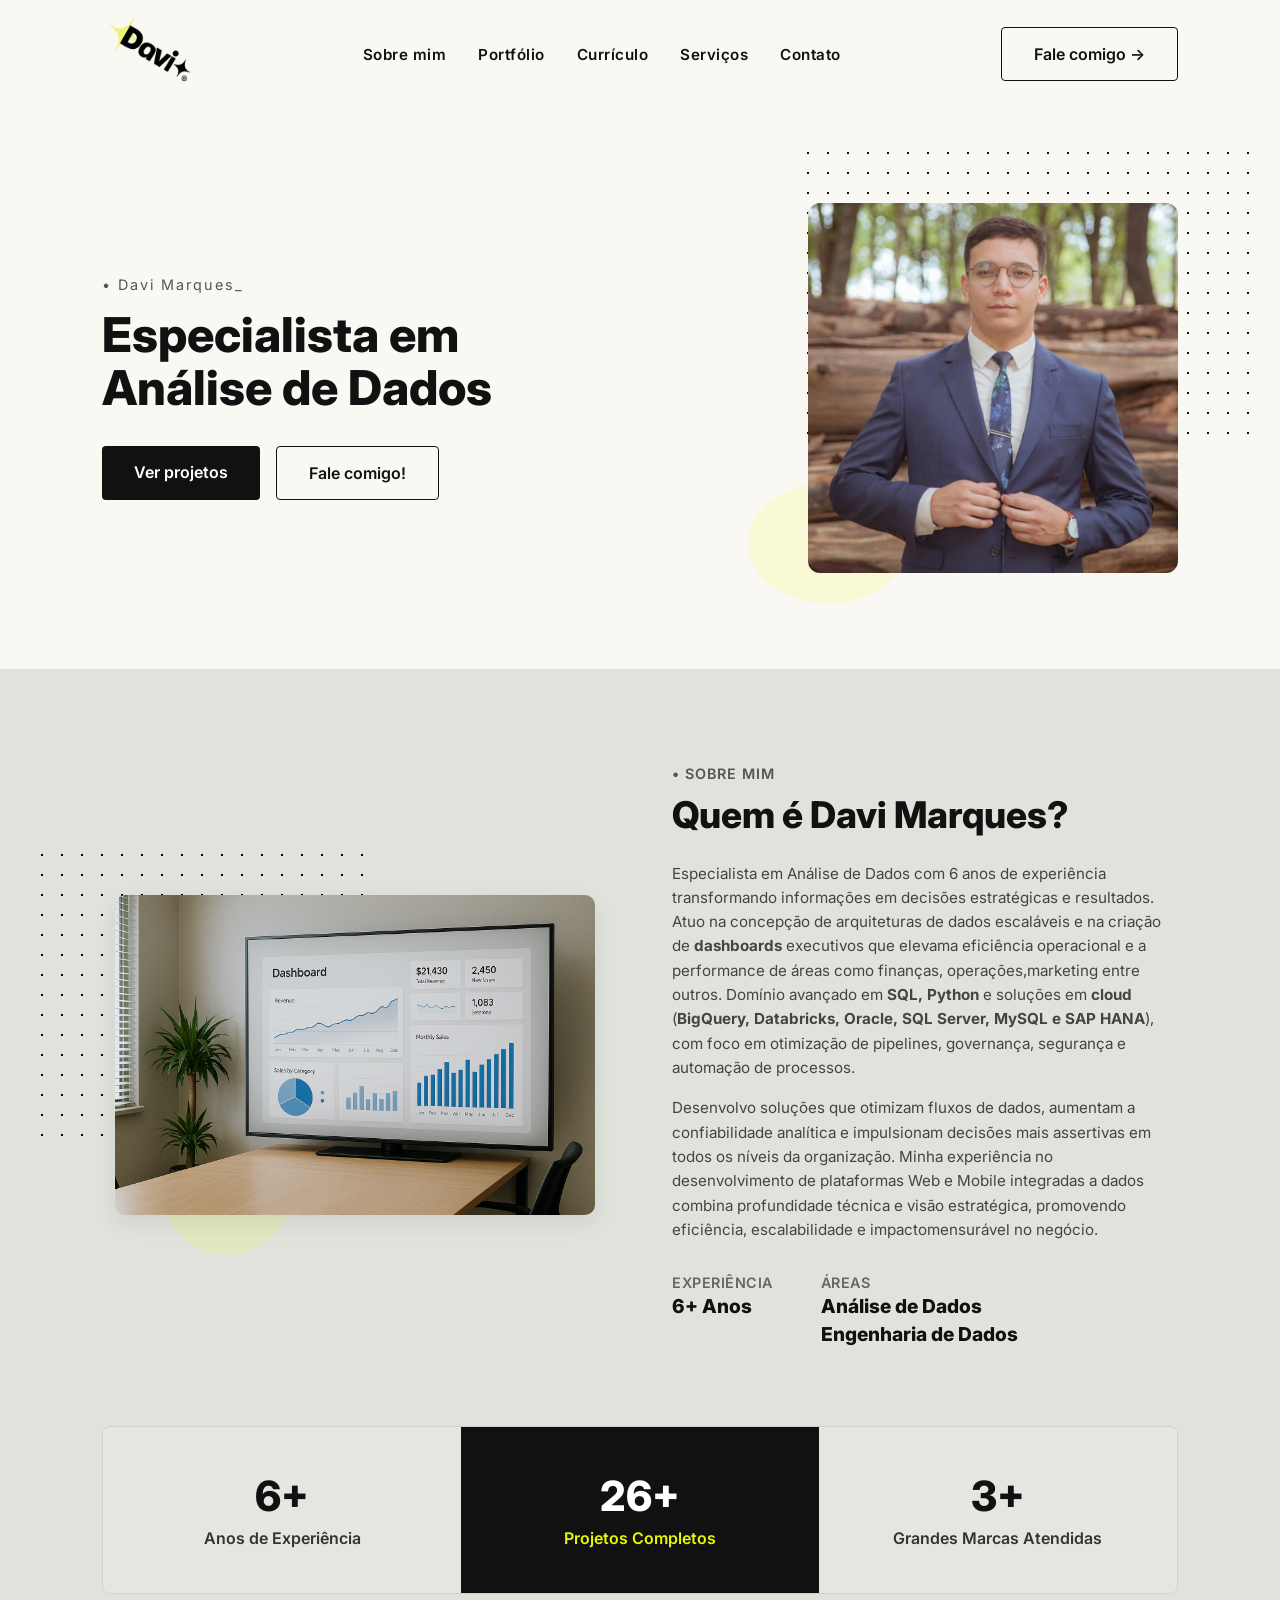
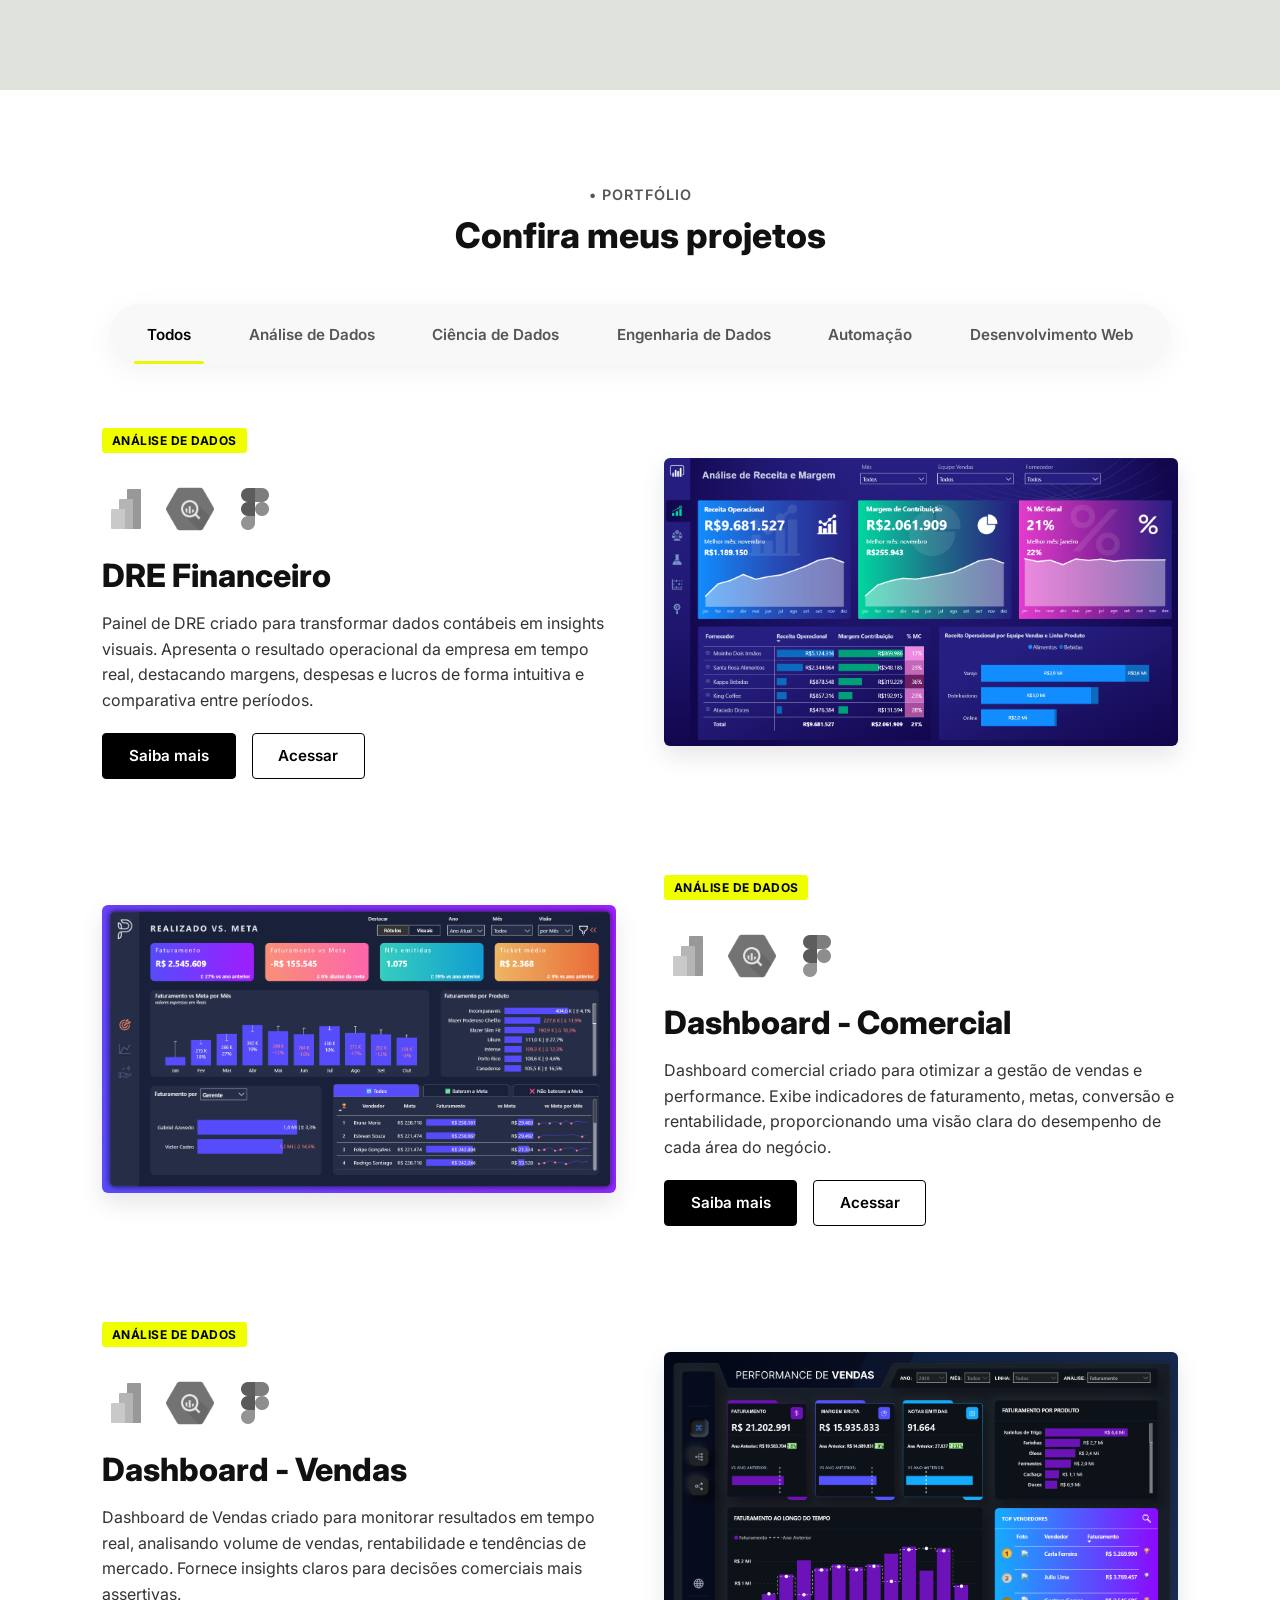
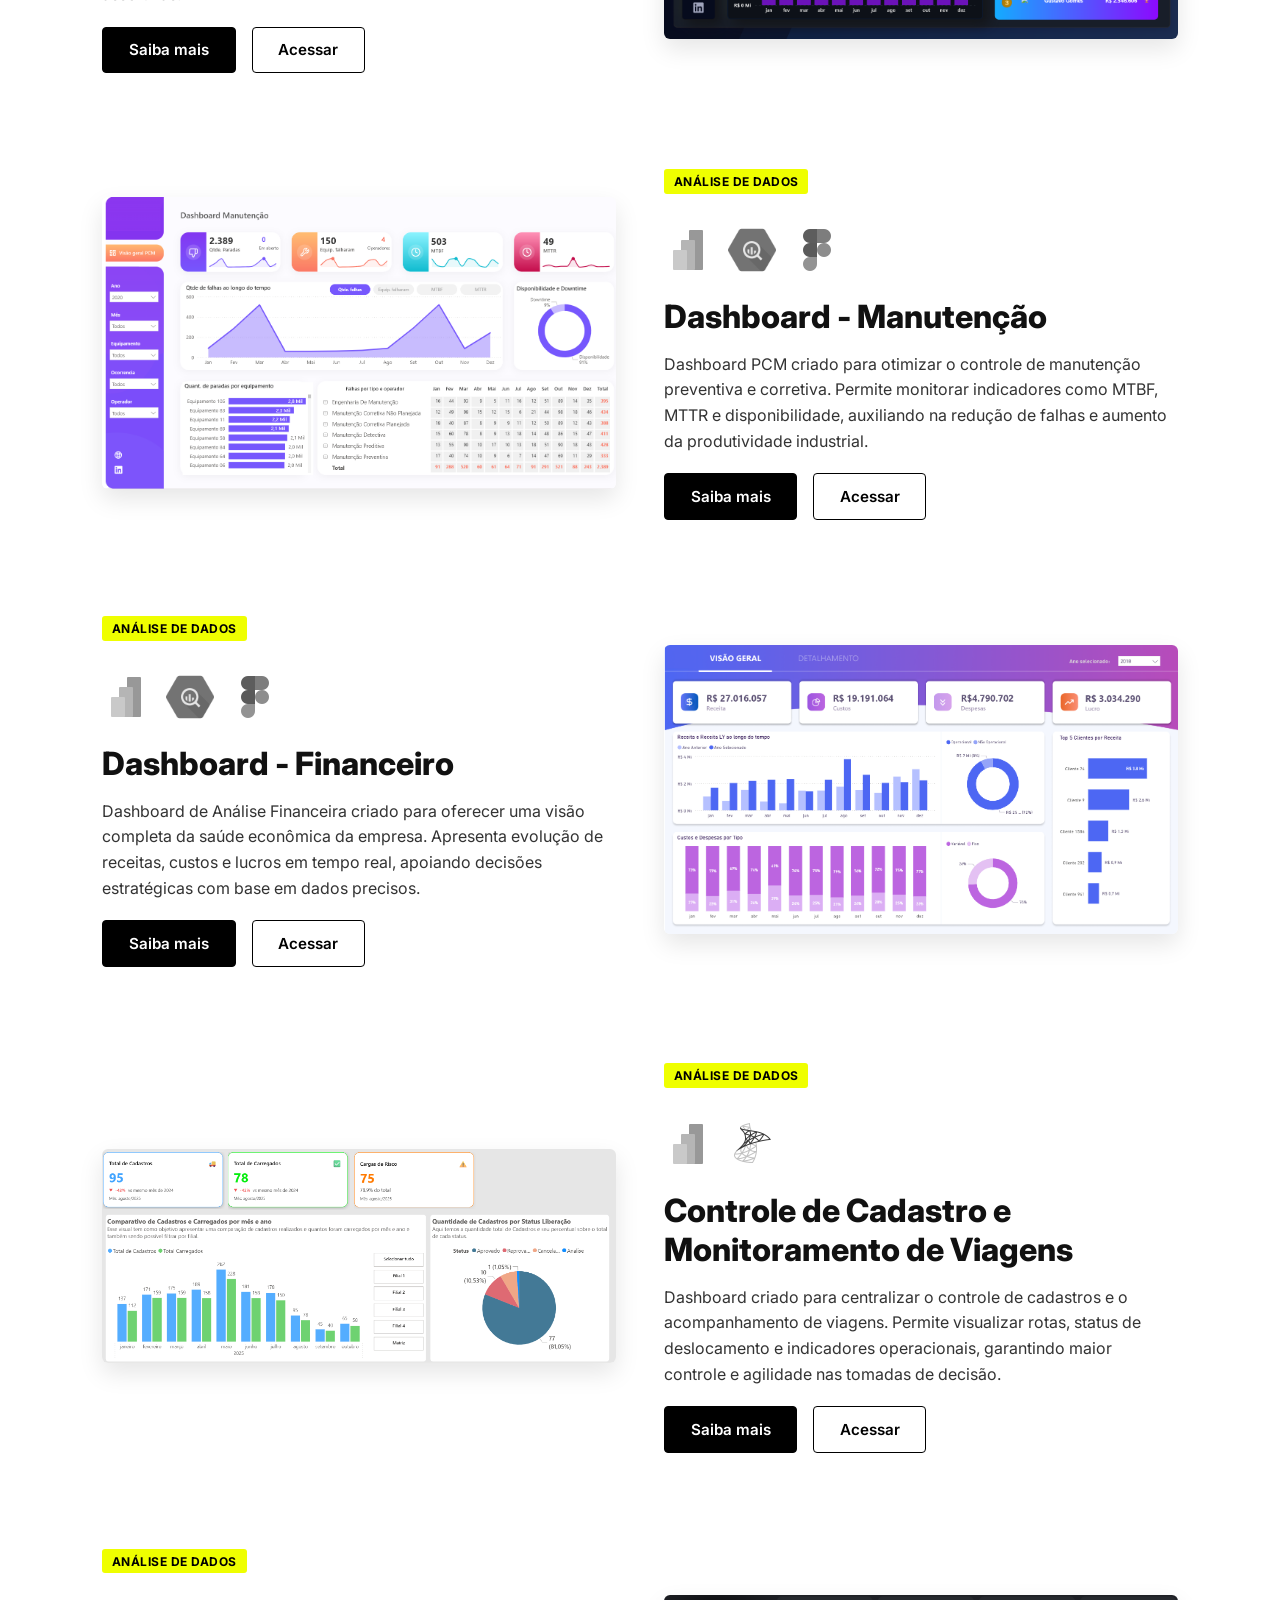
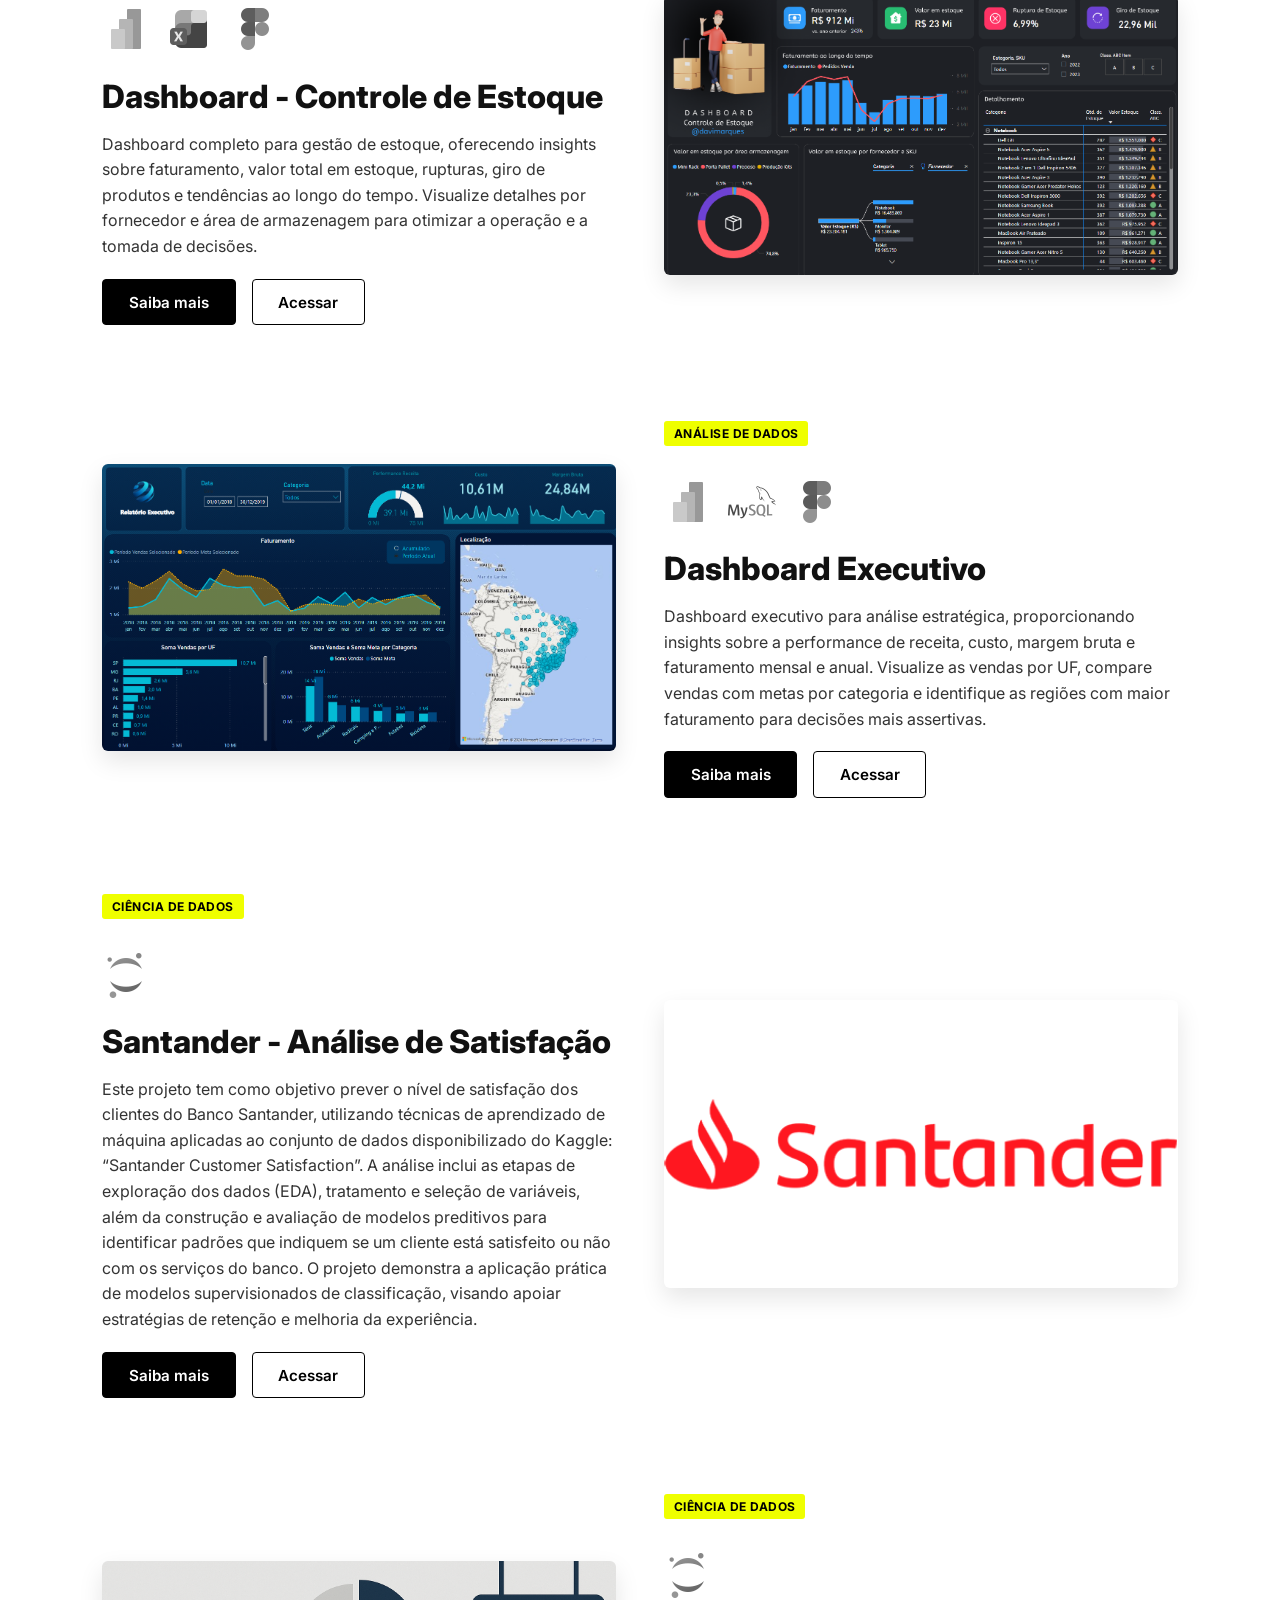
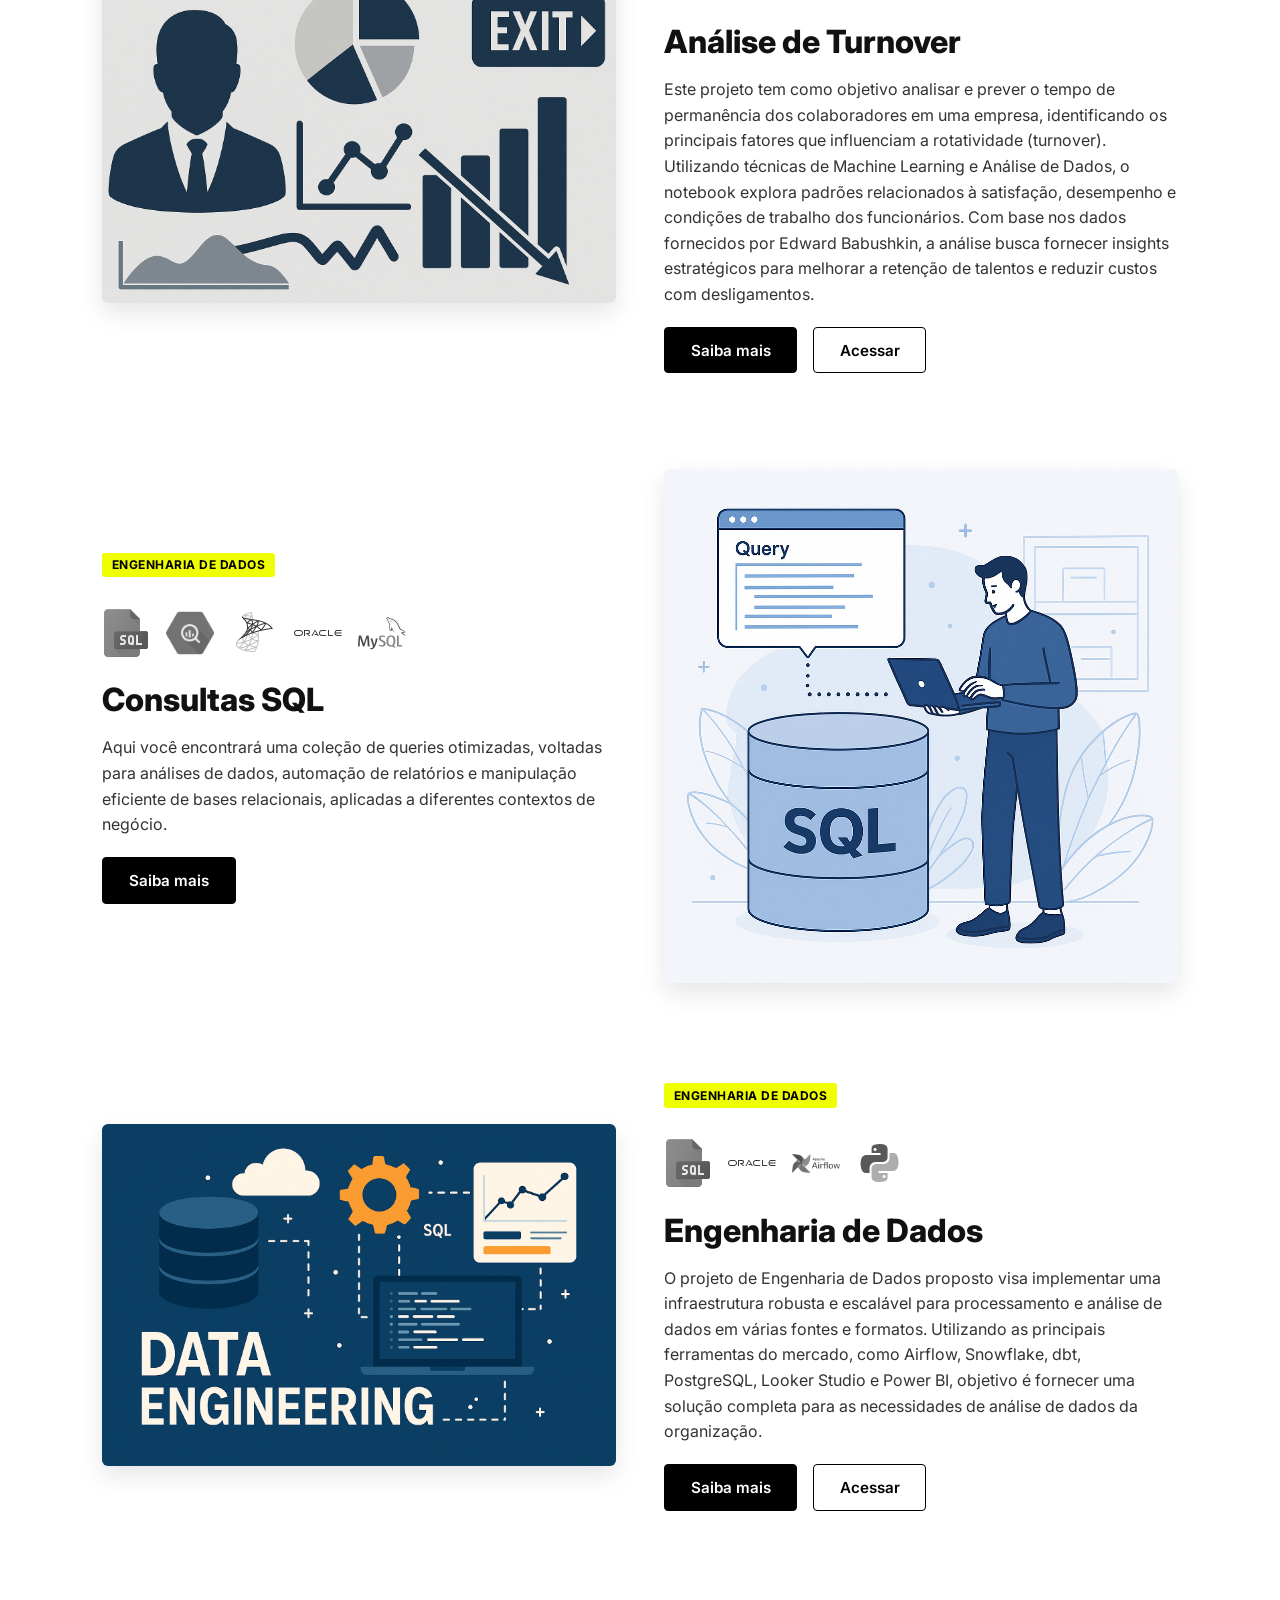
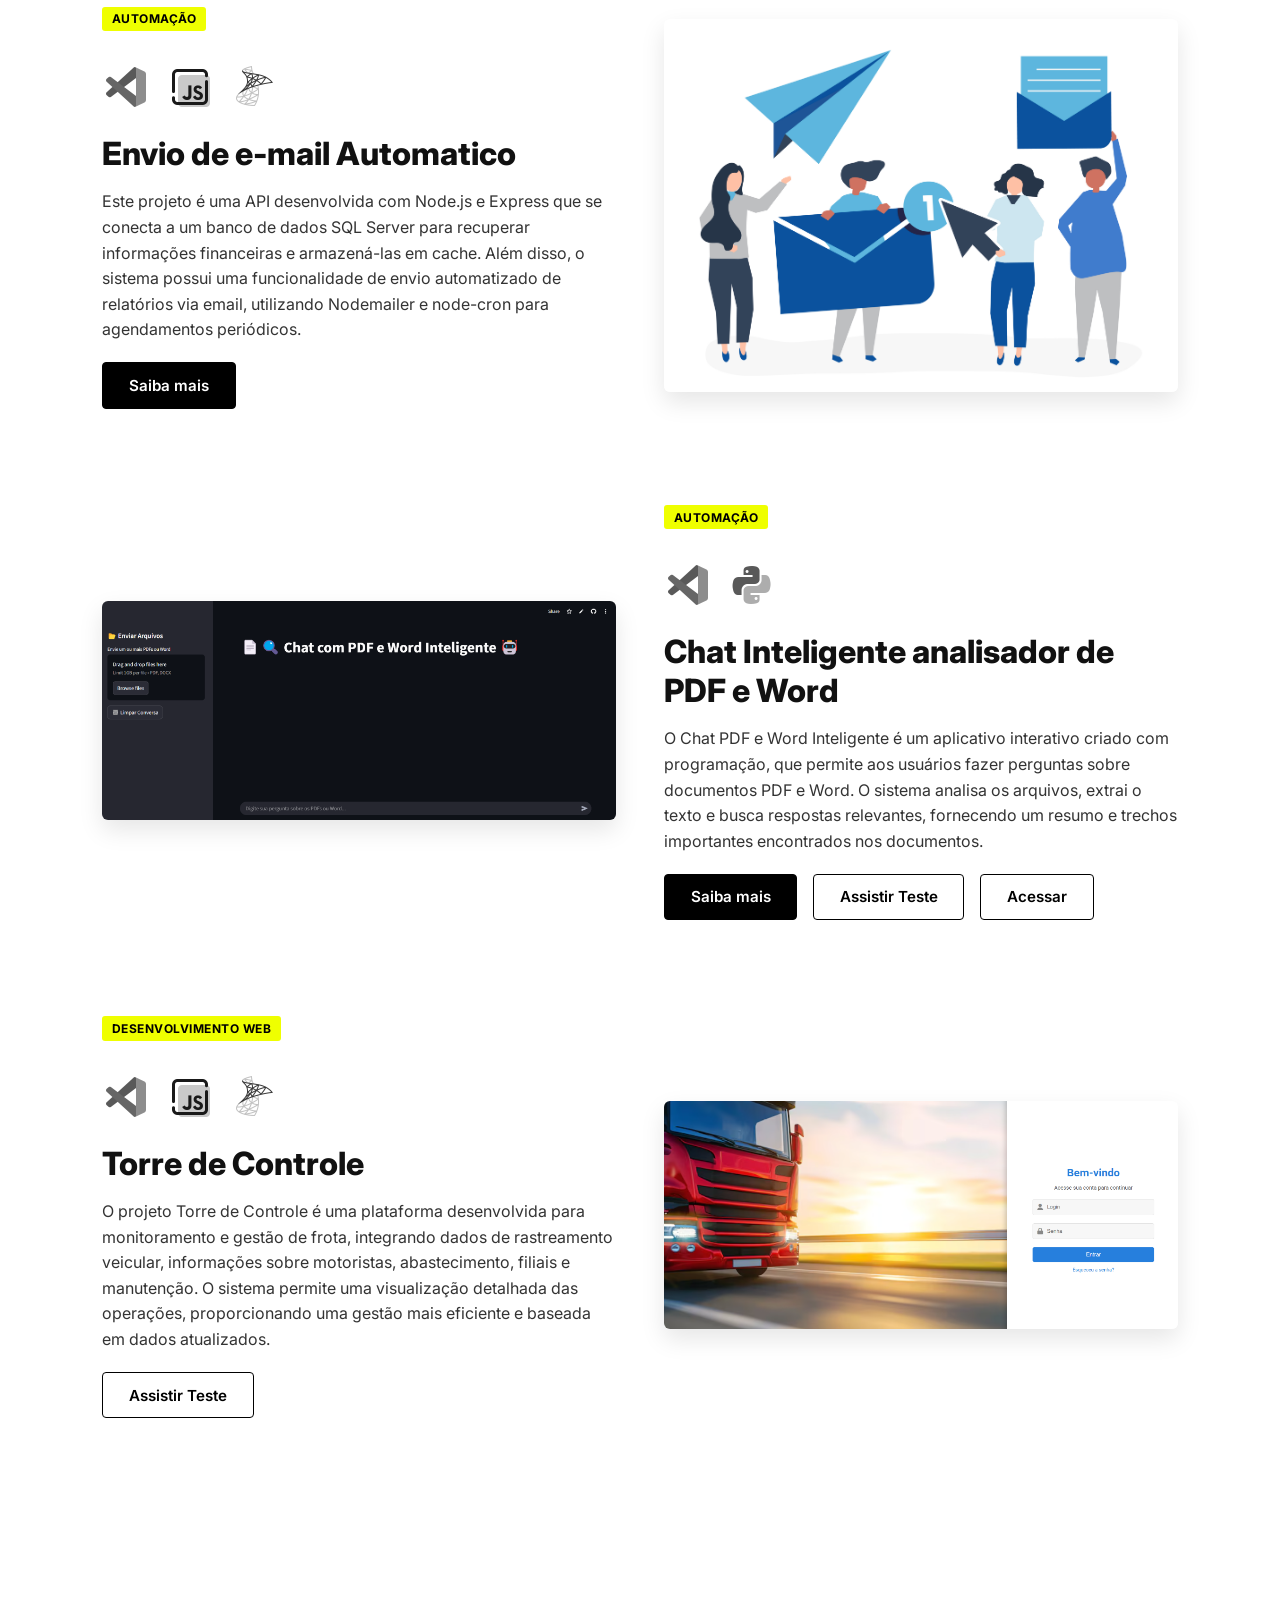
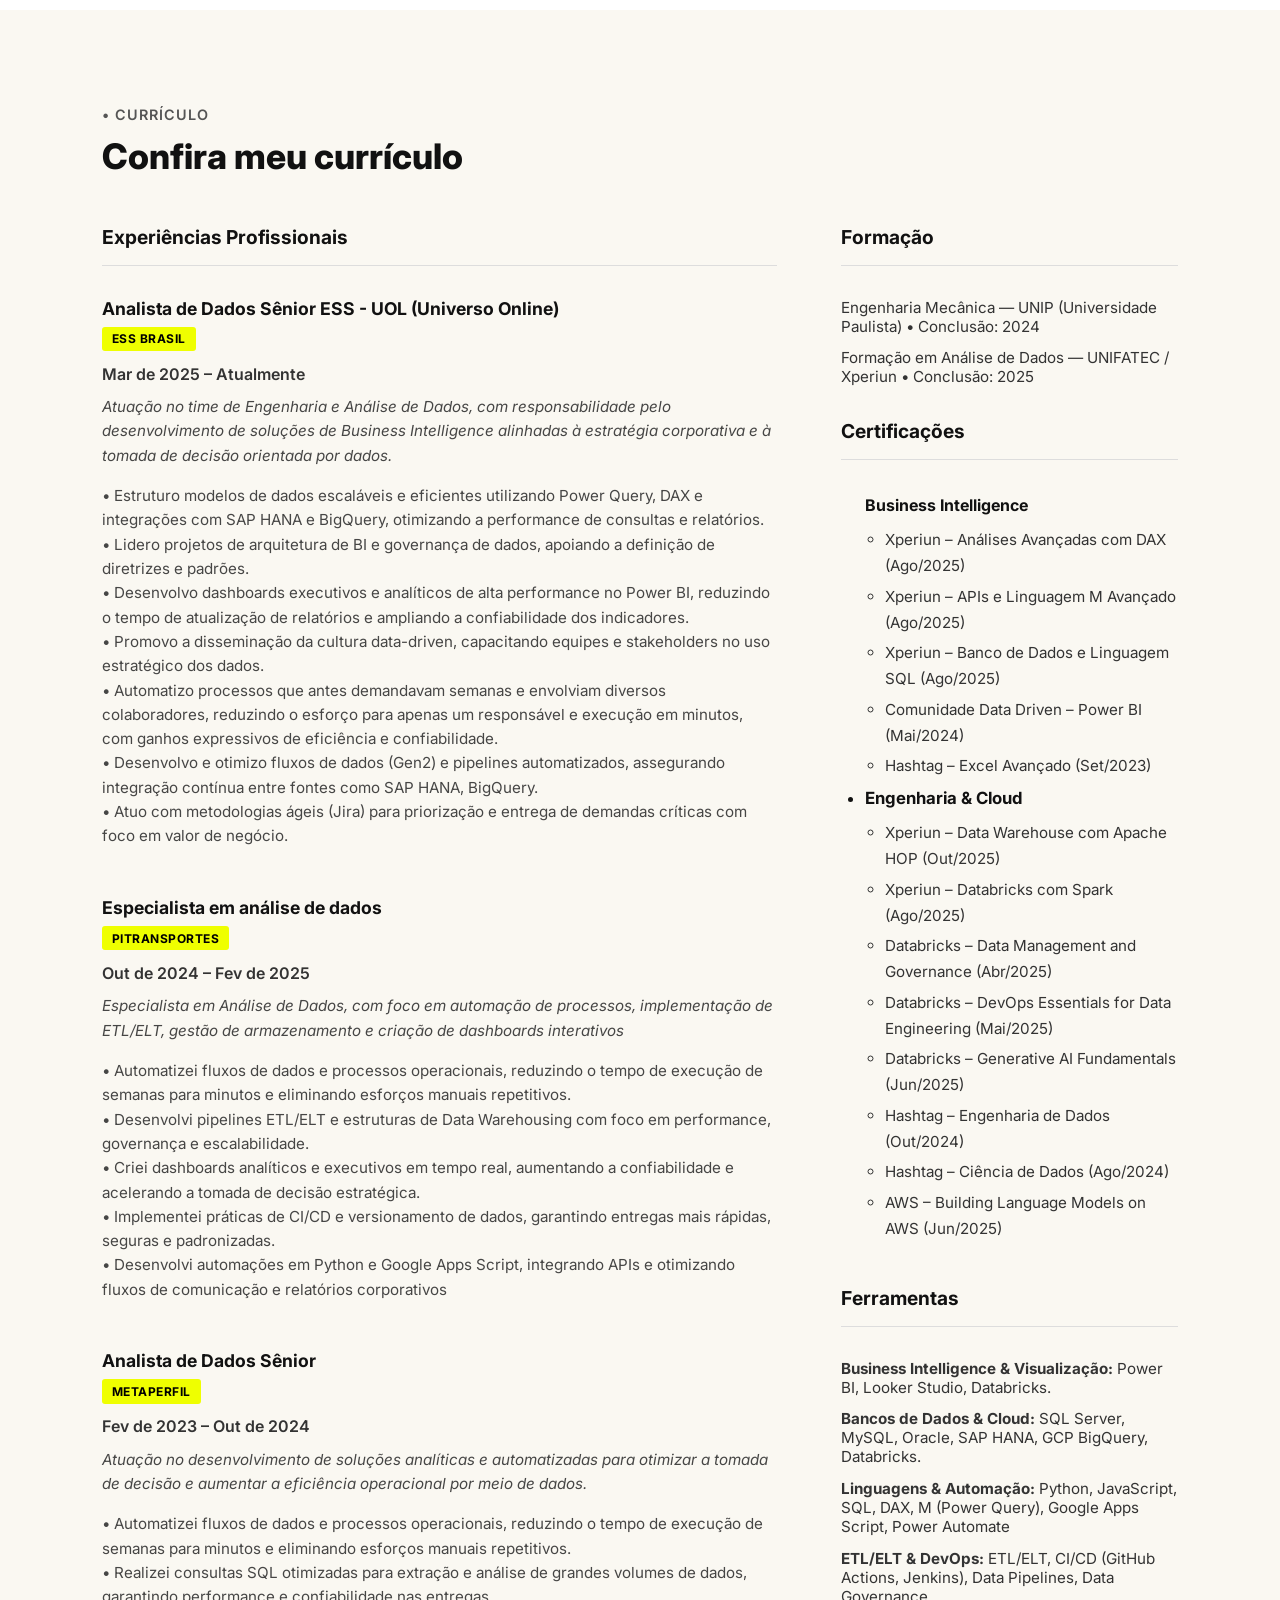
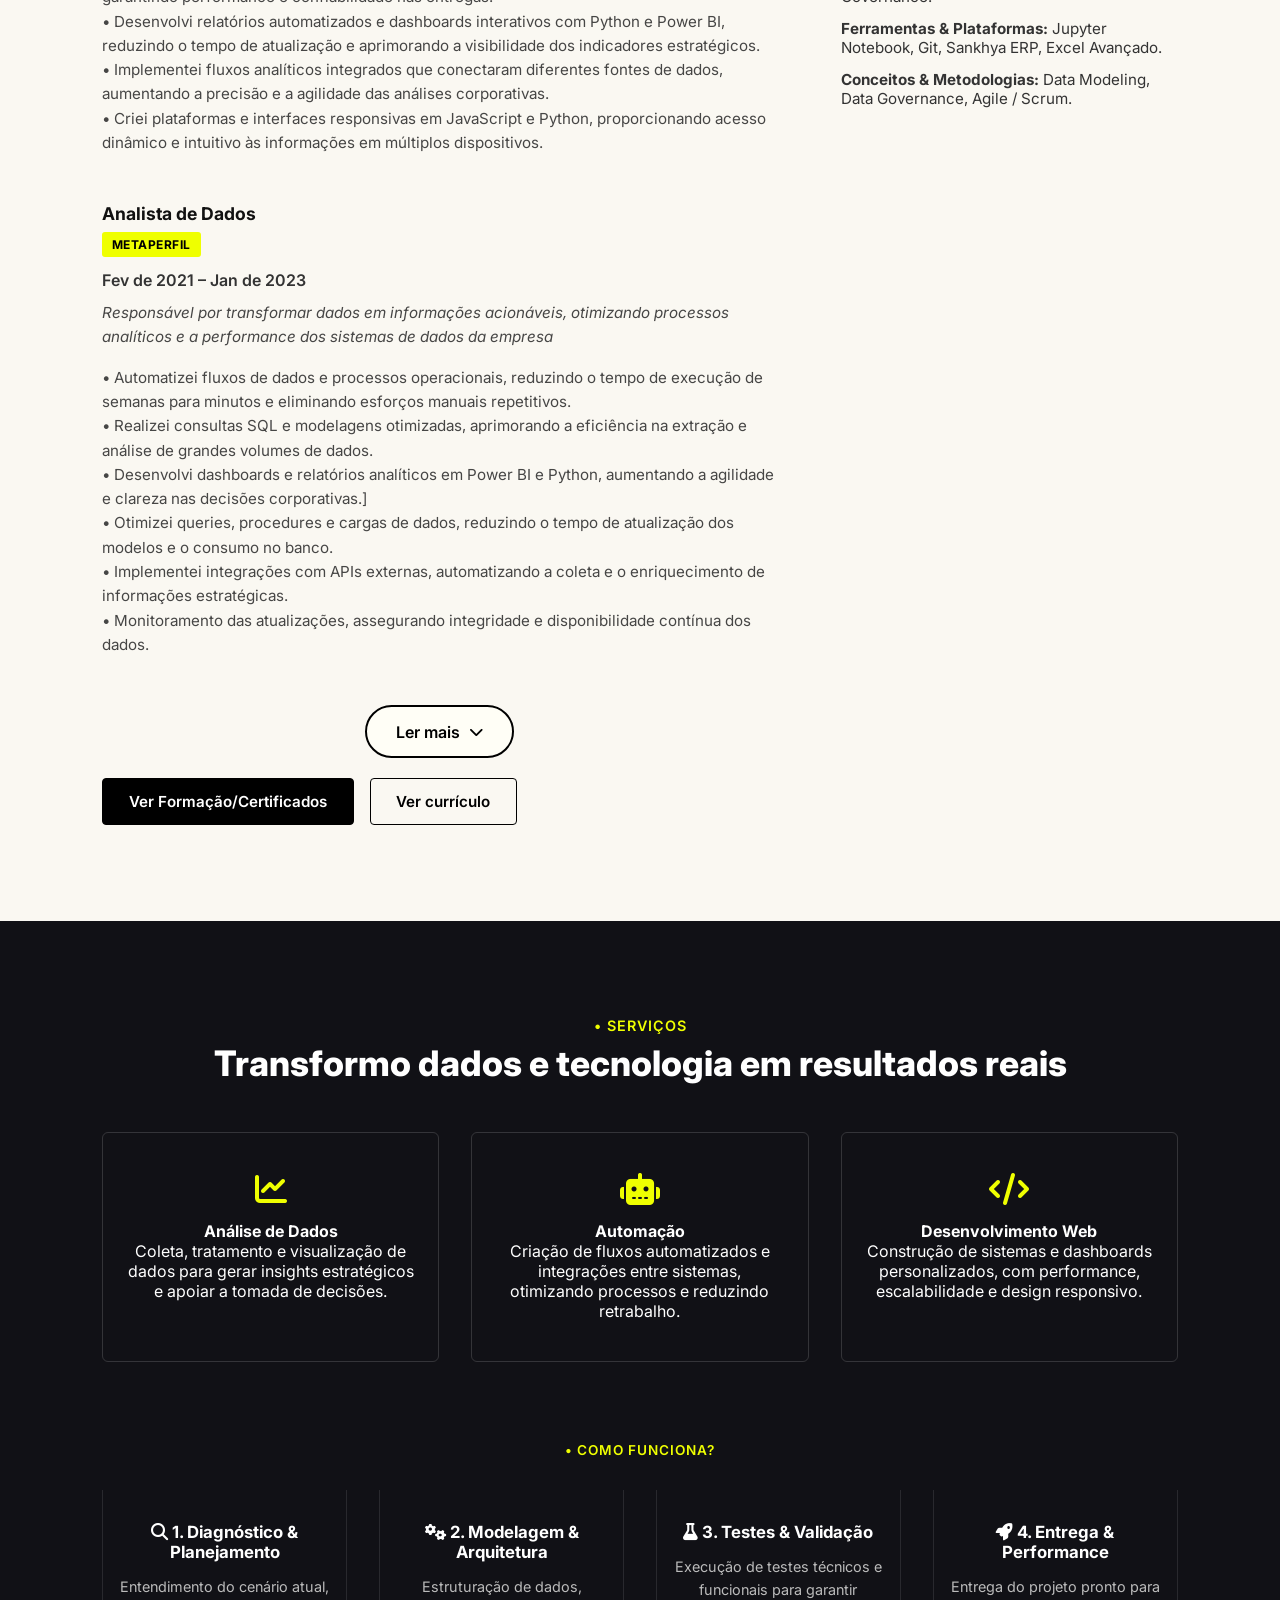
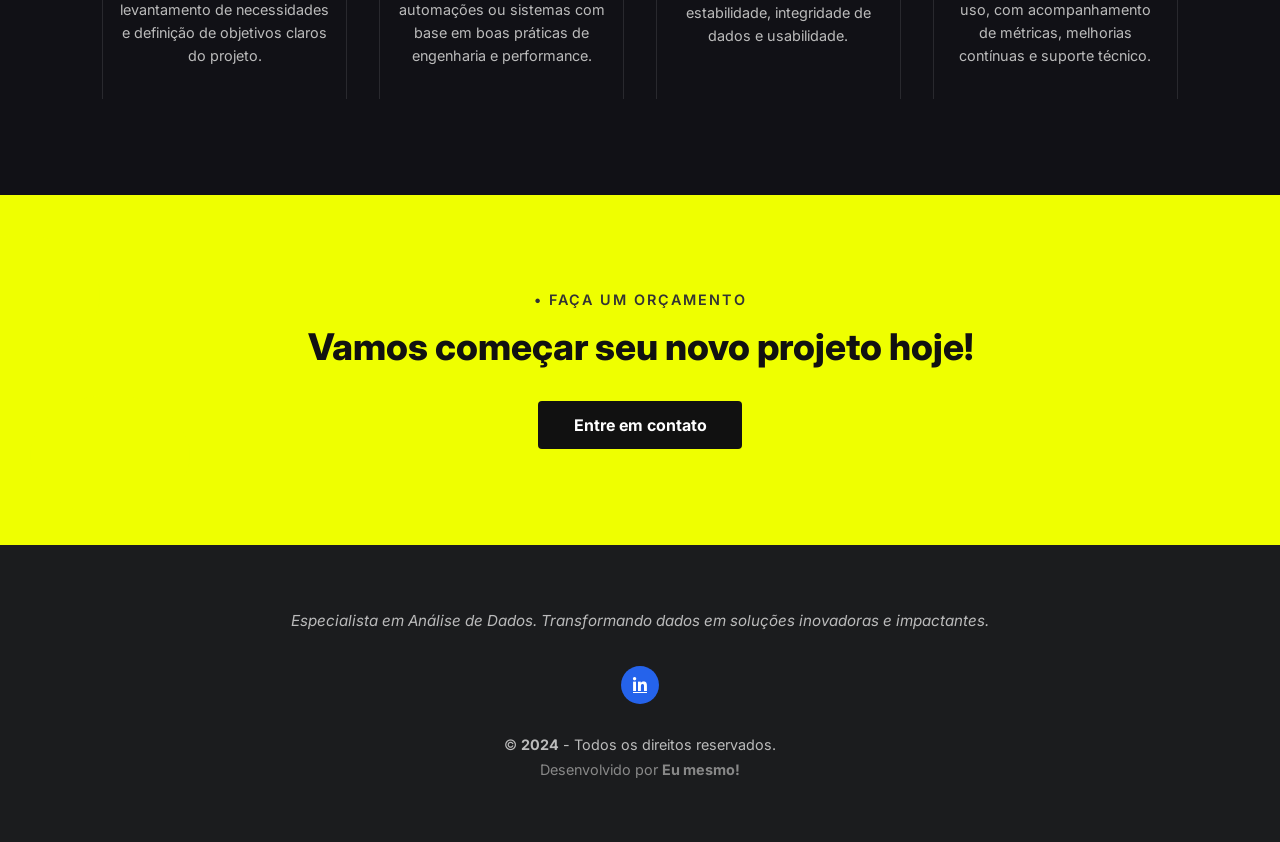
==== index.html @ 2ae851b8 "Ajustando o HTML" ====
<!DOCTYPE html>
<html lang="pt-BR">
<head>
  <meta charset="UTF-8">
  <meta name="viewport" content="width=device-width, initial-scale=1.0">
  <title>Davi Marques | Especialista em Análise de Dados</title>
  <link rel="stylesheet" href="style.css">

  <link href="/imgs/logo_davi.png" rel="icon">

    <link rel="stylesheet" href="https://cdnjs.cloudflare.com/ajax/libs/font-awesome/6.5.0/css/all.min.css"/>
    <link rel="stylesheet" href="https://cdn.jsdelivr.net/npm/bootstrap-icons@1.10.5/font/bootstrap-icons.css"/>

<meta name="description" content="Davi Marques é especialista em Análise de Dados e Desenvolvimento Web, criando soluções inovadoras com Python, Power BI e frameworks modernos.">

<!-- Palavras-chave do site -->
<meta name="keywords" content="Análise de Dados, Desenvolvimento Web, Power BI, Python, Dashboards Interativos, ETL, Data Science, Consultoria em Dados, Soluções Web, Tecnologia, Desenvolvimento de Aplicativos">

<!-- Autor do site -->
<meta name="author" content="Davi Marques">

<!-- Open Graph para Facebook -->
<meta property="og:title" content="Davi Marques - Especialista em Análise de Dados e Desenvolvimento Web">
<meta property="og:description" content="Transforme seus dados em soluções inovadoras com os serviços de análise de dados e desenvolvimento web de Davi Marques.">
<meta property="og:image" content="">
<meta property="og:url" content="">
</head>
<body>

<header class="navbar">
  <div class="logo">
    <img src="/imgs/logo_davi.png" alt="Logo">
  </div>

  <!-- Botão de menu mobile -->
  <div class="menu-toggle" id="menu-toggle">
    <span></span>
    <span></span>
    <span></span>
  </div>

  <!-- Navegação -->
  <nav id="nav-menu" class="nav-menu">
    <ul>
      <li><a href="#sobre">Sobre mim</a></li>
      <li><a href="#portfolio">Portfólio</a></li>
      <li><a href="#curriculo">Currículo</a></li>
      <li><a href="#servicos">Serviços</a></li>
      <li><a href="#contato">Contato</a></li>
    </ul>
    <a href="https://wa.me/5517996666062?text=Ol%C3%A1%2C%20eu%20vim%20pelo%20seu%20portf%C3%B3lio%2C%20pode%20me%20falar%20mais%20sobre%20seus%20servi%C3%A7os%3F" target="_blank" class="btn-contato-mobile">Fale comigo →</a>
  </nav>

  <!-- Botão desktop -->
  <a href="https://wa.me/5517996666062?text=Ol%C3%A1%2C%20eu%20vim%20pelo%20seu%20portf%C3%B3lio%2C%20pode%20me%20falar%20mais%20sobre%20seus%20servi%C3%A7os%3F" target="_blank" class="btn-branco desktop-only">Fale comigo →</a>
</header>

  <section class="hero">
    <div class="hero-text">
      <p class="nome">• Davi Marques_</p>
      <h1>Especialista em <span>Análise de Dados</span></h1>

      <div class="botoes">
        <a href="#portfolio" class="btn-preto">Ver projetos</a>
        <a href="https://wa.me/5517996666062?text=Ol%C3%A1%2C%20eu%20vim%20pelo%20seu%20portf%C3%B3lio%2C%20pode%20me%20falar%20mais%20sobre%20seus%20servi%C3%A7os%3F" target="_blank" class="btn-branco">Fale comigo!</a>
      </div>
    </div>

    <div class="hero-image">
      <div class="decor"></div>
      <div class="pattern"></div>
      <img src="/imgs/Minha_foto.jpg" alt="Foto de perfil">
    </div>
  </section>

  <!-- Seção 2  -->

  <section class="sobre" id="sobre">
  <div class="sobre-container">
    <div class="sobre-img">
      <div class="pattern"></div>
      <div class="decor"></div>
      <img src="/imgs/apresentacao.png" alt="Foto apresentando">
    </div>

    <div class="sobre-texto">
      <p class="titulo-secao">• SOBRE MIM</p>
      <h2>Quem é <span>Davi Marques</span>?</h2>

      <p class="descricao">
        Especialista em Análise de Dados com 6 anos de experiência transformando informações em decisões estratégicas
        e resultados. Atuo na concepção de arquiteturas de dados escaláveis e na criação de <b>dashboards</b> executivos que
        elevama eficiência operacional e a performance de áreas como finanças, operações,marketing entre outros.
        Domínio avançado em <b>SQL, Python</b> e soluções em <b>cloud</b> (<b>BigQuery, Databricks, Oracle, SQL Server, MySQL e
        SAP HANA</b>), com foco em otimização de pipelines, governança, segurança e automação de processos.
      </p>

      <p class="descricao">
        Desenvolvo soluções que otimizam fluxos de dados, aumentam a confiabilidade analítica e impulsionam decisões
        mais assertivas em todos os níveis da organização. Minha experiência no desenvolvimento de plataformas Web e
        Mobile integradas a dados combina profundidade técnica e visão estratégica, promovendo eficiência,
        escalabilidade e impactomensurável no negócio.
      </p>

      <div class="sobre-info">
        <div>
          <p class="label">EXPERIÊNCIA</p>
          <p class="valor">6+ Anos</p>
        </div>
        <div>
          <p class="label">ÁREAS</p>
          <p class="valor">Análise de Dados</p>
          <p class="valor">Engenharia de Dados</p>
        </div>
        <!-- <div>
          <p class="label">PREMIAÇÕES</p>
          <p class="valor">2</p>
        </div> -->
      </div>
    </div>
  </div>

  <div class="sobre-cards">
    <div class="card">
      <h3>6+</h3>
      <p>Anos de Experiência</p>
    </div>
    <div class="card destaque">
      <h3>26+</h3>
      <p>Projetos Completos</p>
    </div>
    <div class="card">
      <h3>3+</h3>
      <p>Grandes Marcas Atendidas</p>
    </div>
  </div>
</section>


<!-- Section 3 -->

<section class="portfolio" id="portfolio">
  <div class="container">
    <p class="titulo-secao">• PORTFÓLIO</p>
    <h2>Confira meus projetos</h2>

    <div class="barra-filtros">
        <ul class="filtro-menu">
            <li class="ativo" data-filtro="todos">Todos</li>
            <li data-filtro="analise">Análise de Dados</li>
            <li data-filtro="ciencia">Ciência de Dados</li>
            <li data-filtro="engenharia">Engenharia de Dados</li>
            <li data-filtro="automacao">Automação</li>
            <li data-filtro="web">Desenvolvimento Web</li>
            <div class="filtro-indicador"></div>
        </ul>
    </div>



    <!-- PROJETO 1 -->
    <div class="projeto">
      <div class="projeto-texto">
        <span class="tag tag-amarela">Análise de Dados</span>

        <div class="projeto-ferramentas">
            <span class="ferramenta" title="Power BI">
                <img src="/imgs/power_bi.png" alt="Power BI">
            </span>
            <span class="ferramenta" title="BigQuery">
                <img src="/imgs/BQ.png" alt="BigQuery">
            </span>
            <span class="ferramenta" title="Figma">
                <img src="/imgs/figma.png" alt="Figma">
            </span>
        </div>

        <h3>DRE Financeiro</h3>
        <p>
          Painel de DRE criado para transformar dados contábeis em insights visuais. Apresenta o resultado operacional da empresa em tempo real, destacando margens, despesas e lucros de forma intuitiva e comparativa entre períodos.
        </p>

        <div class="botoes-projeto">
            <a href="#" class="btn-saibamais">Saiba mais</a>
            <a href="https://app.powerbi.com/view?r=eyJrIjoiOTQ5Y2JkNzAtYjNjOC00ODMyLTk2NzYtYTg3NzVhMTQyMmFiIiwidCI6ImI5NGI1ZDk3LTQzNDgtNGE5MS05NmU0LThkMzc4NTMwYjYxOCJ9" target="_blank" class="btn-acessar">Acessar</a>
        </div>

      </div>

      <div class="projeto-img">
        <img src="/imgs/DRE_FINANCEIRO.png" alt="DRE Financeiro">
      </div>
    </div>

    <!-- PROJETO 2 -->
    <div class="projeto reverse">
      <div class="projeto-texto">
        <span class="tag tag-amarela">Análise de Dados</span>

        <div class="projeto-ferramentas">
            <span class="ferramenta" title="Power BI">
                <img src="/imgs/power_bi.png" alt="Power BI">
            </span>
            <span class="ferramenta" title="BigQuery">
                <img src="/imgs/BQ.png" alt="BigQuery">
            </span>
            <span class="ferramenta" title="Figma">
                <img src="/imgs/figma.png" alt="Figma">
            </span>
        </div>

        <h3>Dashboard - Comercial</h3>
        <p>
          Dashboard comercial criado para otimizar a gestão de vendas e performance. Exibe indicadores de faturamento, metas, conversão e rentabilidade, proporcionando uma visão clara do desempenho de cada área do negócio.
        </p>

        <div class="botoes-projeto">
            <a href="#" class="btn-saibamais">Saiba mais</a>
            <a href="https://app.powerbi.com/view?r=eyJrIjoiOTExY2I1YjMtYTlmNC00NWE4LTg3MjctNGVhYmI1NWIwNTkyIiwidCI6ImI5NGI1ZDk3LTQzNDgtNGE5MS05NmU0LThkMzc4NTMwYjYxOCJ9" target="_blank" class="btn-acessar">Acessar</a>
        </div>
      </div>

      <div class="projeto-img">
        <img src="/imgs/Dashboard_comercial.png" alt="Comercial">
      </div>
    </div>

    <!-- PROJETO 3 -->
    <div class="projeto">
      <div class="projeto-texto">
        <span class="tag tag-amarela">Análise de Dados</span>

        <div class="projeto-ferramentas">
            <span class="ferramenta" title="Power BI">
                <img src="/imgs/power_bi.png" alt="Power BI">
            </span>
            <span class="ferramenta" title="BigQuery">
                <img src="/imgs/BQ.png" alt="BigQuery">
            </span>
            <span class="ferramenta" title="Figma">
                <img src="/imgs/figma.png" alt="Figma">
            </span>
        </div>

        <h3>Dashboard - Vendas</h3>
        <p>
          Dashboard de Vendas criado para monitorar resultados em tempo real, analisando volume de vendas, rentabilidade e tendências de mercado. Fornece insights claros para decisões comerciais mais assertivas.
        </p>

        <div class="botoes-projeto">
            <a href="#" class="btn-saibamais">Saiba mais</a>
            <a href="https://app.powerbi.com/view?r=eyJrIjoiZDRhNWMwOTctMWYzNS00NTU5LWEzMDUtOWQ4NzNmMDA3Y2QxIiwidCI6ImI5NGI1ZDk3LTQzNDgtNGE5MS05NmU0LThkMzc4NTMwYjYxOCJ9" target="_blank" class="btn-acessar">Acessar</a>
        </div>
      </div>

      <div class="projeto-img">
        <img src="/imgs/Dashboard_vendas.png" alt="Dashboard de Vendas">
      </div>
    </div>

    <!-- PROJETO 4 -->
    <div class="projeto reverse">
      <div class="projeto-texto">
        <span class="tag tag-amarela">Análise de Dados</span>

        <div class="projeto-ferramentas">
            <span class="ferramenta" title="Power BI">
                <img src="/imgs/power_bi.png" alt="Power BI">
            </span>
            <span class="ferramenta" title="BigQuery">
                <img src="/imgs/BQ.png" alt="BigQuery">
            </span>
            <span class="ferramenta" title="Figma">
                <img src="/imgs/figma.png" alt="Figma">
            </span>
        </div>

        <h3>Dashboard - Manutenção</h3>
        <p>
          Dashboard PCM criado para otimizar o controle de manutenção preventiva e corretiva. Permite monitorar indicadores como MTBF, MTTR e disponibilidade, auxiliando na redução de falhas e aumento da produtividade industrial.
        </p>

        <div class="botoes-projeto">
            <a href="#" class="btn-saibamais">Saiba mais</a>
            <a href="https://app.powerbi.com/view?r=eyJrIjoiMDI5ZWMwMmUtYzE3My00NTU1LThjOGQtN2FjYTY5NWE5ODViIiwidCI6ImI5NGI1ZDk3LTQzNDgtNGE5MS05NmU0LThkMzc4NTMwYjYxOCJ9" target="_blank" class="btn-acessar">Acessar</a>
        </div>
      </div>

      <div class="projeto-img">
        <img src="/imgs/Dashboard_manutencao.png" alt="Manutenção">
      </div>
    </div>

    <!-- PROJETO 5 -->
    <div class="projeto">
      <div class="projeto-texto">
        <span class="tag tag-amarela">Análise de Dados</span>

        <div class="projeto-ferramentas">
            <span class="ferramenta" title="Power BI">
                <img src="/imgs/power_bi.png" alt="Power BI">
            </span>
            <span class="ferramenta" title="BigQuery">
                <img src="/imgs/BQ.png" alt="BigQuery">
            </span>
            <span class="ferramenta" title="Figma">
                <img src="/imgs/figma.png" alt="Figma">
            </span>
        </div>

        <h3>Dashboard - Financeiro</h3>
        <p>
          Dashboard de Análise Financeira criado para oferecer uma visão completa da saúde econômica da empresa. Apresenta evolução de receitas, custos e lucros em tempo real, apoiando decisões estratégicas com base em dados precisos.
        </p>

        <div class="botoes-projeto">
            <a href="#" class="btn-saibamais">Saiba mais</a>
            <a href="https://app.powerbi.com/view?r=eyJrIjoiZGQ0MzgwODUtNmUyNC00Mjg3LWFmYjAtMDQ2ZGNjOWU4NzNkIiwidCI6ImI5NGI1ZDk3LTQzNDgtNGE5MS05NmU0LThkMzc4NTMwYjYxOCJ9" target="_blank" class="btn-acessar">Acessar</a>
        </div>
      </div>

      <div class="projeto-img">
        <img src="/imgs/Dashboard_financeiro.png" alt="Dashboard Financeiro">
      </div>
    </div>

    <!-- PROJETO 6 -->
    <div class="projeto reverse">
      <div class="projeto-texto">
        <span class="tag tag-amarela">Análise de Dados</span>

        <div class="projeto-ferramentas">
            <span class="ferramenta" title="Power BI">
                <img src="/imgs/power_bi.png" alt="Power BI">
            </span>
            <span class="ferramenta" title="SQL Server">
                <img src="/imgs/SQL_SERVER.png" alt="SQL Server">
            </span>
        </div>

        <h3>Controle de Cadastro e Monitoramento de Viagens</h3>
        <p>
          Dashboard criado para centralizar o controle de cadastros e o acompanhamento de viagens. Permite visualizar rotas, status de deslocamento e indicadores operacionais, garantindo maior controle e agilidade nas tomadas de decisão.
        </p>

        <div class="botoes-projeto">
            <a href="#" class="btn-saibamais">Saiba mais</a>
            <a href="https://app.powerbi.com/view?r=eyJrIjoiZWQ2ZDMzNDgtY2YyMC00MTZmLWJmY2ItNWUyZjVjOGRjOWIzIiwidCI6ImI5NGI1ZDk3LTQzNDgtNGE5MS05NmU0LThkMzc4NTMwYjYxOCJ9" target="_blank" class="btn-acessar">Acessar</a>
        </div>
      </div>

      <div class="projeto-img">
        <img src="/imgs/Dashboard_cadastro.png" alt="Controle de Cadastro e Monitoramento de Viagens">
      </div>
    </div>

    <!-- PROJETO 7 -->
    <div class="projeto">
      <div class="projeto-texto">
        <span class="tag tag-amarela">Análise de Dados</span>

        <div class="projeto-ferramentas">
            <span class="ferramenta" title="Power BI">
                <img src="/imgs/power_bi.png" alt="Power BI">
            </span>
            <span class="ferramenta" title="Excel">
                <img src="/icones/excel.png" alt="Excel">
            </span>
            <span class="ferramenta" title="Figma">
                <img src="/imgs/figma.png" alt="Figma">
            </span>
        </div>

        <h3>Dashboard - Controle de Estoque</h3>
        <p>
            Dashboard completo para gestão de estoque, oferecendo insights sobre faturamento, valor total em estoque, rupturas, giro de produtos e tendências ao longo do tempo. Visualize detalhes por fornecedor e área de armazenagem para otimizar a operação e a tomada de decisões.        
        </p>
        <div class="botoes-projeto">
            <a href="#" class="btn-saibamais">Saiba mais</a>
            <a href="https://app.powerbi.com/view?r=eyJrIjoiMjI3MTk5MGYtMmJiNi00NjFlLWIxNjEtNDBkMGZlOTZiODNlIiwidCI6ImI5NGI1ZDk3LTQzNDgtNGE5MS05NmU0LThkMzc4NTMwYjYxOCJ9" target="_blank" class="btn-acessar">Acessar</a>
        </div>
      </div>

      <div class="projeto-img">
        <img src="/imgs/dash_estoque.png" alt="Dashboard - Controle de Estoque">
      </div>
    </div>

    <!-- PROJETO 8 -->
    <div class="projeto reverse">
      <div class="projeto-texto">
        <span class="tag tag-amarela">Análise de Dados</span>

        <div class="projeto-ferramentas">
            <span class="ferramenta" title="Power BI">
                <img src="/imgs/power_bi.png" alt="Power BI">
            </span>
            <span class="ferramenta" title="MySQL">
                <img src="/imgs/MY_SQL.png" alt="MySQL">
            </span>
            <span class="ferramenta" title="Figma">
                <img src="/imgs/figma.png" alt="Figma">
            </span>
        </div>

        <h3>Dashboard Executivo</h3>
        <p>
            Dashboard executivo para análise estratégica, proporcionando insights sobre a performance de receita, custo, margem bruta e faturamento mensal e anual. Visualize as vendas por UF, compare vendas com metas por categoria e identifique as regiões com maior faturamento para decisões mais assertivas.
        </p>

        <div class="botoes-projeto">
            <a href="#" class="btn-saibamais">Saiba mais</a>
            <a href="https://app.powerbi.com/view?r=eyJrIjoiODFjMjc2NWEtZjM5Zi00MmJlLWFkMzYtOWRjOTZlOWY4YWQ4IiwidCI6IjlhMGM3NmM4LTUyNDYtNDM1Yi05OGRmLTUxMGU0Y2RhYWEzZCJ9" target="_blank" class="btn-acessar">Acessar</a>
        </div>
      </div>

      <div class="projeto-img">
        <img src="/imgs/dash_executivo.png" alt="Dashboard Executivo">
      </div>
    </div>

    <!-- PROJETO 9 -->
    <div class="projeto">
      <div class="projeto-texto">
        <span class="tag tag-amarela">Ciência de Dados</span>

        <div class="projeto-ferramentas">
            <span class="ferramenta" title="Jupyter Notebook">
                <img src="/icones/jupiter-notebook.png" alt="Jupyter Notebook">
            </span>
        </div>

        <h3>Santander - Análise de Satisfação</h3>
        <p>
          Este projeto tem como objetivo prever o nível de satisfação dos clientes do Banco Santander, utilizando técnicas de aprendizado de máquina aplicadas ao conjunto de dados disponibilizado do Kaggle: “Santander Customer Satisfaction”.

          A análise inclui as etapas de exploração dos dados (EDA), tratamento e seleção de variáveis, além da construção e avaliação de modelos preditivos para identificar padrões que indiquem se um cliente está satisfeito ou não com os serviços do banco.

          O projeto demonstra a aplicação prática de modelos supervisionados de classificação, visando apoiar estratégias de retenção e melhoria da experiência.        </p>
        <div class="botoes-projeto">
            <a href="https://github.com/DaviMark/santander-satisfaction" target="_blank" class="btn-saibamais">Saiba mais</a>
            <a href="https://nbviewer.org/url/raw.githubusercontent.com/DaviMark/santander-satisfaction/main/SantanderCustomerSatisfaction.ipynb" target="_blank" class="btn-acessar">Acessar</a>
        </div>
      </div>

      <div class="projeto-img">
        <img src="/icones/santander.png" alt="Santander - Análise de Satisfação">
      </div>
    </div>

    <!-- PROJETO 10 -->
    <div class="projeto reverse">
      <div class="projeto-texto">
        <span class="tag tag-amarela">Ciência de Dados</span>

        <div class="projeto-ferramentas">
            <span class="ferramenta" title="Jupyter Notebook">
                <img src="/icones/jupiter-notebook.png" alt="Jupyter Notebook">
            </span>
        </div>

        <h3>Análise de Turnover</h3>
        <p>
          Este projeto tem como objetivo analisar e prever o tempo de permanência dos colaboradores em uma empresa, identificando os principais fatores que influenciam a rotatividade (turnover).
          Utilizando técnicas de Machine Learning e Análise de Dados, o notebook explora padrões relacionados à satisfação, desempenho e condições de trabalho dos funcionários.
          Com base nos dados fornecidos por Edward Babushkin, a análise busca fornecer insights estratégicos para melhorar a retenção de talentos e reduzir custos com desligamentos.        </p>
        <div class="botoes-projeto">
            <a href="https://github.com/DaviMark/turnover" target="_blank" class="btn-saibamais">Saiba mais</a>
            <a href="https://nbviewer.org/url/raw.githubusercontent.com/DaviMark/turnover/main/EmployeeTurnover-KaplanMeier-CoxPHFitter.ipynb" target="_blank" class="btn-acessar">Acessar</a>
        </div>
      </div>

      <div class="projeto-img">
        <img src="/imgs/turnover.png" alt="Análise de Turnover">
      </div>
    </div>

    <!-- PROJETO 11 -->
    <div class="projeto">
      <div class="projeto-texto">
        <span class="tag tag-amarela">Engenharia de Dados</span>

        <div class="projeto-ferramentas">
            <span class="ferramenta" title="SQL">
                <img src="/icones/sql.png" alt="SQL">
            </span>
            <span class="ferramenta" title="BigQuery">
                <img src="/imgs/BQ.png" alt="BigQuery">
            </span>
            <span class="ferramenta" title="SQL Server">
                <img src="/imgs/SQL_SERVER.png" alt="SQL Server">
            </span>
            <span class="ferramenta" title="Oracle Database">
                <img src="/icones/oracle.png" alt="Oracle Database">
            </span>
            <span class="ferramenta" title="MySQL">
                <img src="/imgs/MY_SQL.png" alt="MySQL">
            </span>
        </div>

        <h3>Consultas SQL</h3>
        <p>
          Aqui você encontrará uma coleção de queries otimizadas, voltadas para análises de dados, automação de relatórios e manipulação eficiente de bases relacionais, aplicadas a diferentes contextos de negócio.        </p>
        <div class="botoes-projeto">
            <a href="https://github.com/DaviMark/Consultas_SQL" target="_blank" class="btn-saibamais">Saiba mais</a>
        </div>
      </div>

      <div class="projeto-img">
        <img src="/imgs/query-sql.png" alt="Consultas SQL">
      </div>
    </div>

    <!-- PROJETO 12 -->
    <div class="projeto reverse">
      <div class="projeto-texto">
        <span class="tag tag-amarela">Engenharia de Dados</span>

        <div class="projeto-ferramentas">
            <span class="ferramenta" title="SQL">
                <img src="/icones/sql.png" alt="SQL">
            </span>
            <span class="ferramenta" title="Oracle Database">
                <img src="/icones/oracle.png" alt="Oracle Database">
            </span>
            <span class="ferramenta" title="Airflow">
                <img src="/icones/airflow.png" alt="Airflow">
            </span>
            <span class="ferramenta" title="Python">
                <img src="/icones/python.png" alt="Python">
            </span>
        </div>

        <h3>Engenharia de Dados</h3>
        <p>
          O projeto de Engenharia de Dados proposto visa implementar uma infraestrutura robusta e escalável para processamento e análise de dados em várias fontes e formatos. Utilizando as principais ferramentas do mercado, como Airflow, Snowflake, dbt, PostgreSQL, Looker Studio e Power BI, objetivo é fornecer uma solução completa para as necessidades de análise de dados da organização.        </p>
        <div class="botoes-projeto">
            <a href="https://github.com/DaviMark/Engenharia-de-Dados" target="_blank" class="btn-saibamais">Saiba mais</a>
            <a href="https://github.com/DaviMark/Engenharia-de-Dados/blob/main/drive_motors/README.md" target="_blank" class="btn-acessar">Acessar</a>
        </div>
      </div>

      <div class="projeto-img">
        <img src="/imgs/engenharia-dados.png" alt="Engenharia de Dados">
      </div>
    </div>

    

    <!-- PROJETO 9 -->
    <div class="projeto">
      <div class="projeto-texto">
        <span class="tag tag-amarela">Automação</span>

        <div class="projeto-ferramentas">
            <span class="ferramenta" title="VSCode">
                <img src="/imgs/vscode.png" alt="VSCode">
            </span>
            <span class="ferramenta" title="JavaScript">
                <img src="/icones/javascript.png" alt="JavaScript">
            </span>
            <span class="ferramenta" title="SQL Server">
                <img src="/imgs/SQL_SERVER.png" alt="SQL Server">
            </span>
        </div>

        <h3>Envio de e-mail Automatico</h3>
        <p>
          Este projeto é uma API desenvolvida com Node.js e Express que se conecta a um banco de dados SQL Server para recuperar informações financeiras e armazená-las em cache. Além disso, o sistema possui uma funcionalidade de envio automatizado de relatórios via email, utilizando Nodemailer e node-cron para agendamentos periódicos.
        </p>

        <div class="botoes-projeto">
            <a href="https://github.com/DaviMark/EnviarEmail" class="btn-saibamais">Saiba mais</a>
        </div>
      </div>

      <div class="projeto-img">
        <img src="/imgs/envio-email.jpg" alt="Envio de e-mail automatico">
      </div>
    </div>

    <!-- PROJETO 10 -->
    <div class="projeto reverse">
      <div class="projeto-texto">
        <span class="tag tag-amarela">Automação</span>

        <div class="projeto-ferramentas">
            <span class="ferramenta" title="VSCode">
                <img src="/imgs/vscode.png" alt="VSCode">
            </span>
            <span class="ferramenta" title="Python">
                <img src="/icones/python.png" alt="Python">
            </span>
        </div>

        <h3>Chat Inteligente analisador de PDF e Word</h3>
        <p>
          O Chat PDF e Word Inteligente é um aplicativo interativo criado com programação, que permite aos usuários fazer perguntas sobre documentos PDF e Word. O sistema analisa os arquivos, extrai o texto e busca respostas relevantes, fornecendo um resumo e trechos importantes encontrados nos documentos.
        </p>

        <div class="botoes-projeto">
            <a href="#" class="btn-saibamais">Saiba mais</a>
            <a href="/imgs/chat_pdf.mp4" target="_blank" class="btn-acessar">Assistir Teste</a>
            <a href="https://chat-pdf-engenharia.streamlit.app/" target="_blank" class="btn-acessar">Acessar</a>
        </div>
      </div>

      <div class="projeto-img">
        <img src="/imgs/chat_pdf.png" alt="Chat Inteligente analisador de PDF e Word">
      </div>
    </div>

    <!-- PROJETO 11 -->
    <div class="projeto">
      <div class="projeto-texto">
        <span class="tag tag-amarela">Desenvolvimento Web</span>

        <div class="projeto-ferramentas">
            <span class="ferramenta" title="VSCode">
                <img src="/imgs/vscode.png" alt="VSCode">
            </span>
            <span class="ferramenta" title="JavaScript">
                <img src="/icones/javascript.png" alt="JavaScript">
            </span>
            <span class="ferramenta" title="SQL Server">
                <img src="/imgs/SQL_SERVER.png" alt="SQL Server">
            </span>
        </div>

        <h3>Torre de Controle</h3>
        <p>
            O projeto Torre de Controle é uma plataforma desenvolvida para monitoramento e gestão de frota, integrando dados de rastreamento veicular, informações sobre motoristas, abastecimento, filiais e manutenção. O sistema permite uma visualização detalhada das operações, proporcionando uma gestão mais eficiente e baseada em dados atualizados.       
        </p>
        <div class="botoes-projeto">
            <!-- <a href="#" class="btn-saibamais">Saiba mais</a> -->
            <a href="/imgs/Torre de Controle.mp4" target="_blank" class="btn-acessar">Assistir Teste</a>
        </div>
      </div>

      <div class="projeto-img">
        <img src="/imgs/login-torre.png" alt="Envio de e-mail automatico">
      </div>
    </div>

    

  </div>
</section>

<!-- Section 4 -->

<section class="curriculo" id="curriculo">
  <div class="container">
    <p class="titulo-secao">• CURRÍCULO</p>
    <h2>Confira meu currículo</h2>

    <div class="curriculo-grid">

      <!-- COLUNA ESQUERDA -->
      <div class="coluna-esquerda">
        <h3>Experiências Profissionais</h3>
        <hr>

        <div class="experiencia">
          <h4>Analista de Dados Sênior ESS - UOL (Universo Online)</h4>
          <span class="tag tag-amarela">ESS Brasil</span>
          <p class="periodo">Mar de 2025 – Atualmente</p>

          <p class="descricao">
            <em>
              Atuação no time de Engenharia e Análise de Dados, com responsabilidade pelo desenvolvimento de soluções de
                Business Intelligence alinhadas à estratégia corporativa e à tomada de decisão orientada por dados.
            </em>
          </p>

          <p class="descricao">
            • Estruturo modelos de dados escaláveis e eficientes utilizando Power Query, DAX e integrações com SAP
            HANA e BigQuery, otimizando a performance de consultas e relatórios.
            <br>
            • Lidero projetos de arquitetura de BI e governança de dados, apoiando a definição de diretrizes e padrões.
            <br>
            • Desenvolvo dashboards executivos e analíticos de alta performance no Power BI, reduzindo o tempo de
            atualização de relatórios e ampliando a confiabilidade dos indicadores.
            <br>
            • Promovo a disseminação da cultura data-driven, capacitando equipes e stakeholders no uso estratégico dos
            dados.
            <br>
            • Automatizo processos que antes demandavam semanas e envolviam diversos colaboradores, reduzindo o
            esforço para apenas um responsável e execução em minutos, com ganhos expressivos de eficiência e
            confiabilidade.
            <br>
            • Desenvolvo e otimizo fluxos de dados (Gen2) e pipelines automatizados, assegurando integração contínua
            entre fontes como SAP HANA, BigQuery.
            <br>
            • Atuo com metodologias ágeis (Jira) para priorização e entrega de demandas críticas com foco em valor de
            negócio.
          </p>
        </div>

        <!-- Experiencia 2 -->

        <div class="experiencia">
          <h4>Especialista em análise de dados</h4>
          <span class="tag tag-amarela">PITransportes</span>
          <p class="periodo">Out de 2024 – Fev de 2025</p>

          <p class="descricao">
            <em>
              Especialista em Análise de Dados, com foco em automação de processos, implementação de ETL/ELT, gestão de
                armazenamento e criação de dashboards interativos
            </em>
          </p>

          <p class="descricao">
            • Automatizei fluxos de dados e processos operacionais, reduzindo o tempo de execução de semanas para
            minutos e eliminando esforços manuais repetitivos.
            <br>
            • Desenvolvi pipelines ETL/ELT e estruturas de Data Warehousing com foco em performance, governança e
            escalabilidade.
            <br>
            • Criei dashboards analíticos e executivos em tempo real, aumentando a confiabilidade e acelerando a tomada
            de decisão estratégica.
            <br>
            • Implementei práticas de CI/CD e versionamento de dados, garantindo entregas mais rápidas, seguras e
            padronizadas.
            <br>
            • Desenvolvi automações em Python e Google Apps Script, integrando APIs e otimizando fluxos de
            comunicação e relatórios corporativos
          </p>
        </div>

        <!-- Experiencia 3 -->

        <div class="experiencia">
          <h4>Analista de Dados Sênior</h4>
          <span class="tag tag-amarela">Metaperfil</span>
          <p class="periodo">Fev de 2023 – Out de 2024</p>

          <p class="descricao">
            <em>
              Atuação no desenvolvimento de soluções analíticas e automatizadas para otimizar a tomada de decisão e
                aumentar a eficiência operacional por meio de dados.
            </em>
          </p>

          <p class="descricao">
            • Automatizei fluxos de dados e processos operacionais, reduzindo o tempo de execução de semanas para
            minutos e eliminando esforços manuais repetitivos.
            <br>
            • Realizei consultas SQL otimizadas para extração e análise de grandes volumes de dados, garantindo
            performance e confiabilidade nas entregas.
            <br>
            • Desenvolvi relatórios automatizados e dashboards interativos com Python e Power BI, reduzindo o tempo de
            atualização e aprimorando a visibilidade dos indicadores estratégicos.
            <br>
            • Implementei fluxos analíticos integrados que conectaram diferentes fontes de dados, aumentando a precisão
            e a agilidade das análises corporativas.
            <br>
            • Criei plataformas e interfaces responsivas em JavaScript e Python, proporcionando acesso dinâmico e intuitivo
            às informações em múltiplos dispositivos.
          </p>
        </div>

        <!-- Experiencia 4 -->

        <div class="experiencia">
          <h4>Analista de Dados</h4>
          <span class="tag tag-amarela">Metaperfil</span>
          <p class="periodo">Fev de 2021 – Jan de 2023</p>

          <p class="descricao">
            <em>
              Responsável por transformar dados em informações acionáveis, otimizando processos analíticos e a performance
dos sistemas de dados da empresa
            </em>
          </p>

          <p class="descricao">
            • Automatizei fluxos de dados e processos operacionais, reduzindo o tempo de execução de semanas para
            minutos e eliminando esforços manuais repetitivos.
            <br>
            • Realizei consultas SQL e modelagens otimizadas, aprimorando a eficiência na extração e análise de grandes
            volumes de dados.
            <br>
            • Desenvolvi dashboards e relatórios analíticos em Power BI e Python, aumentando a agilidade e clareza nas
            decisões corporativas.]
            <br>
            • Otimizei queries, procedures e cargas de dados, reduzindo o tempo de atualização dos modelos e o consumo
            no banco.
            <br>
            • Implementei integrações com APIs externas, automatizando a coleta e o enriquecimento de informações
            estratégicas.
            <br>
            • Monitoramento das atualizações, assegurando integridade e disponibilidade contínua dos dados.
          </p>
        </div>

        <!-- Experiências ocultas -->
        <div id="experiencias-ocultas" class="ocultas">

          <div class="experiencia">
            <h4>Analista de Planejamento e Controle de Manutenção (PCM)</h4>
            <span class="tag tag-amarela">BPBunge Bioenergia</span>
            <p class="periodo">Jan de 2020 – Dez de 2020</p>

            <p class="descricao">
              • Automatizei fluxos de dados e processos operacionais, reduzindo o tempo de execução de semanas para
              minutos e eliminando esforços manuais repetitivos.
              <br>
              • Criar e manter bancos de dados relacionados a ordens de serviço, tempo de parada, custos de manutenção e
              desempenho de equipamentos.
              <br>
              • Garantir a integridade, organização e segurança dos dados de manutenção.
              <br>
              • Acompanhar indicadores como MTBF (Tempo Médio Entre Falhas), MTTR (Tempo Médio para Reparo) e
              disponibilidade dos ativos.
              <br>
              • Identificar tendências e gargalos por meio de análises periódicas, propondo ações corretivas.
              <br>
              • Consolidar dados de manutenção para análises preditivas e geração de insights estratégicos.
              <br>
              • Criar fluxogramas para otimizar processos de manutenção, reduzindo desperdícios e aumentando a eficiência
              operacional.
            </p>
          </div>

          <div class="experiencia">
            <h4>Estagiário de Engenharia</h4>
            <span class="tag tag-amarela">BPBunge Bioenergia</span>
            <p class="periodo">Jan de 2019 – Dez de 2019</p>

            <p class="descricao">
              • Automatizei fluxos de dados e processos operacionais, reduzindo o tempo de execução de semanas para
              minutos e eliminando esforços manuais repetitivos.
              <br>
              • Criação e manutenção de bases de dados, assegurando a integridade e eficiência no armazenamento de
              informações.
              <br>
              • Elaboração de apresentações claras e impactantes, destacando resultados e propondo planos de ação
              estratégicos.
              <br>
              • Implementação e gerenciamento de dashboards interativos para acompanhamento de métricas e
              desempenho.
              <br>
              • Extração e análise de dados de bancos de dados, com criação de fluxogramas para otimização de processos.
              <br>
              • Desenvolvimento de aplicativos para coleta de informações, proporcionando soluções personalizadas e
              eficientes.
            </p>
          </div>
        </div>
        
        <!-- Botão Ler Mais -->
        <div class="ler-mais-container">
          <button id="btn-toggle" class="btn-toggle">
            <span>Ler mais</span>
            <i class="fa-solid fa-chevron-down"></i>
          </button>
        </div>

        <!-- Fim da coluna da esquerda -->
      </div>

      <!-- COLUNA DIREITA -->
      <div class="coluna-direita">
        <h3>Formação</h3>
        <hr>

        <ul class="ferramentas">
          <li>Engenharia Mecânica — UNIP (Universidade Paulista) • Conclusão: 2024</li>
          <li>Formação em Análise de Dados — UNIFATEC / Xperiun • Conclusão: 2025</li>
        </ul>

        <br>

        <h3>Certificações</h3>
        <hr>
        <ul class="lista-certificacoes">
      <strong>Business Intelligence</strong>
      <ul>
        <li>Xperiun – Análises Avançadas com DAX (Ago/2025)</li>
        <li>Xperiun – APIs e Linguagem M Avançado (Ago/2025)</li>
        <li>Xperiun – Banco de Dados e Linguagem SQL (Ago/2025)</li>
        <li>Comunidade Data Driven – Power BI (Mai/2024)</li>
        <li>Hashtag – Excel Avançado (Set/2023)</li>
      </ul>
    </li>

    <li>
      <strong>Engenharia & Cloud</strong>
      <ul>
        <li>Xperiun – Data Warehouse com Apache HOP (Out/2025)</li>
        <li>Xperiun – Databricks com Spark (Ago/2025)</li>
        <li>Databricks – Data Management and Governance (Abr/2025)</li>
        <li>Databricks – DevOps Essentials for Data Engineering (Mai/2025)</li>
        <li>Databricks – Generative AI Fundamentals (Jun/2025)</li>
        <li>Hashtag – Engenharia de Dados (Out/2024)</li>
        <li>Hashtag – Ciência de Dados (Ago/2024)</li>
        <li>AWS – Building Language Models on AWS (Jun/2025)</li>
      </ul>
    </li>
  </ul>

  <br>

        <h3>Ferramentas</h3>
        <hr>
        <ul class="ferramentas">
          <li><b>Business Intelligence & Visualização:</b> Power BI, Looker Studio, Databricks.</li>
          <li><b>Bancos de Dados & Cloud:</b> SQL Server, MySQL, Oracle, SAP HANA, GCP BigQuery, Databricks.</li>
          <li><b>Linguagens & Automação:</b> Python, JavaScript, SQL, DAX, M (Power Query), Google Apps Script, Power Automate</li>
          <li><b>ETL/ELT & DevOps:</b> ETL/ELT, CI/CD (GitHub Actions, Jenkins), Data Pipelines, Data Governance.</li>
          <li><b>Ferramentas & Plataformas:</b> Jupyter Notebook, Git, Sankhya ERP, Excel Avançado.</li>
          <li><b>Conceitos & Metodologias:</b> Data Modeling, Data Governance, Agile / Scrum.</li>
        </ul>
      </div>
      
    </div>

    <br>
    
    <div class="botoes-projeto">
            <a href="" target="_blank" class="btn-saibamais">Ver Formação/Certificados</a>
            <a href="/imgs/David Deliberto Marques.pdf" target="_blank" class="btn-acessar">Ver currículo</a>
        </div>

  </div>

</section>


<!-- Section 5 -->
<section class="servicos" id="servicos">
  <div class="container">
    <p class="titulo-secao">• SERVIÇOS</p>
    <h2>Transformo dados e tecnologia em resultados reais</h2>

    <!-- GRID DE SERVIÇOS -->
    <div class="grid-servicos">
      <div class="card-servico">
        <i class="fa-solid fa-chart-line icon"></i>
        <h3>Análise de Dados</h3>
        <p>Coleta, tratamento e visualização de dados para gerar insights estratégicos e apoiar a tomada de decisões.</p>
      </div>

      <div class="card-servico">
        <i class="fa-solid fa-robot icon"></i>
        <h3>Automação</h3>
        <p>Criação de fluxos automatizados e integrações entre sistemas, otimizando processos e reduzindo retrabalho.</p>
      </div>

      <div class="card-servico">
        <i class="fa-solid fa-code icon"></i>
        <h3>Desenvolvimento Web</h3>
        <p>Construção de sistemas e dashboards personalizados, com performance, escalabilidade e design responsivo.</p>
      </div>
    </div>

    <!-- COMO FUNCIONA -->
    <div class="como-funciona">
      <p class="subtitulo">• COMO FUNCIONA?</p>
      <div class="etapas">
        <div class="etapa">
          <h4><i class="fa-solid fa-magnifying-glass"></i>  1. Diagnóstico & Planejamento</h4>
          <p>
            Entendimento do cenário atual, levantamento de necessidades e definição de objetivos claros do projeto.
          </p>
        </div>

        <div class="etapa">
          <h4><i class="fa-solid fa-gears"></i> 2. Modelagem & Arquitetura</h4>
          <p>
            Estruturação de dados, automações ou sistemas com base em boas práticas de engenharia e performance.
          </p>
        </div>

        <div class="etapa">
          <h4><i class="fa-solid fa-flask"></i> 3. Testes & Validação</h4>
          <p>
            Execução de testes técnicos e funcionais para garantir estabilidade, integridade de dados e usabilidade.
          </p>
        </div>

        <div class="etapa destaque">
          <h4><i class="fa-solid fa-rocket"></i> 4. Entrega & Performance</h4>
          <p>
            Entrega do projeto pronto para uso, com acompanhamento de métricas, melhorias contínuas e suporte técnico.
          </p>
        </div>
      </div>
    </div>
  </div>
</section>

<!-- Section 6 -->

<section class="cta" id="contato">
  <div class="decor decor-left"></div>
  <div class="decor decor-right"></div>

  <div class="container">
    <p class="titulo-secao">• FAÇA UM ORÇAMENTO</p>
    <h2>Vamos começar seu novo projeto hoje!</h2>
    <a href="https://wa.me/5517996666062?text=Ol%C3%A1%2C%20eu%20vim%20pelo%20seu%20portf%C3%B3lio%2C%20pode%20me%20falar%20mais%20sobre%20seus%20servi%C3%A7os%3F" target="_blank" class="btn-cta">Entre em contato</a>
  </div>
</section>

<footer class="footer">
  <div class="container">
    <!-- <h2>DAVI MARQUES</h2> -->
    <p class="descricao">
      <em>Especialista em Análise de Dados. Transformando dados em soluções inovadoras e impactantes.</em>
    </p>

    <div class="social-links">
      <!-- <a href="#" target="_blank" aria-label="Instagram" class="social-btn">
        <i class="fa-brands fa-instagram"></i>
      </a> -->
      <a href="#" target="_blank" aria-label="LinkedIn" class="social-btn">
        <i class="fa-brands fa-linkedin-in"></i>
      </a>
    </div>

    <p class="direitos">
      © <strong>2024</strong> - Todos os direitos reservados.
    </p>
    <p class="assinatura">Desenvolvido por <strong>Eu mesmo!</strong></p>
  </div>
</footer>


<!-- Scroll Top -->
  <a href="#" id="scroll-top" class="scroll-top d-flex align-items-center justify-content-center"><i class="bi bi-arrow-up-short"></i></a>

  
  <script src="main.js"></script>
  
  <script async src="https://analytics.vercel.app/analytics.js"></script>
<script>
  window.VercelAnalytics = window.VercelAnalytics || function() {
    (window.VercelAnalytics.q = window.VercelAnalytics.q || []).push(arguments);
  };
  
  // Inicializa o Analytics com o ID do seu projeto
  VercelAnalytics('init', {
    projectId: 'prj_j3I17ohWXSHVObrlqf6gxewppLAy',
  });
  
  // Envia o evento de tracking de página
  VercelAnalytics('trackPage');
</script>


</body>
</html>
---- style.css ----
@import url('https://fonts.googleapis.com/css2?family=Inter:wght@400;600;800&display=swap');

:root {
  --cor-bg: #faf8f3;
  --cor-preta: #111;
  --cor-destaque: #e9f800;
}

* {
  margin: 0;
  padding: 0;
  box-sizing: border-box;
  font-family: 'Inter', sans-serif;
}

body {
  background-color: var(--cor-bg);
  color: var(--cor-preta);
  overflow-x: hidden;
}
/* NAVBAR DESKTOP */
.navbar {
  display: flex;
  align-items: center;
  justify-content: space-between;
  padding: 0.1rem 8%;
  position: relative;
  z-index: 10;
}

/* Logo */
.navbar .logo img {
  max-height: 100px;
  height: auto;
  width: auto;
  object-fit: contain;
}

/* Menu padrão desktop */
.navbar nav {
  display: flex;
  align-items: center;
}

.navbar nav ul {
  display: flex;
  list-style: none;
  gap: 2rem;
  align-items: center;
  margin: 0;
  padding: 0;
}

.navbar nav a {
  text-decoration: none;
  color: var(--cor-preta);
  font-weight: 600;
  font-size: 0.95rem;
  transition: 0.3s;
}

.navbar nav a:hover {
  opacity: 0.7;
}

/* Botão desktop */
.btn-contato {
  border: 1px solid var(--cor-preta);
  padding: 0.7rem 1.3rem;
  border-radius: 6px;
  font-weight: 600;
  transition: all 0.3s;
  align-self: center;
}

.btn-contato:hover {
  background-color: var(--cor-preta);
  color: white;
}

/* MENU MOBILE (hamburger) */
.menu-toggle {
  display: none;
  flex-direction: column;
  justify-content: space-between;
  width: 26px;
  height: 18px;
  cursor: pointer;
  z-index: 100;
}

.menu-toggle span {
  height: 3px;
  width: 100%;
  background-color: var(--cor-preta);
  border-radius: 10px;
  transition: all 0.4s ease;
}

/* === SIDEBAR MOBILE AJUSTADO === */
.nav-menu {
  position: fixed;
  top: 0;
  right: -100%;
  width: 100%;
  height: 100vh;
  background: rgba(20, 20, 20, 0.6); /* fundo escuro translúcido */
  backdrop-filter: blur(16px);
  -webkit-backdrop-filter: blur(16px);
  display: flex;
  flex-direction: column;
  justify-content: center;
  align-items: center;
  transition: right 0.4s ease;
  z-index: 9999;
}

.nav-menu.active {
  right: 0;
}

/* Itens do menu */
.nav-menu ul {
  list-style: none;
  display: flex;
  flex-direction: column;
  gap: 2rem;
  text-align: center;
  margin: 0;
  padding: 0;
  z-index: 10000; /* garante que o texto fica por cima */
}

.nav-menu a {
  text-decoration: none;
  color: #fff; /* branco puro para contraste */
  font-size: 1.4rem;
  font-weight: 700;
  transition: color 0.3s;
  letter-spacing: 0.5px;
}

.nav-menu a:hover {
  color: var(--cor-destaque); /* seu amarelo neon */
}

/* Botão dentro do menu */
.btn-contato-mobile {
  margin-top: 3rem;
  background-color: var(--cor-destaque);
  color: #000;
  padding: 1rem 2rem;
  border-radius: 8px;
  font-weight: 700;
  text-decoration: none;
  transition: 0.3s;
}

.btn-contato-mobile:hover {
  transform: scale(1.05);
  background-color: #fff;
  color: #000;
}

/* === BOTÃO HAMBÚRGUER === */
.menu-toggle {
  display: none;
  flex-direction: column;
  justify-content: space-between;
  width: 26px;
  height: 18px;
  cursor: pointer;
  z-index: 10000; /* acima de tudo */
  position: relative;
}

.menu-toggle span {
  height: 3px;
  width: 100%;
  background-color: var(--cor-preta);
  border-radius: 10px;
  transition: all 0.4s ease;
}

/* Animação do botão (X) */
.menu-toggle.active span:nth-child(1) {
  transform: rotate(45deg) translateY(7px);
}
.menu-toggle.active span:nth-child(2) {
  opacity: 0;
}
.menu-toggle.active span:nth-child(3) {
  transform: rotate(-45deg) translateY(-7px);
}

/* === RESPONSIVIDADE === */
@media (max-width: 900px) {
    

  .desktop-only {
    display: none;
  }

  .menu-toggle {
    display: flex;
  }

  .btn-contato-mobile {
    display: block;
  }
}

@media (min-width: 901px) {
  #nav-menu {
    position: static;
    display: flex !important;
    height: auto;
    width: auto;
    background: none;
    box-shadow: none;
    backdrop-filter: none;
    flex-direction: row;
    justify-content: flex-end;
    align-items: center;
    z-index: 10;
  }

  #nav-menu ul {
    flex-direction: row;
    gap: 2rem;
  }

  .menu-toggle {
    display: none;
  }

  .btn-contato-mobile {
    display: none;
  }

  .desktop-only {
    display: inline-block;
  }
}


/* HERO */
.hero {
  display: flex;
  justify-content: space-between;
  align-items: center;
  padding: 6rem 8%;
  position: relative;
  flex-wrap: wrap;
}

.hero-text {
  max-width: 500px;
  z-index: 2;
  animation: slideUp 1.2s ease;
}

.hero-text .nome {
  letter-spacing: 2px;
  font-size: 0.9rem;
  color: #555;
  margin-bottom: 1rem;
}

.hero-text h1 {
  font-size: 3rem;
  font-weight: 800;
  line-height: 1.1;
  margin-bottom: 2rem;
}

.hero-text span {
  color: var(--cor-preta);
}

.botoes {
  display: flex;
  gap: 1rem;
}

.btn-preto {
  background-color: var(--cor-preta);
  color: white;
  padding: 1rem 2rem;
  border-radius: 4px;
  text-decoration: none;
  font-weight: 600;
  transition: 0.3s;
}

.btn-preto:hover {
  transform: scale(1.05);
}

.btn-branco {
  border: 1px solid var(--cor-preta);
  color: var(--cor-preta);
  padding: 1rem 2rem;
  border-radius: 4px;
  text-decoration: none;
  font-weight: 600;
  transition: 0.3s;
}

.btn-branco:hover {
  background: var(--cor-preta);
  color: #fff;
}

/* IMAGEM E DECORAÇÕES */
.hero-image {
  position: relative;
  display: flex;
  justify-content: center;
  align-items: center;
  animation: fadeInRight 1.3s ease;
}

.hero-image img {
  width: 370px;
  border-radius: 12px;
  position: relative;
  z-index: 2;
}

.decor {
  position: absolute;
  bottom: -30px;
  left: -60px;
  width: 220px;
  height: 220px;
  background-color: var(--cor-destaque);
  border-radius: 50%;
  z-index: 1;
  animation: pulse 3s infinite ease-in-out;
}

.pattern {
  position: absolute;
  top: -60px;
  right: -80px;
  width: 460px;
  height: 300px;
  background-image: radial-gradient(var(--cor-preta) 1px, transparent 1px);
  background-size: 20px 20px;
  /* opacity: 0.2; */
  animation: movePattern 12s linear infinite;
  z-index: 0;
}

/* ANIMAÇÕES */
@keyframes slideUp {
  from { transform: translateY(50px); opacity: 0; }
  to { transform: translateY(0); opacity: 1; }
}

@keyframes fadeInRight {
  from { transform: translateX(60px); opacity: 0; }
  to { transform: translateX(0); opacity: 1; }
}

@keyframes pulse {
  0%, 100% { transform: scale(1); opacity: 0.9; }
  50% { transform: scale(1.1); opacity: 1; }
}

@keyframes movePattern {
  0% { background-position: 0 0; }
  100% { background-position: 40px 40px; }
}

/* RESPONSIVO */
@media (max-width: 980px) {
  .hero {
    flex-direction: column-reverse;
    text-align: center;
    padding: 5rem 6%;
  }

  .hero-text h1 {
    font-size: 3rem;
  }

  .hero-image img {
    width: 260px;
  }

  .pattern {
    display: none;
  }

  .navbar ul {
    display: none;
  }
}

/* SECTION SOBRE */
.sobre {
  background-color: #dfe3dc;
  padding: 6rem 8%;
  position: relative;
  overflow: hidden;
}

/* CONTAINER PRINCIPAL */
.sobre-container {
  display: flex;
  justify-content: space-between;
  align-items: center;
  gap: 4rem;
  flex-wrap: wrap;
  animation: fadeIn 1.3s ease-in-out;
}

/* IMAGEM E DECORAÇÕES */
.sobre-img {
  position: relative;
  flex: 1;
  min-width: 320px;
  display: flex;
  justify-content: center;
}

.sobre-img img {
  width: 100%;
  max-width: 480px;
  border-radius: 10px;
  position: relative;
  z-index: 3;
  box-shadow: 0 8px 24px rgba(0, 0, 0, 0.08);
}

.sobre-img .pattern {
  position: absolute;
  top: -50px;
  left: -70px;
  width: 340px;
  height: 300px;
  background-image: radial-gradient(#000 1px, transparent 1px);
  background-size: 20px 20px;
  animation: movePattern 12s linear infinite;
  z-index: 1;
}

.sobre-img .decor {
  position: absolute;
  bottom: -40px;
  left: 60px;
  width: 130px;
  height: 130px;
  background-color: var(--cor-destaque);
  border-radius: 50%;
  z-index: 2;
  animation: pulse 3s infinite ease-in-out;
}

/* TEXTO */
.sobre-texto {
  flex: 1;
  min-width: 320px;
}

.titulo-secao {
  font-weight: 600;
  color: #555;
  font-size: 0.9rem;
  margin-bottom: 0.7rem;
  letter-spacing: 1px;
}

.sobre-texto h2 {
  font-size: 2.3rem;
  font-weight: 800;
  margin-bottom: 1.5rem;
  line-height: 1.2;
}

.sobre-texto h2 span {
  color: var(--cor-preta);
}

.descricao {
  color: #333;
  line-height: 1.7;
  margin-bottom: 1rem;
  font-size: 1.05rem;
  opacity: 0.9;
}

/* INFO (EXPERIÊNCIA / ÁREAS / PREMIAÇÕES) */
.sobre-info {
  display: flex;
  justify-content: flex-start;
  gap: 3rem;
  margin-top: 2rem;
  flex-wrap: wrap;
}

.sobre-info .label {
  font-size: 0.9rem;
  font-weight: 600;
  color: #666;
  letter-spacing: 0.5px;
}

.sobre-info .valor {
  font-weight: 800;
  font-size: 1.2rem;
  color: var(--cor-preta);
  margin-top: 0.2rem;
}

/* CARDS INFERIORES */
.sobre-cards {
  display: grid;
  grid-template-columns: repeat(auto-fit, minmax(260px, 1fr));
  margin-top: 5rem;
  border: 1px solid #d0d0d0;
  border-radius: 8px;
  overflow: hidden;
}

.sobre-cards .card {
  text-align: center;
  padding: 2.8rem 1rem;
  background-color: #e4e7e1;
  transition: all 0.3s ease;
}

.sobre-cards .card:hover {
  transform: scale(1.02);
}

.sobre-cards .card h3 {
  font-size: 2.6rem;
  font-weight: 800;
  margin-bottom: 0.4rem;
}

.sobre-cards .card p {
  font-weight: 600;
  color: #333;
  font-size: 1rem;
}

.sobre-cards .card.destaque {
  background-color: var(--cor-preta);
  color: white;
}

.sobre-cards .card.destaque p {
  color: var(--cor-destaque);
}

/* ANIMAÇÕES */
@keyframes fadeIn {
  from { opacity: 0; transform: translateY(40px); }
  to { opacity: 1; transform: translateY(0); }
}

@keyframes pulse {
  0%, 100% { transform: scale(1); opacity: 0.9; }
  50% { transform: scale(1.1); opacity: 1; }
}

@keyframes movePattern {
  0% { background-position: 0 0; }
  100% { background-position: 40px 40px; }
}

/* RESPONSIVIDADE */
@media (max-width: 980px) {
  .sobre-container {
    flex-direction: column;
    text-align: center;
  }

  .sobre-img {
    order: -1;
    margin-bottom: 2rem;
  }

  .sobre-texto h2 {
    font-size: 2rem;
  }

  .sobre-info {
    justify-content: center;
  }

  .sobre-cards {
    margin-top: 3.5rem;
  }
}

@media (max-width: 600px) {
  .descricao {
    font-size: 0.95rem;
  }

  .sobre-cards .card h3 {
    font-size: 2.2rem;
  }

  .sobre-cards .card p {
    font-size: 0.9rem;
  }
}

.sobre {
  opacity: 0;
  transform: translateY(60px);
  transition: all 1s ease;
}

.sobre.show {
  opacity: 1;
  transform: translateY(0);
}

/* Section 3 */

/* === SECTION PORTFÓLIO === */
.portfolio {
  background-color: #fff;
  padding: 6rem 8%;
  position: relative;
  overflow: hidden;
}

.portfolio .container {
  max-width: 1200px;
  margin: 0 auto;
}

.portfolio .titulo-secao {
  font-weight: 600;
  text-align: center;
  color: #555;
  font-size: 0.9rem;
  margin-bottom: 0.7rem;
}

.portfolio h2 {
  font-size: 2.2rem;
  font-weight: 800;
  margin-bottom: 3rem;
  text-align: center;
  color: #111;
}

/* PROJETOS */
.projeto {
  display: flex;
  align-items: center;
  justify-content: space-between;
  gap: 3rem;
  margin-bottom: 6rem;
  flex-wrap: wrap;
  animation: fadeIn 1.2s ease-in-out;
}

.projeto.reverse {
  flex-direction: row-reverse;
}

.projeto-texto {
  flex: 1;
  min-width: 320px;
}

.projeto-texto h3 {
  font-size: 2rem;
  font-weight: 800;
  margin-bottom: 1rem;
}

.projeto-texto p {
  color: #333;
  line-height: 1.6;
  margin-bottom: 1.2rem;
  font-size: 1rem;
}

/* IMAGENS */
.projeto-img {
  flex: 1;
  min-width: 300px;
}

.projeto-img img {
  width: 100%;
  border-radius: 6px;
  object-fit: cover;
  box-shadow: 0 10px 25px rgba(0, 0, 0, 0.1);
  transition: transform 0.4s ease;
}

.projeto-img img:hover {
  transform: scale(1.03);
}

/* TAGS */
.tag {
  display: inline-block;
  font-size: 0.8rem;
  font-weight: 700;
  padding: 0.4rem 0.8rem;
  border-radius: 3px;
  margin-bottom: 1rem;
  text-transform: uppercase;
  letter-spacing: 0.5px;
}

.tag-amarela {
  background-color: #efff00;
  color: #000;
}

.tag-rosa {
  background-color: #ff7cfb;
  color: #000;
}

/* NOVOS BOTÕES */
.botoes-projeto {
  display: flex;
  gap: 1rem;
  flex-wrap: wrap;
}

.btn-saibamais,
.btn-acessar {
  display: inline-block;
  padding: 0.8rem 1.6rem;
  border-radius: 4px;
  font-weight: 600;
  font-size: 0.95rem;
  text-decoration: none;
  transition: all 0.3s ease;
}

/* BOTÃO 1 — SAIBA MAIS (preto sólido) */
.btn-saibamais {
  background-color: #000;
  color: #fff;
  border: 1px solid #000;
}

.btn-saibamais:hover {
  background-color: var(--cor-destaque);
  color: #000;
  border: 1px solid var(--cor-destaque);
  transform: translateY(-3px);
}

/* BOTÃO 2 — ACESSAR (borda apenas) */
.btn-acessar {
  background-color: transparent;
  color: #000;
  border: 1px solid #000;
}

.btn-acessar:hover {
  background-color: var(--cor-destaque);
  color: #000;
  border: 1px solid var(--cor-destaque);
  transform: translateY(-3px);
}

/* RESPONSIVO */
@media (max-width: 600px) {
  .botoes-projeto {
    justify-content: center;
  }

  .btn-saibamais,
  .btn-acessar {
    width: 100%;
    text-align: center;
  }
}


/* ANIMAÇÃO */
@keyframes fadeIn {
  from {
    opacity: 0;
    transform: translateY(40px);
  }
  to {
    opacity: 1;
    transform: translateY(0);
  }
}

/* RESPONSIVIDADE */
@media (max-width: 960px) {
  .projeto {
    flex-direction: column;
    text-align: center;
  }

  .projeto.reverse {
    flex-direction: column;
  }

  .projeto-img img {
    max-width: 90%;
    margin: 0 auto;
  }

  .portfolio h2 {
    font-size: 1.9rem;
  }
}

/* Section 3 - Icone de ferramentas */

/* === FERRAMENTAS DO PROJETO === */
.projeto-ferramentas {
  display: flex;
  align-items: center;
  gap: 1rem;
  margin: 1.2rem 0;
}

.projeto-ferramentas .ferramenta img {
  width: 48px;
  height: 48px;
  object-fit: contain;
  transition: transform 0.3s ease, filter 0.3s ease;
  filter: grayscale(100%) brightness(0.9);
}

.projeto-ferramentas .ferramenta img:hover {
  transform: scale(1.1);
  filter: grayscale(0%) brightness(1);
}

/* Section 3 - Barra de filtro */

/* === BARRA DE FILTROS === */
.barra-filtros {
  width: 100%;
  display: flex;
  justify-content: center;
  margin: 3rem 0 4rem 0;
  position: relative;
}

.filtro-menu {
  display: flex;
  list-style: none;
  gap: 2rem;
  background: #f8f8f8;
  padding: 0.8rem 1.5rem;
  border-radius: 50px;
  position: relative;
  box-shadow: 0 8px 30px rgba(0, 0, 0, 0.05);
}

.filtro-menu li {
  position: relative;
  font-weight: 600;
  color: #555;
  cursor: pointer;
  transition: color 0.3s ease;
  font-size: 0.95rem;
  padding: 0.5rem 0.8rem;
}

.filtro-menu li:hover {
  color: #000;
}

/* Indicador animado (linha que desliza) */
.filtro-indicador {
  position: absolute;
  bottom: 0;
  height: 3px;
  background-color: var(--cor-destaque);
  border-radius: 10px;
  transition: all 0.35s ease;
}

/* Estado ativo */
.filtro-menu li.ativo {
  color: #000;
}

/* === ANIMAÇÃO DOS PROJETOS === */
.projeto {
  opacity: 1;
  transform: translateY(0);
  transition: all 0.5s ease;
}

/* Ocultação suave e simultânea */
.projetos-ocultos .projeto {
  opacity: 0;
  transform: translateY(30px);
  transition: all 0.4s ease;
}

.projeto.oculto {
  display: none !important;
}

.projeto {
  opacity: 1;
  transform: translateY(0);
  transition: all 0.4s ease;
}


/* === RESPONSIVO (MOBILE CLEAN, 2 COLUNAS) === */
@media (max-width: 768px) {
  .barra-filtros {
    margin: 2.5rem 0 3rem 0;
  }

  .filtro-menu {
    display: grid;
    grid-template-columns: repeat(2, 1fr);
    gap: 0.5rem 1.5rem;
    background: none;
    box-shadow: none;
    padding: 0;
    text-align: center;
    justify-items: center;
  }

  .filtro-menu li {
    font-size: 0.95rem;
    color: #555;
    font-weight: 600;
    transition: color 0.3s ease;
    padding: 0.3rem 0;
  }

  .filtro-menu li:hover {
    color: #000;
  }

  .filtro-menu li.ativo {
    color: #000;
    position: relative;
  }

  .filtro-menu li.ativo::after {
    content: "";
    display: block;
    width: 45px;
    height: 2px;
    background: var(--cor-destaque);
    border-radius: 10px;
    margin: 0.3rem auto 0 auto;
  }

  /* Remove a linha animada no mobile (mantém apenas o sublinhado do ativo) */
  .filtro-indicador {
    display: none;
  }
}


/* Section 4 */

/* === SECTION CURRÍCULO === */
.curriculo {
  background-color: #faf8f2;
  padding: 6rem 8%;
  position: relative;
  overflow: hidden;
}

.curriculo .container {
  max-width: 1200px;
  margin: 0 auto;
}

.curriculo .titulo-secao {
  font-weight: 600;
  color: #555;
  font-size: 0.9rem;
  margin-bottom: 0.7rem;
  text-align: left;
}

.curriculo h2 {
  font-size: 2.2rem;
  font-weight: 800;
  margin-bottom: 3rem;
  text-align: left;
  color: #111;
}

/* GRID PRINCIPAL */
.curriculo-grid {
  display: grid;
  grid-template-columns: 2fr 1fr;
  gap: 4rem;
}

.coluna-esquerda h3,
.coluna-direita h3 {
  font-size: 1.2rem;
  font-weight: 700;
  margin-bottom: 1rem;
}

.curriculo hr {
  border: none;
  border-top: 1px solid #ddd;
  margin-bottom: 2rem;
}

/* EXPERIÊNCIA */
.experiencia {
  margin-bottom: 3rem;
}

.experiencia h4 {
  font-size: 1.1rem;
  font-weight: 700;
  margin-bottom: 0.5rem;
}

.tag {
  display: inline-block;
  font-size: 0.75rem;
  font-weight: 700;
  padding: 0.3rem 0.6rem;
  border-radius: 3px;
  background-color: #efff00;
  color: #000;
  margin-bottom: 0.8rem;
}

.periodo {
  font-weight: 600;
  color: #333;
  margin-bottom: 0.7rem;
}

.descricao {
  color: #333;
  line-height: 1.6;
  margin-bottom: 1rem;
  font-size: 0.95rem;
}

/* FERRAMENTAS */
.ferramentas {
  list-style: none;
  padding: 0;
  margin: 0;
}

.ferramentas li {
  font-size: 0.95rem;
  color: #333;
  margin-bottom: 0.8rem;
  transition: all 0.3s;
  position: relative;
}

.ferramentas li:hover {
  color: var(--cor-destaque);
  transform: translateX(4px);
}

/* RESPONSIVO */
@media (max-width: 960px) {
  .curriculo-grid {
    grid-template-columns: 1fr;
    gap: 3rem;
  }

  .curriculo h2 {
    text-align: center;
  }

  .curriculo .titulo-secao {
    text-align: center;
  }

  .coluna-esquerda h3,
  .coluna-direita h3 {
    text-align: center;
  }
}

/* Teste */

/* === SEÇÃO CERTIFICAÇÕES === */
.certificacoes {
  margin-top: 4rem;
  padding: 2rem 8%;
  background-color: #fff;
  color: #111;
}

.certificacoes h3 {
  display: inline-block;
  background-color: #e6e6e6;
  padding: 0.4rem 0.8rem;
  border-radius: 4px;
  font-size: 1.1rem;
  font-weight: 800;
  letter-spacing: 2px;
  margin-bottom: 1.5rem;
}

/* LISTA PRINCIPAL */
.lista-certificacoes {
  list-style: disc;
  padding-left: 1.5rem;
  line-height: 1.7;
}

.lista-certificacoes > li {
  margin-bottom: 1.5rem;
}

.lista-certificacoes > li strong {
  font-size: 1.05rem;
  color: #111;
}

/* SUBLISTAS */
.lista-certificacoes ul {
  list-style: circle;
  margin-top: 0.5rem;
  margin-left: 1.3rem;
  color: #333;
}

.lista-certificacoes ul li {
  font-size: 0.95rem;
  margin-bottom: 0.3rem;
}

/* RESPONSIVO */
@media (max-width: 768px) {
  .certificacoes {
    padding: 1.5rem 6%;
  }

  .lista-certificacoes {
    font-size: 0.95rem;
  }

  .certificacoes h3 {
    font-size: 1rem;
  }
}

/* Style de Ler mais e Ler menos */

.ler-mais-container {
  display: flex;
  justify-content: center;
  align-items: center;
  margin-top: 2.5rem;
}

/* Botão estilo minimalista e consistente com o site */
.btn-toggle {
  display: flex;
  align-items: center;
  justify-content: center;
  gap: 0.6rem;
  padding: 0.9rem 1.8rem;
  background: #fffef6;
  border: 2px solid #000;
  border-radius: 40px;
  color: #000;
  font-weight: 600;
  font-size: 1rem;
  cursor: pointer;
  transition: all 0.3s ease;
}

.btn-toggle:hover {
  background: #f0f733;
  border-color: #f0f733;
  transform: translateY(-2px);
}

.btn-toggle i {
  transition: transform 0.3s ease;
  font-size: 0.9rem;
}

.btn-toggle.active i {
  transform: rotate(180deg);
}

/* Transição suave das experiências ocultas */
.ocultas {
  display: none;
  opacity: 0;
  transform: translateY(-10px);
  transition: opacity 0.4s ease, transform 0.4s ease;
}

.ocultas.mostrar {
  display: block;
  opacity: 1;
  transform: translateY(0);
}



/* Section 5 */

/* === SECTION SERVIÇOS === */
.servicos {
  background-color: #111116;
  color: #fff;
  padding: 6rem 8%;
  position: relative;
}

.servicos .container {
  max-width: 1200px;
  margin: 0 auto;
  text-align: center;
}

.servicos .titulo-secao {
  color: #efff00;
  font-weight: 600;
  font-size: 0.9rem;
  letter-spacing: 1px;
  margin-bottom: 0.5rem;
}

.servicos h2 {
  font-size: 2.2rem;
  font-weight: 800;
  margin-bottom: 3rem;
}

/* === GRID DE SERVIÇOS === */
.grid-servicos {
  display: grid;
  grid-template-columns: repeat(auto-fit, minmax(220px, 1fr));
  gap: 2rem;
  margin-bottom: 5rem;
}

.card-servico {
  border: 1px solid rgba(255, 255, 255, 0.15);
  padding: 2.5rem 1.5rem;
  border-radius: 6px;
  transition: all 0.3s ease;
}

.card-servico:hover {
  border-color: #efff00;
  transform: translateY(-6px);
  box-shadow: 0 0 25px rgba(239, 255, 0, 0.15);
}

.card-servico .icon {
  display: block;
  font-size: 2rem;
  color: #efff00;
  margin-bottom: 1rem;
}

.card-servico h3 {
  font-size: 1rem;
  font-weight: 700;
}

/* === COMO FUNCIONA === */
.como-funciona {
  margin-top: 5rem;
}

.como-funciona .subtitulo {
  color: #efff00;
  font-weight: 600;
  font-size: 0.85rem;
  letter-spacing: 1px;
  margin-bottom: 2rem;
  text-align: center;
}

.etapas {
  display: grid;
  grid-template-columns: repeat(auto-fit, minmax(230px, 1fr));
  gap: 2rem;
  position: relative;
}

.etapa {
  text-align: center;
  padding: 2rem 1rem;
  border-left: 1px solid rgba(255, 255, 255, 0.1);
  border-right: 1px solid rgba(255, 255, 255, 0.1);
}

.etapa h4 {
  font-size: 1.05rem;
  font-weight: 700;
  color: #fff;
  margin-bottom: 0.8rem;
}

.etapa p {
  font-size: 0.9rem;
  color: #bbb;
  line-height: 1.6;
}

/* RESPONSIVO */
@media (max-width: 900px) {
  .grid-servicos {
    gap: 1.5rem;
  }

  .etapas {
    grid-template-columns: 1fr;
  }

  .circulo,
  .circulo.menor {
    display: none;
  }
}


/* Section 6 */

/* === SECTION CTA === */
.cta {
  position: relative;
  background-color: #efff00;
  color: #000;
  text-align: center;
  padding: 6rem 8%;
  overflow: hidden;
}

.cta .container {
  max-width: 900px;
  margin: 0 auto;
  position: relative;
  z-index: 2;
}

/* Título pequeno */
.cta .titulo-secao {
  font-weight: 600;
  color: #333;
  font-size: 0.9rem;
  letter-spacing: 2px;
  margin-bottom: 1rem;
  text-transform: uppercase;
}

/* Texto principal */
.cta h2 {
  font-size: 2.3rem;
  font-weight: 800;
  margin-bottom: 2rem;
  color: #111;
}

/* Botão principal */
.btn-cta {
  display: inline-block;
  background-color: #111;
  color: #fff;
  padding: 0.9rem 2.2rem;
  border-radius: 4px;
  font-weight: 700;
  text-decoration: none;
  transition: all 0.3s ease;
}

.btn-cta:hover {
  background-color: #fff;
  color: #000;
  transform: translateY(-3px);
}

/* === DECORAÇÕES DE PONTOS === */
.decor {
  position: absolute;
  width: 160px;
  height: 120px;
  background-size: 14px 14px;
  opacity: 0.12;
  z-index: 1;
}

.decor-left {
  bottom: 30px;
  left: 30px;
}

.decor-right {
  top: 40px;
  right: 40px;
}

/* RESPONSIVO */
@media (max-width: 900px) {
  .cta h2 {
    font-size: 1.8rem;
  }

  .decor {
    display: none;
  }
}


/* === FOOTER === */
.footer {
  background-color: #1b1c1e;
  color: #fff;
  text-align: center;
  padding: 4rem 8%;
  position: relative;
  z-index: 10;
}

.footer .container {
  max-width: 900px;
  margin: 0 auto;
}

.footer h2 {
  font-size: 1.8rem;
  font-weight: 800;
  color: #bfc3c6;
  margin-bottom: 1rem;
  letter-spacing: 1px;
}

.footer .descricao {
  color: #ccc;
  font-size: 0.95rem;
  margin-bottom: 2rem;
  line-height: 1.6;
}

/* === SOCIAL LINKS === */
.social-links {
  display: flex;
  justify-content: center;
  gap: 1.2rem;
  margin-bottom: 2rem;
}

.social-btn {
  width: 38px;
  height: 38px;
  background-color: #2563eb;
  color: #fff;
  display: flex;
  justify-content: center;
  align-items: center;
  border-radius: 50%;
  font-size: 1rem;
  transition: all 0.3s ease;
}

.social-btn:hover {
  background-color: #efff00;
  color: #111116;
  transform: scale(1.1);
}

/* === DIREITOS === */
.footer .direitos {
  font-size: 0.9rem;
  color: #bbb;
  margin-bottom: 0.5rem;
}

.footer .assinatura {
  font-size: 0.9rem;
  color: #888;
}

/* RESPONSIVO */
@media (max-width: 768px) {
  .footer h2 {
    font-size: 1.5rem;
  }

  .footer .descricao {
    font-size: 0.9rem;
  }
}

/* Botão para subir */
/* === SCROLL TO TOP === */
.scroll-top {
  position: fixed;
  bottom: 25px;
  right: 25px;
  width: 45px;
  height: 45px;
  background-color: #000;
  color: #fff;
  border-radius: 50%;
  display: flex;
  align-items: center;
  justify-content: center;
  font-size: 1.5rem;
  cursor: pointer;
  opacity: 0;
  visibility: hidden;
  transition: all 0.3s ease;
  z-index: 9999;
}

/* Ícone */
.scroll-top i {
  font-size: 1.6rem;
}

/* Quando o botão está ativo */
.scroll-top.active {
  opacity: 1;
  visibility: visible;
  transform: translateY(0);
}

/* Efeito hover */
.scroll-top:hover {
  background-color: #efff00;
  color: #000;
  transform: translateY(-3px);
}

/* Smooth scroll (global) */
:root {
  scroll-behavior: smooth;
}
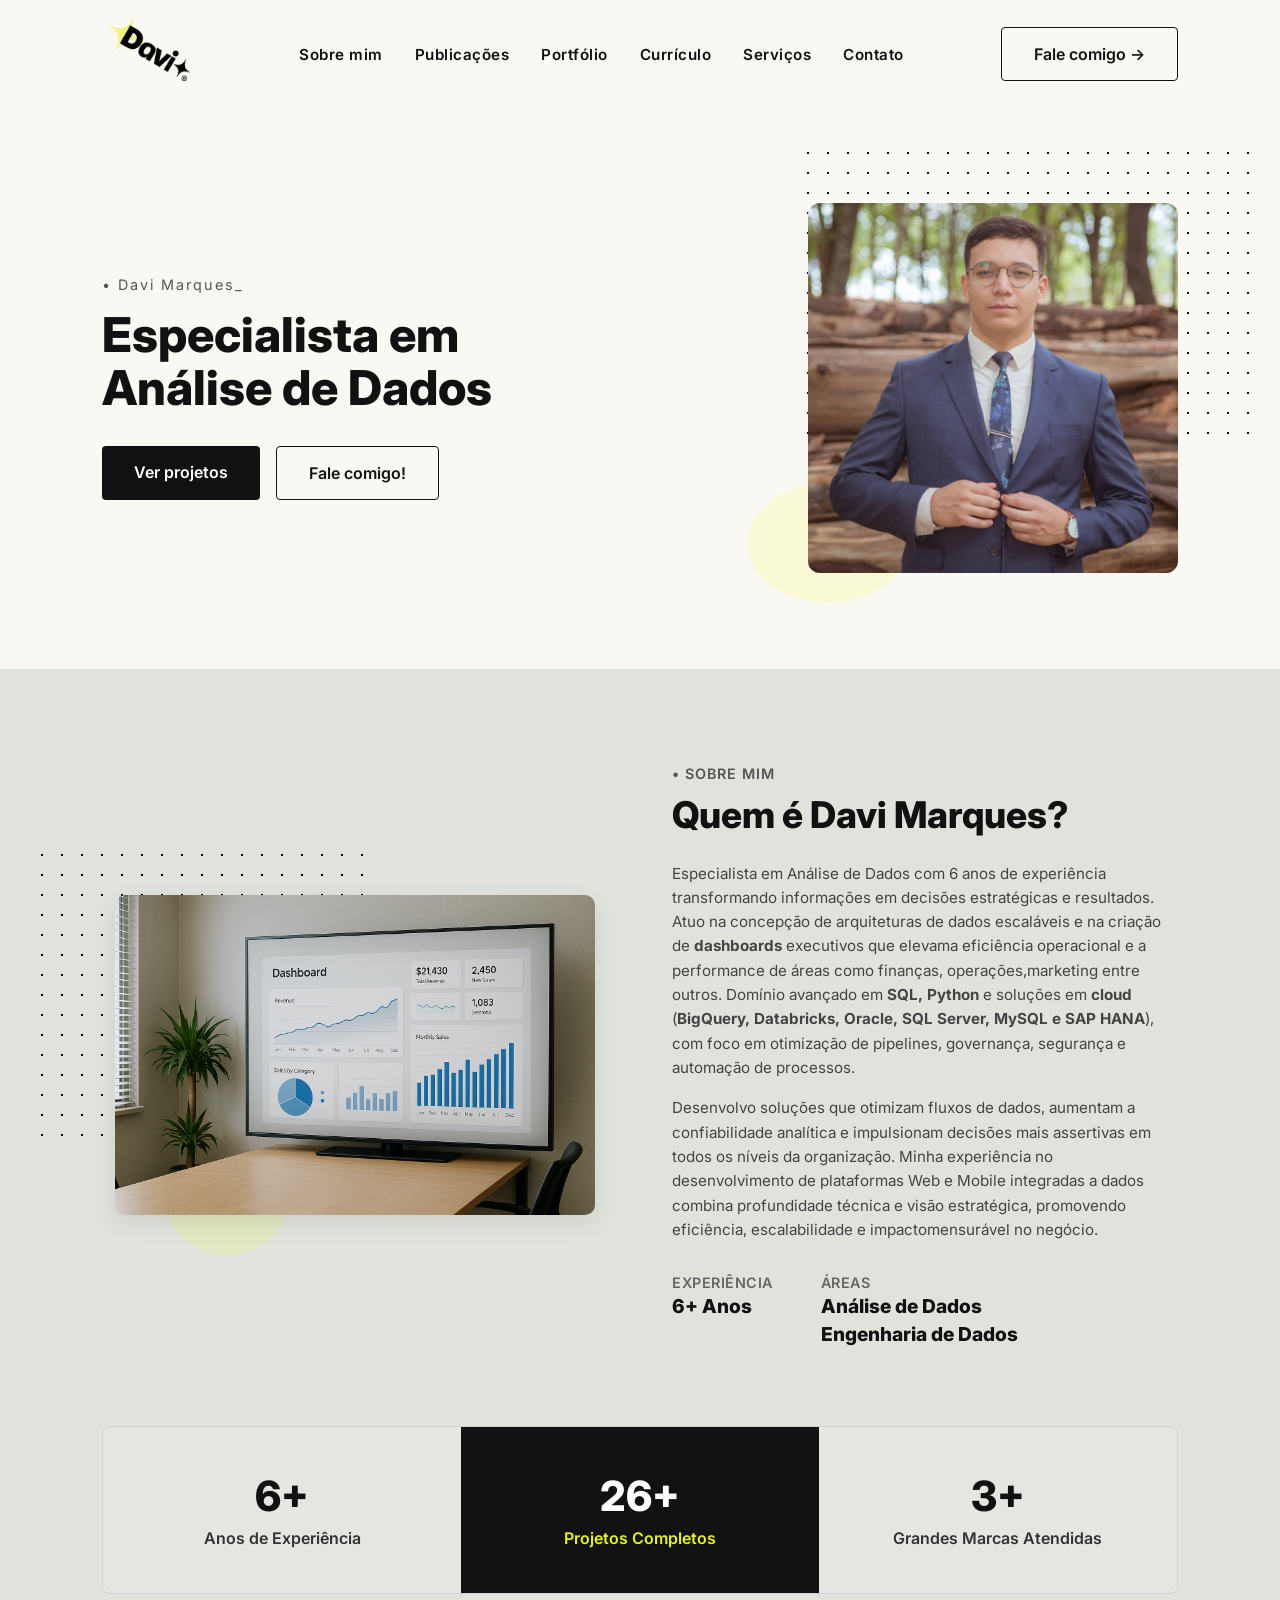
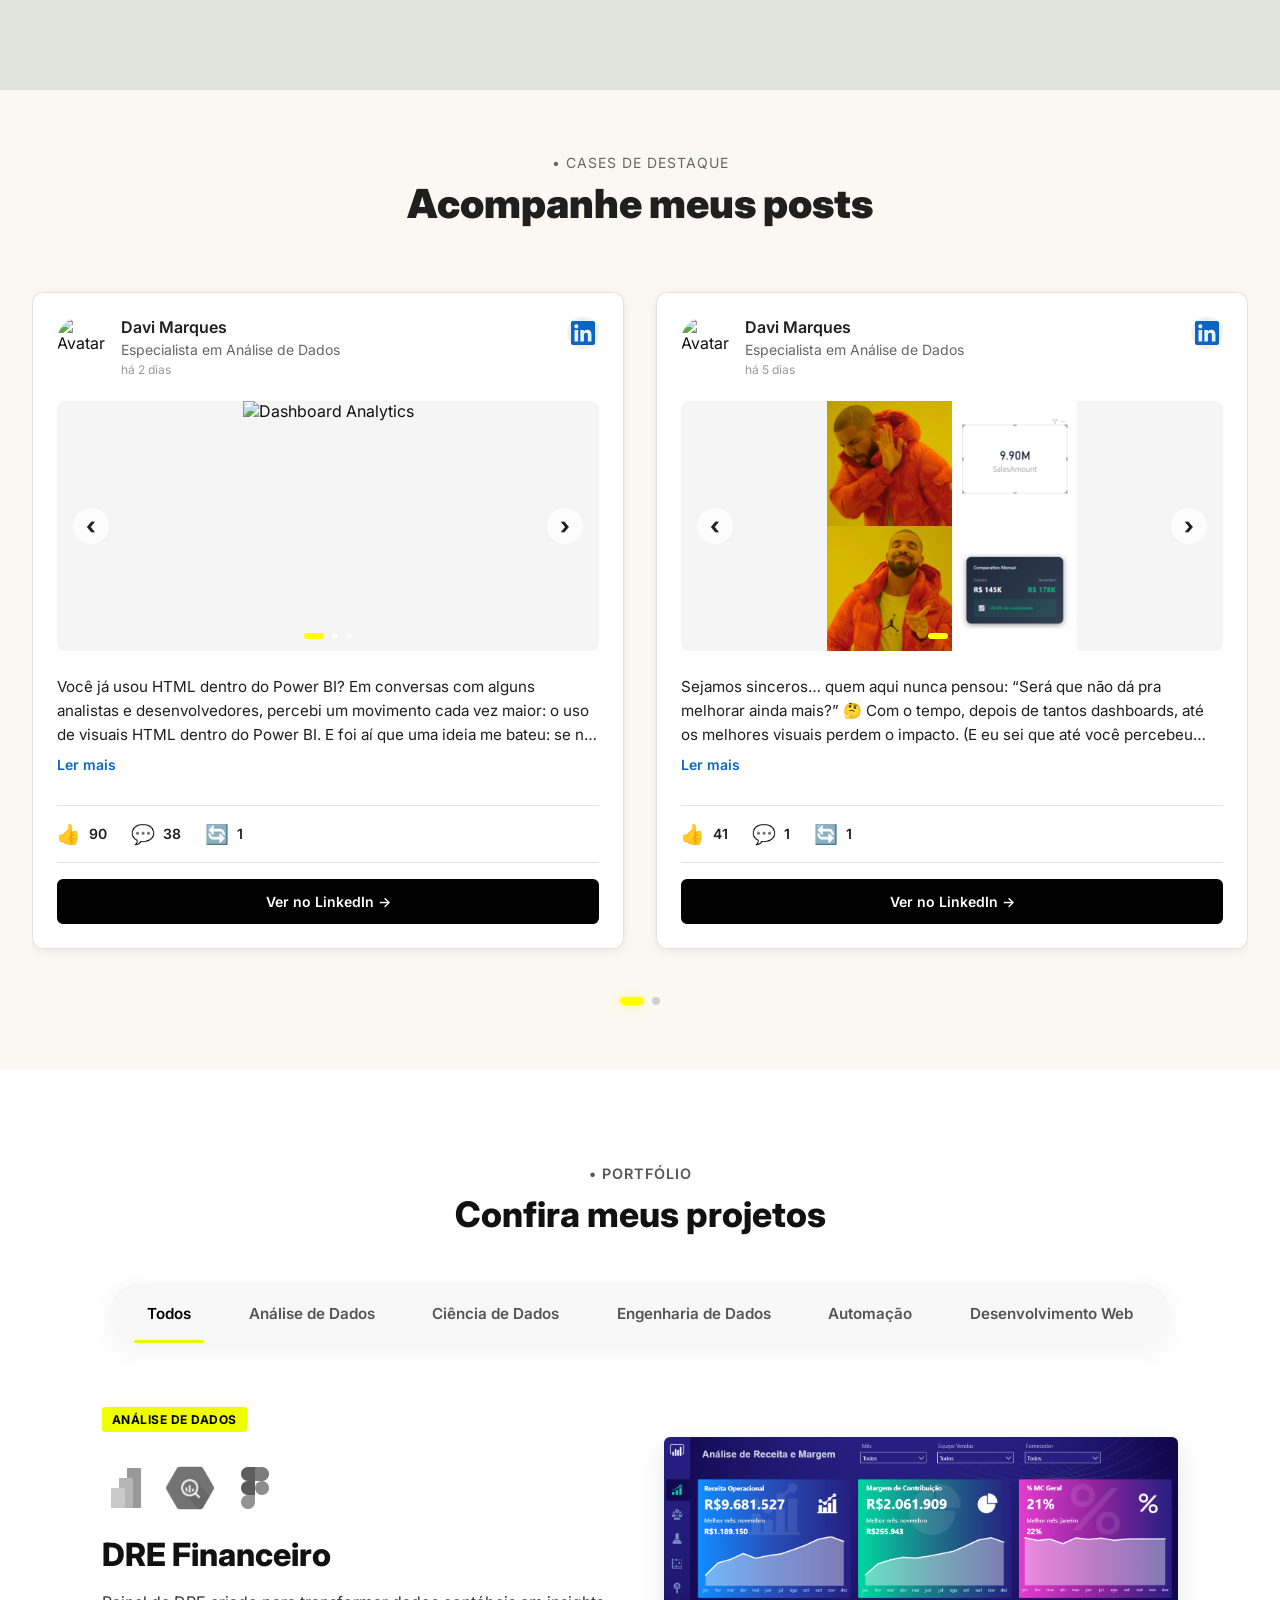
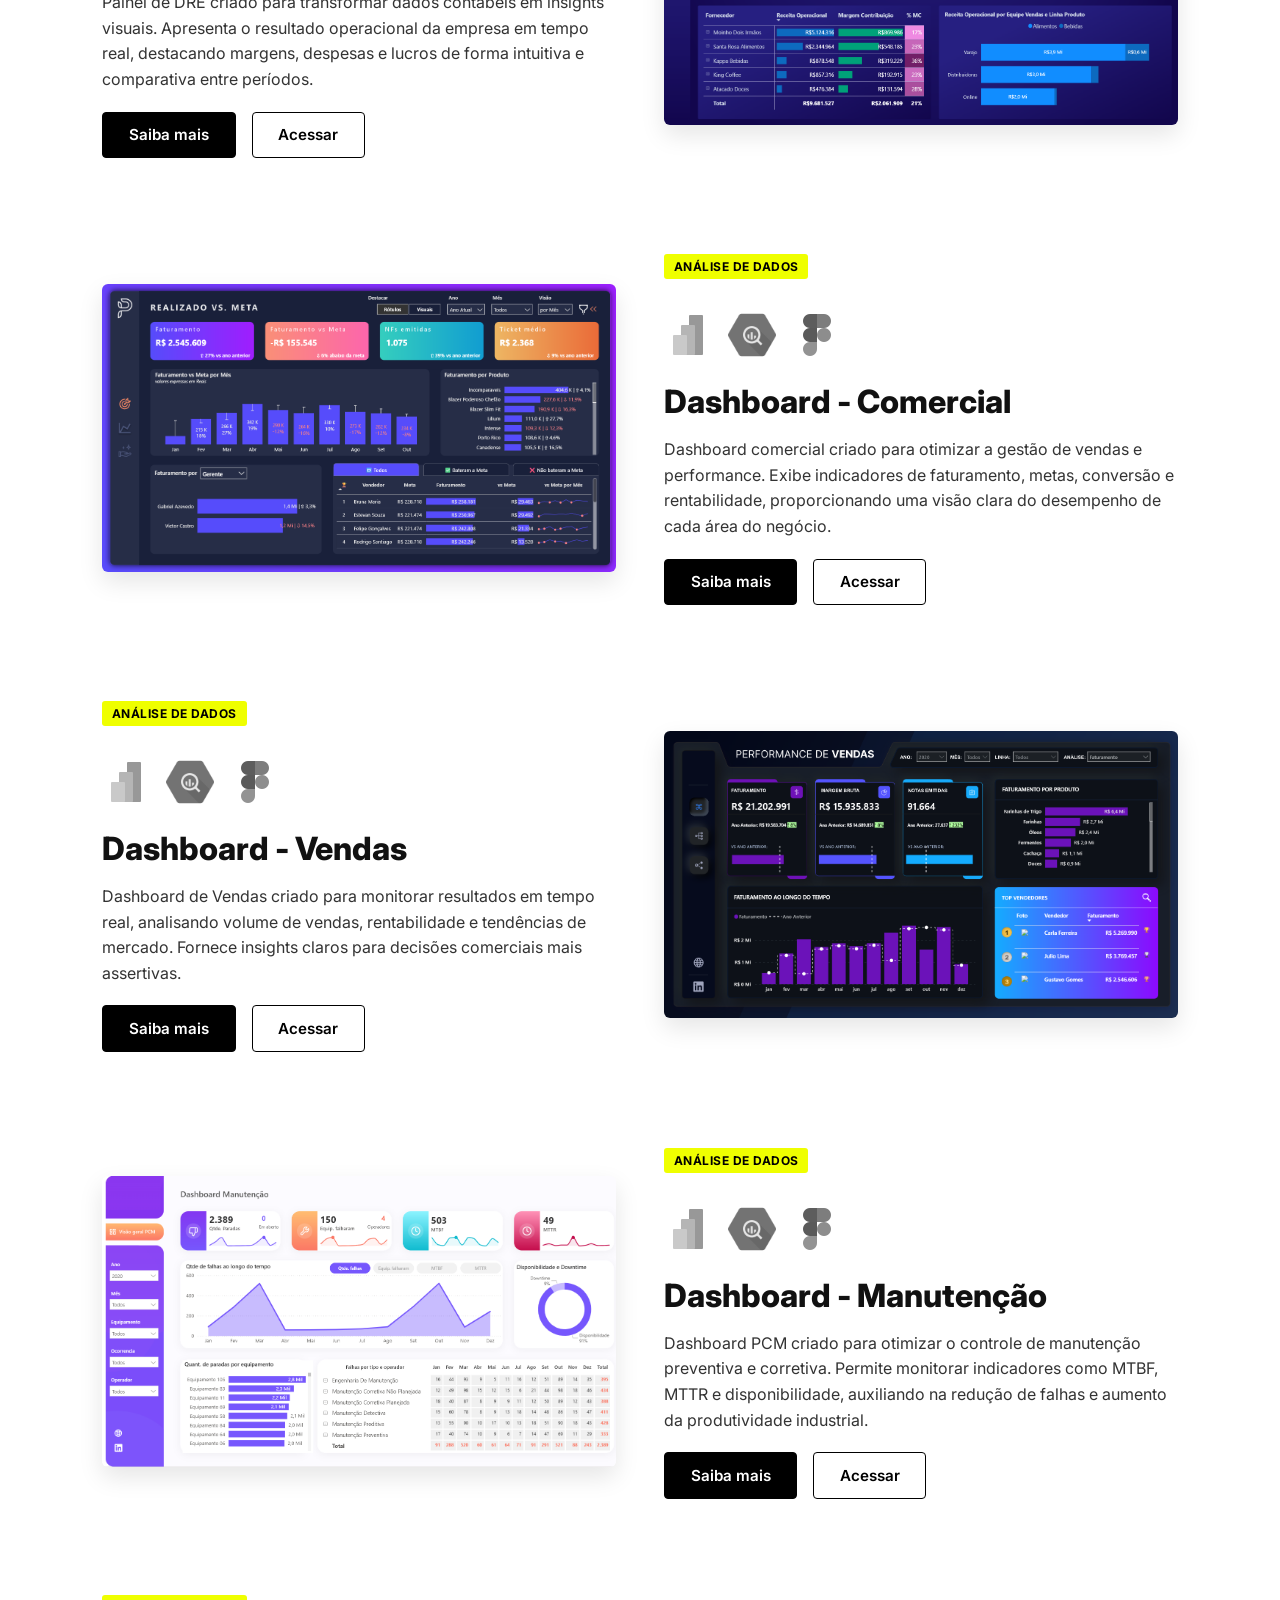
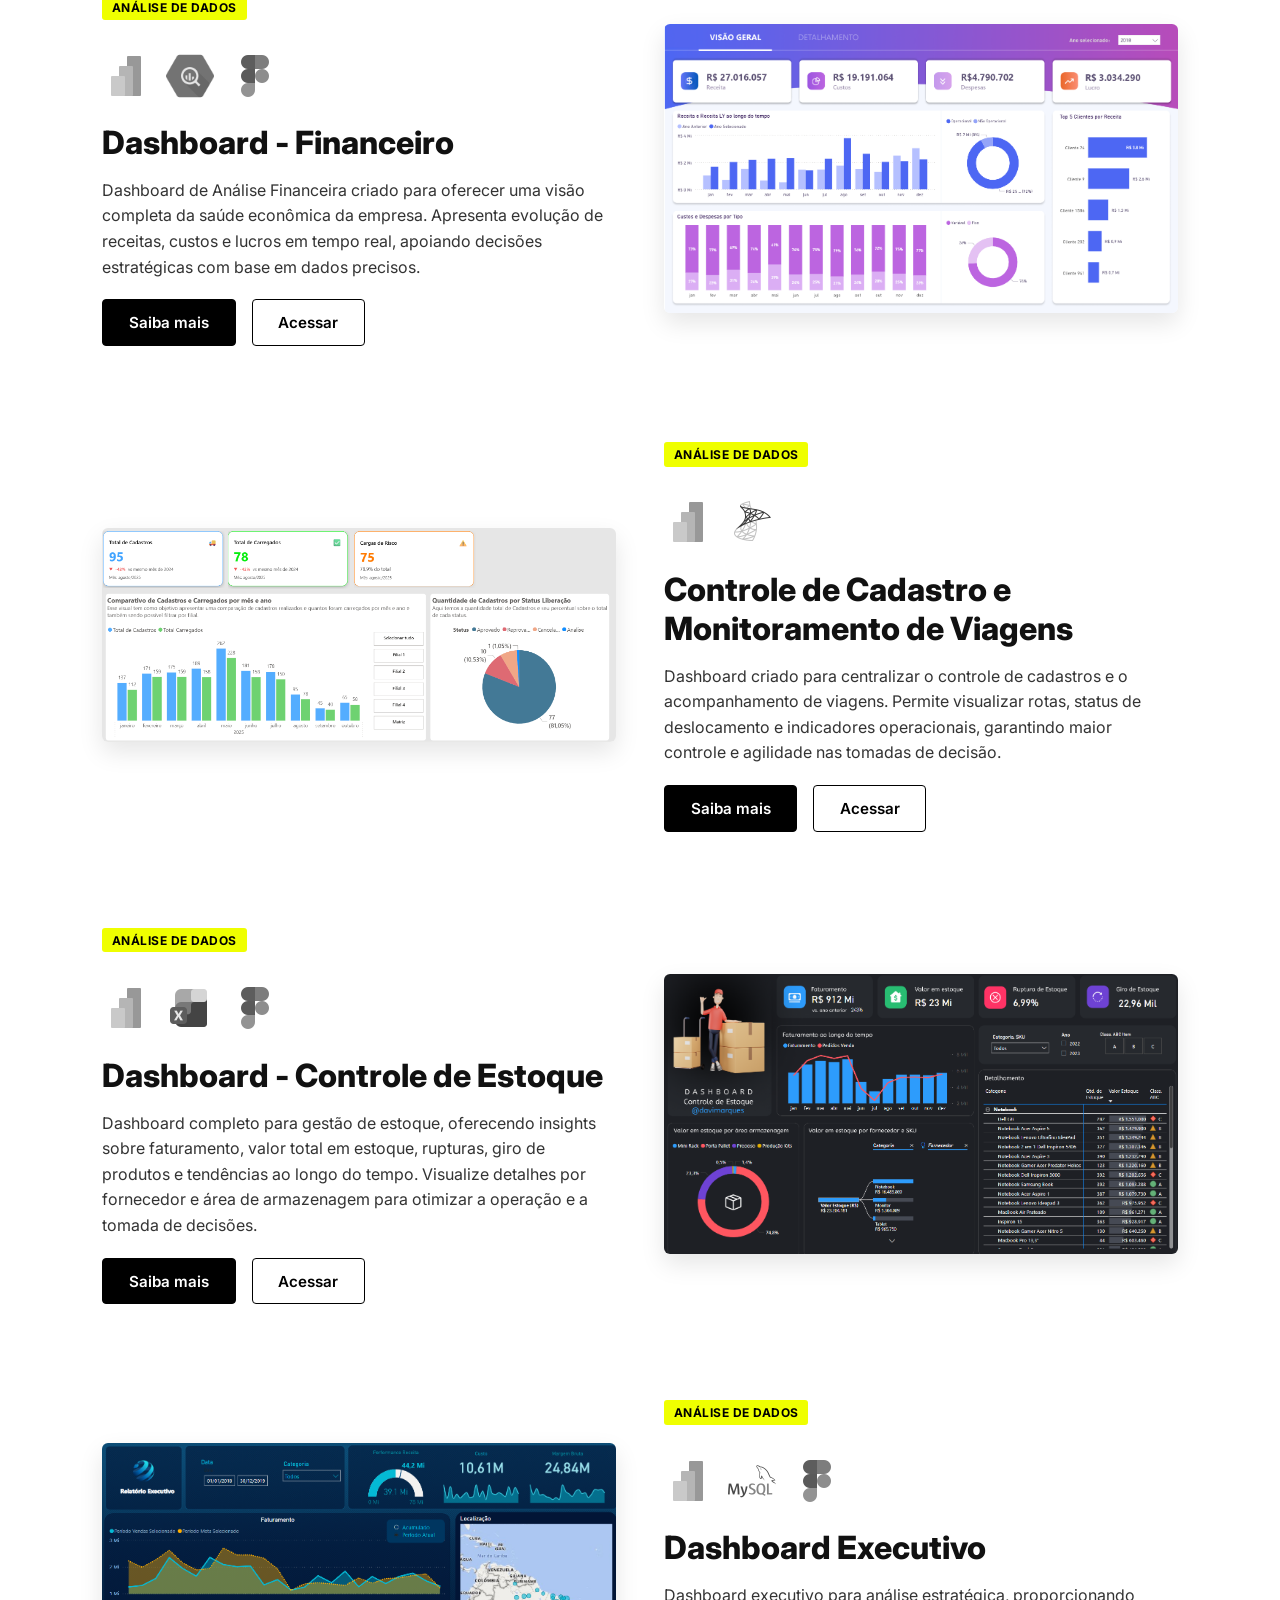
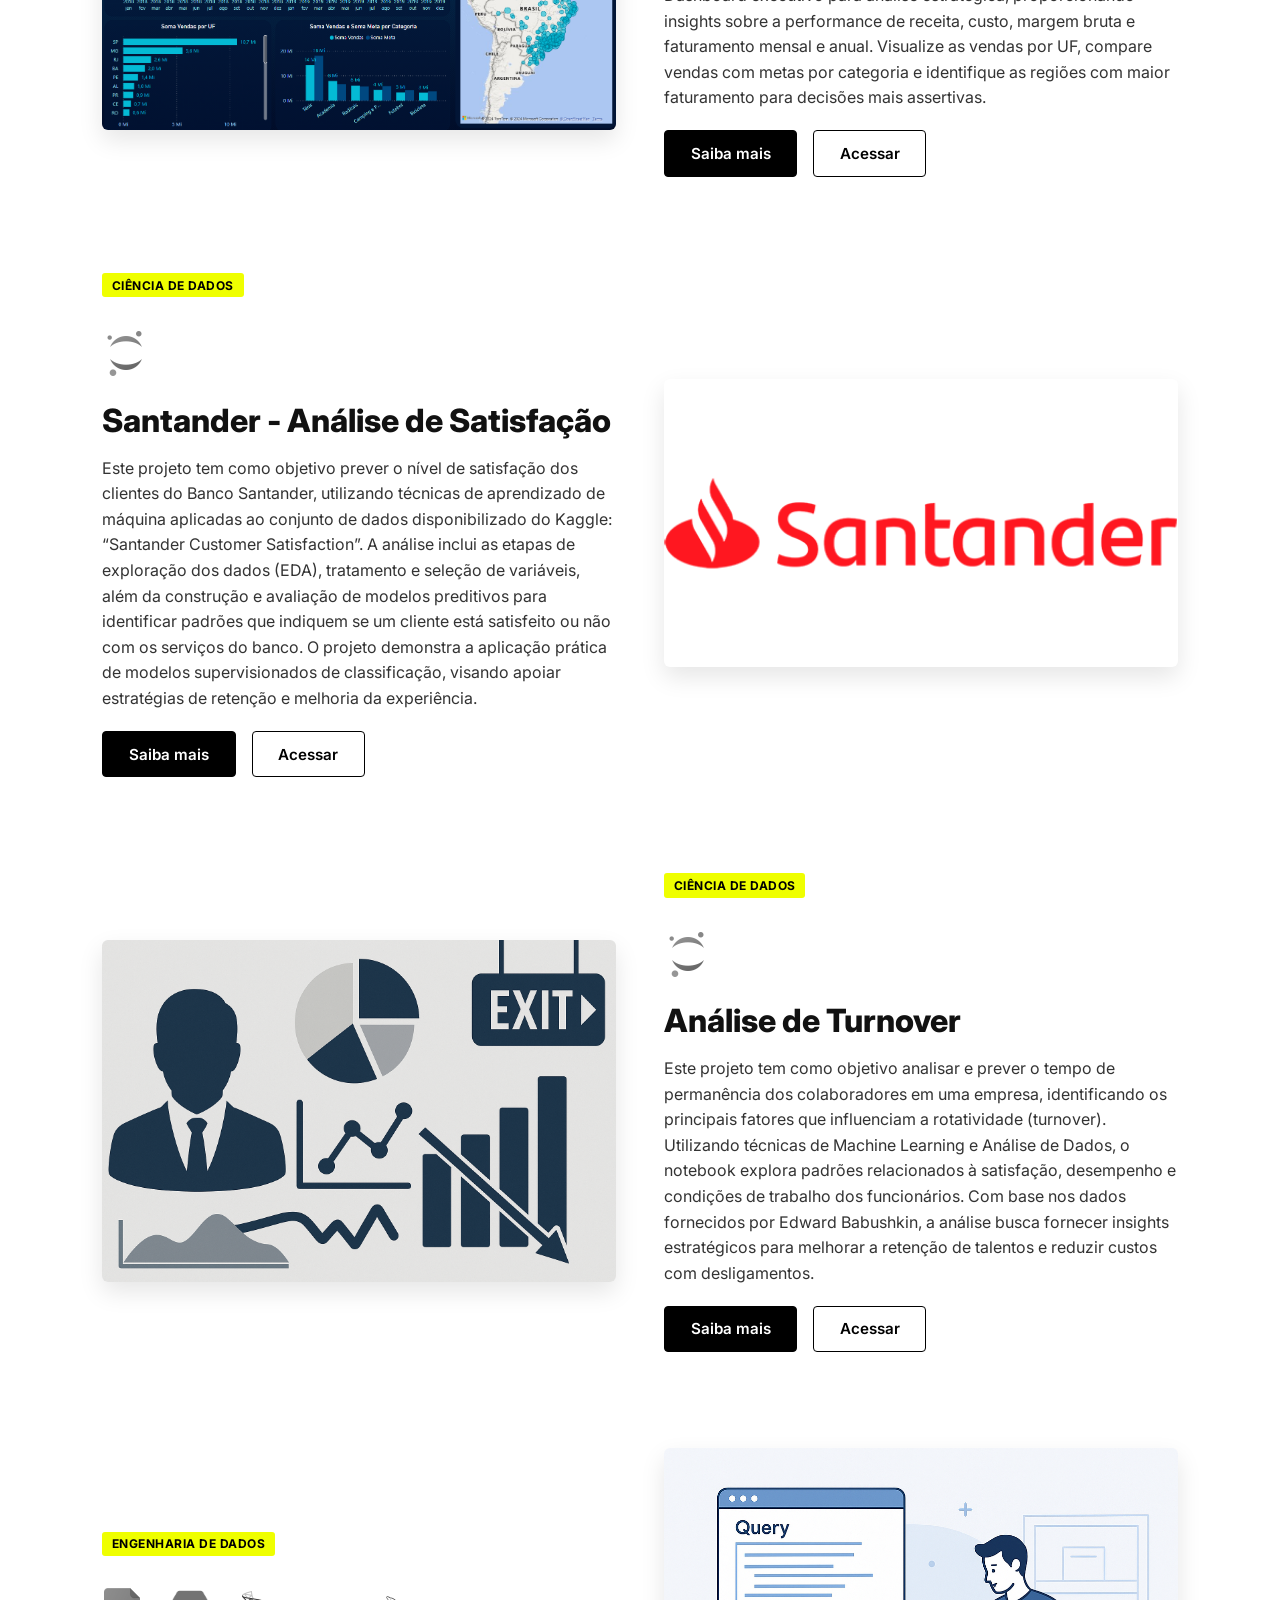
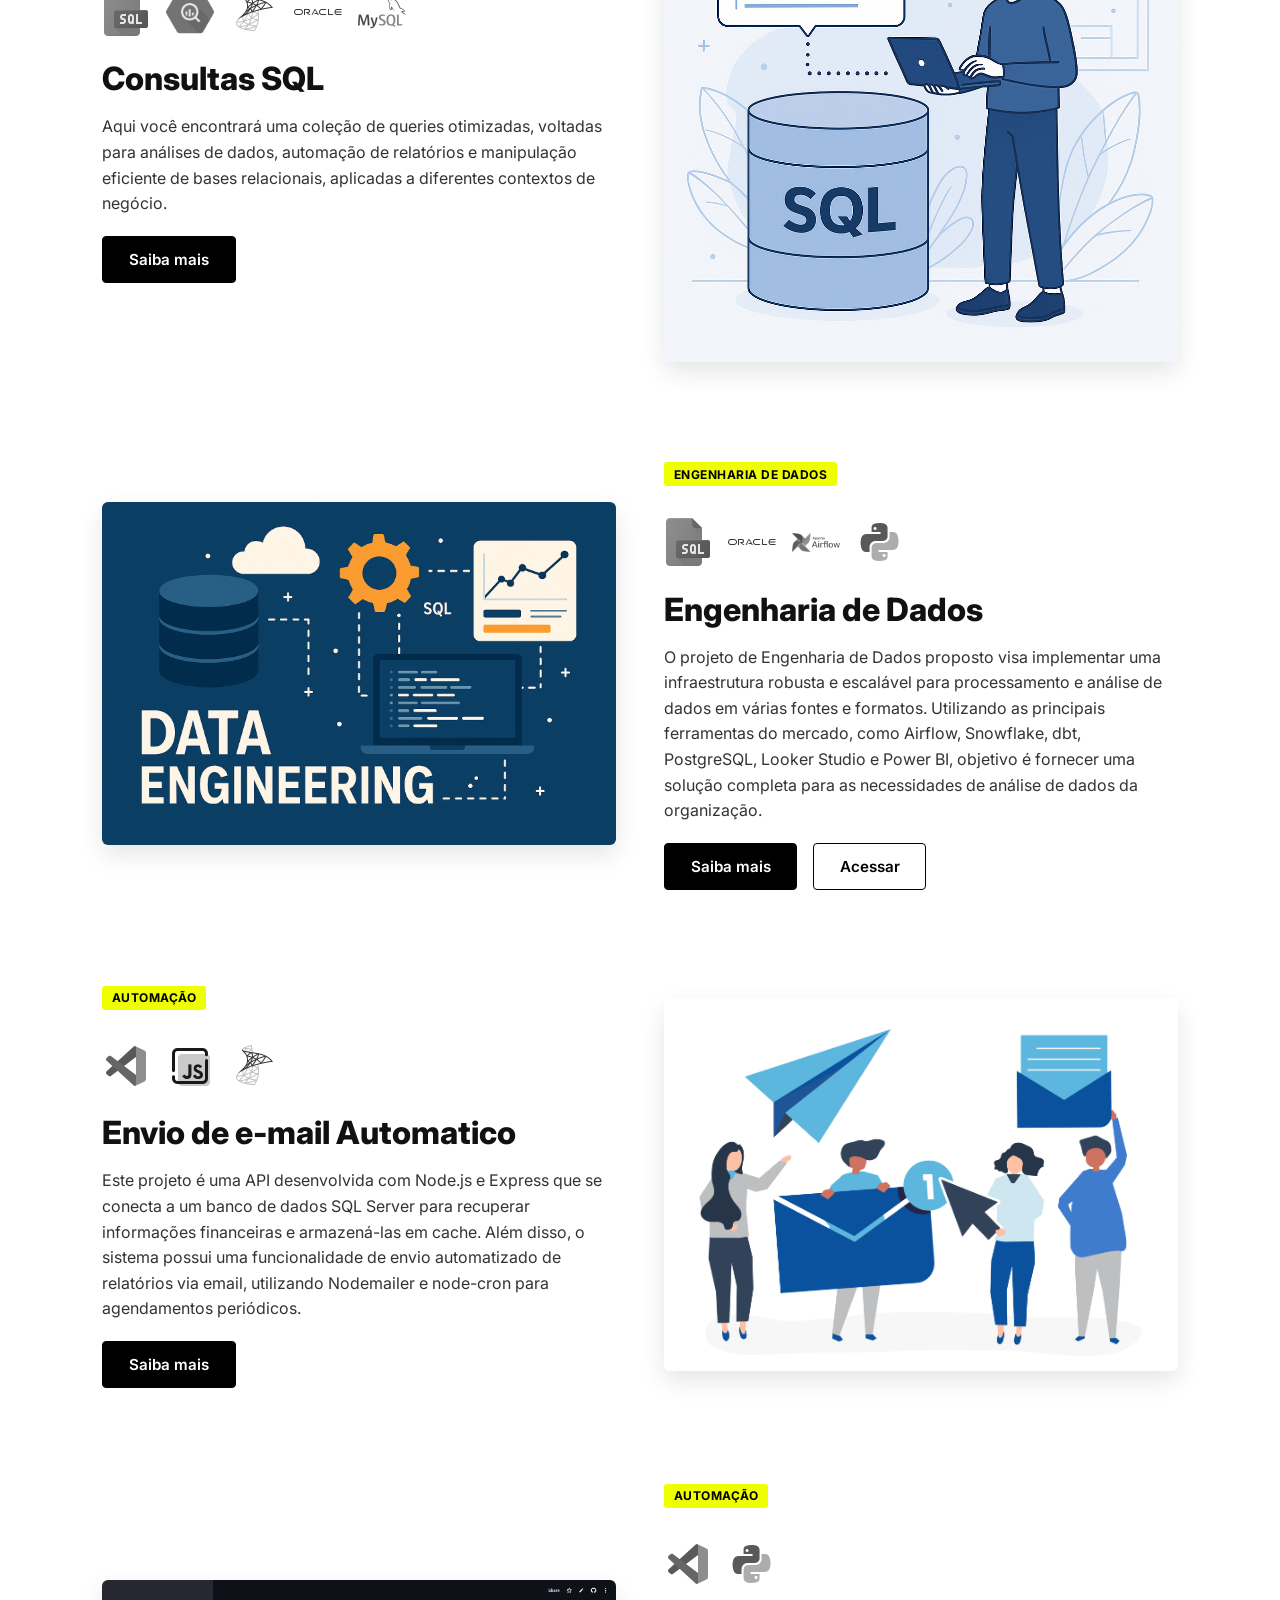
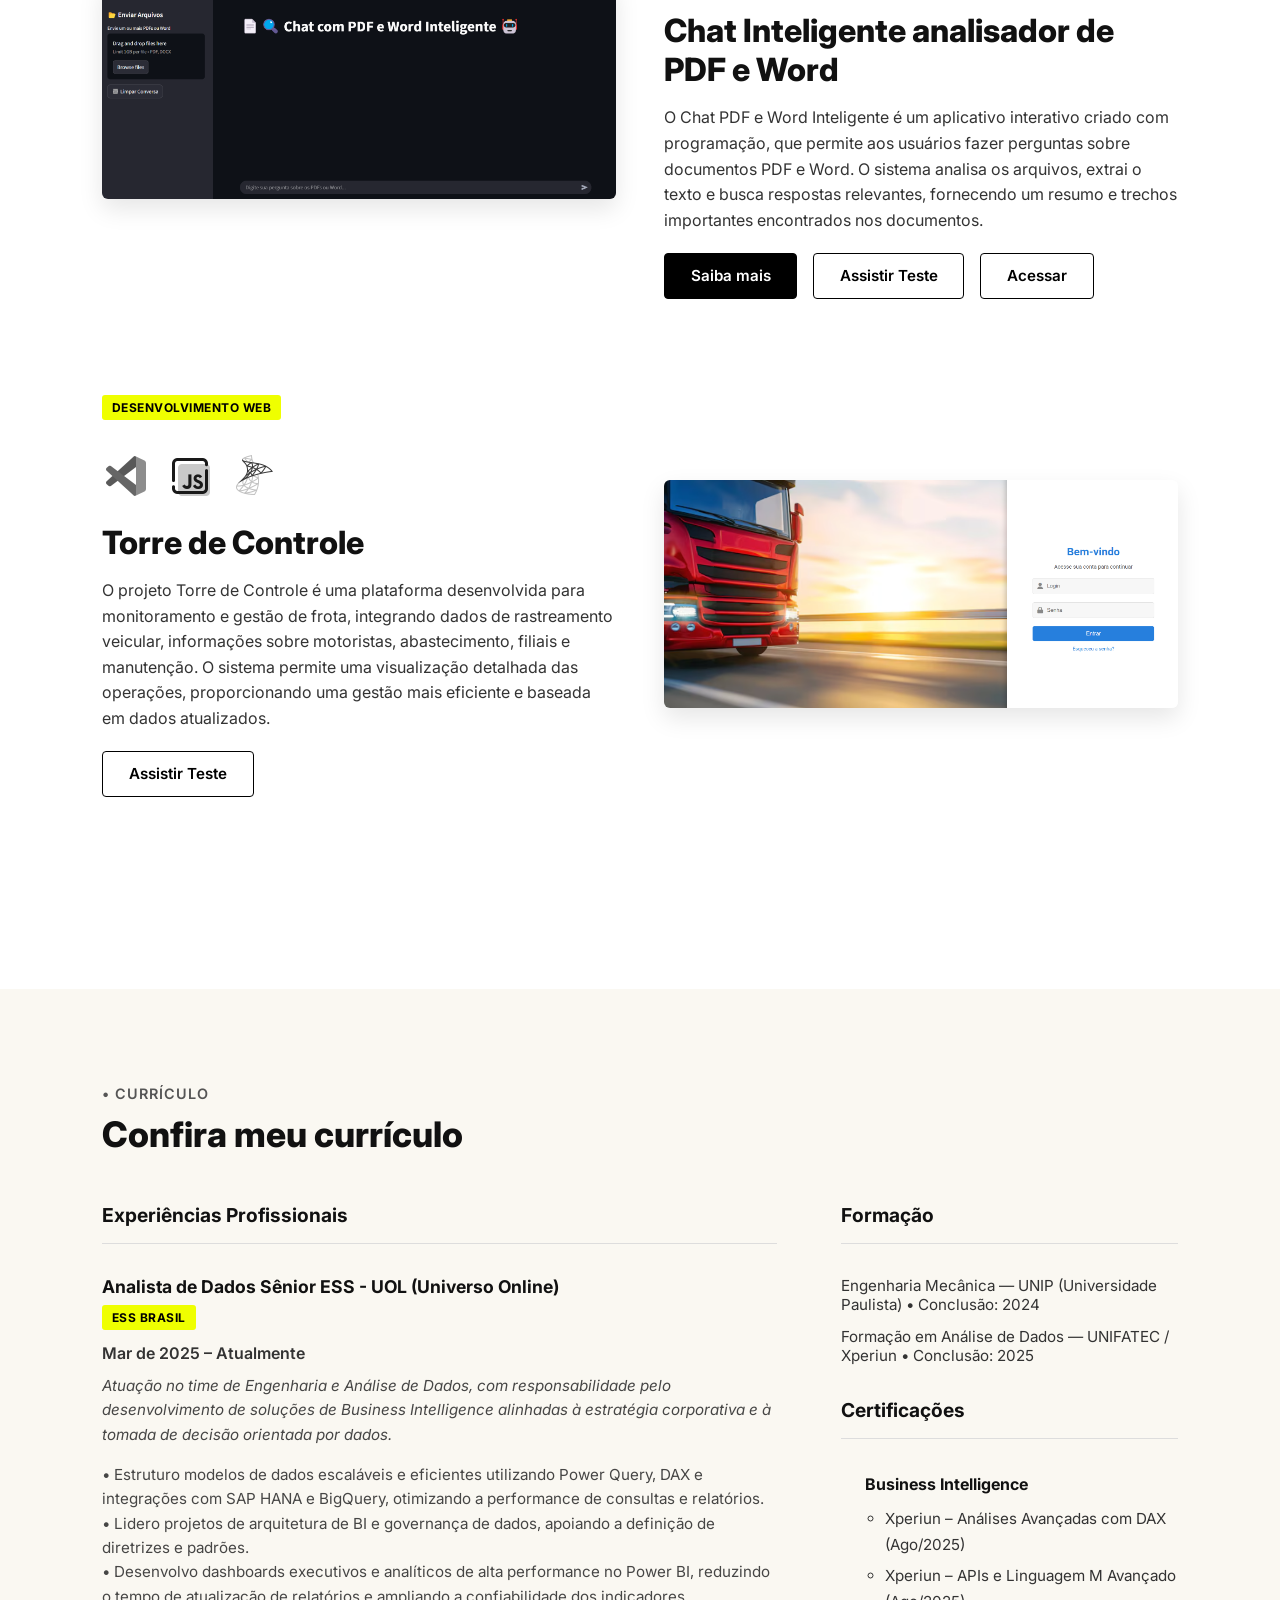
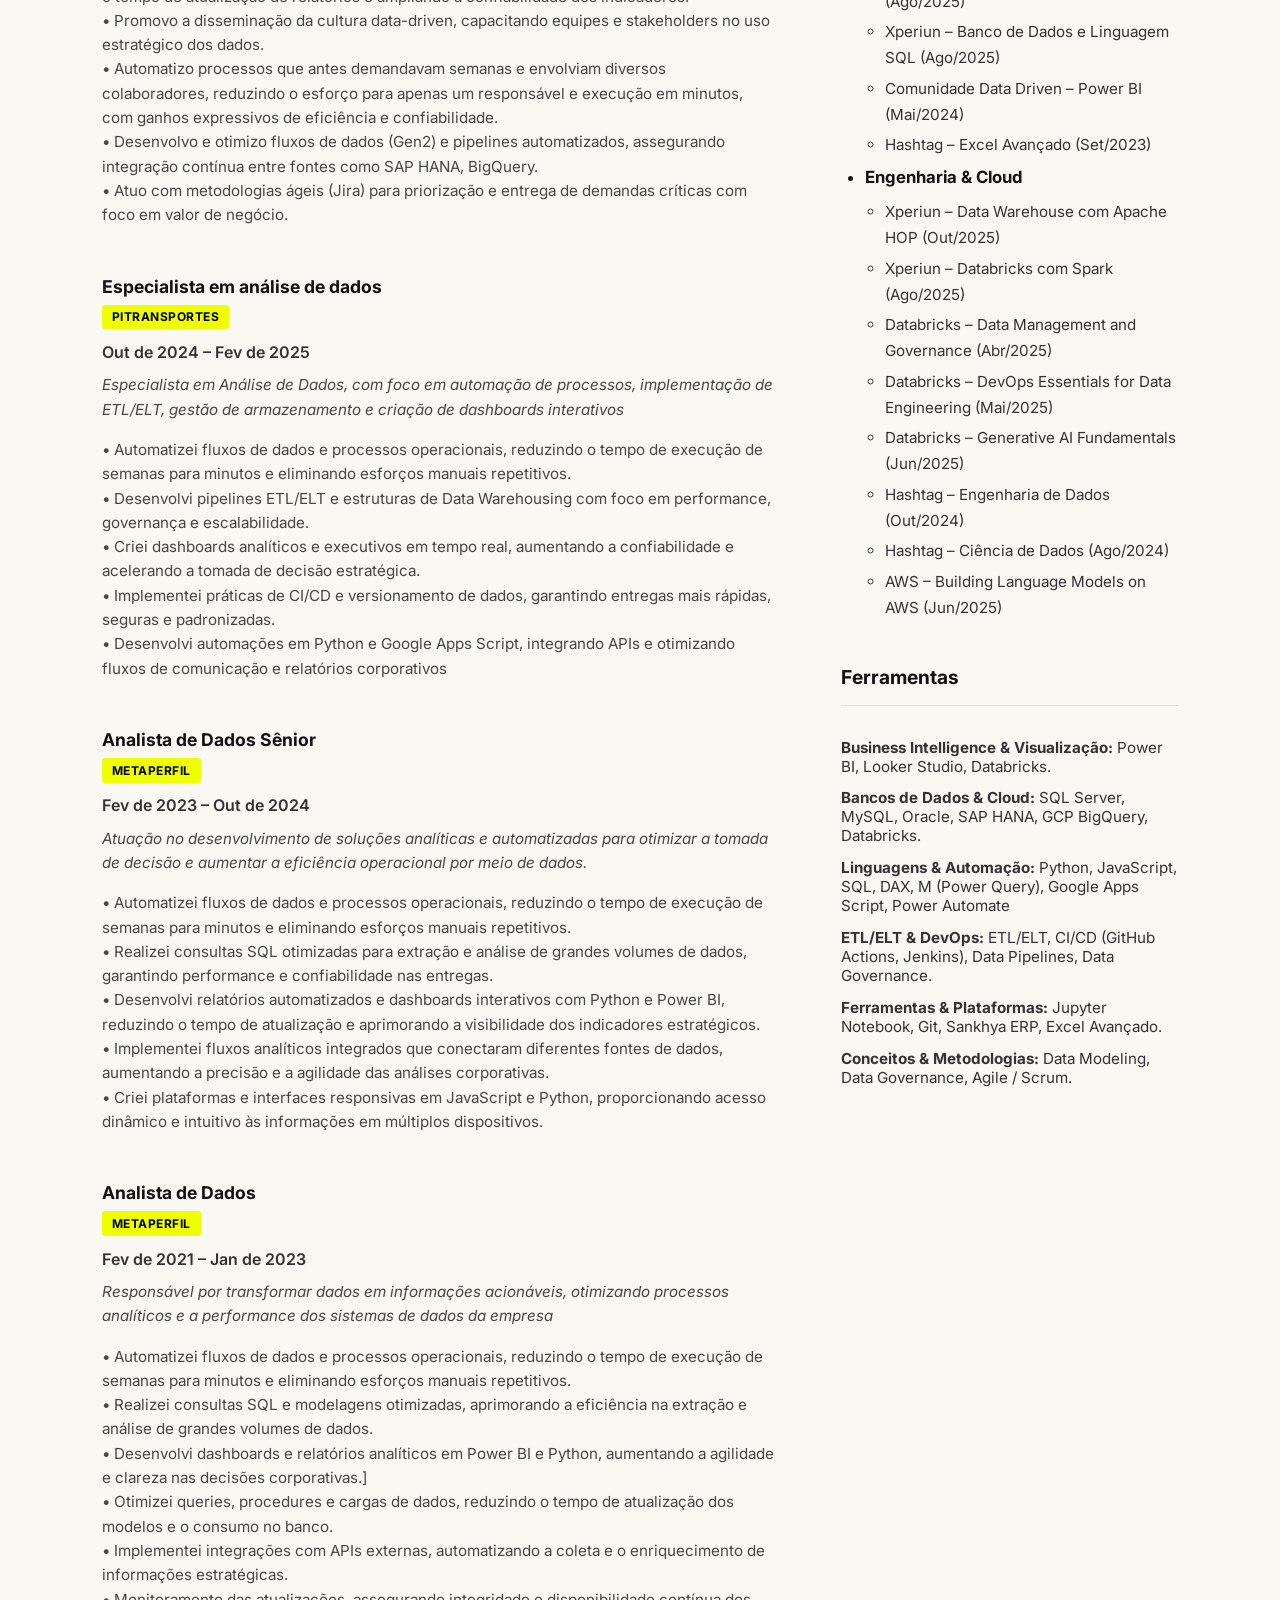
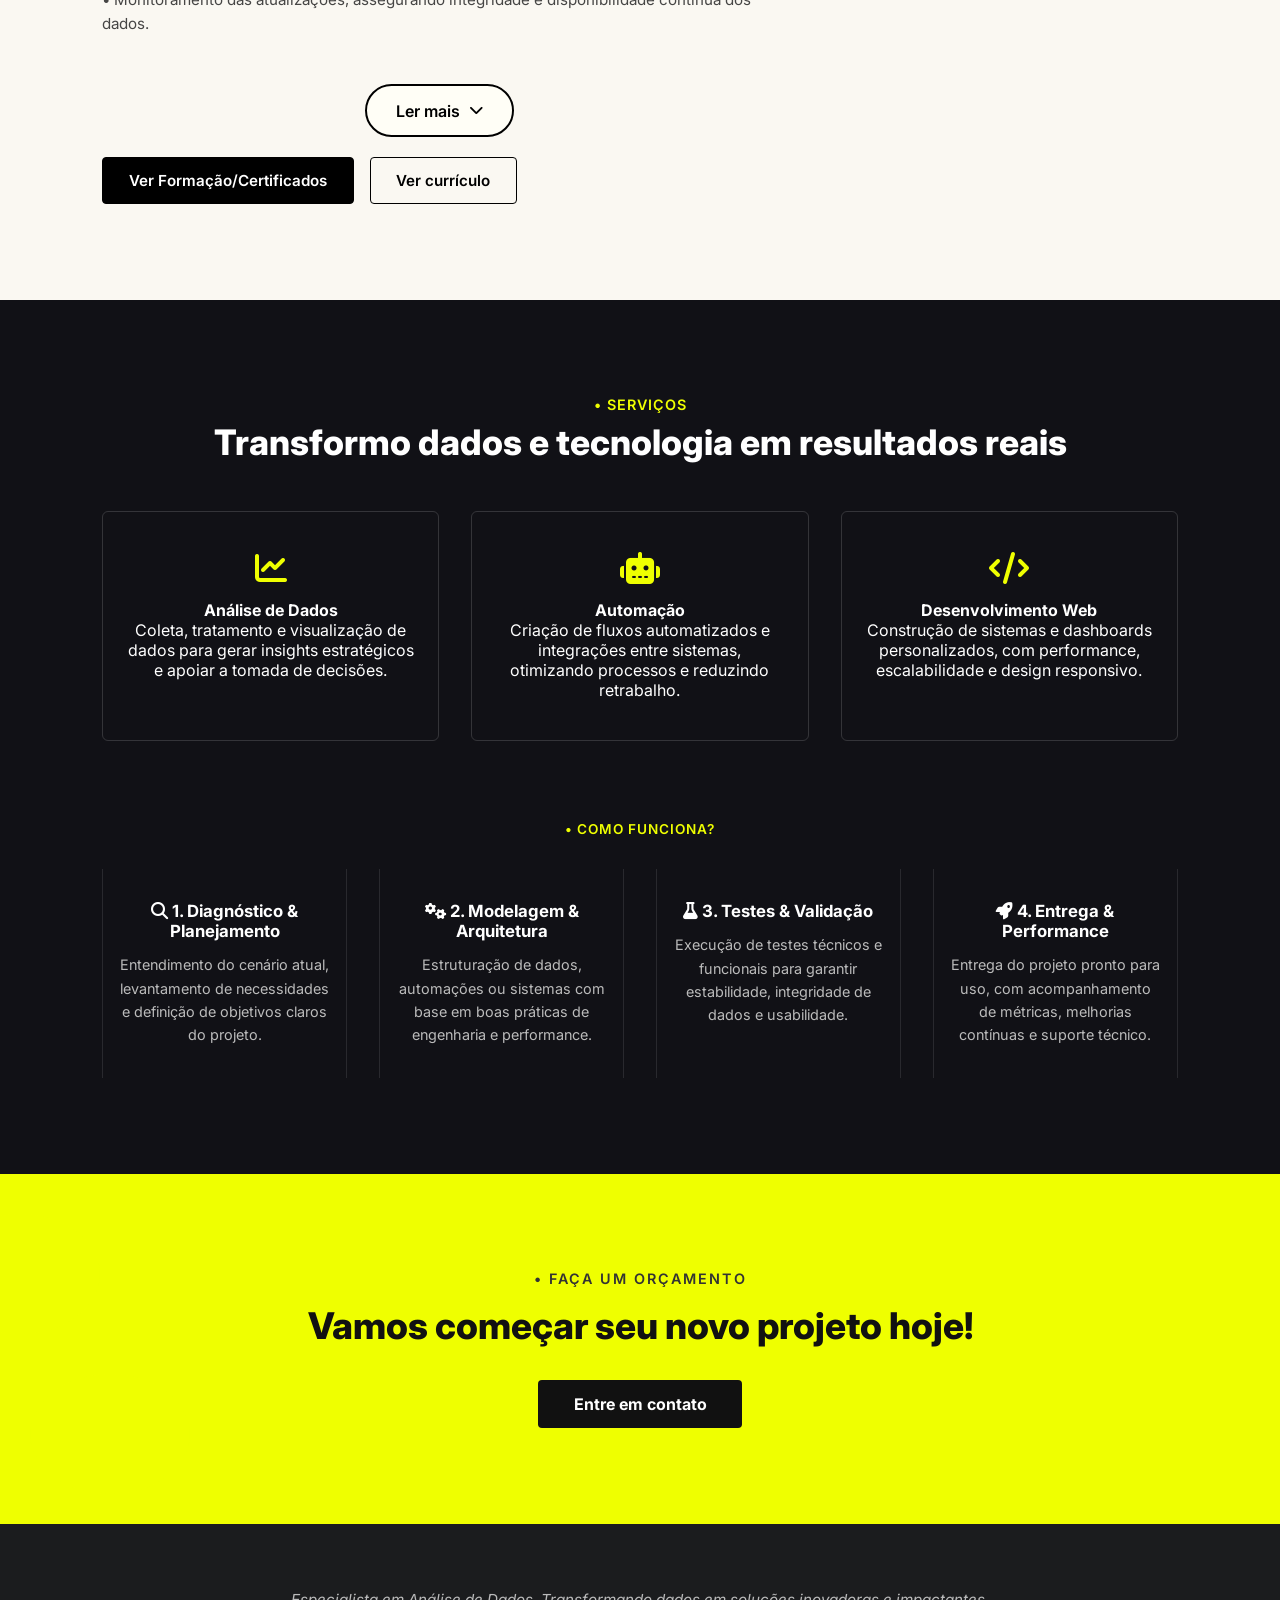
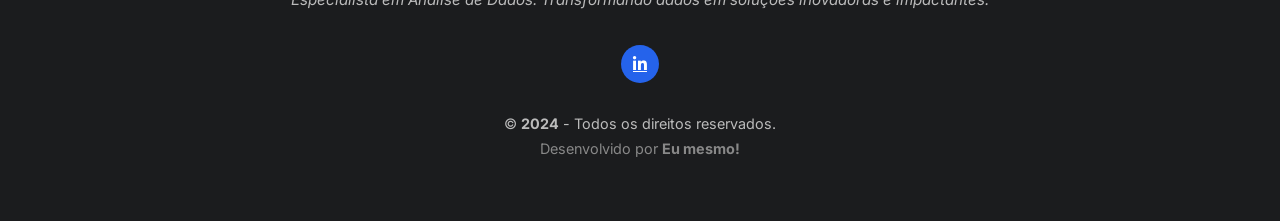
==== commit d923576c: "Inserindo section novo" ====
--- a/index.html
+++ b/index.html
@@ -11,6 +11,9 @@
     <link rel="stylesheet" href="https://cdnjs.cloudflare.com/ajax/libs/font-awesome/6.5.0/css/all.min.css"/>
     <link rel="stylesheet" href="https://cdn.jsdelivr.net/npm/bootstrap-icons@1.10.5/font/bootstrap-icons.css"/>
 
+    <!-- Script do LinkedIn -->
+<script src="https://platform.linkedin.com/in.js" async defer></script>
+
 <meta name="description" content="Davi Marques é especialista em Análise de Dados e Desenvolvimento Web, criando soluções inovadoras com Python, Power BI e frameworks modernos.">
 
 <!-- Palavras-chave do site -->
@@ -43,6 +46,7 @@
   <nav id="nav-menu" class="nav-menu">
     <ul>
       <li><a href="#sobre">Sobre mim</a></li>
+      <li><a href="#posts">Publicações</a></li>
       <li><a href="#portfolio">Portfólio</a></li>
       <li><a href="#curriculo">Currículo</a></li>
       <li><a href="#servicos">Serviços</a></li>
@@ -136,6 +140,177 @@
   </div>
 </section>
 
+<!-- CASES DE DESTAQUE SECTION -->
+<section id="posts" class="cases-destaque-section">
+    <div class="cases-destaque-container">
+        <div class="cases-destaque-header">
+            <p class="cases-destaque-label">• CASES DE DESTAQUE</p>
+            <h2 class="cases-destaque-title">Acompanhe meus posts</h2>
+        </div>
+        
+        <div class="cases-destaque-carousel-wrapper">
+            <div class="cases-destaque-carousel" id="casesCarousel">
+                <!-- Post 1 -->
+                <div class="cases-destaque-item">
+                    <div class="cases-destaque-card">
+                        <div class="cases-destaque-card-header">
+                            <div class="cases-destaque-avatar">
+                                <img src="https://media.licdn.com/dms/image/v2/D4D03AQG9UuGbVsCftw/profile-displayphoto-shrink_100_100/profile-displayphoto-shrink_100_100/0/1723642600413?e=1764806400&v=beta&t=nS14xMt1l6q5lkUSAB153H75pM4O5mO-IBy9oE0g98U" alt="Avatar">
+                            </div>
+                            <div class="cases-destaque-author">
+                                <h3>Davi Marques</h3>
+                                <p>Especialista em Análise de Dados</p>
+                                <span class="cases-destaque-date">há 2 dias</span>
+                            </div>
+                            <a href="https://www.linkedin.com/feed/update/urn:li:activity:7391602304862404608/" target="_blank" class="cases-destaque-linkedin-link">
+                                <svg width="24" height="24" viewBox="0 0 24 24" fill="#0A66C2">
+                                    <path d="M20.447 20.452h-3.554v-5.569c0-1.328-.027-3.037-1.852-3.037-1.853 0-2.136 1.445-2.136 2.939v5.667H9.351V9h3.414v1.561h.046c.477-.9 1.637-1.85 3.37-1.85 3.601 0 4.267 2.37 4.267 5.455v6.286zM5.337 7.433c-1.144 0-2.063-.926-2.063-2.065 0-1.138.92-2.063 2.063-2.063 1.14 0 2.064.925 2.064 2.063 0 1.139-.925 2.065-2.064 2.065zm1.782 13.019H3.555V9h3.564v11.452zM22.225 0H1.771C.792 0 0 .774 0 1.729v20.542C0 23.227.792 24 1.771 24h20.451C23.2 24 24 23.227 24 22.271V1.729C24 .774 23.2 0 22.225 0z"/>
+                                </svg>
+                            </a>
+                        </div>
+
+                        <!-- Carrossel de imagens -->
+                        <div class="cases-destaque-images-carousel" data-carousel="0">
+                            <div class="cases-destaque-images-container">
+                                <img src="https://media.licdn.com/dms/image/v2/D4E22AQGXrh4L5NX3eg/feedshare-shrink_2048_1536/B4EZpQ_HepGYA0-/0/1762295316774?e=1764806400&v=beta&t=PPmzE58IKj9EGgEKCoWLLTUyu7d1qdyacrq58Wvw4b4" alt="Dashboard Analytics">
+                                <img src="https://media.licdn.com/dms/image/v2/D4E22AQEUXYuowmaO3A/feedshare-shrink_2048_1536/B4EZpQ_HfVGUAw-/0/1762295316018?e=1764806400&v=beta&t=R_N44ZXVh-KXSabyHr0udP7xGCzL_1NMyAn_hJBYbs8" alt="Data Analysis">
+                                <img src="https://media.licdn.com/dms/image/v2/D4E22AQGE0s6jCgvLnQ/feedshare-shrink_1280/B4EZpQ_HeIGYAs-/0/1762295316176?e=1764806400&v=beta&t=7TapPgGBdzrXIKakDtlRc4wk4jxUazP1mdNUyWmrYTI" alt="Business Metrics">
+                            </div>
+                            <div class="cases-destaque-images-nav">
+                                <button class="cases-destaque-img-btn cases-destaque-img-prev" onclick="prevImage(0)">‹</button>
+                                <button class="cases-destaque-img-btn cases-destaque-img-next" onclick="nextImage(0)">›</button>
+                            </div>
+                            <div class="cases-destaque-images-dots" id="dots-0"></div>
+                        </div>
+
+                        <div class="cases-destaque-card-content">
+                            <p class="cases-destaque-post-text" id="text-0">
+                              Você já usou HTML dentro do Power BI?
+
+                              Em conversas com alguns analistas e desenvolvedores, percebi um movimento cada vez maior: o uso de visuais HTML dentro do Power BI.
+                              E foi aí que uma ideia me bateu: se no front-end temos bibliotecas como Bootstrap, Tailwind CSS e muitas outras, por que não criar uma biblioteca específica de visuais HTML para o Power BI (mas uma versão mini delas 😄)?
+
+                              Quem trabalha com dados sabe que em um dashboard uma das principais funções é gerar insights para Gestores, Coordenadores e lideres em geral para tomada de decisão ou compreender casos, mas com o passar do tempo e até para desenvolver uma cultura data-driven percebemos que não basta funcionar, TEM QUE IMPRESSIONAR!
+
+                              Gerar insights é essencial, mas criar uma experiência visual que prenda a atenção do gestor faz toda a diferença.
+
+                              Com essa proposta, nasceu o "UI Power Pack", que está disponível no link do primeiro comentario!
+
+                              É uma coleção de componentes HTML e CSS prontos para você inserir nos seus dashboards e transformar completamente o visual dos seus painéis.
+                              Hoje já são 30+ visuais, entre cards, tooltips, labels e documentações, e tem muito mais por vir.
+                              Também deixei alguns exemplos mostrando como um simples card pode se transformar em um card impressionante, além de uma forma criativa de incluir aquela breve explicação sobre o nosso querido (e polêmico) “Exportar para o Excel”. 
+                              Uma breve demonstração do que podemos construir com esse conhecimento.
+
+                              E incluí uma página explicando o passo a passo de como implementar os códigos no Power BI e uma área para quem quiser colaborar com o projeto.
+                              Basta enviar seu componente pelo formulário e você aparece como criador do visual na galeria.
+
+                              O objetivo é ajudar a comunidade de dados a entregar dashboards que comuniquem melhor, inspirem mais e tenham aquele toque de “uau”.                            
+                            </p>
+                            <button class="cases-destaque-read-more" onclick="toggleReadMore(0)">Ler mais</button>
+                        </div>
+
+                        <div class="cases-destaque-card-stats">
+                            <div class="cases-destaque-stat">
+                                <span class="cases-destaque-stat-icon">👍</span>
+                                <span class="cases-destaque-stat-value">90</span>
+                            </div>
+                            <div class="cases-destaque-stat">
+                                <span class="cases-destaque-stat-icon">💬</span>
+                                <span class="cases-destaque-stat-value">38</span>
+                            </div>
+                            <div class="cases-destaque-stat">
+                                <span class="cases-destaque-stat-icon">🔄</span>
+                                <span class="cases-destaque-stat-value">1</span>
+                            </div>
+                        </div>
+                        <a href="https://www.linkedin.com/feed/update/urn:li:activity:7391602304862404608/" target="_blank" class="cases-destaque-card-link">
+                            Ver no LinkedIn →
+                        </a>
+                    </div>
+                </div>
+                
+                <!-- Post 2 -->
+                <div class="cases-destaque-item">
+                    <div class="cases-destaque-card">
+                        <div class="cases-destaque-card-header">
+                            <div class="cases-destaque-avatar">
+                                <img src="https://media.licdn.com/dms/image/v2/D4D03AQG9UuGbVsCftw/profile-displayphoto-shrink_100_100/profile-displayphoto-shrink_100_100/0/1723642600413?e=1764806400&v=beta&t=nS14xMt1l6q5lkUSAB153H75pM4O5mO-IBy9oE0g98U" alt="Avatar">
+                            </div>
+                            <div class="cases-destaque-author">
+                                <h3>Davi Marques</h3>
+                                <p>Especialista em Análise de Dados</p>
+                                <span class="cases-destaque-date">há 5 dias</span>
+                            </div>
+                            <a href="https://www.linkedin.com/feed/update/urn:li:activity:7394482521528483840/" target="_blank" class="cases-destaque-linkedin-link">
+                                <svg width="24" height="24" viewBox="0 0 24 24" fill="#0A66C2">
+                                    <path d="M20.447 20.452h-3.554v-5.569c0-1.328-.027-3.037-1.852-3.037-1.853 0-2.136 1.445-2.136 2.939v5.667H9.351V9h3.414v1.561h.046c.477-.9 1.637-1.85 3.37-1.85 3.601 0 4.267 2.37 4.267 5.455v6.286zM5.337 7.433c-1.144 0-2.063-.926-2.063-2.065 0-1.138.92-2.063 2.063-2.063 1.14 0 2.064.925 2.064 2.063 0 1.139-.925 2.065-2.064 2.065zm1.782 13.019H3.555V9h3.564v11.452zM22.225 0H1.771C.792 0 0 .774 0 1.729v20.542C0 23.227.792 24 1.771 24h20.451C23.2 24 24 23.227 24 22.271V1.729C24 .774 23.2 0 22.225 0z"/>
+                                </svg>
+                            </a>
+                        </div>
+
+                        <!-- Carrossel de imagens -->
+                        <div class="cases-destaque-images-carousel" data-carousel="1">
+                            <div class="cases-destaque-images-container">
+                                <img src="/posts/1.png" alt="Pipeline Architecture">
+                                <img src="/posts/2.png" alt="Code Review">
+                                <img src="/posts/3.png" alt="Code">
+                            </div>
+                            <div class="cases-destaque-images-nav">
+                                <button class="cases-destaque-img-btn cases-destaque-img-prev" onclick="prevImage(1)">‹</button>
+                                <button class="cases-destaque-img-btn cases-destaque-img-next" onclick="nextImage(1)">›</button>
+                            </div>
+                            <div class="cases-destaque-images-dots" id="dots-1"></div>
+                        </div>
+
+                        <div class="cases-destaque-card-content">
+                            <p class="cases-destaque-post-text" id="text-1">
+                              Sejamos sinceros… quem aqui nunca pensou:
+                              “Será que não dá pra melhorar ainda mais?” 🤔
+                              Com o tempo, depois de tantos dashboards, até os melhores visuais perdem o impacto.
+                              (E eu sei que até você percebeu isso, e tenta inovar a cada entrega… vai dizer que não?)
+
+                              Aquele “uau!” da primeira apresentação vira só mais um relatório na rotina. Os usuários já não se surpreendem, apenas consomem.
+
+                              E pior: às vezes, você ainda precisa disputar atenção com quem faz relatórios no Excel, cheios de colunas coloridas e firulas “visuais”, só pra parecer bonito na reunião.
+
+                              📊 Um dashboard comum entrega números.
+                              🎨 Um dashboard bem desenhado entrega insights, experiência, clareza e emoção.
+                              E é exatamente isso que o UI Power Pack propõe:
+                              Fazer seus dashboards voltarem a encantar, com design moderno, fluidez e um toque premium, com uma galeria de 50+ componentes HTML e JSON para você utilizar.                            
+                            </p>
+                            <button class="cases-destaque-read-more" onclick="toggleReadMore(1)">Ler mais</button>
+                        </div>
+
+                        <div class="cases-destaque-card-stats">
+                            <div class="cases-destaque-stat">
+                                <span class="cases-destaque-stat-icon">👍</span>
+                                <span class="cases-destaque-stat-value">41</span>
+                            </div>
+                            <div class="cases-destaque-stat">
+                                <span class="cases-destaque-stat-icon">💬</span>
+                                <span class="cases-destaque-stat-value">1</span>
+                            </div>
+                            <div class="cases-destaque-stat">
+                                <span class="cases-destaque-stat-icon">🔄</span>
+                                <span class="cases-destaque-stat-value">1</span>
+                            </div>
+                        </div>
+                        <a href="https://www.linkedin.com/feed/update/urn:li:activity:7394482521528483840/" target="_blank" class="cases-destaque-card-link">
+                            Ver no LinkedIn →
+                        </a>
+                    </div>
+                </div>
+
+                <!-- Adicione mais posts aqui conforme necessário -->
+
+
+            </div>
+
+            <!-- Indicadores de navegação -->
+            <div class="cases-destaque-indicators" id="casesIndicators"></div>
+        </div>
+    </div>
+</section>
 
 <!-- Section 3 -->
 
@@ -1034,22 +1209,6 @@
 
   
   <script src="main.js"></script>
-  
-  <script async src="https://analytics.vercel.app/analytics.js"></script>
-<script>
-  window.VercelAnalytics = window.VercelAnalytics || function() {
-    (window.VercelAnalytics.q = window.VercelAnalytics.q || []).push(arguments);
-  };
-  
-  // Inicializa o Analytics com o ID do seu projeto
-  VercelAnalytics('init', {
-    projectId: 'prj_j3I17ohWXSHVObrlqf6gxewppLAy',
-  });
-  
-  // Envia o evento de tracking de página
-  VercelAnalytics('trackPage');
-</script>
-
 
 </body>
 </html>
--- a/style.css
+++ b/style.css
@@ -1552,3 +1552,501 @@
 :root {
   scroll-behavior: smooth;
 }
+
+
+/* Section Case/Posts em Destaque */
+
+ /* ===== CASES DE DESTAQUE SECTION ===== */
+    .cases-destaque-section {
+        padding: 4rem 2rem;
+        background-color: #faf8f2;
+    }
+
+    .cases-destaque-container {
+        max-width: 1400px;
+        margin: 0 auto;
+    }
+
+    .cases-destaque-header {
+        text-align: center;
+        margin-bottom: 3rem;
+    }
+
+    .cases-destaque-label {
+        font-size: 0.875rem;
+        color: #666666;
+        text-transform: uppercase;
+        letter-spacing: 1px;
+        margin-bottom: 0.5rem;
+        display: block;
+    }
+
+    .cases-destaque-title {
+        font-size: 2.5rem;
+        font-weight: 900;
+        color: #1f1f1f;
+        margin: 0;
+    }
+
+    .cases-destaque-carousel-wrapper {
+        position: relative;
+        width: 100%;
+        margin: 0 auto;
+    }
+
+    .cases-destaque-carousel {
+        display: flex;
+        gap: 2rem;
+        overflow-x: auto;
+        scroll-behavior: smooth;
+        padding: 1rem 0;
+        scroll-snap-type: x mandatory;
+        scrollbar-width: thin;
+        scrollbar-color: #FFFF00 #f5f5f5;
+        -webkit-overflow-scrolling: touch;
+    }
+
+    /* Scrollbar para Chrome, Safari e Edge */
+    .cases-destaque-carousel::-webkit-scrollbar {
+        height: 6px;
+    }
+
+    .cases-destaque-carousel::-webkit-scrollbar-track {
+        background: #f5f5f5;
+        border-radius: 10px;
+        margin: 0 20px;
+    }
+
+    .cases-destaque-carousel::-webkit-scrollbar-thumb {
+        background: #FFFF00;
+        border-radius: 10px;
+        border: 2px solid #f5f5f5;
+    }
+
+    .cases-destaque-carousel::-webkit-scrollbar-thumb:hover {
+        background: #e6e600;
+    }
+
+    .cases-destaque-item {
+        flex: 0 0 auto;
+        scroll-snap-align: center;
+        min-height: 600px;
+        border-radius: 12px;
+        overflow: hidden;
+        background-color: white;
+        border: 1px solid #e0e0e0;
+        transition: all 0.3s cubic-bezier(0.4, 0, 0.2, 1);
+        box-shadow: 0 2px 8px rgba(0, 0, 0, 0.08);
+    }
+
+    .cases-destaque-item:hover {
+        transform: translateY(-8px);
+        box-shadow: 0 12px 24px rgba(0, 0, 0, 0.12);
+    }
+
+    /* Card customizado */
+    .cases-destaque-card {
+        display: flex;
+        flex-direction: column;
+        height: 100%;
+        padding: 1.5rem;
+        background-color: white;
+        overflow-y: auto;
+    }
+
+    .cases-destaque-card-header {
+        display: flex;
+        gap: 1rem;
+        margin-bottom: 1.5rem;
+        align-items: flex-start;
+        position: relative;
+    }
+
+    .cases-destaque-avatar {
+        width: 48px;
+        height: 48px;
+        border-radius: 50%;
+        overflow: hidden;
+        flex-shrink: 0;
+    }
+
+    .cases-destaque-avatar img {
+        width: 100%;
+        height: 100%;
+        object-fit: cover;
+    }
+
+    .cases-destaque-author {
+        flex: 1;
+        min-width: 0;
+    }
+
+    .cases-destaque-author h3 {
+        margin: 0;
+        font-size: 1rem;
+        font-weight: 600;
+        color: #1f1f1f;
+    }
+
+    .cases-destaque-author p {
+        margin: 0.25rem 0 0 0;
+        font-size: 0.875rem;
+        color: #666666;
+    }
+
+    .cases-destaque-date {
+        font-size: 0.75rem;
+        color: #999999;
+        display: block;
+        margin-top: 0.25rem;
+    }
+
+    .cases-destaque-linkedin-link {
+        position: absolute;
+        top: 0;
+        right: 0;
+        width: 32px;
+        height: 32px;
+        display: flex;
+        align-items: center;
+        justify-content: center;
+        border-radius: 50%;
+        background-color: #f0f0f0;
+        transition: all 0.3s;
+        text-decoration: none;
+    }
+
+    .cases-destaque-linkedin-link:hover {
+        background-color: #e0e0e0;
+        transform: scale(1.1);
+    }
+
+    /* Carrossel de imagens */
+    .cases-destaque-images-carousel {
+        position: relative;
+        margin-bottom: 1.5rem;
+        border-radius: 8px;
+        overflow: hidden;
+        background-color: #f5f5f5;
+    }
+
+    .cases-destaque-images-container {
+        position: relative;
+        width: 100%;
+        height: 250px;
+        display: flex;
+        align-items: center;
+        justify-content: center;
+    }
+
+    .cases-destaque-images-container img {
+        width: auto;
+        height: 100%;
+        object-fit: cover;
+        position: absolute;
+        opacity: 0;
+        transition: opacity 0.5s ease;
+    }
+
+    .cases-destaque-images-container img.active {
+        opacity: 1;
+        position: relative;
+    }
+
+    .cases-destaque-images-nav {
+        position: absolute;
+        top: 50%;
+        left: 0;
+        right: 0;
+        transform: translateY(-50%);
+        display: flex;
+        justify-content: space-between;
+        padding: 0 1rem;
+        pointer-events: none;
+        z-index: 10;
+    }
+
+    .cases-destaque-img-btn {
+        pointer-events: all;
+        width: 36px;
+        height: 36px;
+        border-radius: 50%;
+        background-color: rgba(255, 255, 255, 0.8);
+        border: none;
+        cursor: pointer;
+        font-size: 1.5rem;
+        display: flex;
+        align-items: center;
+        justify-content: center;
+        transition: all 0.3s;
+        color: #1f1f1f;
+        font-weight: bold;
+    }
+
+    .cases-destaque-img-btn:hover {
+        background-color: #FFFF00;
+        transform: scale(1.1);
+    }
+
+    .cases-destaque-images-dots {
+        position: absolute;
+        bottom: 0.75rem;
+        left: 50%;
+        transform: translateX(-50%);
+        display: flex;
+        gap: 0.5rem;
+        z-index: 11;
+    }
+
+    .cases-destaque-image-dot {
+        width: 6px;
+        height: 6px;
+        border-radius: 50%;
+        background-color: rgba(255, 255, 255, 0.6);
+        cursor: pointer;
+        transition: all 0.3s;
+    }
+
+    .cases-destaque-image-dot.active {
+        background-color: #FFFF00;
+        width: 20px;
+        border-radius: 3px;
+    }
+
+    .cases-destaque-card-content {
+        flex: 1;
+        margin-bottom: 1.5rem;
+    }
+
+    .cases-destaque-post-text {
+        margin: 0;
+        font-size: 0.95rem;
+        line-height: 1.6;
+        color: #1f1f1f;
+        display: -webkit-box;
+        -webkit-line-clamp: 3;
+        -webkit-box-orient: vertical;
+        overflow: hidden;
+        transition: all 0.3s ease;
+    }
+
+    .cases-destaque-post-text.expanded {
+        -webkit-line-clamp: unset;
+        overflow: visible;
+    }
+
+    .cases-destaque-read-more {
+        background: none;
+        border: none;
+        color: #0A66C2;
+        font-weight: 600;
+        cursor: pointer;
+        padding: 0.5rem 0;
+        font-size: 0.875rem;
+        transition: color 0.3s;
+    }
+
+    .cases-destaque-read-more:hover {
+        color: #004182;
+    }
+
+    .cases-destaque-card-stats {
+        display: flex;
+        gap: 1.5rem;
+        padding: 1rem 0;
+        border-top: 1px solid #e0e0e0;
+        border-bottom: 1px solid #e0e0e0;
+        margin-bottom: 1rem;
+    }
+
+    .cases-destaque-stat {
+        display: flex;
+        align-items: center;
+        gap: 0.5rem;
+        font-size: 0.875rem;
+        color: #666666;
+    }
+
+    .cases-destaque-stat-icon {
+        font-size: 1.2rem;
+    }
+
+    .cases-destaque-stat-value {
+        font-weight: 600;
+        color: #1f1f1f;
+    }
+
+    .cases-destaque-card-link {
+        display: inline-block;
+        padding: 0.75rem 1.25rem;
+        background-color: #000;
+        color: #fff;
+        text-decoration: none;
+        border-radius: 6px;
+        font-weight: 600;
+        font-size: 0.875rem;
+        transition: all 0.3s;
+        text-align: center;
+        border: 2px solid #000;
+    }
+
+    .cases-destaque-card-link:hover {
+        background-color: #e6e600;
+        border-color: #e6e600;
+    }
+
+    /* Indicadores de navegação */
+    .cases-destaque-indicators {
+        display: flex;
+        justify-content: center;
+        gap: 0.5rem;
+        margin-top: 2rem;
+        flex-wrap: wrap;
+    }
+
+    .cases-destaque-indicator {
+        width: 8px;
+        height: 8px;
+        border-radius: 50%;
+        background-color: #d0d0d0;
+        cursor: pointer;
+        transition: all 0.3s ease;
+        border: 2px solid transparent;
+    }
+
+    .cases-destaque-indicator:hover {
+        background-color: #999999;
+        transform: scale(1.2);
+    }
+
+    .cases-destaque-indicator.active {
+        background-color: #FFFF00;
+        width: 24px;
+        border-radius: 4px;
+        box-shadow: 0 0 8px rgba(255, 255, 0, 0.5);
+    }
+
+    /* ===== RESPONSIVO ===== */
+    
+    /* Desktop grande (1200px+) - 2 posts lado a lado */
+    @media (min-width: 1200px) {
+        .cases-destaque-item {
+            width: calc(50% - 1rem);
+        }
+    }
+
+    /* Tablet (768px - 1199px) - 1 post grande */
+    @media (min-width: 768px) and (max-width: 1199px) {
+        .cases-destaque-section {
+            padding: 3rem 1.5rem;
+        }
+
+        .cases-destaque-title {
+            font-size: 2rem;
+        }
+
+        .cases-destaque-item {
+            width: calc(70% - 1rem);
+        }
+    }
+
+    /* Mobile médio (480px - 767px) - 1 post em tela cheia */
+    @media (min-width: 480px) and (max-width: 767px) {
+        .cases-destaque-section {
+            padding: 2rem 1rem;
+        }
+
+        .cases-destaque-title {
+            font-size: 1.5rem;
+        }
+
+        .cases-destaque-item {
+            width: 100%;
+            min-height: 550px;
+        }
+
+        .cases-destaque-carousel {
+            gap: 1rem;
+        }
+
+        .cases-destaque-card {
+            padding: 1rem;
+        }
+
+        .cases-destaque-images-container {
+            height: 200px;
+        }
+    }
+
+    /* Mobile pequeno (< 480px) - 1 post otimizado */
+    @media (max-width: 479px) {
+        .cases-destaque-section {
+            padding: 1.5rem 0.75rem;
+        }
+
+        .cases-destaque-label {
+            font-size: 0.75rem;
+            margin-bottom: 0.25rem;
+        }
+
+        .cases-destaque-title {
+            font-size: 1.25rem;
+        }
+
+        .cases-destaque-item {
+            width: 100%;
+            min-height: 500px;
+        }
+
+        .cases-destaque-carousel {
+            gap: 0.75rem;
+        }
+
+        .cases-destaque-card {
+            padding: 1rem;
+        }
+
+        .cases-destaque-card-header {
+            margin-bottom: 1rem;
+        }
+
+        .cases-destaque-post-text {
+            font-size: 0.875rem;
+        }
+
+        .cases-destaque-card-stats {
+            gap: 1rem;
+            padding: 0.75rem 0;
+        }
+
+        .cases-destaque-images-container {
+            height: 180px;
+        }
+
+        .cases-destaque-img-btn {
+            width: 32px;
+            height: 32px;
+            font-size: 1.2rem;
+        }
+    }
+
+    /* Ajustes para altura dinâmica */
+    @media (max-height: 800px) {
+        .cases-destaque-item {
+            min-height: 500px;
+        }
+
+        .cases-destaque-images-container {
+            height: 200px;
+        }
+    }
+
+    @media (max-height: 600px) {
+        .cases-destaque-item {
+            min-height: 450px;
+        }
+
+        .cases-destaque-images-container {
+            height: 150px;
+        }
+    }
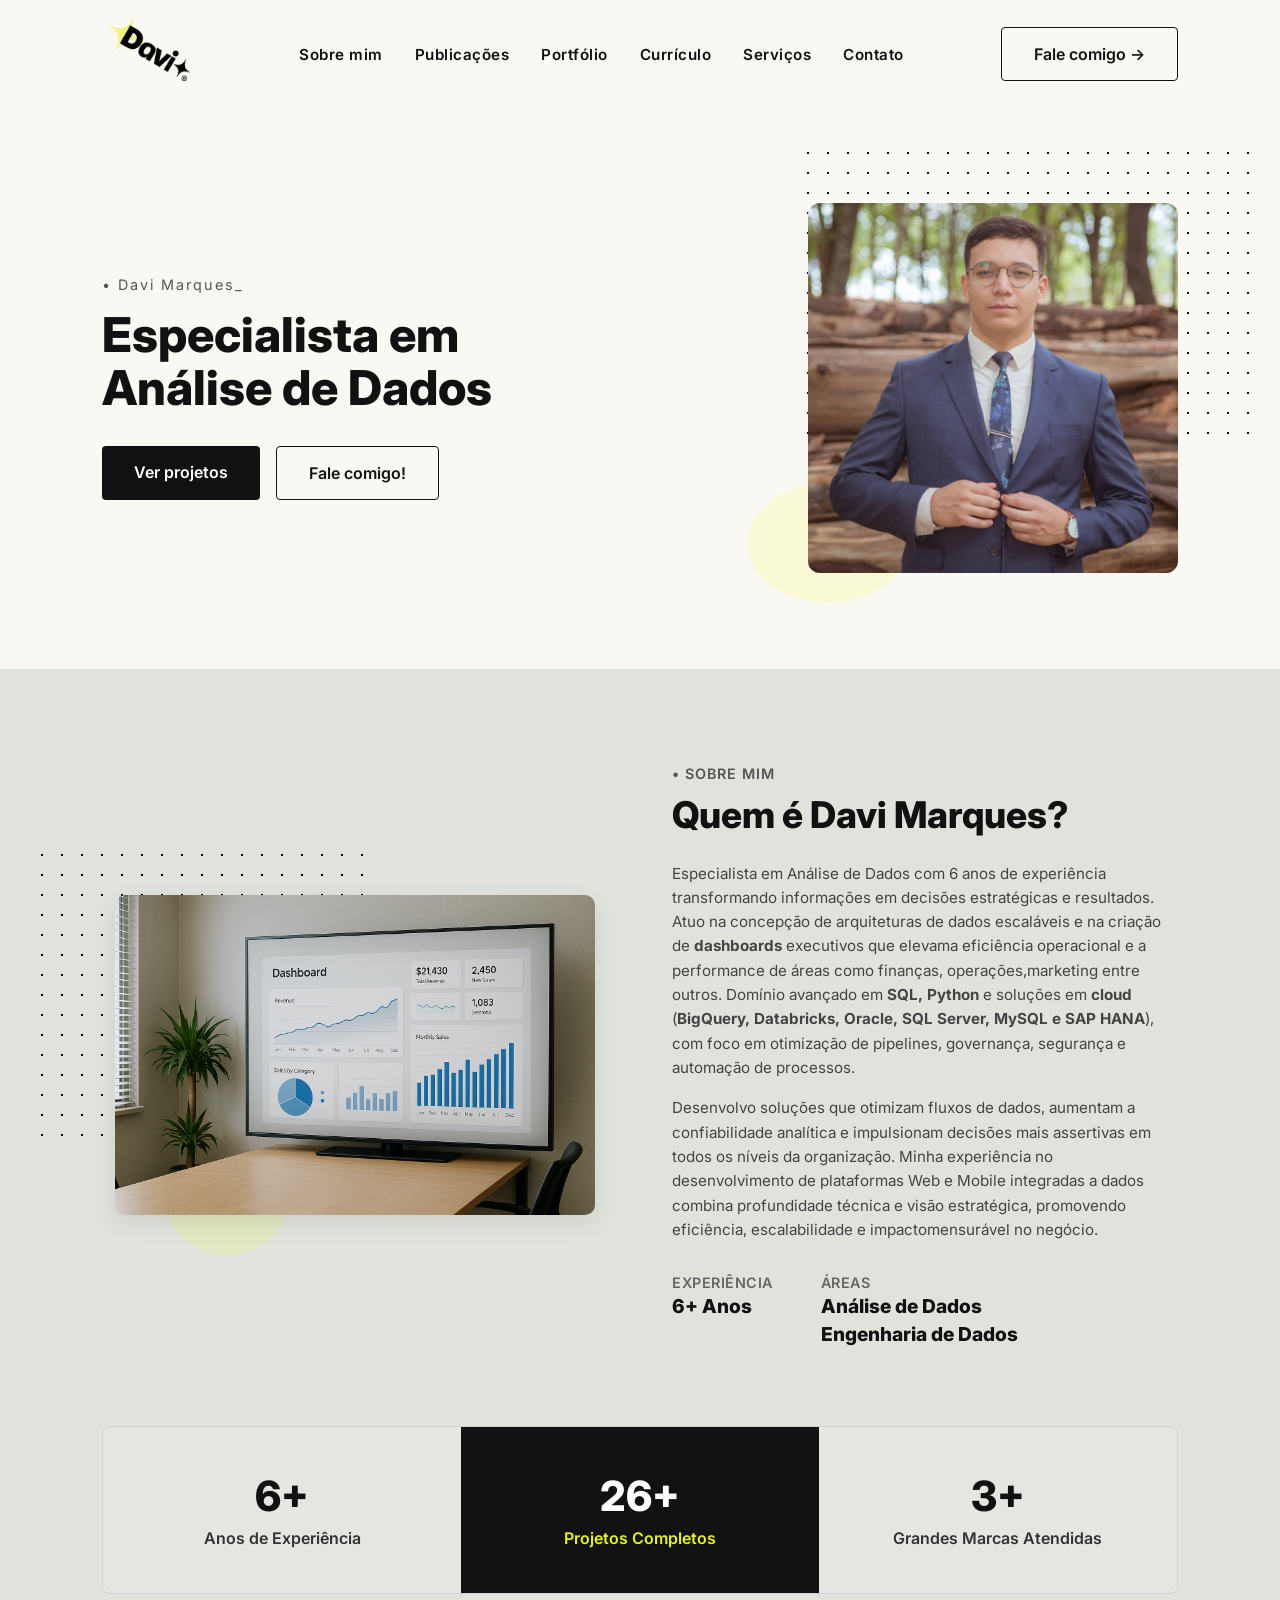
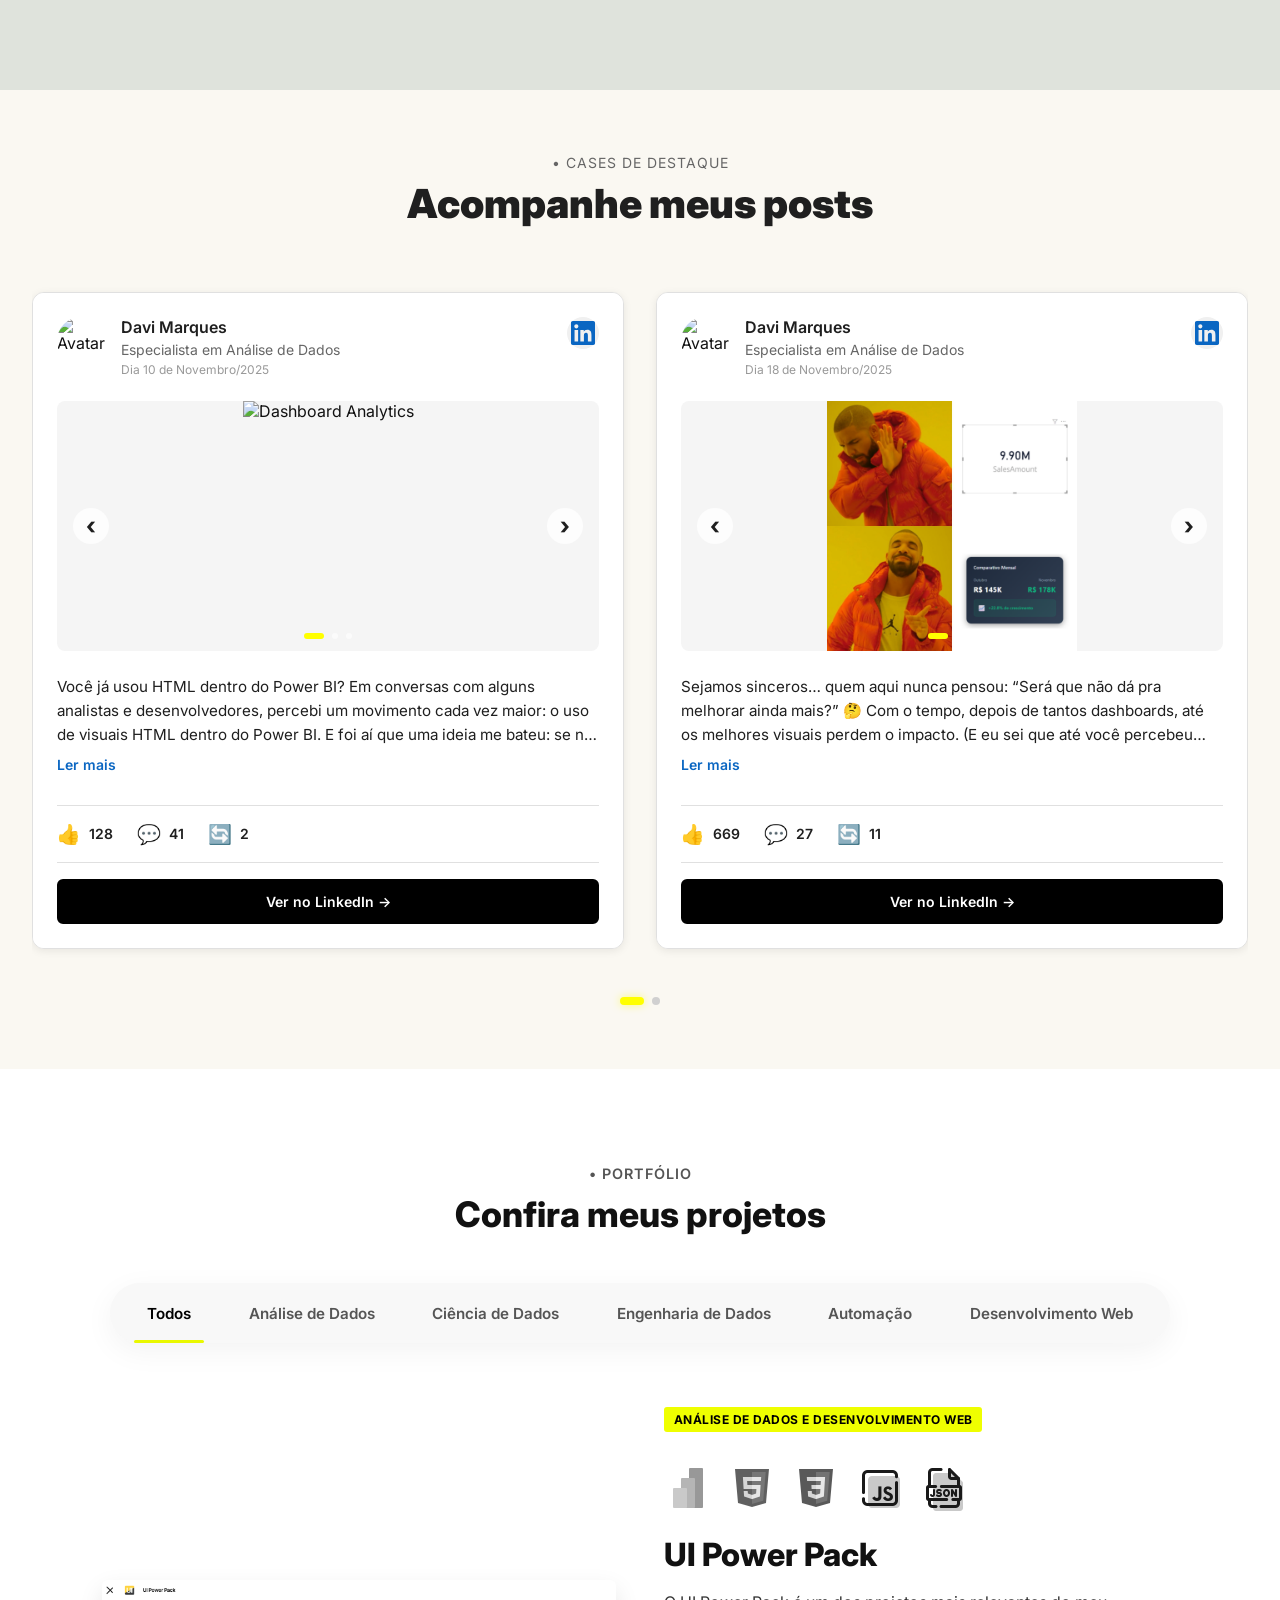
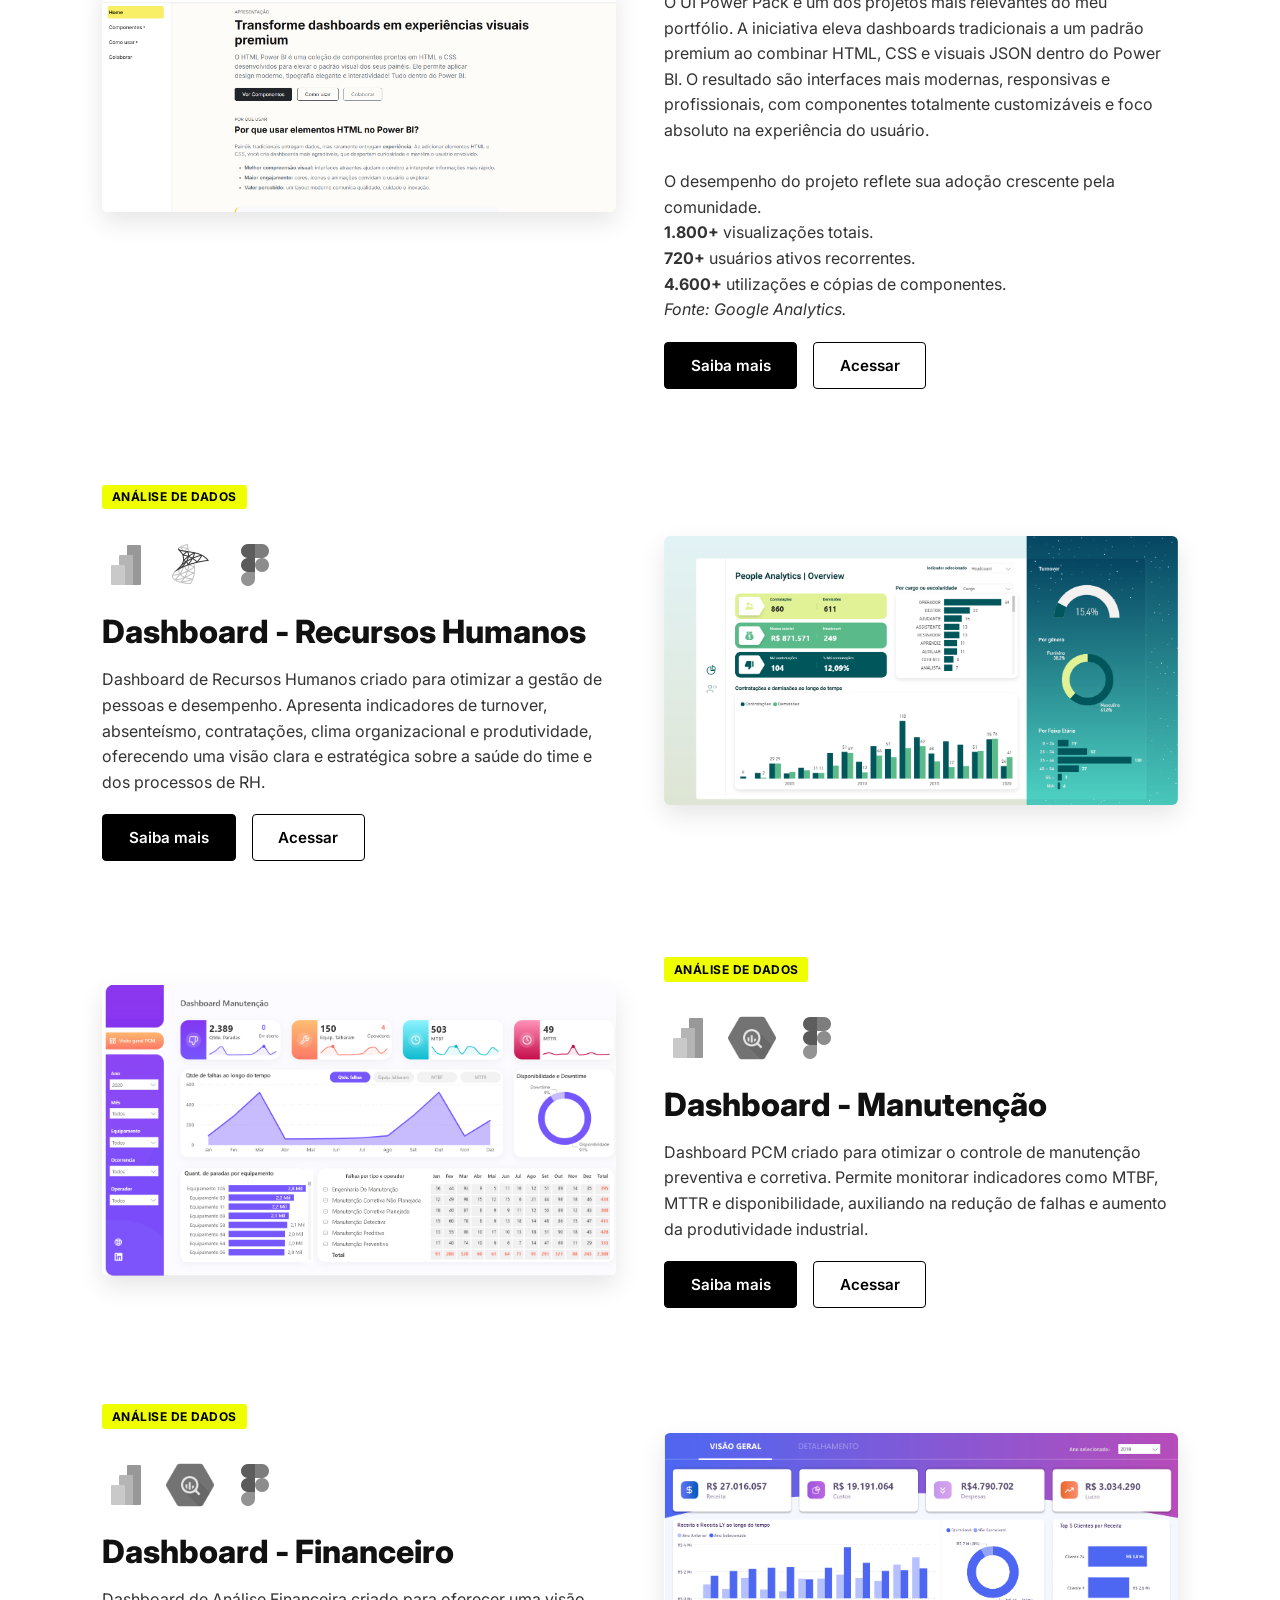
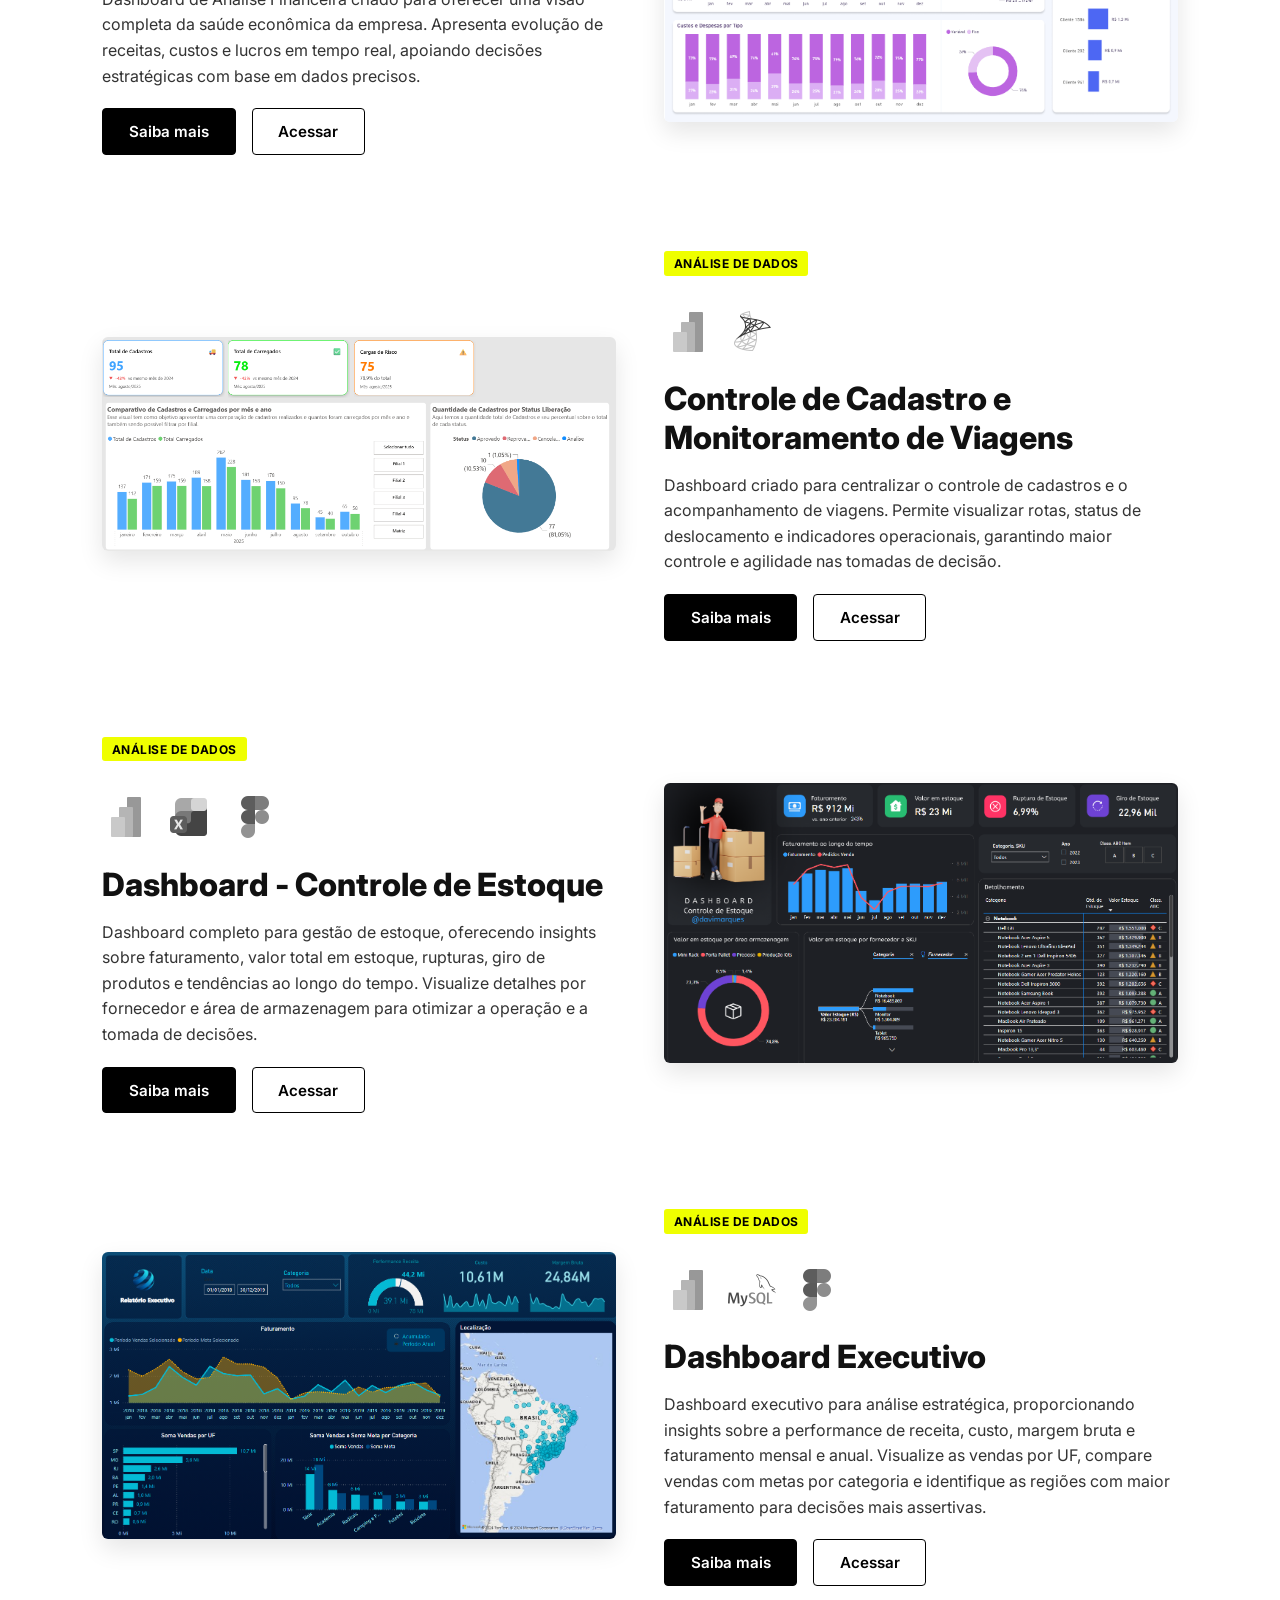
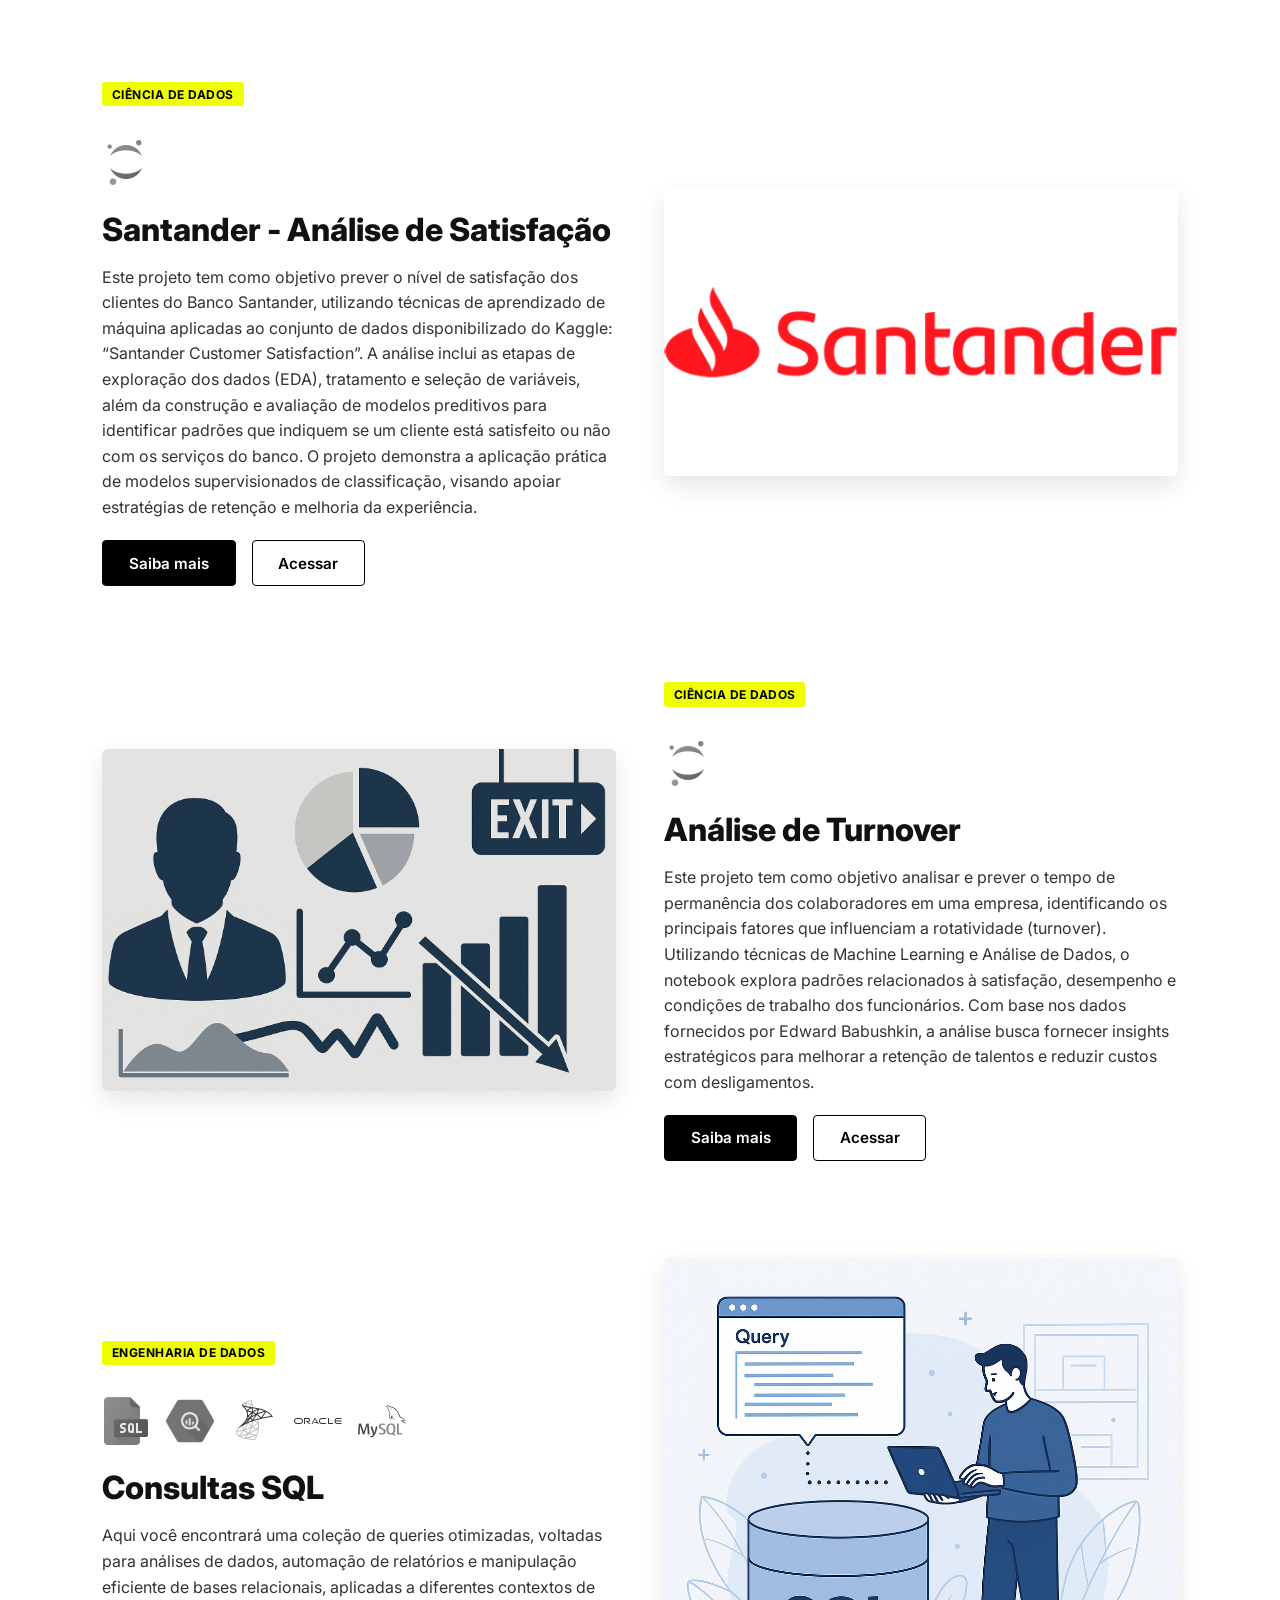
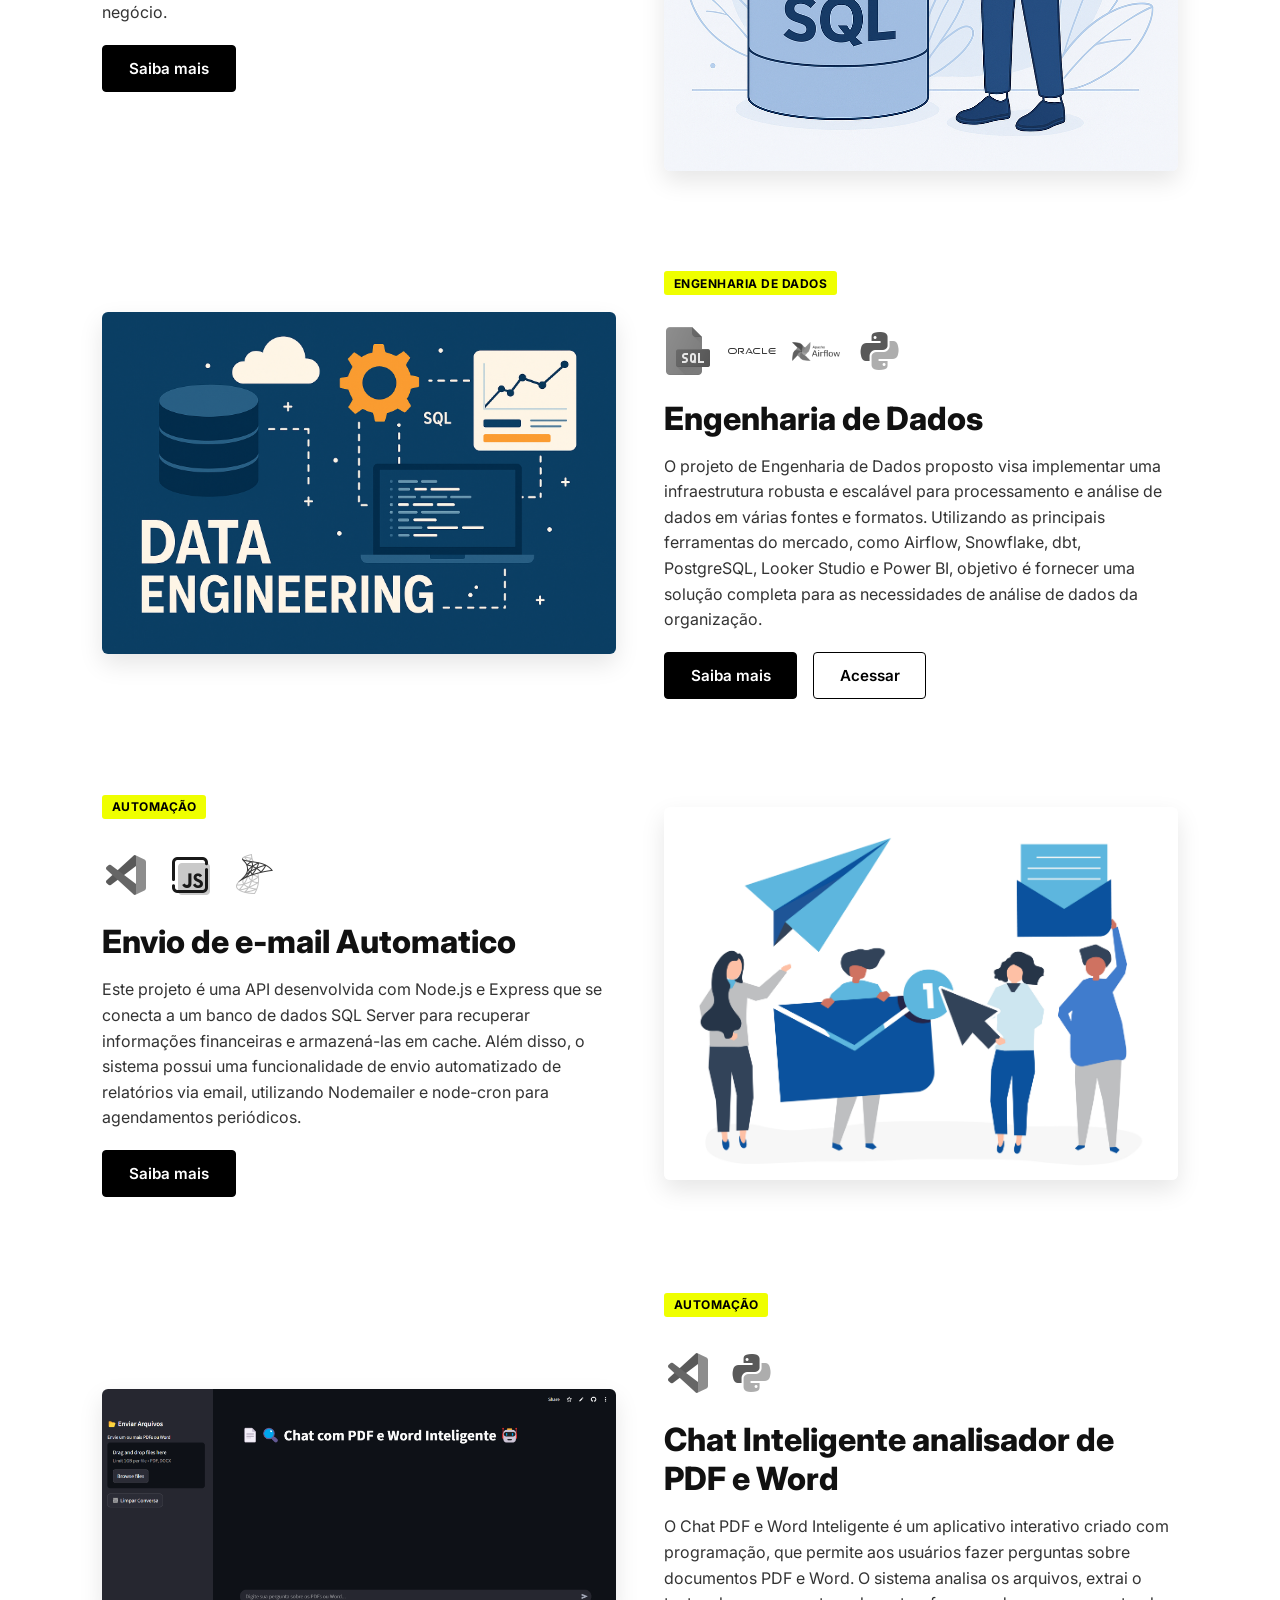
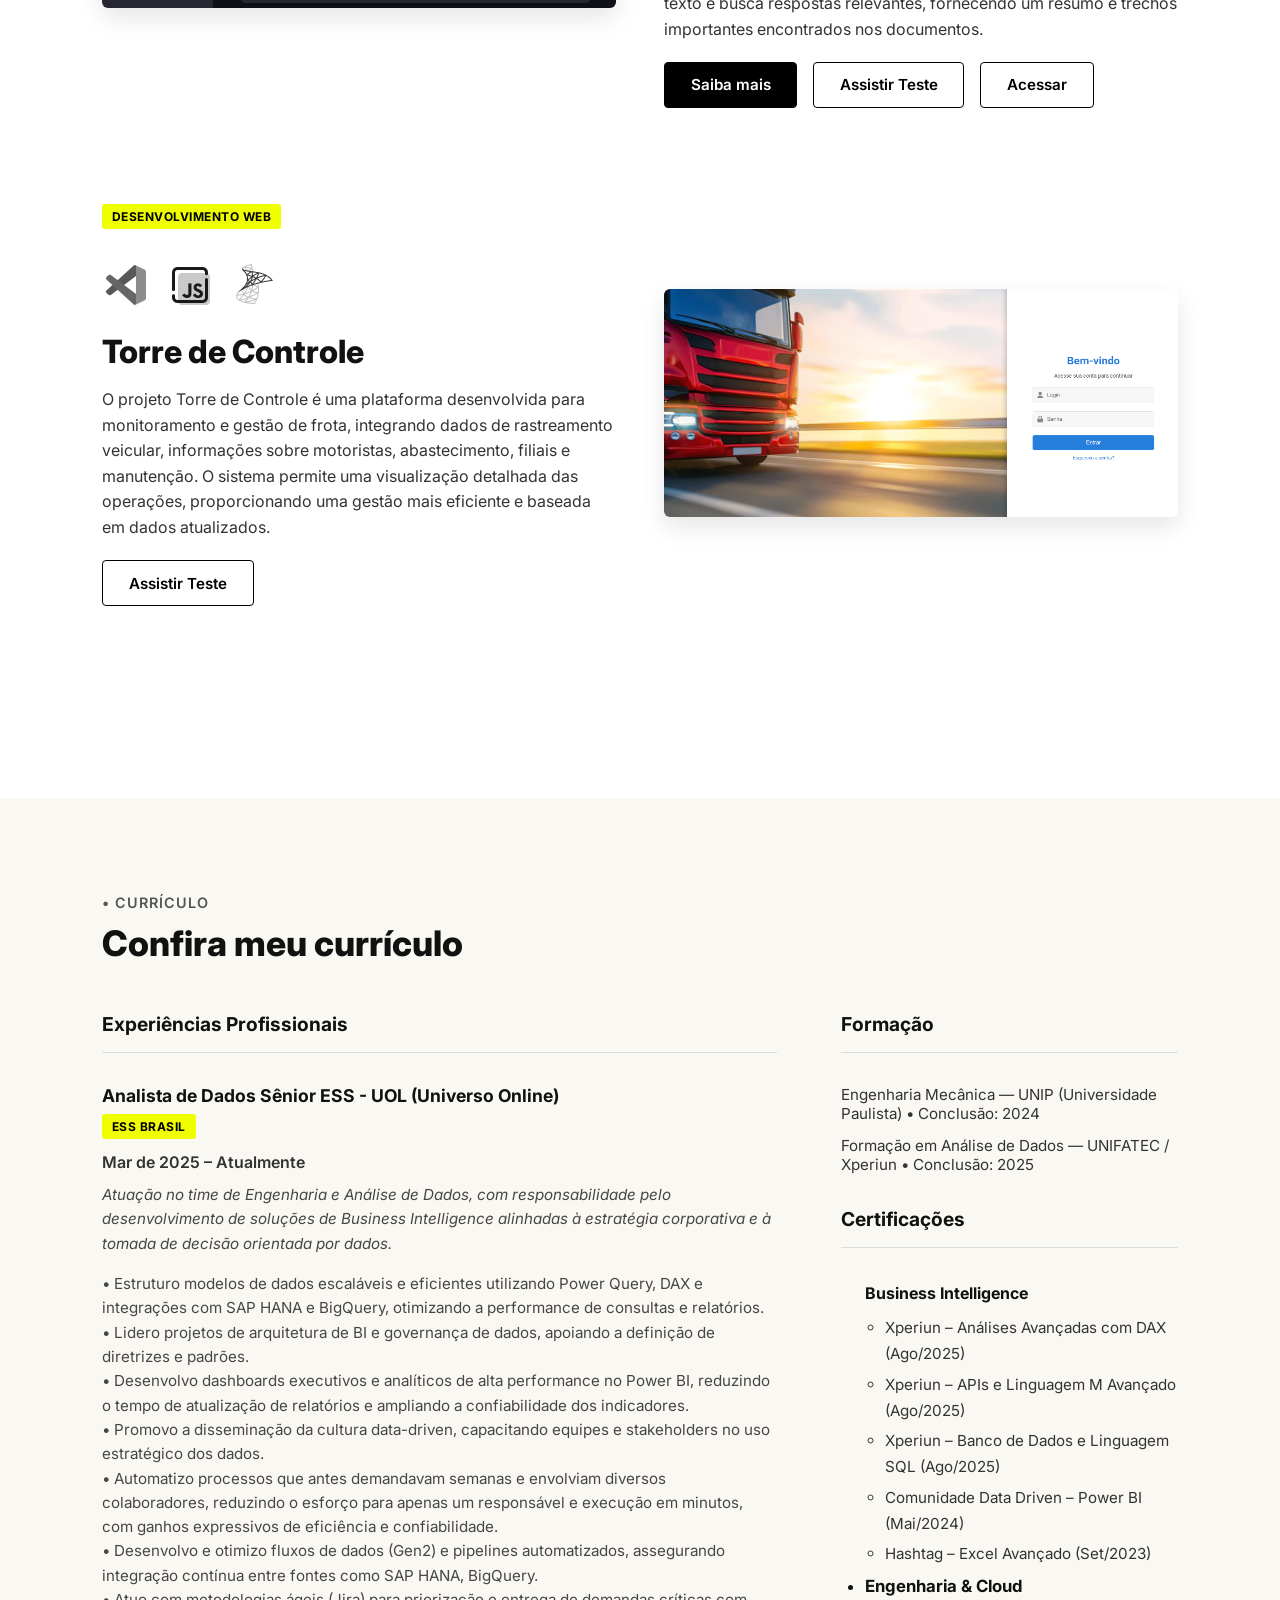
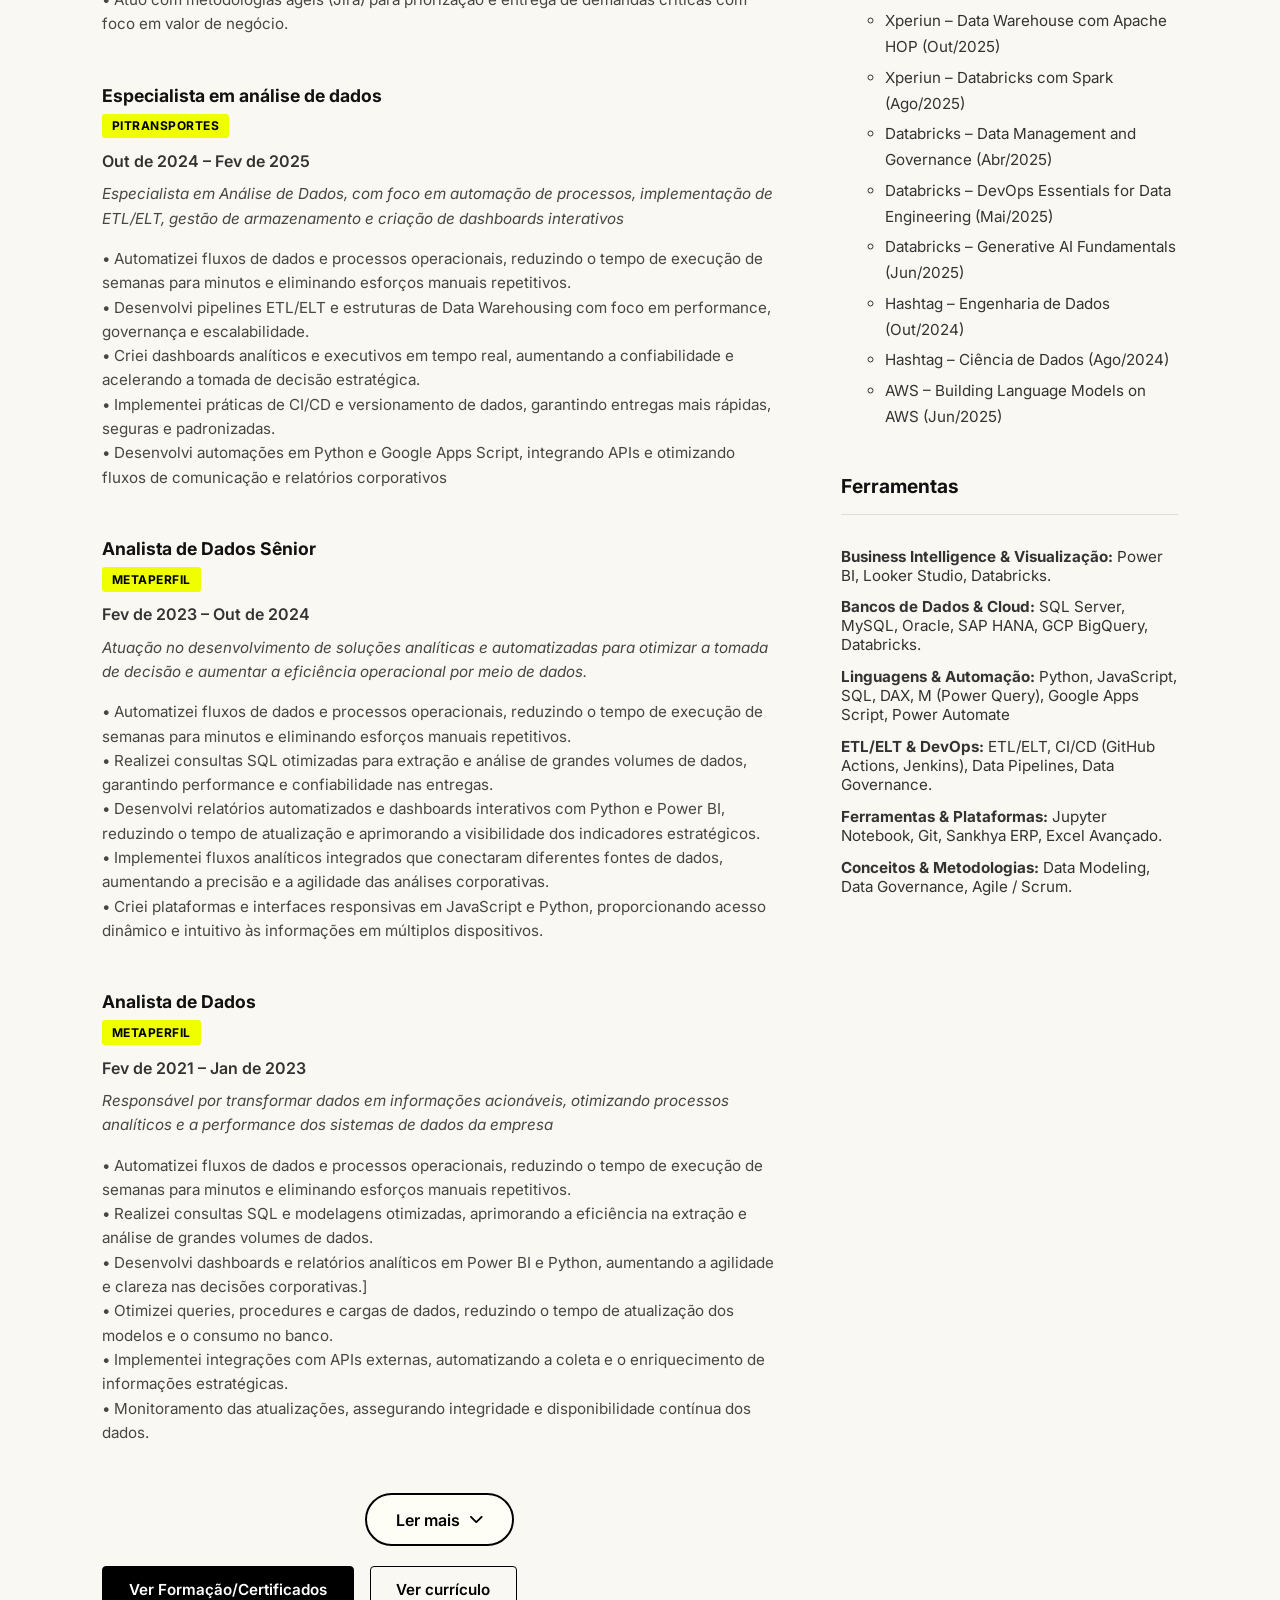
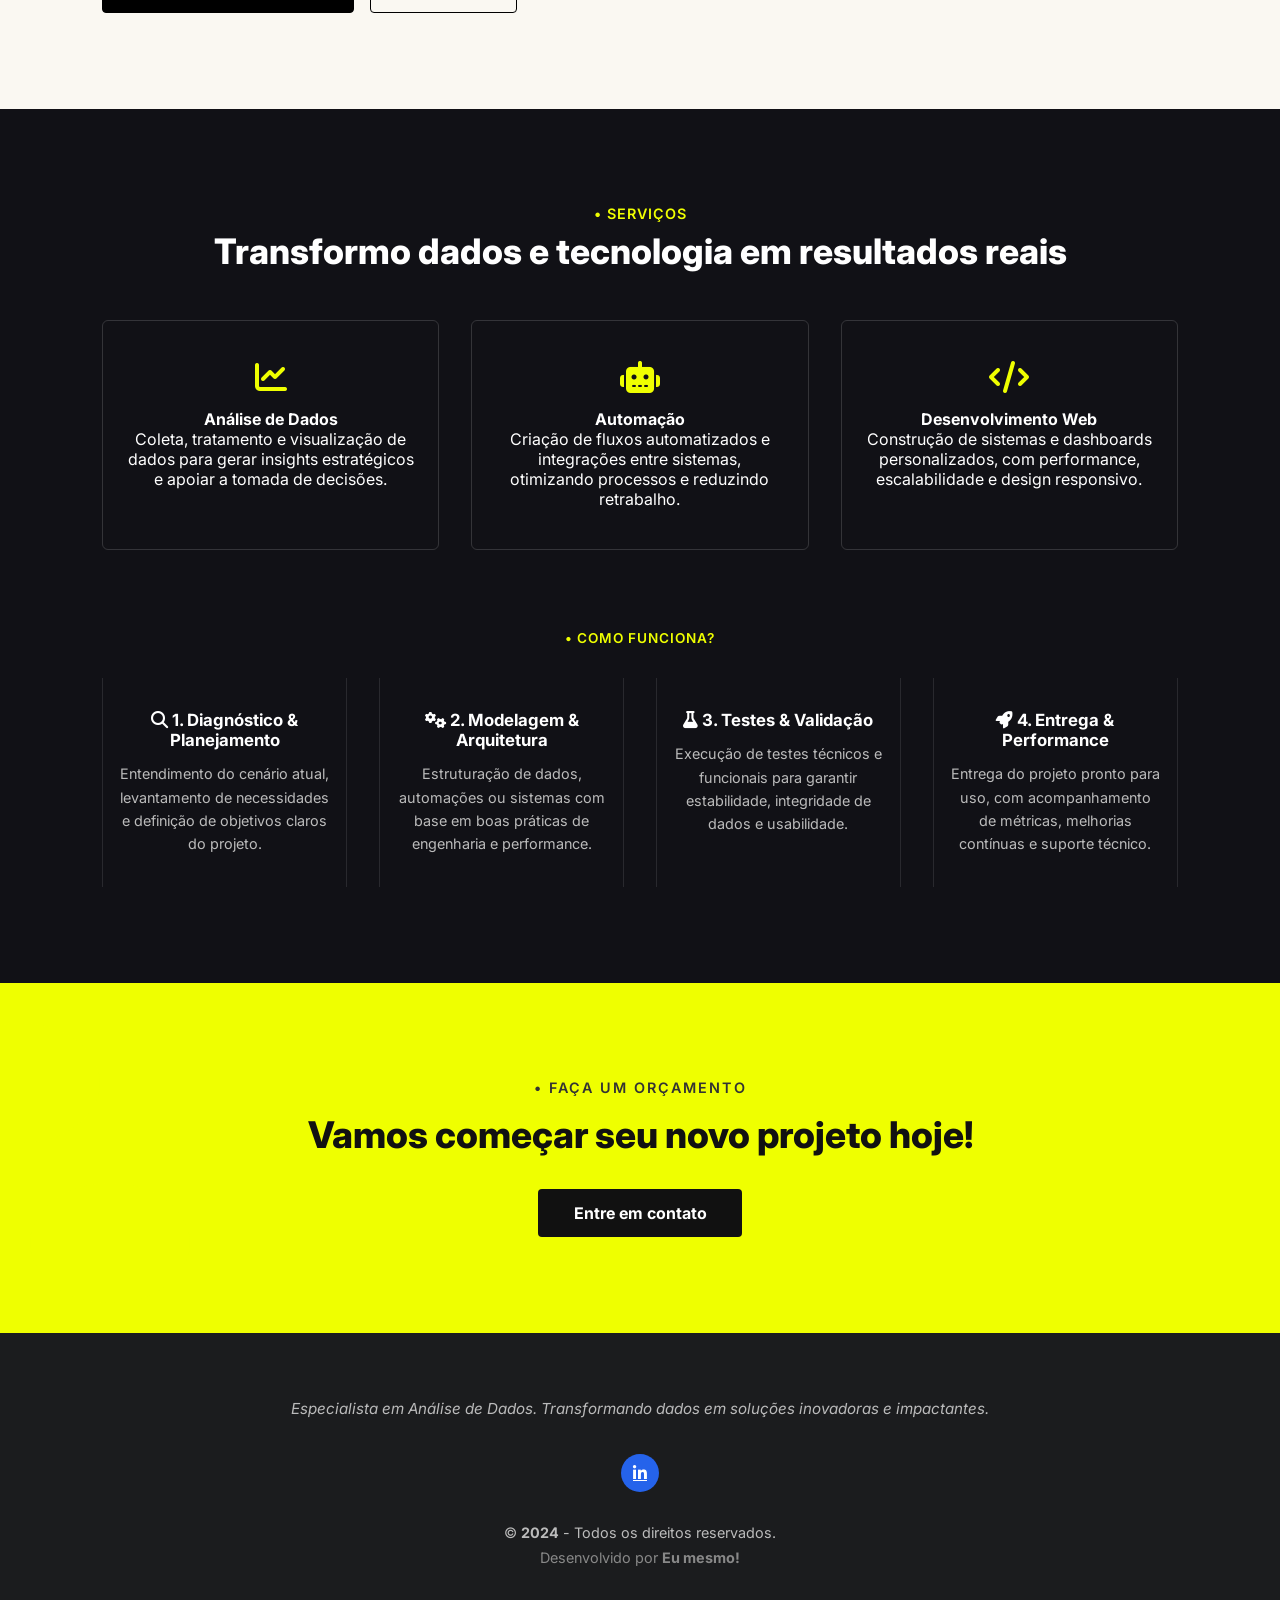
==== commit 80cd5597: "Enviando arquivos" ====
--- a/index.html
+++ b/index.html
@@ -160,7 +160,7 @@
                             <div class="cases-destaque-author">
                                 <h3>Davi Marques</h3>
                                 <p>Especialista em Análise de Dados</p>
-                                <span class="cases-destaque-date">há 2 dias</span>
+                                <span class="cases-destaque-date">Dia 10 de Novembro/2025</span>
                             </div>
                             <a href="https://www.linkedin.com/feed/update/urn:li:activity:7391602304862404608/" target="_blank" class="cases-destaque-linkedin-link">
                                 <svg width="24" height="24" viewBox="0 0 24 24" fill="#0A66C2">
@@ -212,15 +212,15 @@
                         <div class="cases-destaque-card-stats">
                             <div class="cases-destaque-stat">
                                 <span class="cases-destaque-stat-icon">👍</span>
-                                <span class="cases-destaque-stat-value">90</span>
+                                <span class="cases-destaque-stat-value">128</span>
                             </div>
                             <div class="cases-destaque-stat">
                                 <span class="cases-destaque-stat-icon">💬</span>
-                                <span class="cases-destaque-stat-value">38</span>
+                                <span class="cases-destaque-stat-value">41</span>
                             </div>
                             <div class="cases-destaque-stat">
                                 <span class="cases-destaque-stat-icon">🔄</span>
-                                <span class="cases-destaque-stat-value">1</span>
+                                <span class="cases-destaque-stat-value">2</span>
                             </div>
                         </div>
                         <a href="https://www.linkedin.com/feed/update/urn:li:activity:7391602304862404608/" target="_blank" class="cases-destaque-card-link">
@@ -239,7 +239,7 @@
                             <div class="cases-destaque-author">
                                 <h3>Davi Marques</h3>
                                 <p>Especialista em Análise de Dados</p>
-                                <span class="cases-destaque-date">há 5 dias</span>
+                                <span class="cases-destaque-date">Dia 18 de Novembro/2025</span>
                             </div>
                             <a href="https://www.linkedin.com/feed/update/urn:li:activity:7394482521528483840/" target="_blank" class="cases-destaque-linkedin-link">
                                 <svg width="24" height="24" viewBox="0 0 24 24" fill="#0A66C2">
@@ -284,15 +284,15 @@
                         <div class="cases-destaque-card-stats">
                             <div class="cases-destaque-stat">
                                 <span class="cases-destaque-stat-icon">👍</span>
-                                <span class="cases-destaque-stat-value">41</span>
+                                <span class="cases-destaque-stat-value">669</span>
                             </div>
                             <div class="cases-destaque-stat">
                                 <span class="cases-destaque-stat-icon">💬</span>
-                                <span class="cases-destaque-stat-value">1</span>
+                                <span class="cases-destaque-stat-value">27</span>
                             </div>
                             <div class="cases-destaque-stat">
                                 <span class="cases-destaque-stat-icon">🔄</span>
-                                <span class="cases-destaque-stat-value">1</span>
+                                <span class="cases-destaque-stat-value">11</span>
                             </div>
                         </div>
                         <a href="https://www.linkedin.com/feed/update/urn:li:activity:7394482521528483840/" target="_blank" class="cases-destaque-card-link">
@@ -331,17 +331,60 @@
         </ul>
     </div>
 
-
-
-    <!-- PROJETO 1 -->
-    <div class="projeto">
-      <div class="projeto-texto">
-        <span class="tag tag-amarela">Análise de Dados</span>
+    <!-- PROJETO 0 -->
+    <div class="projeto reverse">
+      <div class="projeto-texto">
+        <span class="tag tag-amarela">Análise de Dados e Desenvolvimento Web</span>
 
         <div class="projeto-ferramentas">
             <span class="ferramenta" title="Power BI">
                 <img src="/imgs/power_bi.png" alt="Power BI">
             </span>
+            <span class="ferramenta" title="HTML">
+                <img src="/icones/html.png" alt="HTML">
+            </span>
+            <span class="ferramenta" title="CSS">
+                <img src="/icones/CSS.png" alt="CSS">
+            </span>
+            <span class="ferramenta" title="JavaScript">
+                <img src="/icones/javascript.png" alt="JavaScript">
+            </span>
+            <span class="ferramenta" title="JSON">
+                <img src="/icones/json.png" alt="JSON">
+            </span>
+        </div>
+
+        <h3>UI Power Pack</h3>
+          <p>
+            O UI Power Pack é um dos projetos mais relevantes do meu portfólio. A iniciativa eleva dashboards tradicionais a um padrão premium ao combinar HTML, CSS e visuais JSON dentro do Power BI. O resultado são interfaces mais modernas, responsivas e profissionais, com componentes totalmente customizáveis e foco absoluto na experiência do usuário.
+            <br><br>
+            O desempenho do projeto reflete sua adoção crescente pela comunidade.
+            <br><b>1.800+</b> visualizações totais.
+            <br><b>720+</b> usuários ativos recorrentes.
+            <br><b>4.600+</b> utilizações e cópias de componentes.
+            <em><br>Fonte: Google Analytics.</em>
+          </p>
+
+        <div class="botoes-projeto">
+            <a href="https://visuals-powerbi.vercel.app/" class="btn-saibamais">Saiba mais</a>
+            <a href="https://visuals-powerbi.vercel.app/" target="_blank" class="btn-acessar">Acessar</a>
+        </div>
+      </div>
+
+      <div class="projeto-img">
+        <img src="/imgs/Power_Pack.png" alt="Projeto Power Pack">
+      </div>
+    </div>
+
+    <!-- PROJETO 1
+    <div class="projeto">
+      <div class="projeto-texto">
+        <span class="tag tag-amarela">Análise de Dados</span>
+
+        <div class="projeto-ferramentas">
+            <span class="ferramenta" title="Power BI">
+                <img src="/imgs/power_bi.png" alt="Power BI">
+            </span>
             <span class="ferramenta" title="BigQuery">
                 <img src="/imgs/BQ.png" alt="BigQuery">
             </span>
@@ -363,12 +406,13 @@
       </div>
 
       <div class="projeto-img">
+        
         <img src="/imgs/DRE_FINANCEIRO.png" alt="DRE Financeiro">
       </div>
-    </div>
-
-    <!-- PROJETO 2 -->
-    <div class="projeto reverse">
+    </div> -->
+
+    <!-- PROJETO  -->
+    <div class="projeto">
       <div class="projeto-texto">
         <span class="tag tag-amarela">Análise de Dados</span>
 
@@ -376,6 +420,73 @@
             <span class="ferramenta" title="Power BI">
                 <img src="/imgs/power_bi.png" alt="Power BI">
             </span>
+            <span class="ferramenta" title="SQL Server">
+                <img src="/imgs/SQL_SERVER.png" alt="SQL Server">
+            </span>
+            <span class="ferramenta" title="Figma">
+                <img src="/imgs/figma.png" alt="Figma">
+            </span>
+        </div>
+
+        <h3>Dashboard - Recursos Humanos</h3>
+        <p>
+        Dashboard de Recursos Humanos criado para otimizar a gestão de pessoas e desempenho. Apresenta indicadores de turnover, absenteísmo, contratações, clima organizacional e produtividade, oferecendo uma visão clara e estratégica sobre a saúde do time e dos processos de RH.        
+        </p>
+
+        <div class="botoes-projeto">
+            <a href="#" class="btn-saibamais">Saiba mais</a>
+            <a href="https://app.powerbi.com/view?r=eyJrIjoiZjU1YjMxODQtNjg0Mi00ZTU0LThmNTEtODllZjI5YjQ5MDE4IiwidCI6ImI5NGI1ZDk3LTQzNDgtNGE5MS05NmU0LThkMzc4NTMwYjYxOCJ9" target="_blank" class="btn-acessar">Acessar</a>
+        </div>
+      </div>
+
+      <div class="projeto-img">
+        <img src="/imgs/Dashboard_RH.png" alt="Comercial">
+      </div>
+    </div>
+
+    <!-- PROJETO  -->
+    <!-- <div class="projeto">
+      <div class="projeto-texto">
+        <span class="tag tag-amarela">Análise de Dados</span>
+
+        <div class="projeto-ferramentas">
+            <span class="ferramenta" title="Power BI">
+                <img src="/imgs/power_bi.png" alt="Power BI">
+            </span>
+            <span class="ferramenta" title="SQL Server">
+                <img src="/imgs/SQL_SERVER.png" alt="SQL Server">
+            </span>
+            <span class="ferramenta" title="Figma">
+                <img src="/imgs/figma.png" alt="Figma">
+            </span>
+        </div>
+
+        <h3>Dashboard - Vendas</h3>
+        <p>
+          Dashboard de Vendas criado para monitorar resultados em tempo real, analisando volume de vendas, rentabilidade e tendências de mercado. Fornece insights claros para decisões comerciais mais assertivas.
+        </p>
+
+        <div class="botoes-projeto">
+            <a href="#" class="btn-saibamais">Saiba mais</a>
+            <a href="https://app.powerbi.com/view?r=eyJrIjoiMzA5YzMyMDItM2E1Yi00NjljLWEyMmQtZDI5ZjUzZTNjMjQwIiwidCI6ImI5NGI1ZDk3LTQzNDgtNGE5MS05NmU0LThkMzc4NTMwYjYxOCJ9" target="_blank" class="btn-acessar">Acessar</a>
+        </div>
+      </div>
+
+      <div class="projeto-img">
+        <img src="/imgs/Dashboard_Vendas2.png" alt="Dashboard de Vendas">
+      </div>
+    </div> -->
+
+
+    <!-- PROJETO 2 -->
+    <!-- <div class="projeto reverse">
+      <div class="projeto-texto">
+        <span class="tag tag-amarela">Análise de Dados</span>
+
+        <div class="projeto-ferramentas">
+            <span class="ferramenta" title="Power BI">
+                <img src="/imgs/power_bi.png" alt="Power BI">
+            </span>
             <span class="ferramenta" title="BigQuery">
                 <img src="/imgs/BQ.png" alt="BigQuery">
             </span>
@@ -398,10 +509,10 @@
       <div class="projeto-img">
         <img src="/imgs/Dashboard_comercial.png" alt="Comercial">
       </div>
-    </div>
+    </div> -->
 
     <!-- PROJETO 3 -->
-    <div class="projeto">
+    <!-- <div class="projeto">
       <div class="projeto-texto">
         <span class="tag tag-amarela">Análise de Dados</span>
 
@@ -431,7 +542,7 @@
       <div class="projeto-img">
         <img src="/imgs/Dashboard_vendas.png" alt="Dashboard de Vendas">
       </div>
-    </div>
+    </div> -->
 
     <!-- PROJETO 4 -->
     <div class="projeto reverse">
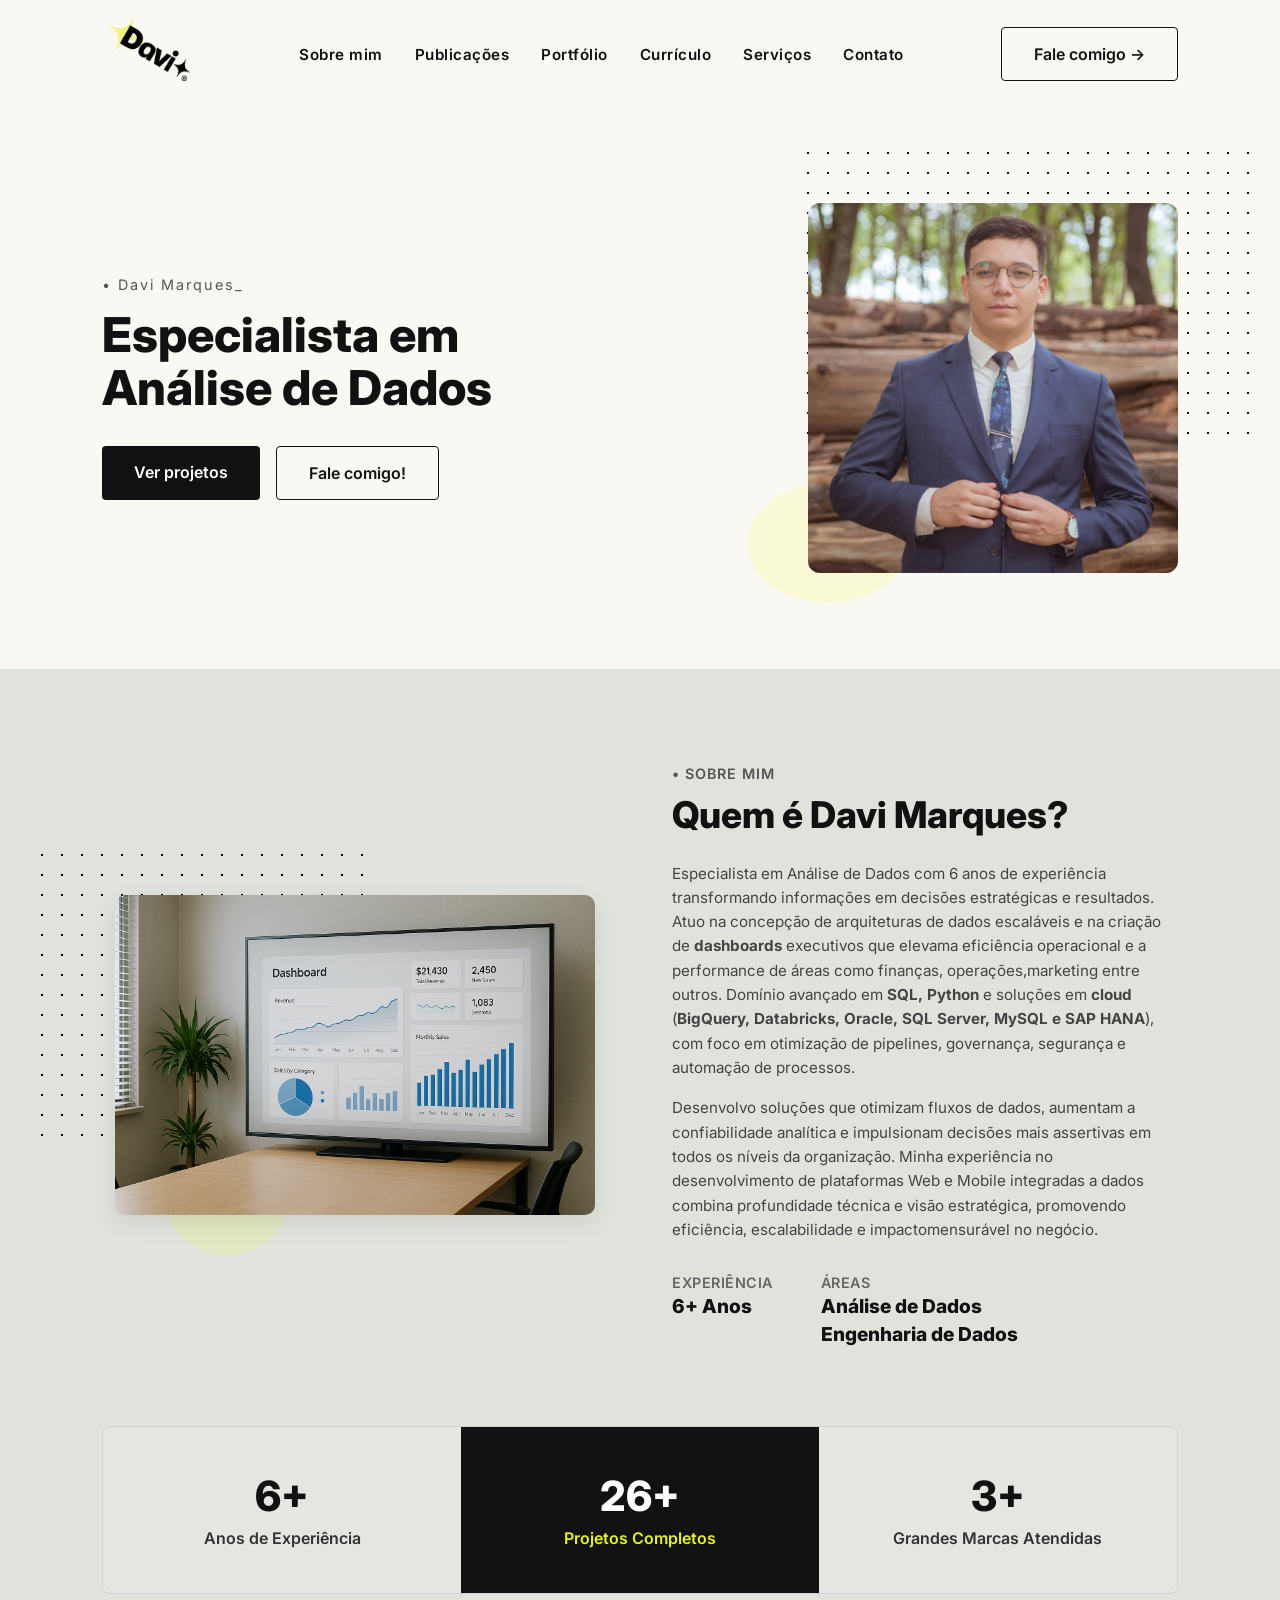
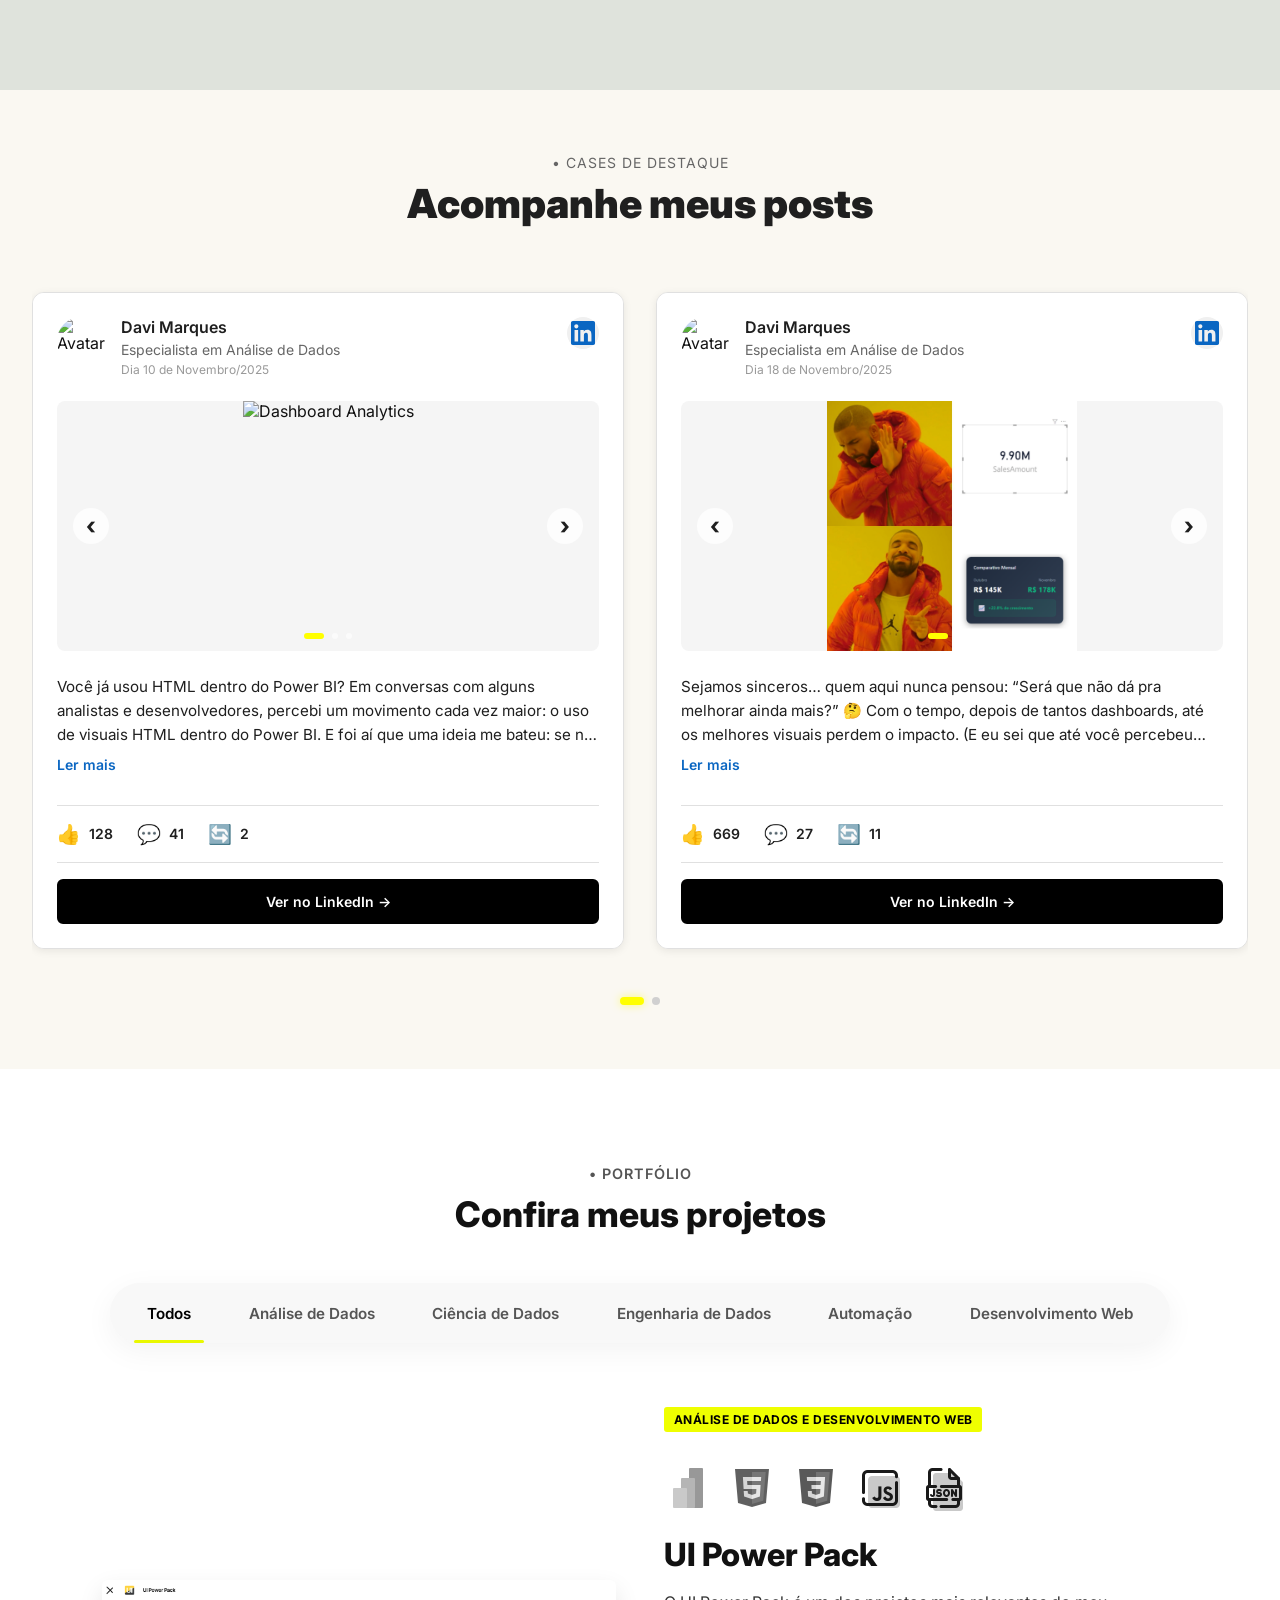
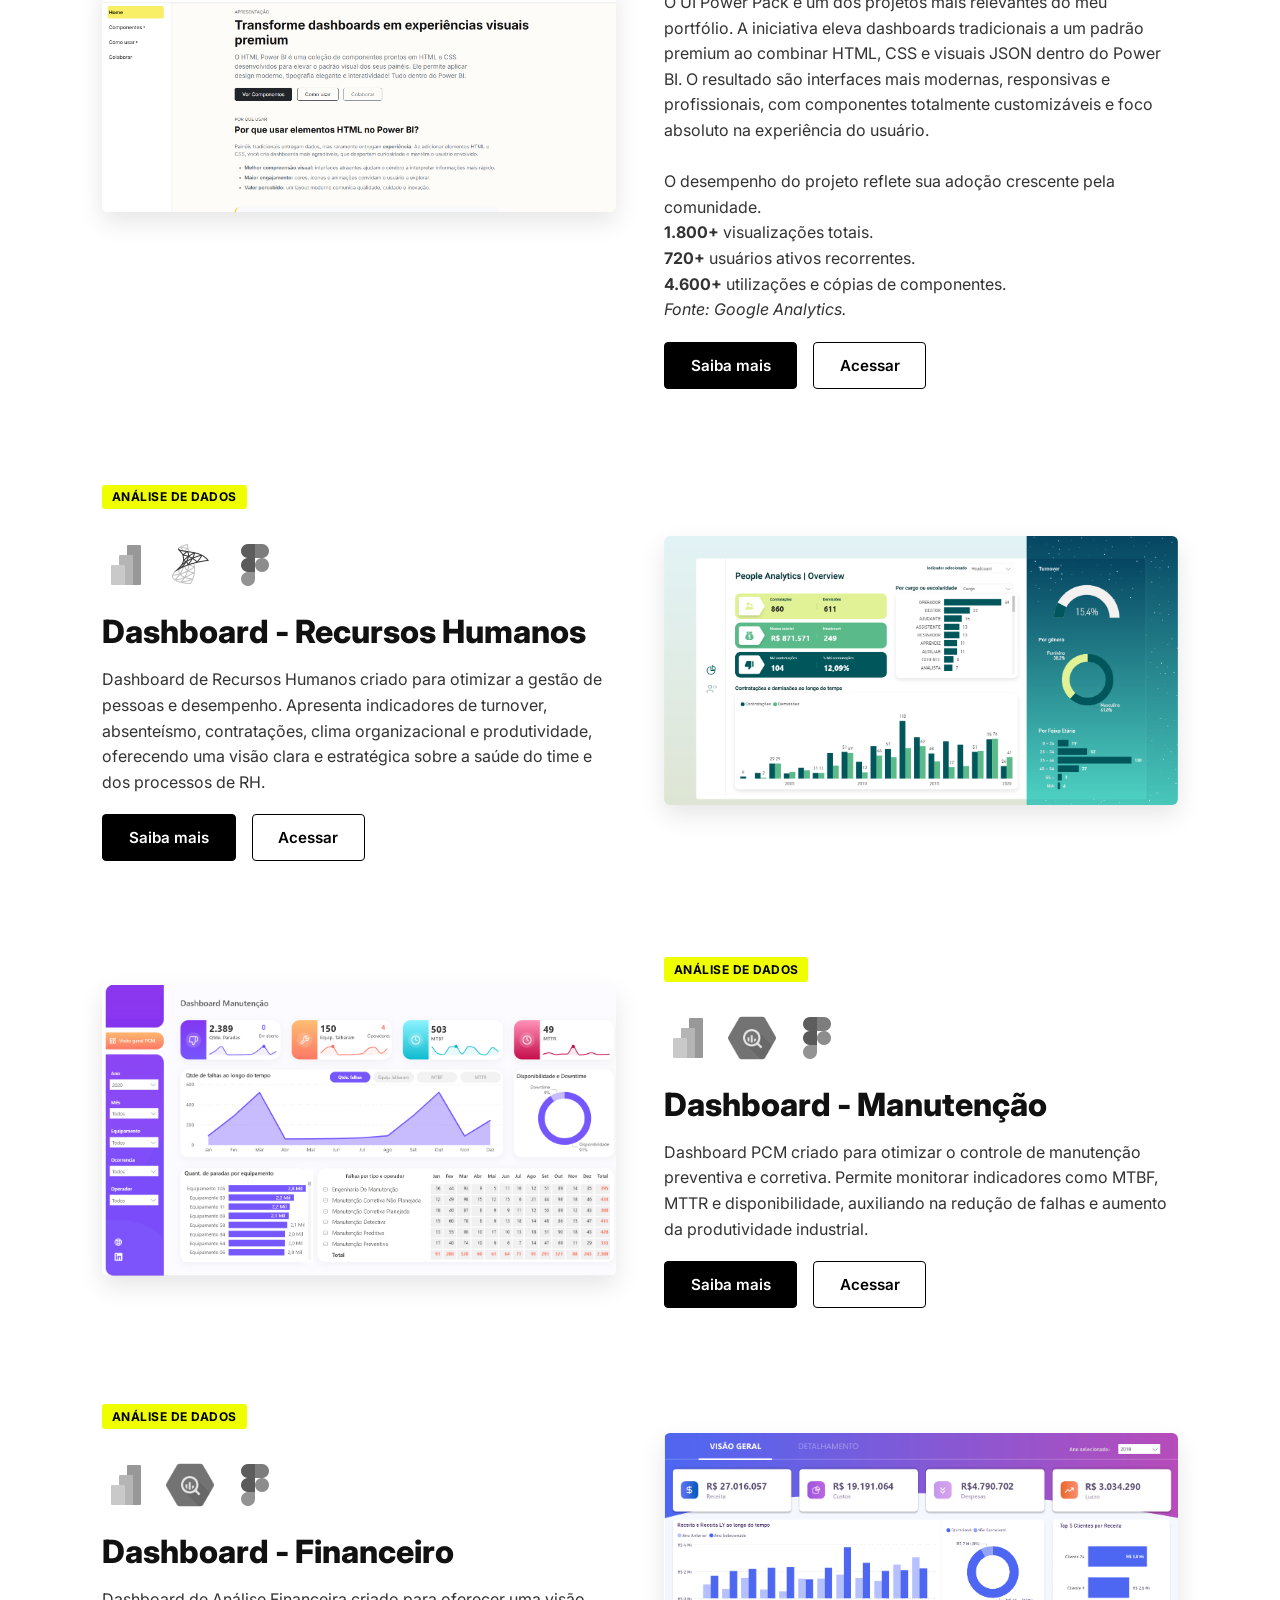
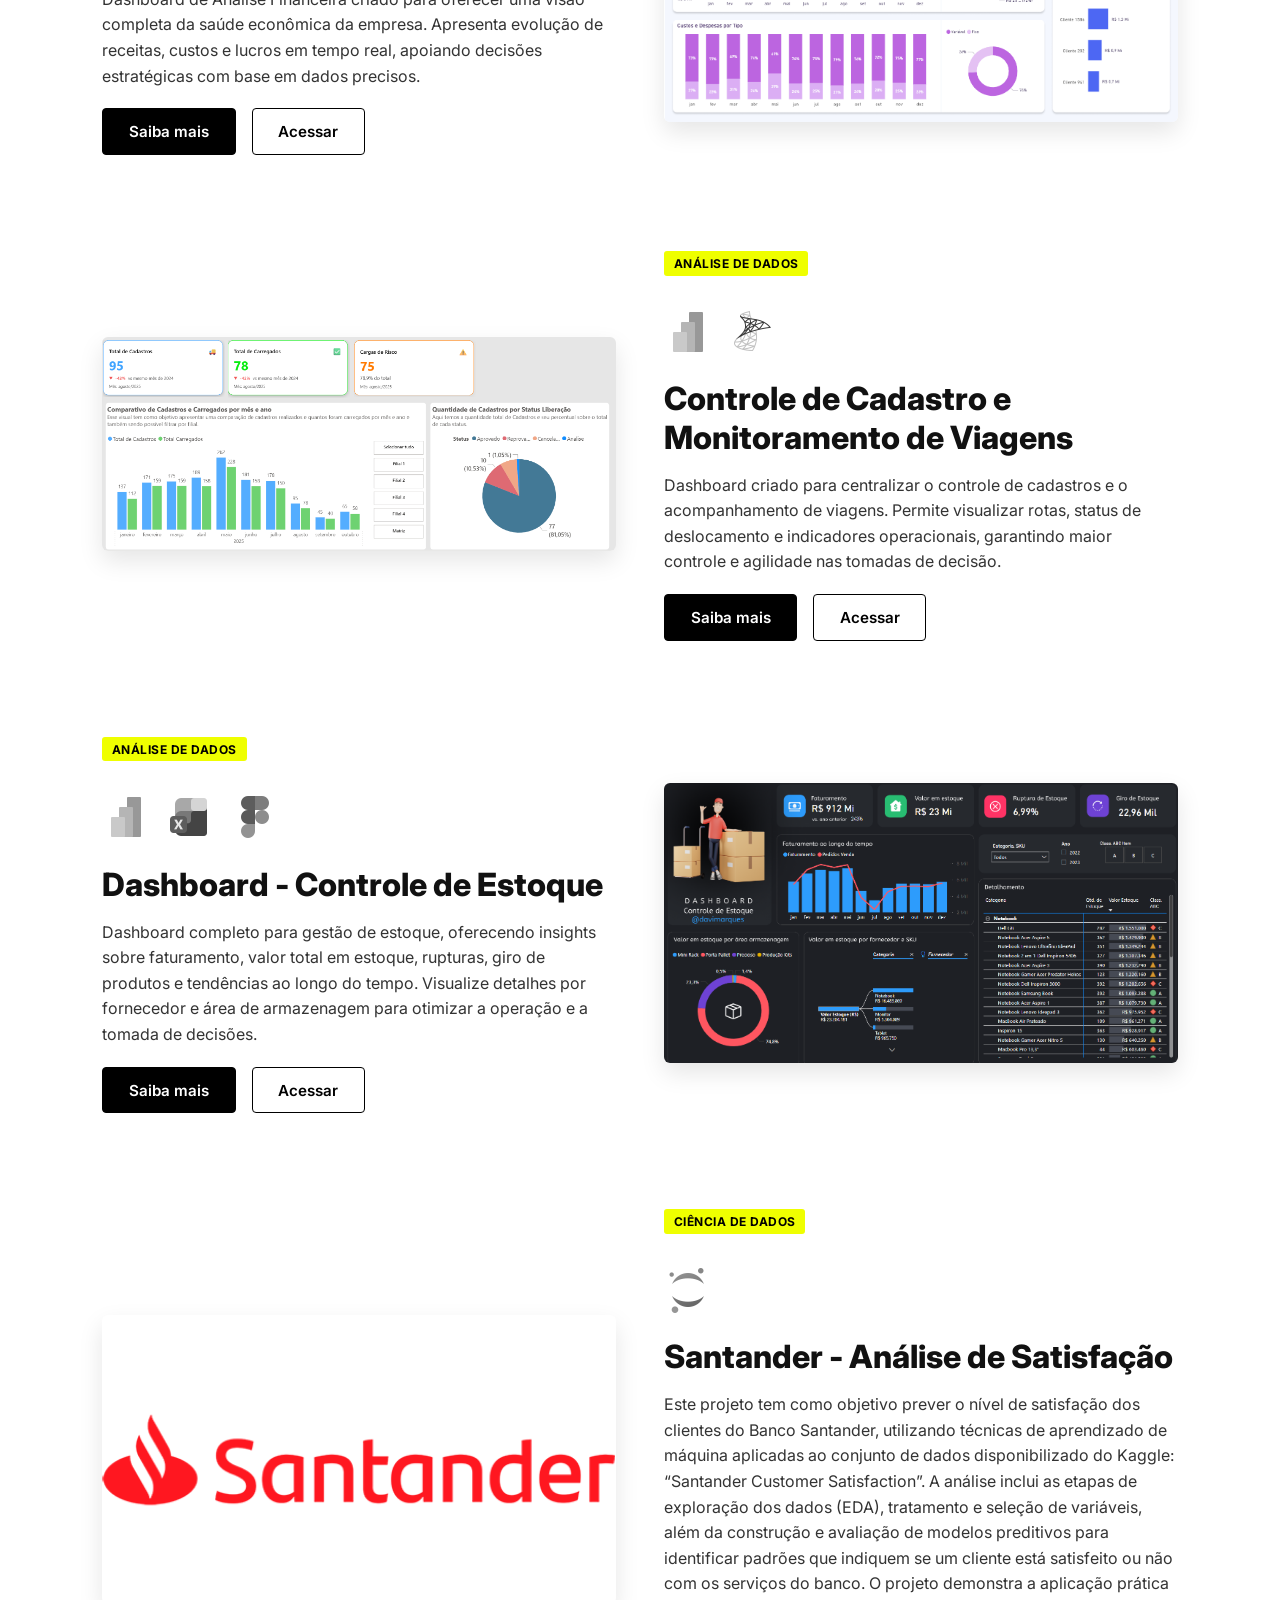
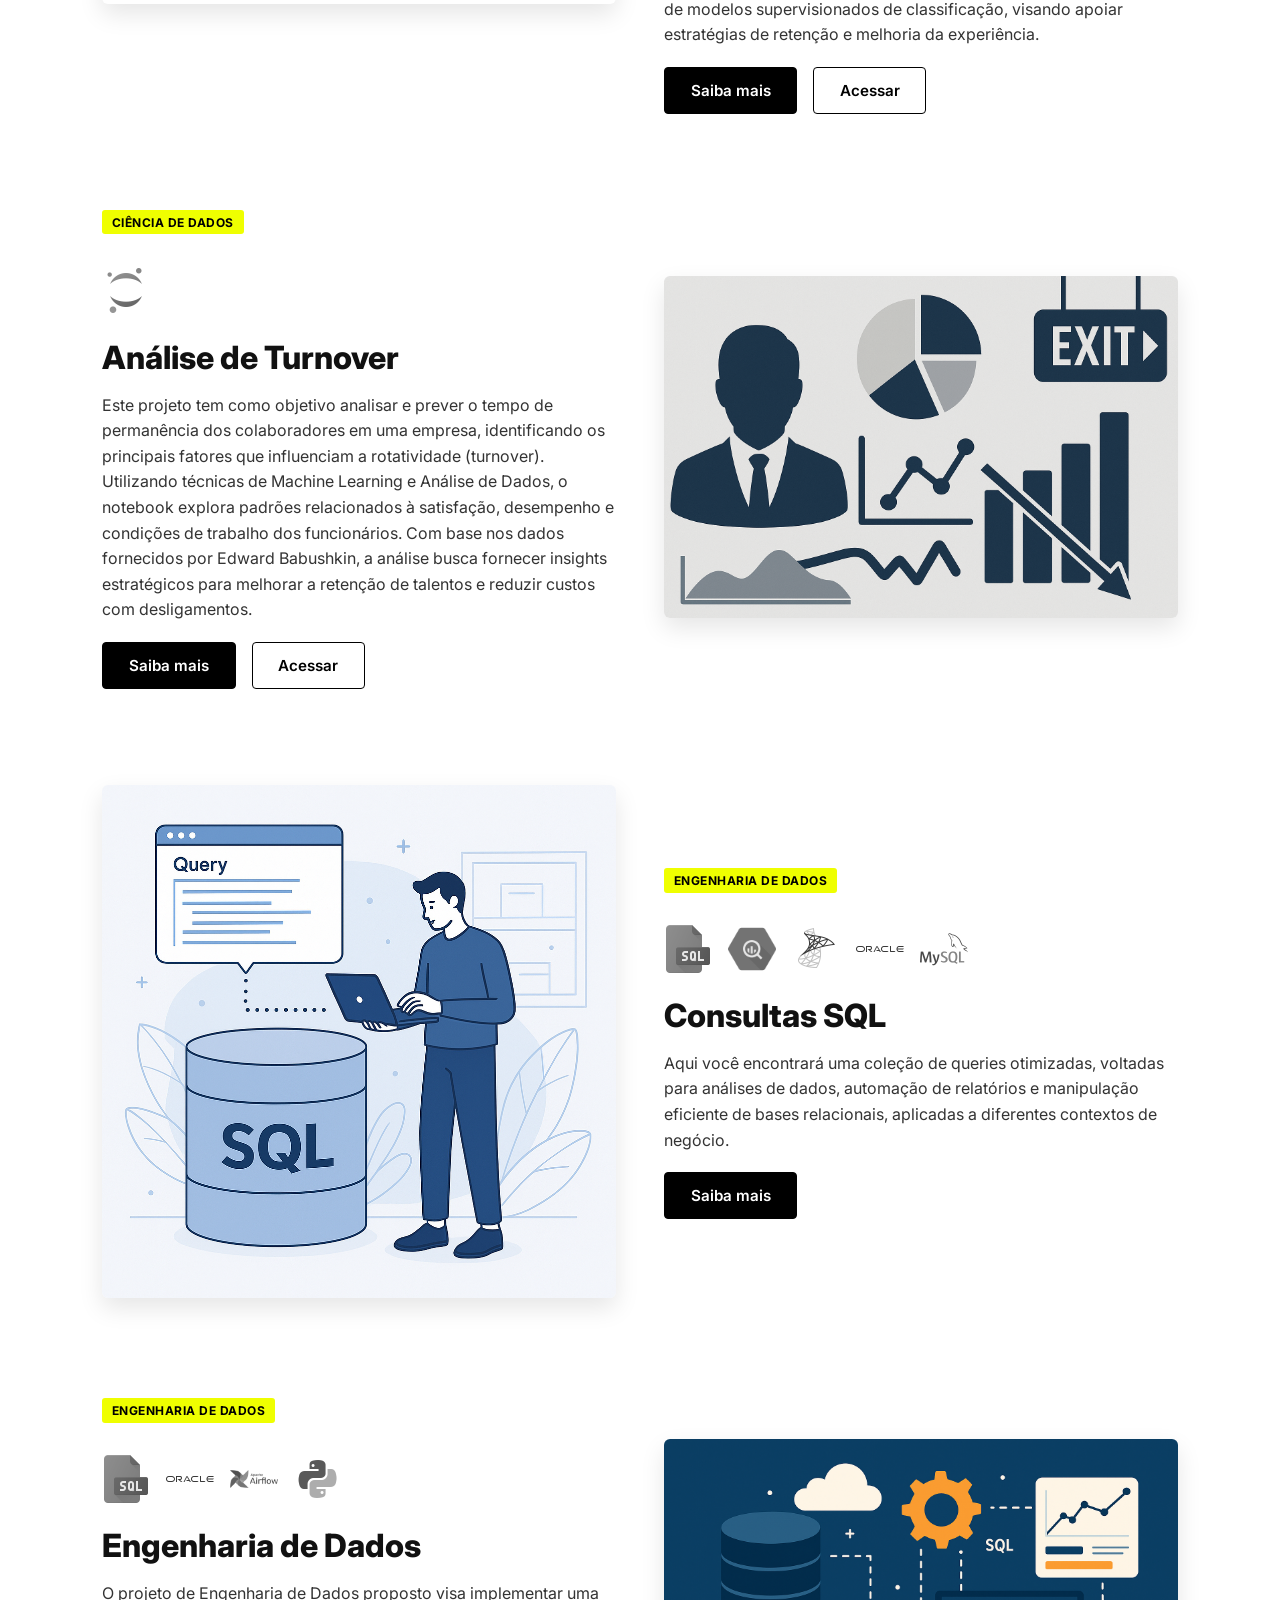
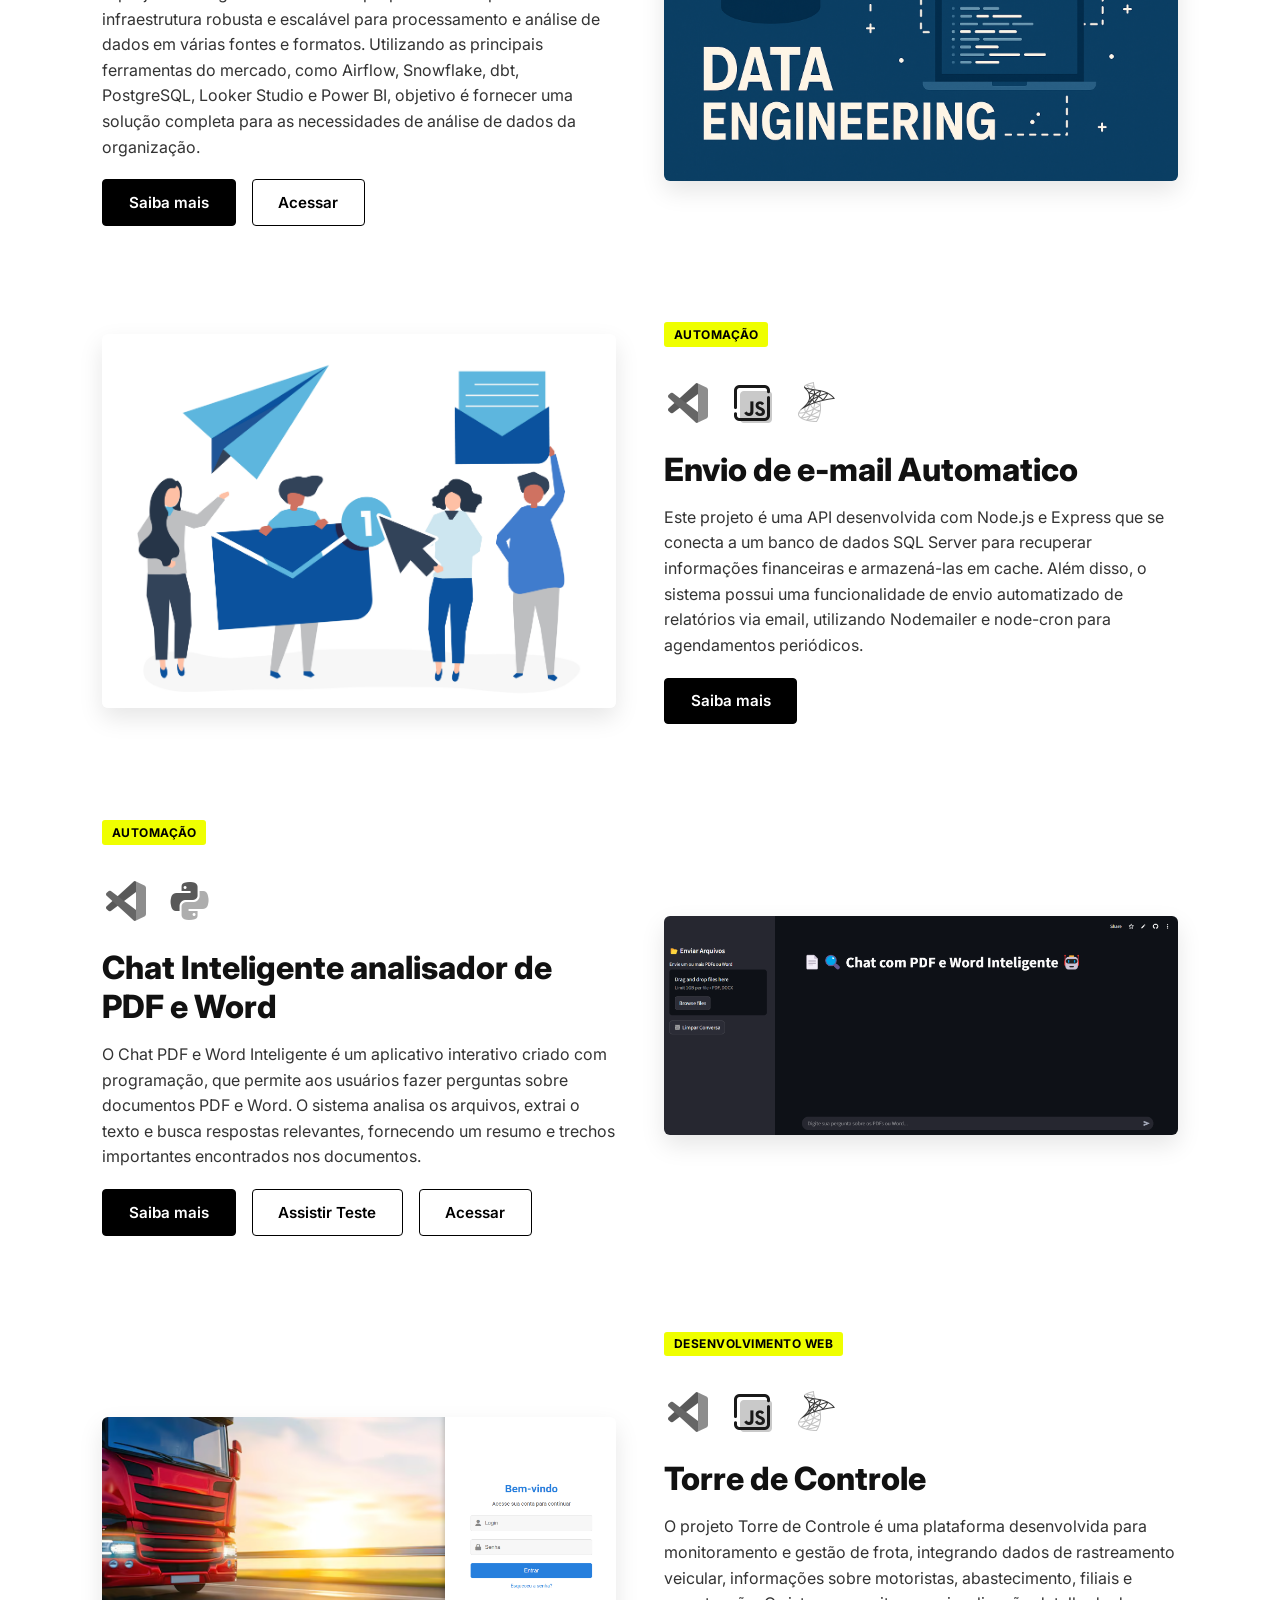
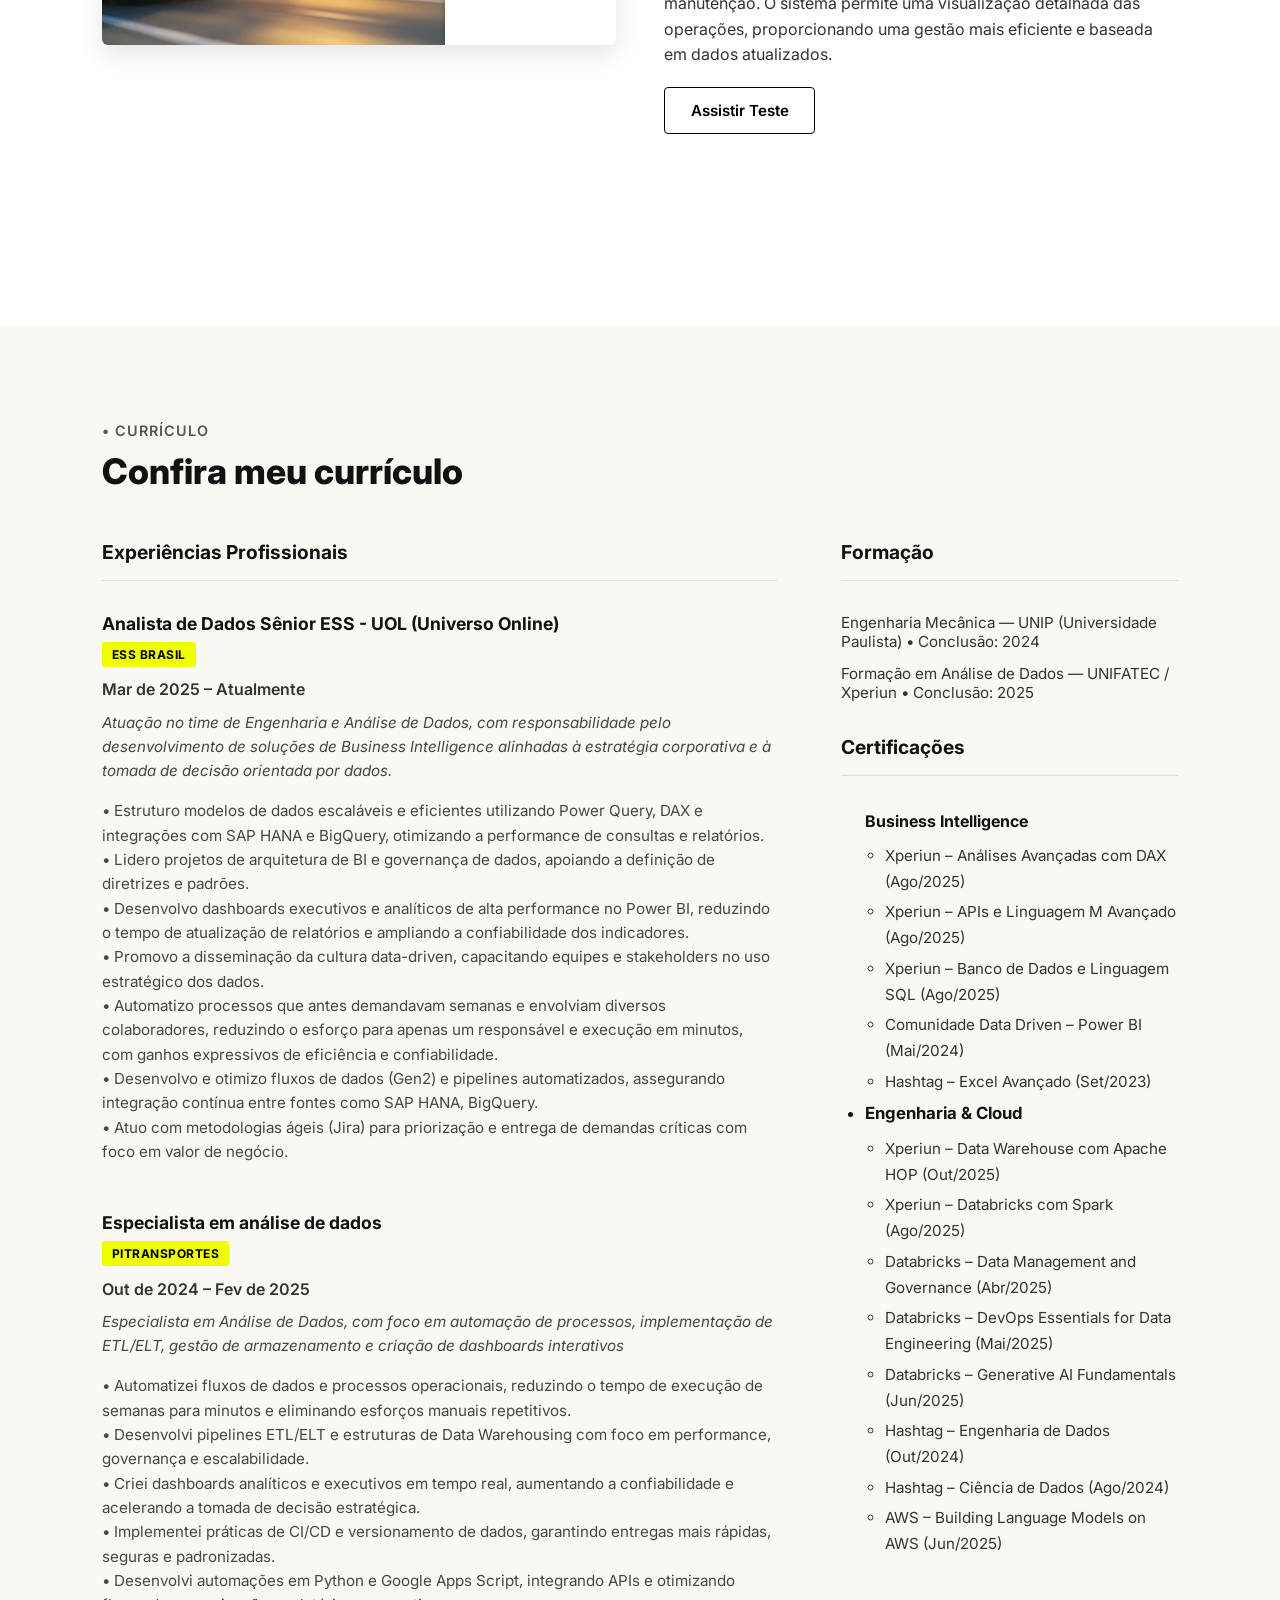
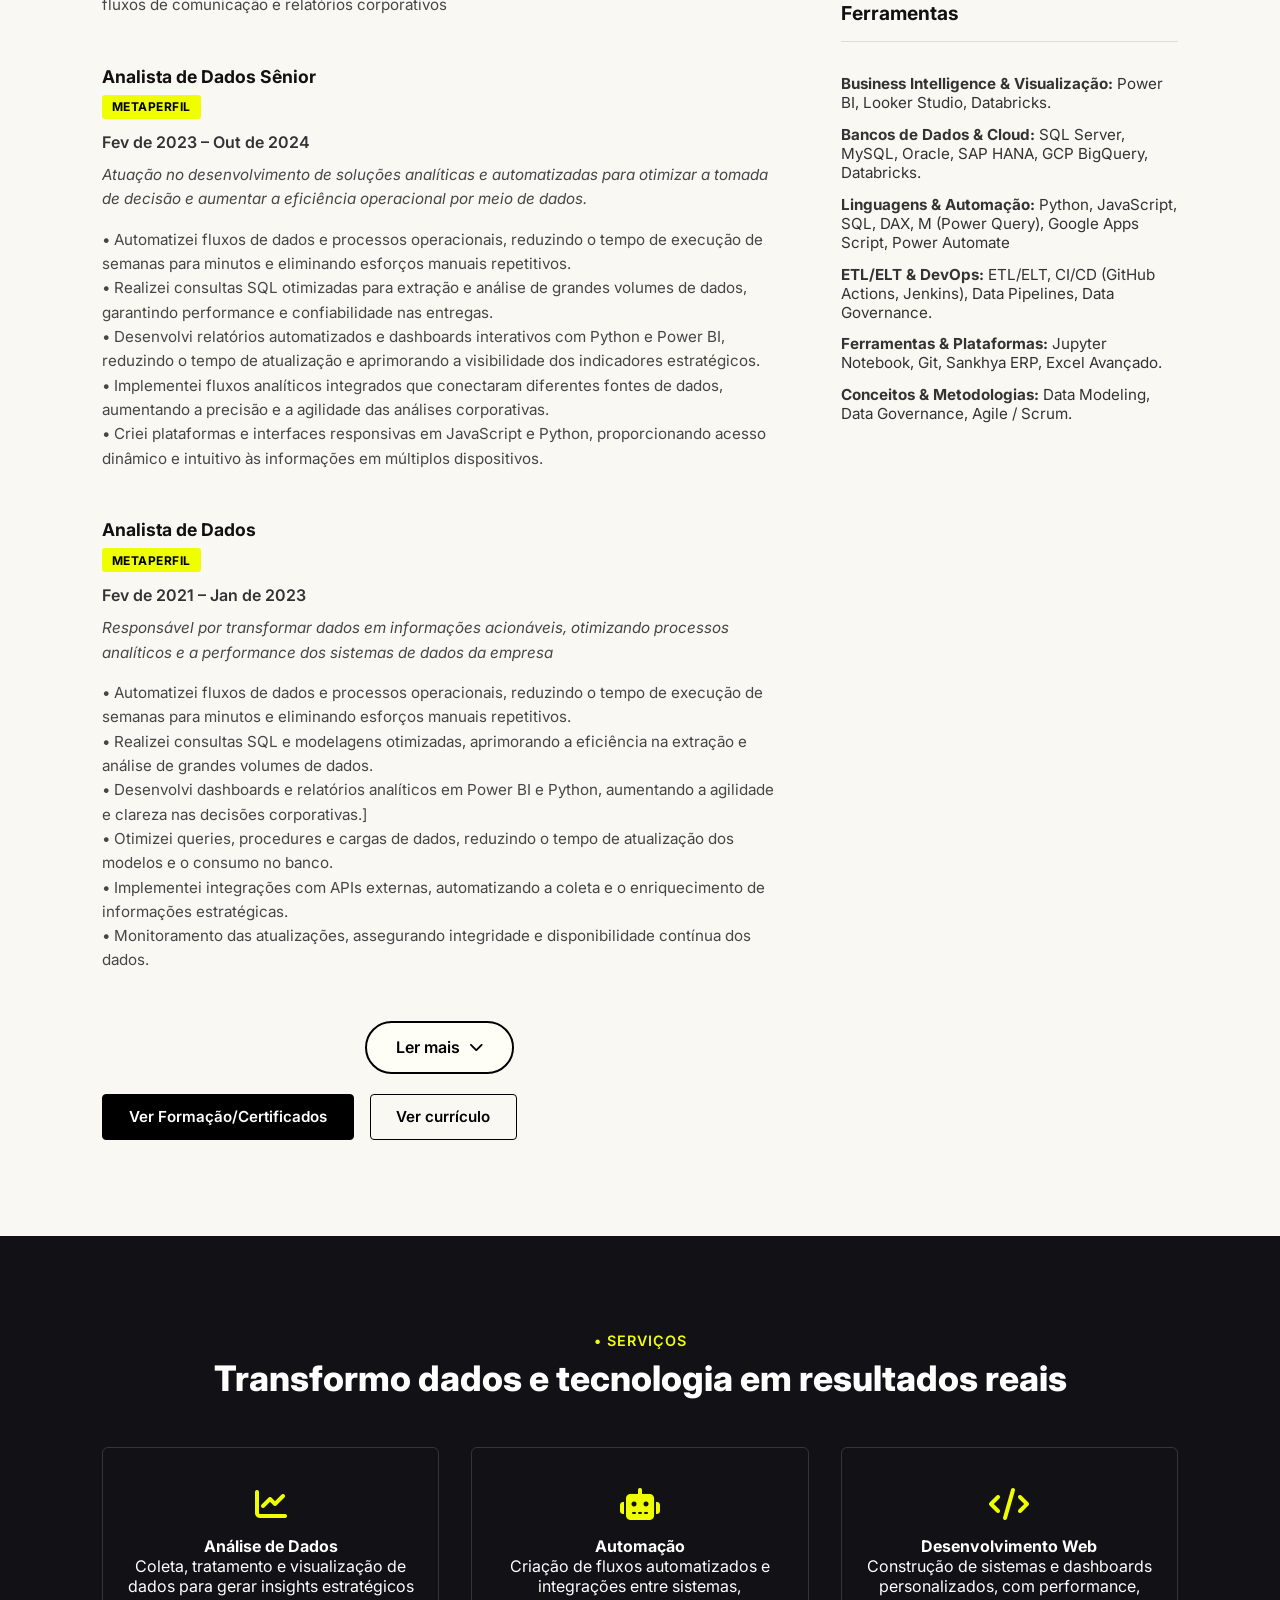
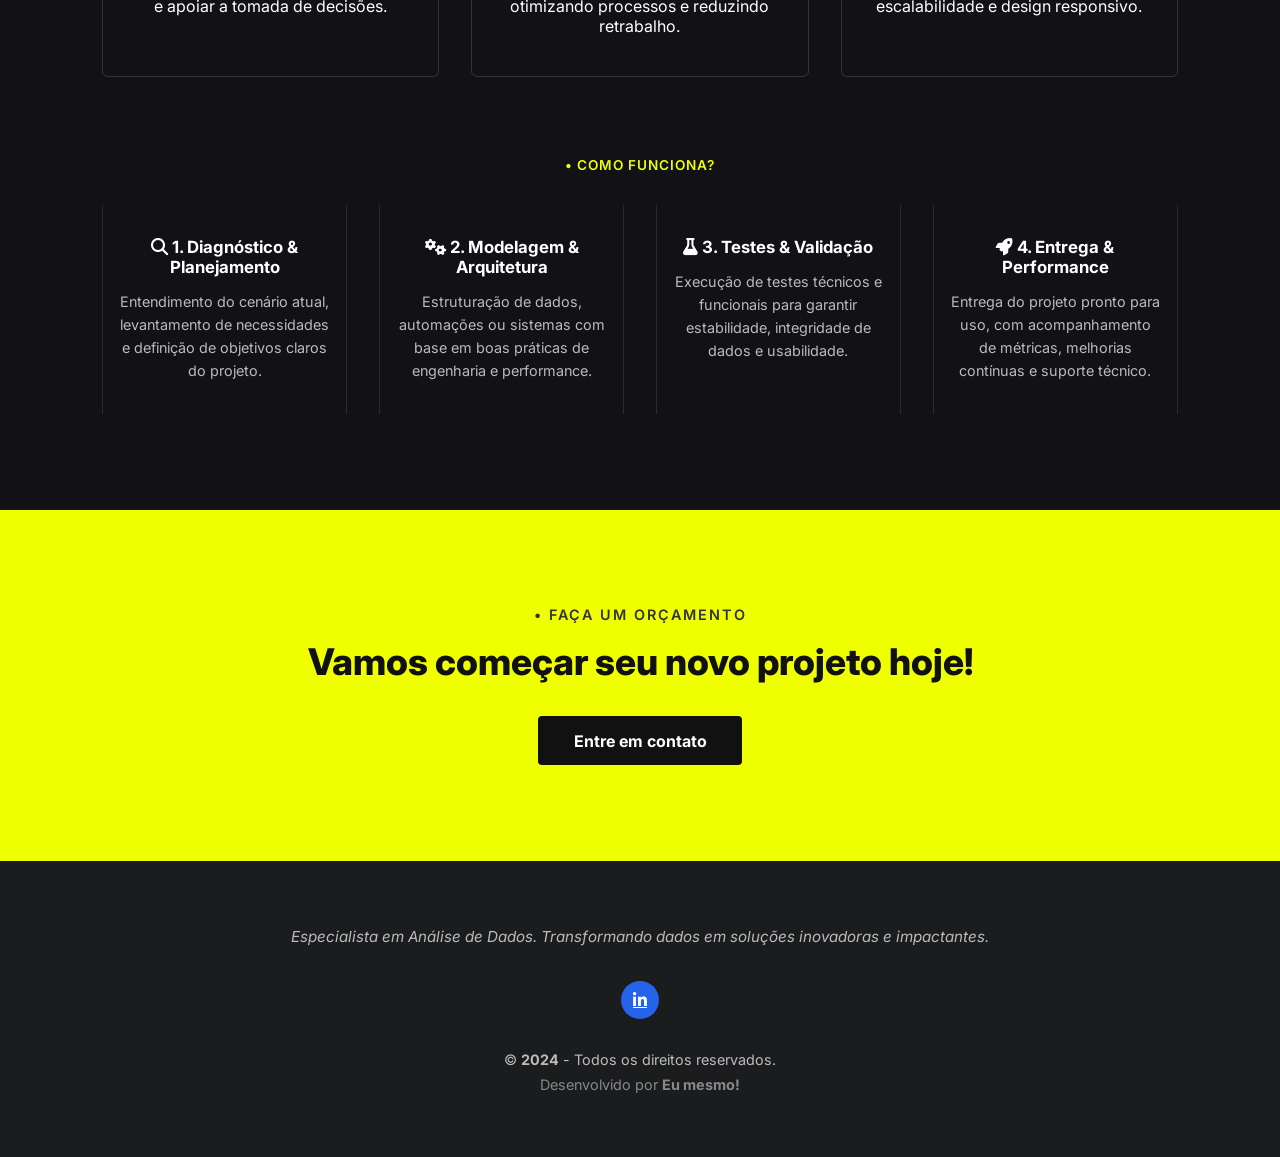
==== commit df8fd05b: "Ajustando os projetos" ====
--- a/index.html
+++ b/index.html
@@ -673,7 +673,7 @@
     </div>
 
     <!-- PROJETO 8 -->
-    <div class="projeto reverse">
+    <!-- <div class="projeto reverse">
       <div class="projeto-texto">
         <span class="tag tag-amarela">Análise de Dados</span>
 
@@ -703,10 +703,10 @@
       <div class="projeto-img">
         <img src="/imgs/dash_executivo.png" alt="Dashboard Executivo">
       </div>
-    </div>
+    </div> -->
 
     <!-- PROJETO 9 -->
-    <div class="projeto">
+    <div class="projeto reverse">
       <div class="projeto-texto">
         <span class="tag tag-amarela">Ciência de Dados</span>
 
@@ -735,7 +735,7 @@
     </div>
 
     <!-- PROJETO 10 -->
-    <div class="projeto reverse">
+    <div class="projeto">
       <div class="projeto-texto">
         <span class="tag tag-amarela">Ciência de Dados</span>
 
@@ -762,7 +762,7 @@
     </div>
 
     <!-- PROJETO 11 -->
-    <div class="projeto">
+    <div class="projeto reverse">
       <div class="projeto-texto">
         <span class="tag tag-amarela">Engenharia de Dados</span>
 
@@ -798,7 +798,7 @@
     </div>
 
     <!-- PROJETO 12 -->
-    <div class="projeto reverse">
+    <div class="projeto">
       <div class="projeto-texto">
         <span class="tag tag-amarela">Engenharia de Dados</span>
 
@@ -834,7 +834,7 @@
     
 
     <!-- PROJETO 9 -->
-    <div class="projeto">
+    <div class="projeto reverse">
       <div class="projeto-texto">
         <span class="tag tag-amarela">Automação</span>
 
@@ -866,7 +866,7 @@
     </div>
 
     <!-- PROJETO 10 -->
-    <div class="projeto reverse">
+    <div class="projeto">
       <div class="projeto-texto">
         <span class="tag tag-amarela">Automação</span>
 
@@ -897,7 +897,7 @@
     </div>
 
     <!-- PROJETO 11 -->
-    <div class="projeto">
+    <div class="projeto reverse">
       <div class="projeto-texto">
         <span class="tag tag-amarela">Desenvolvimento Web</span>
 
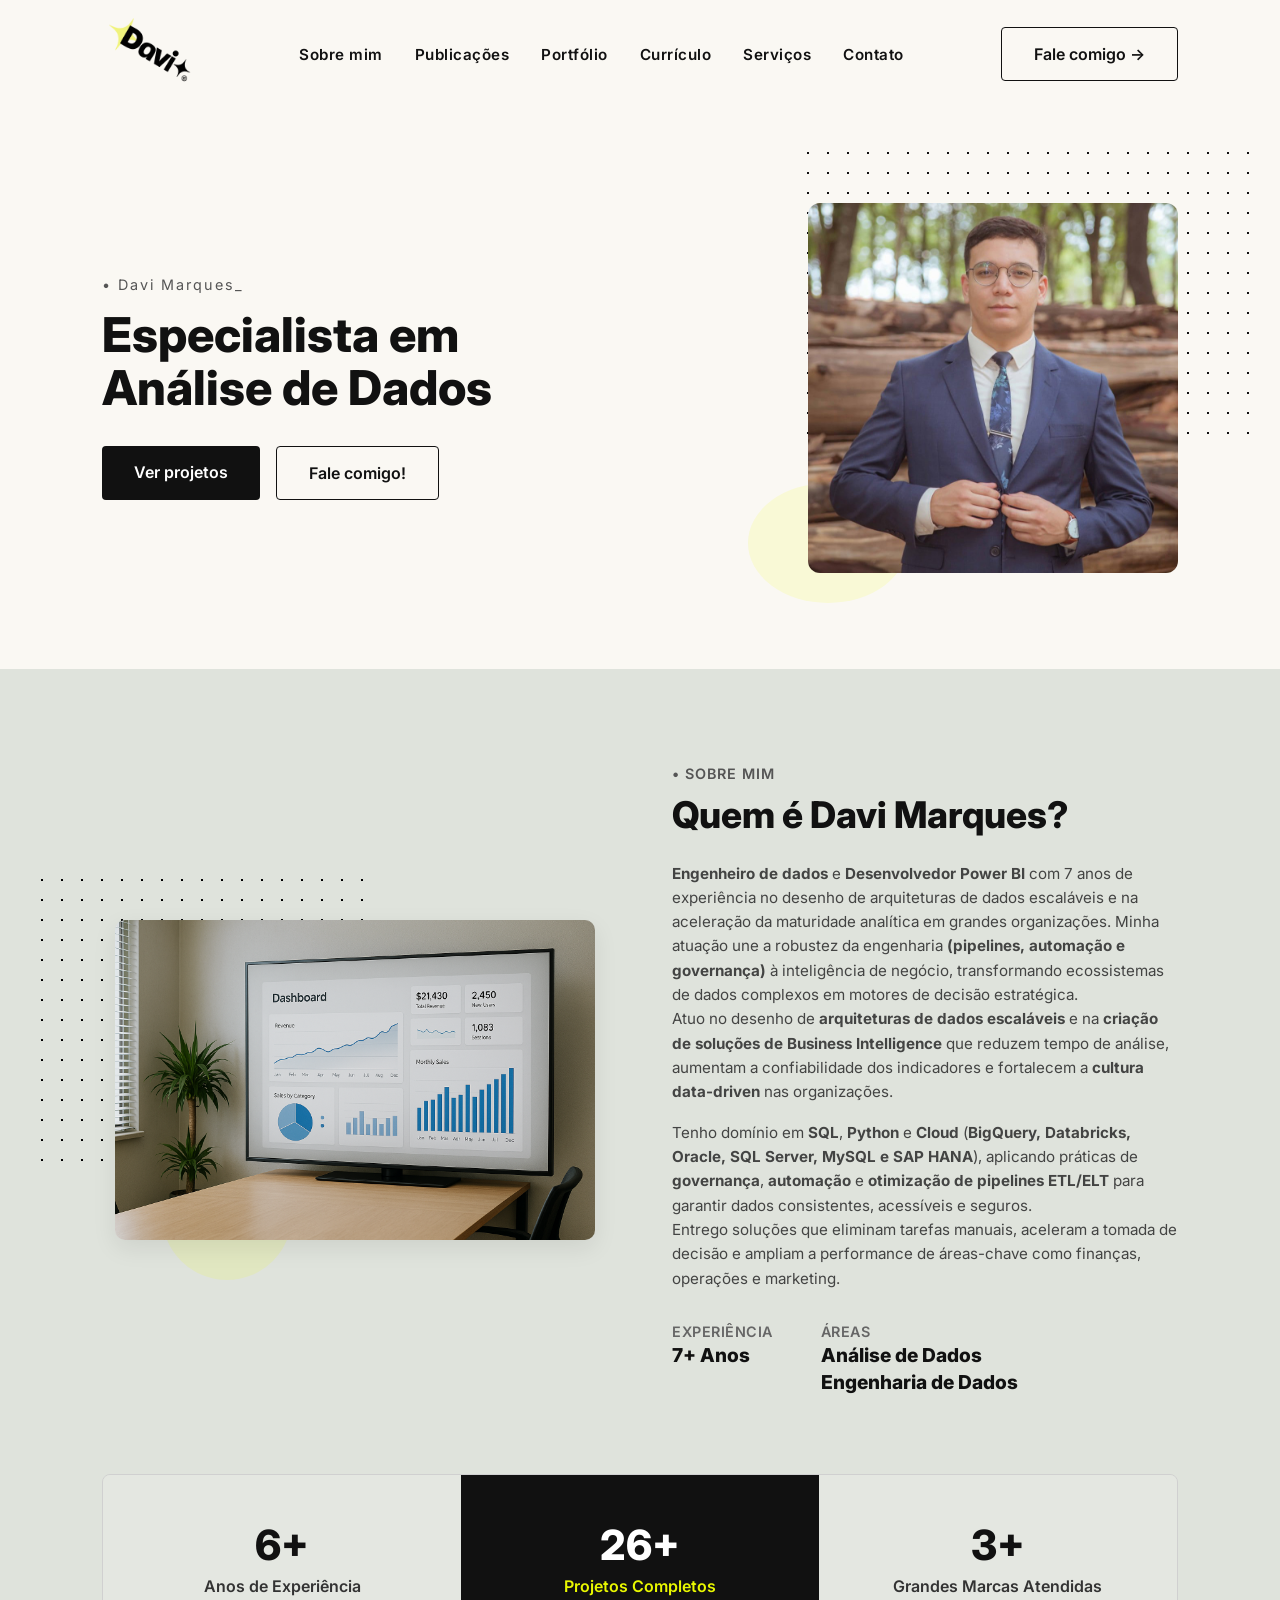
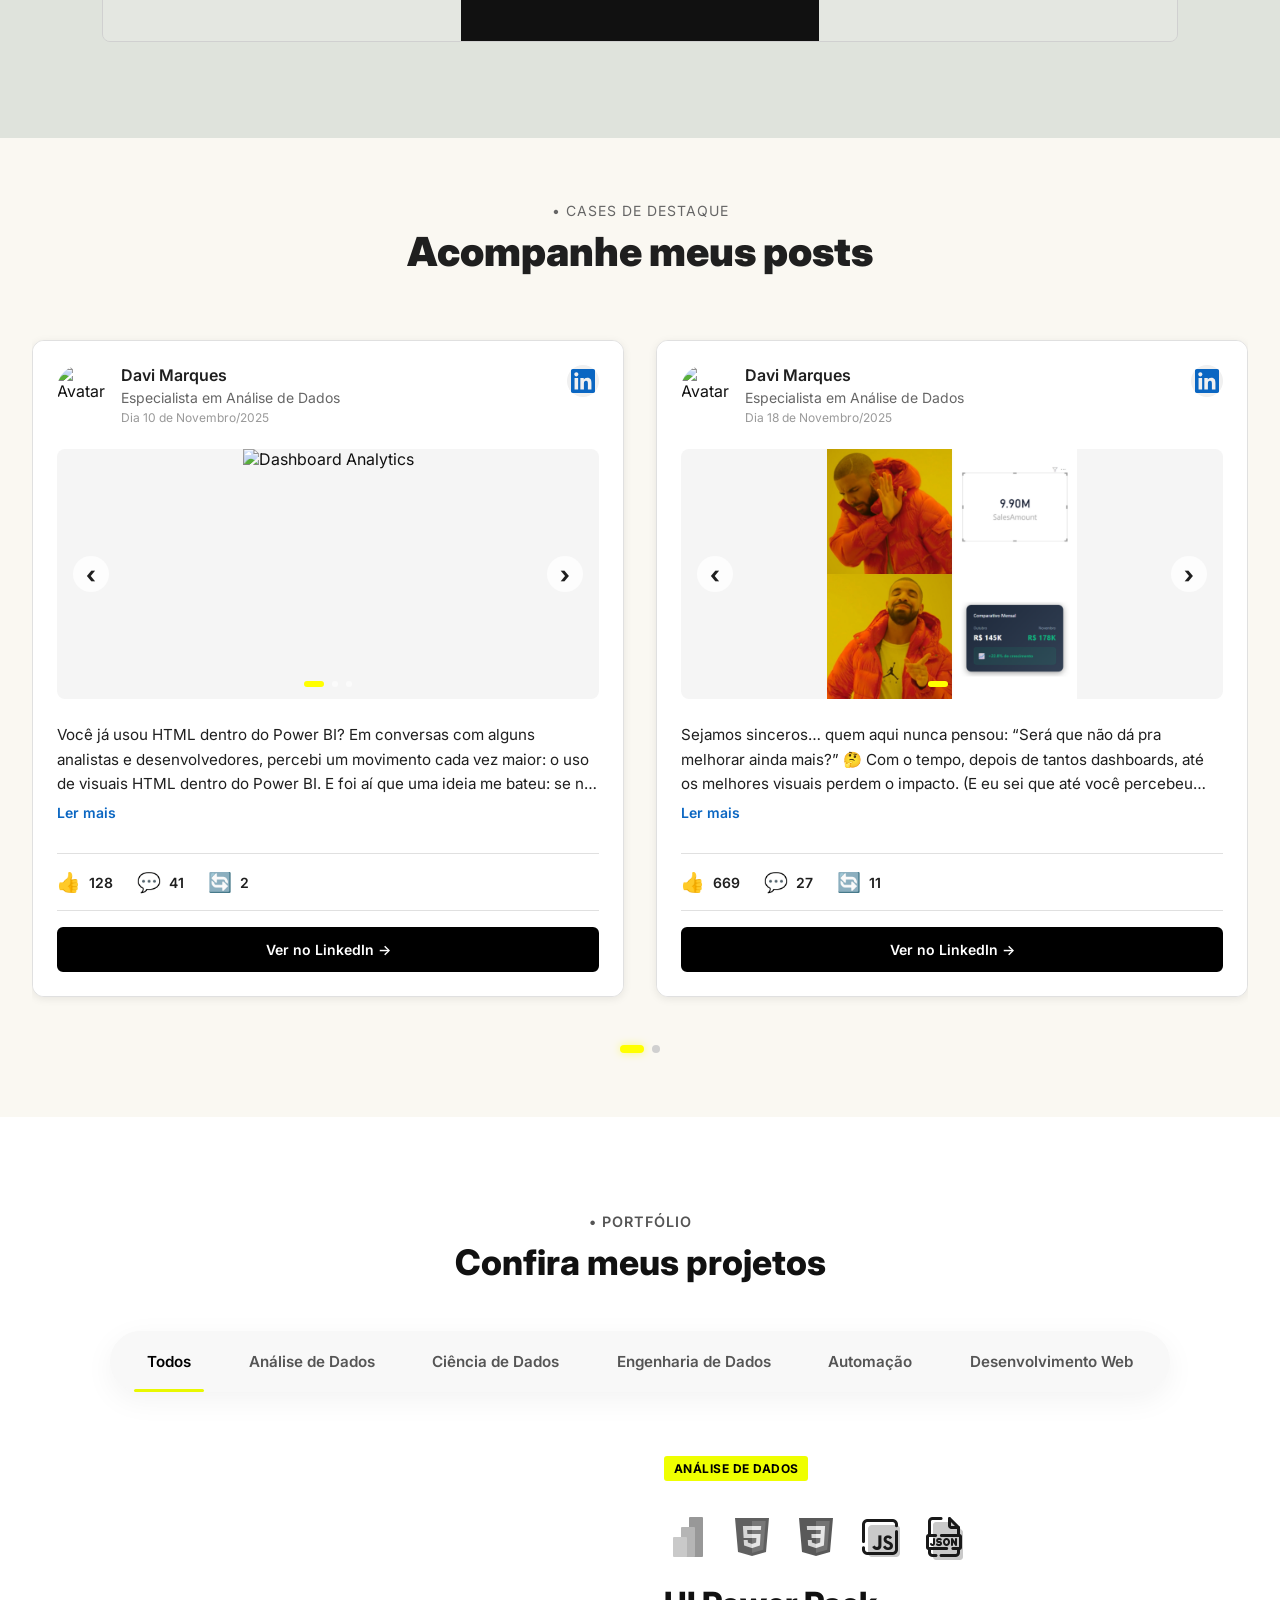
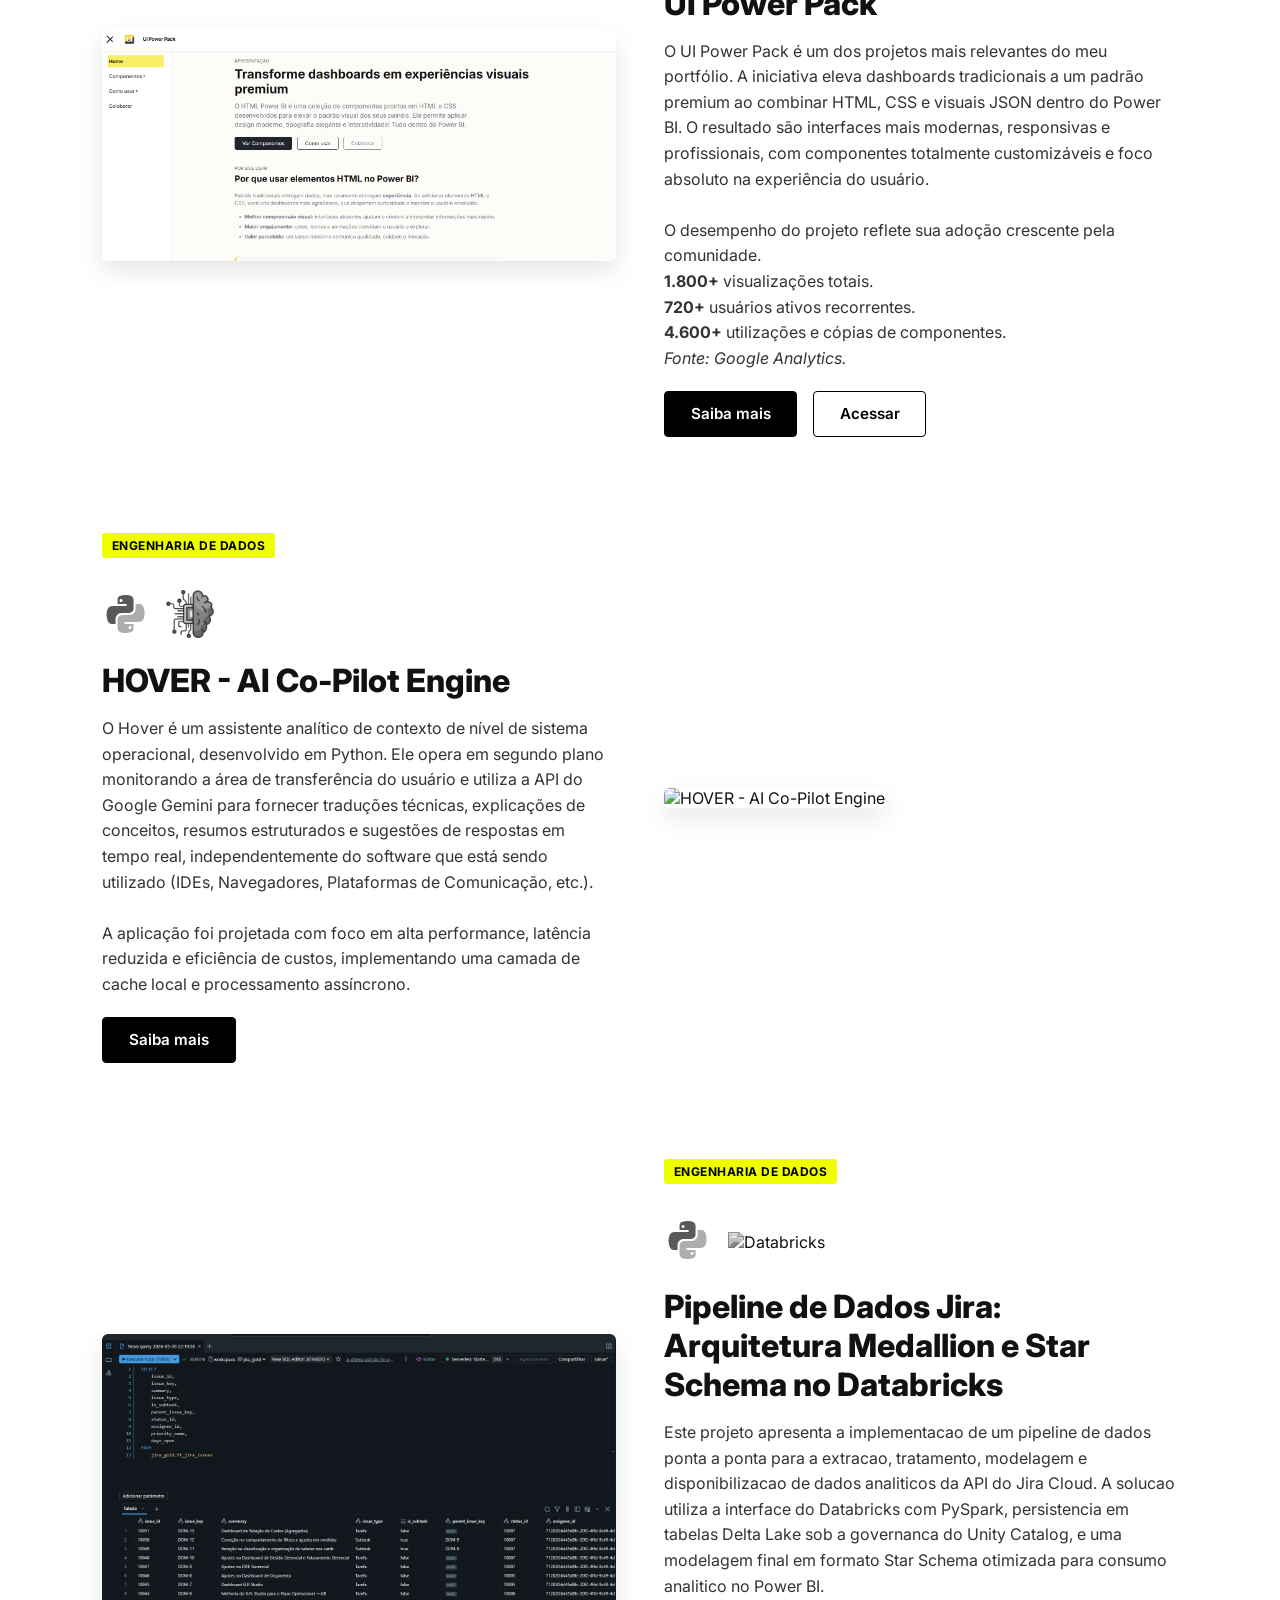
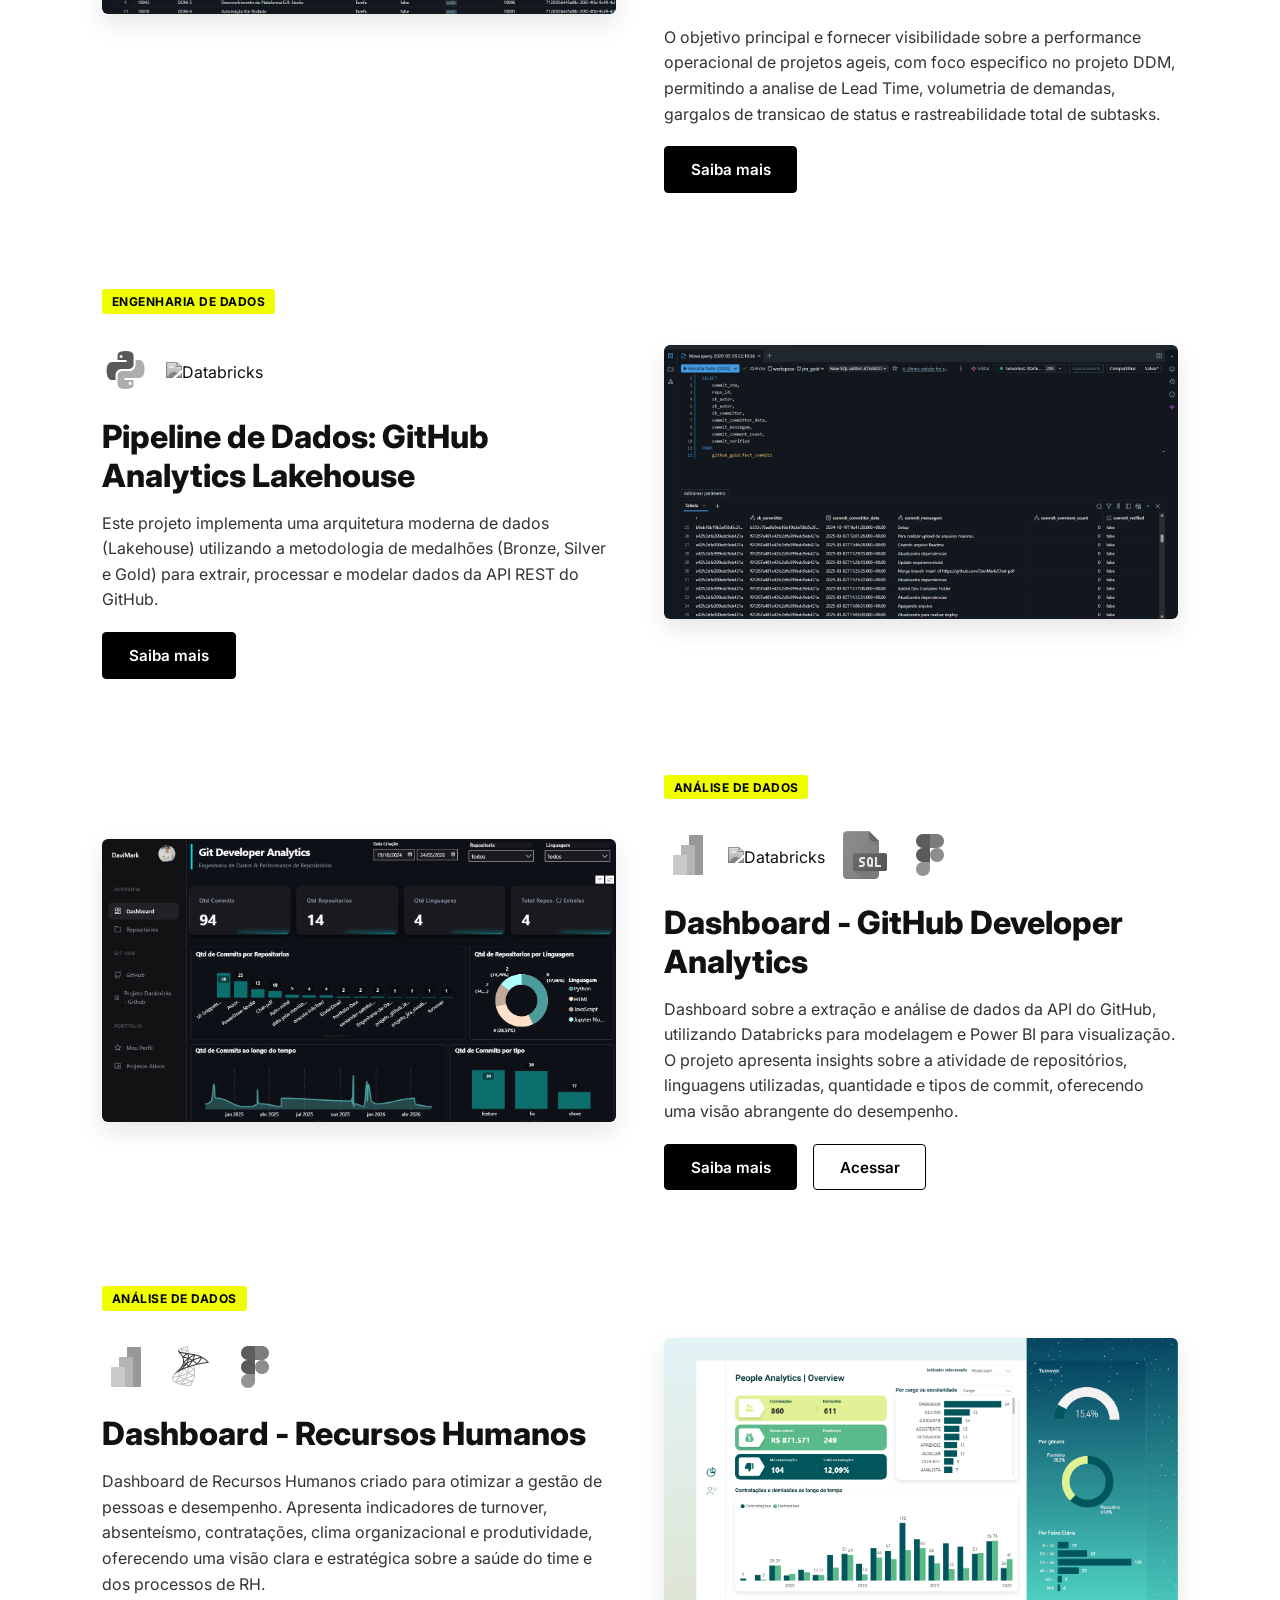
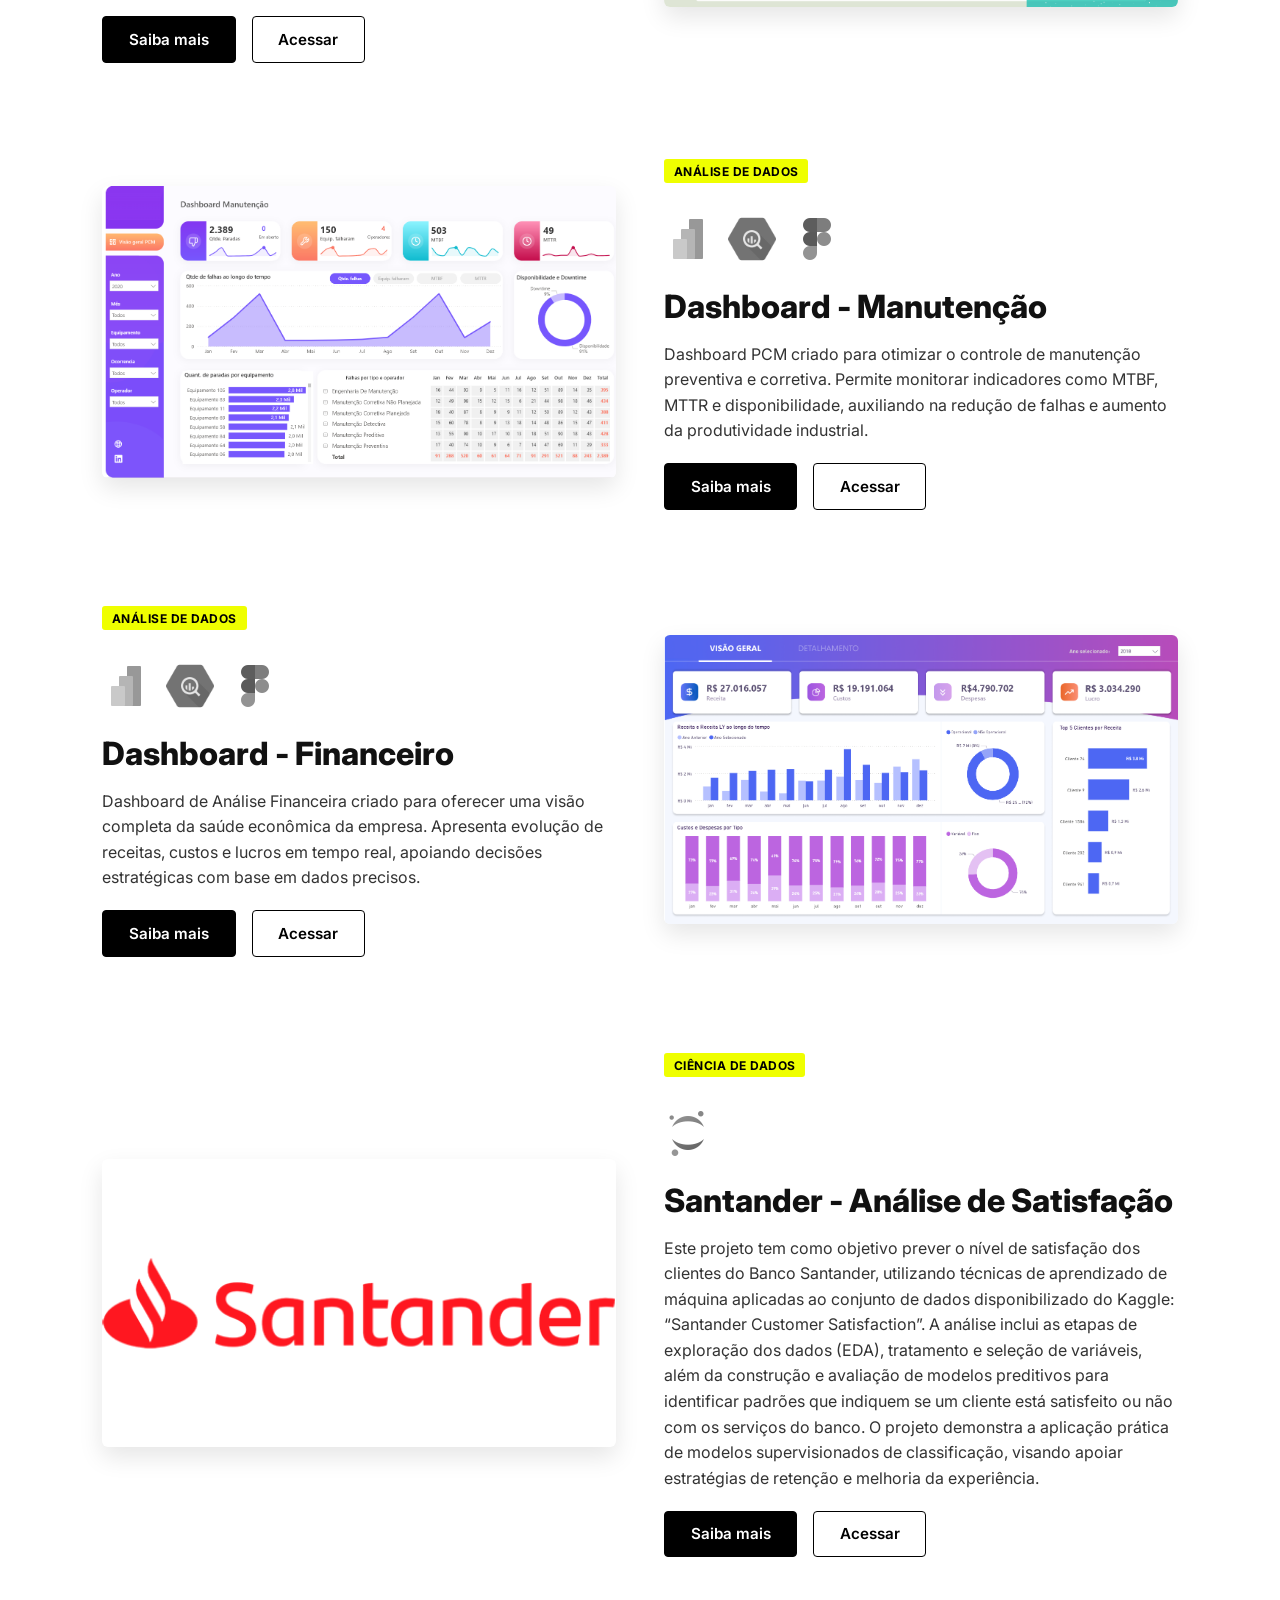
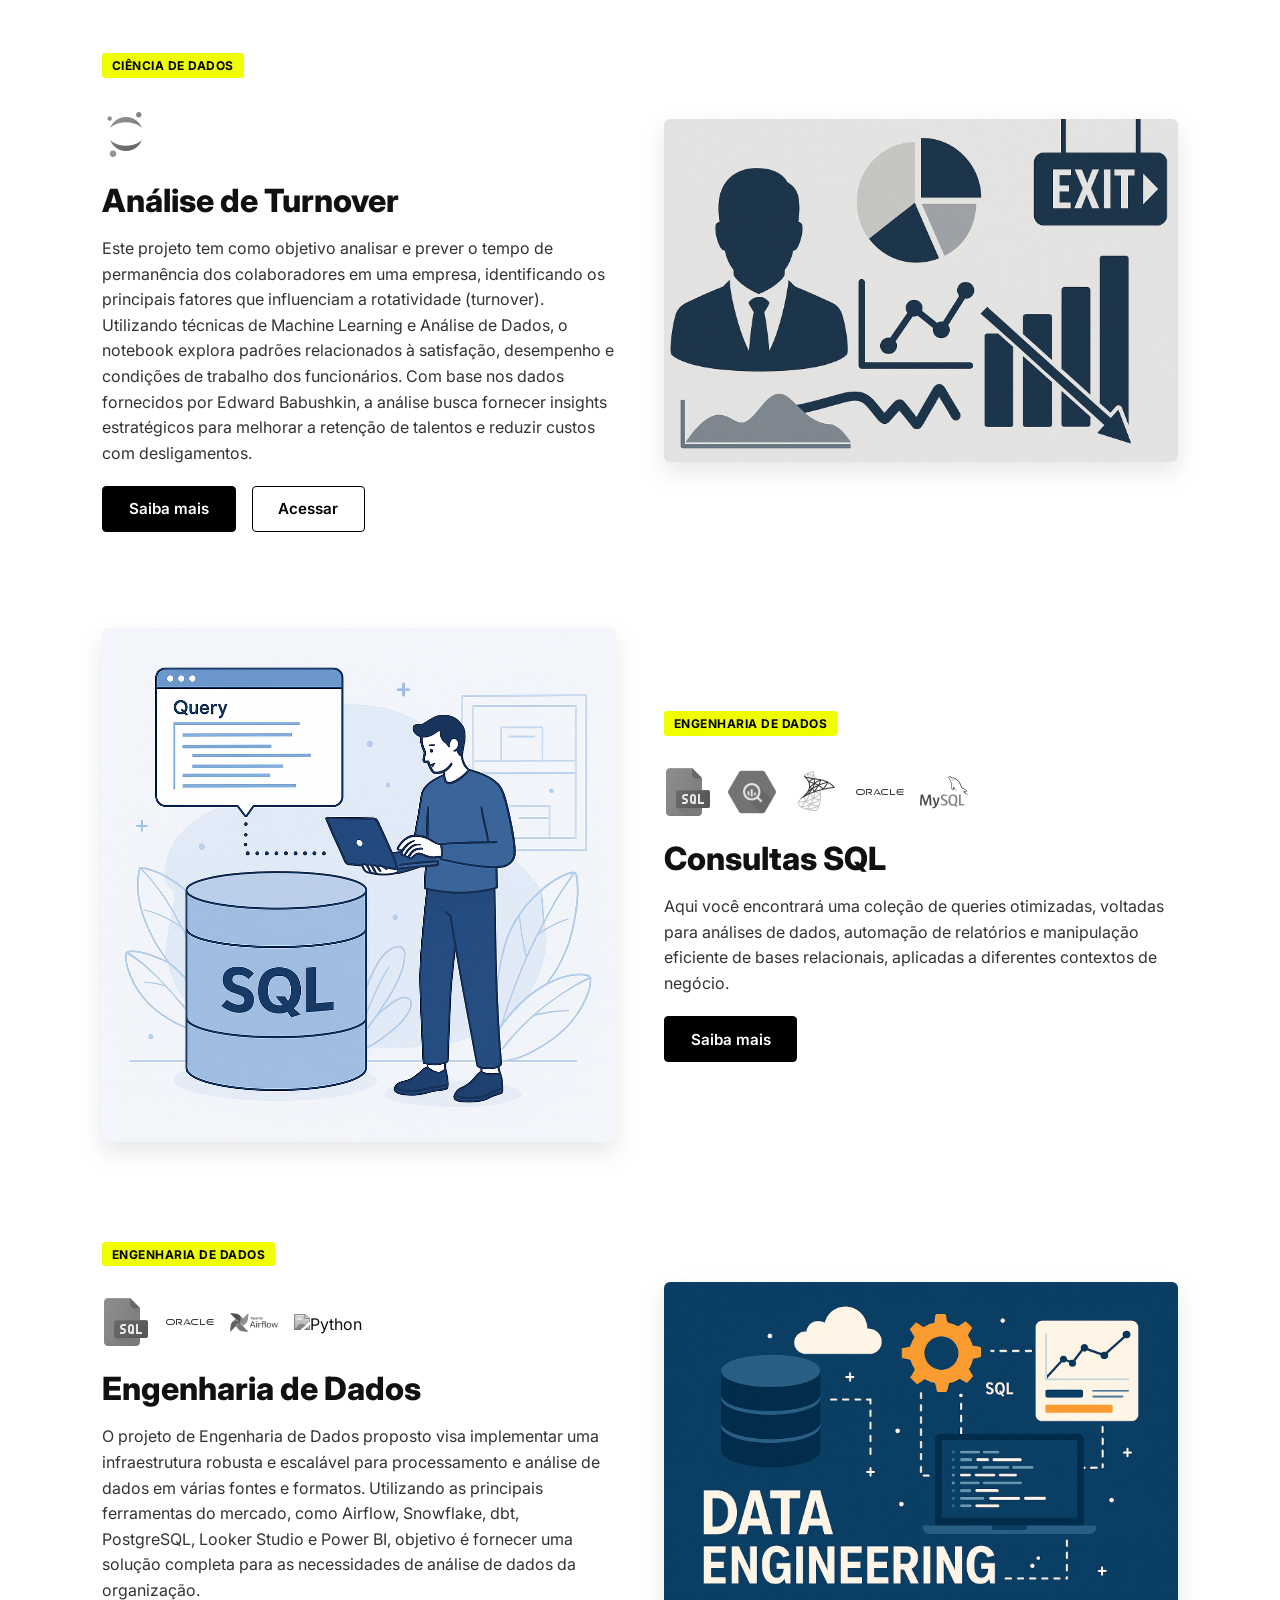
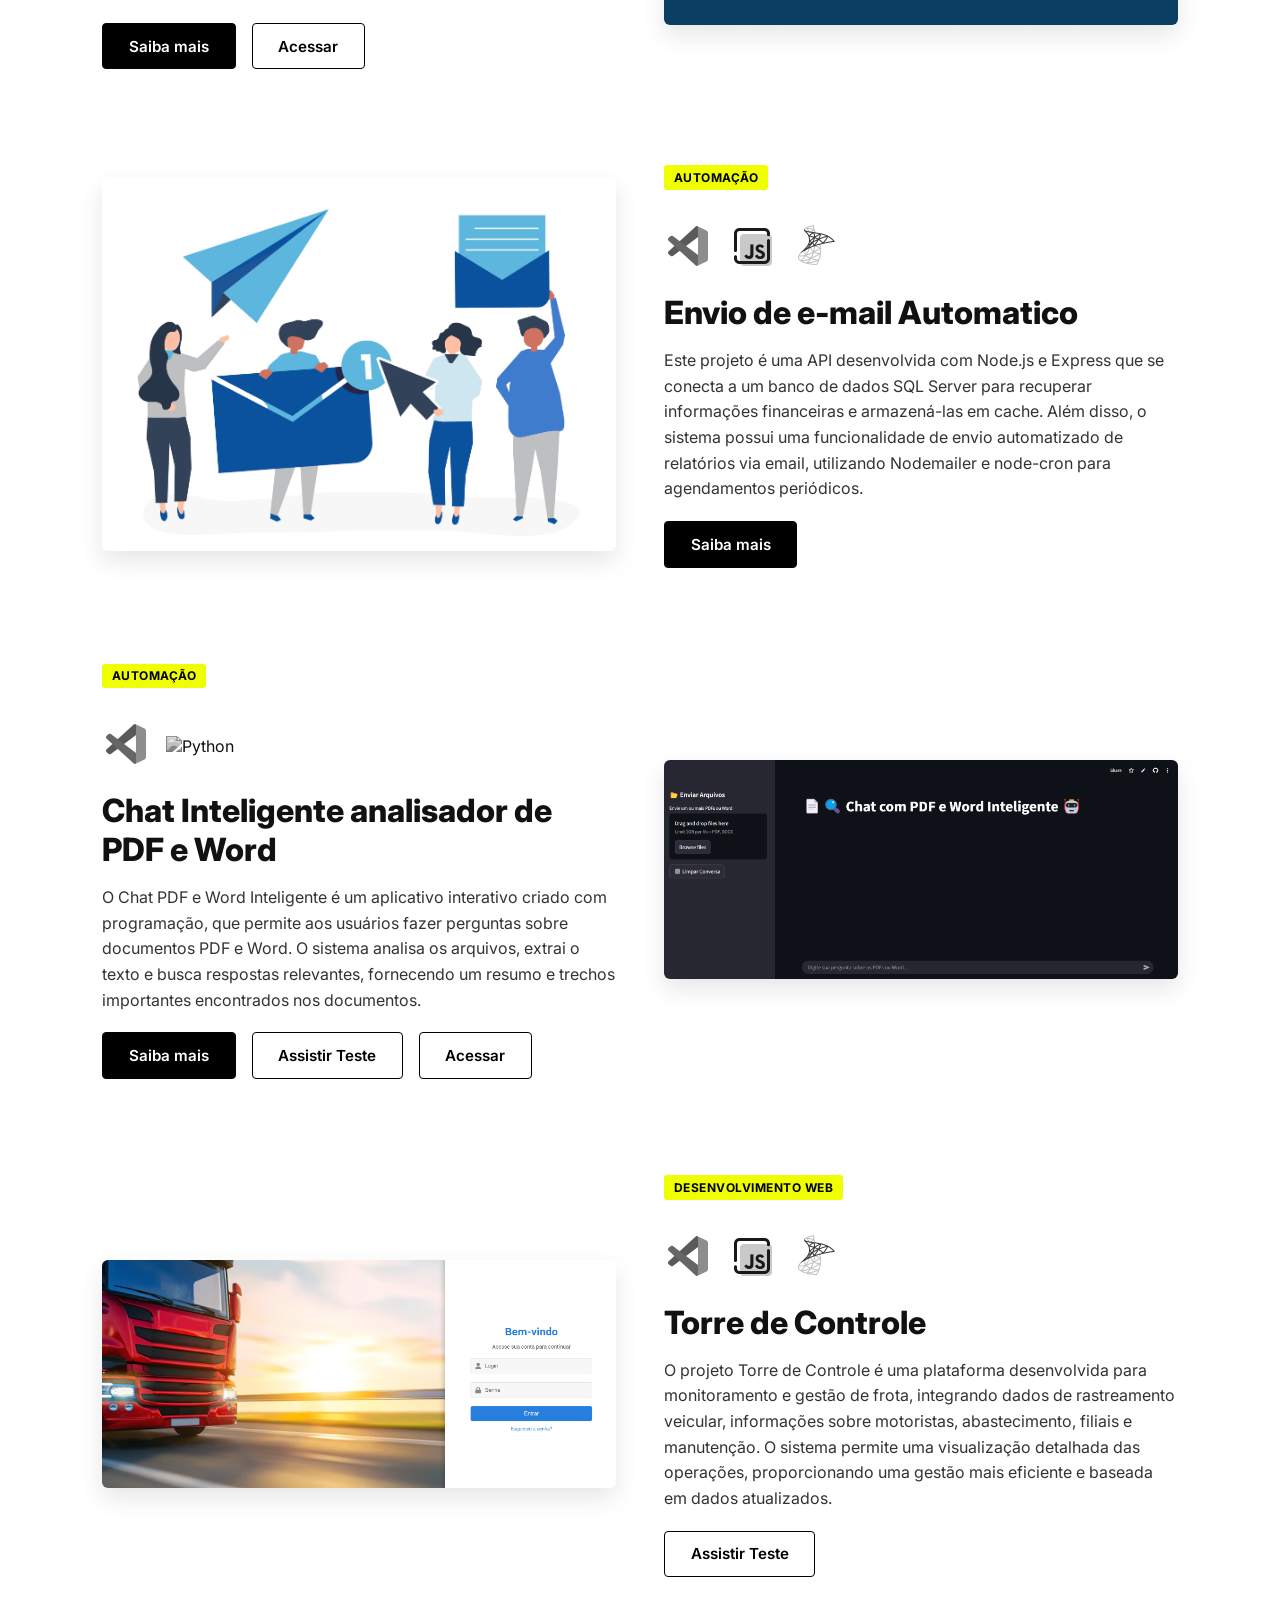
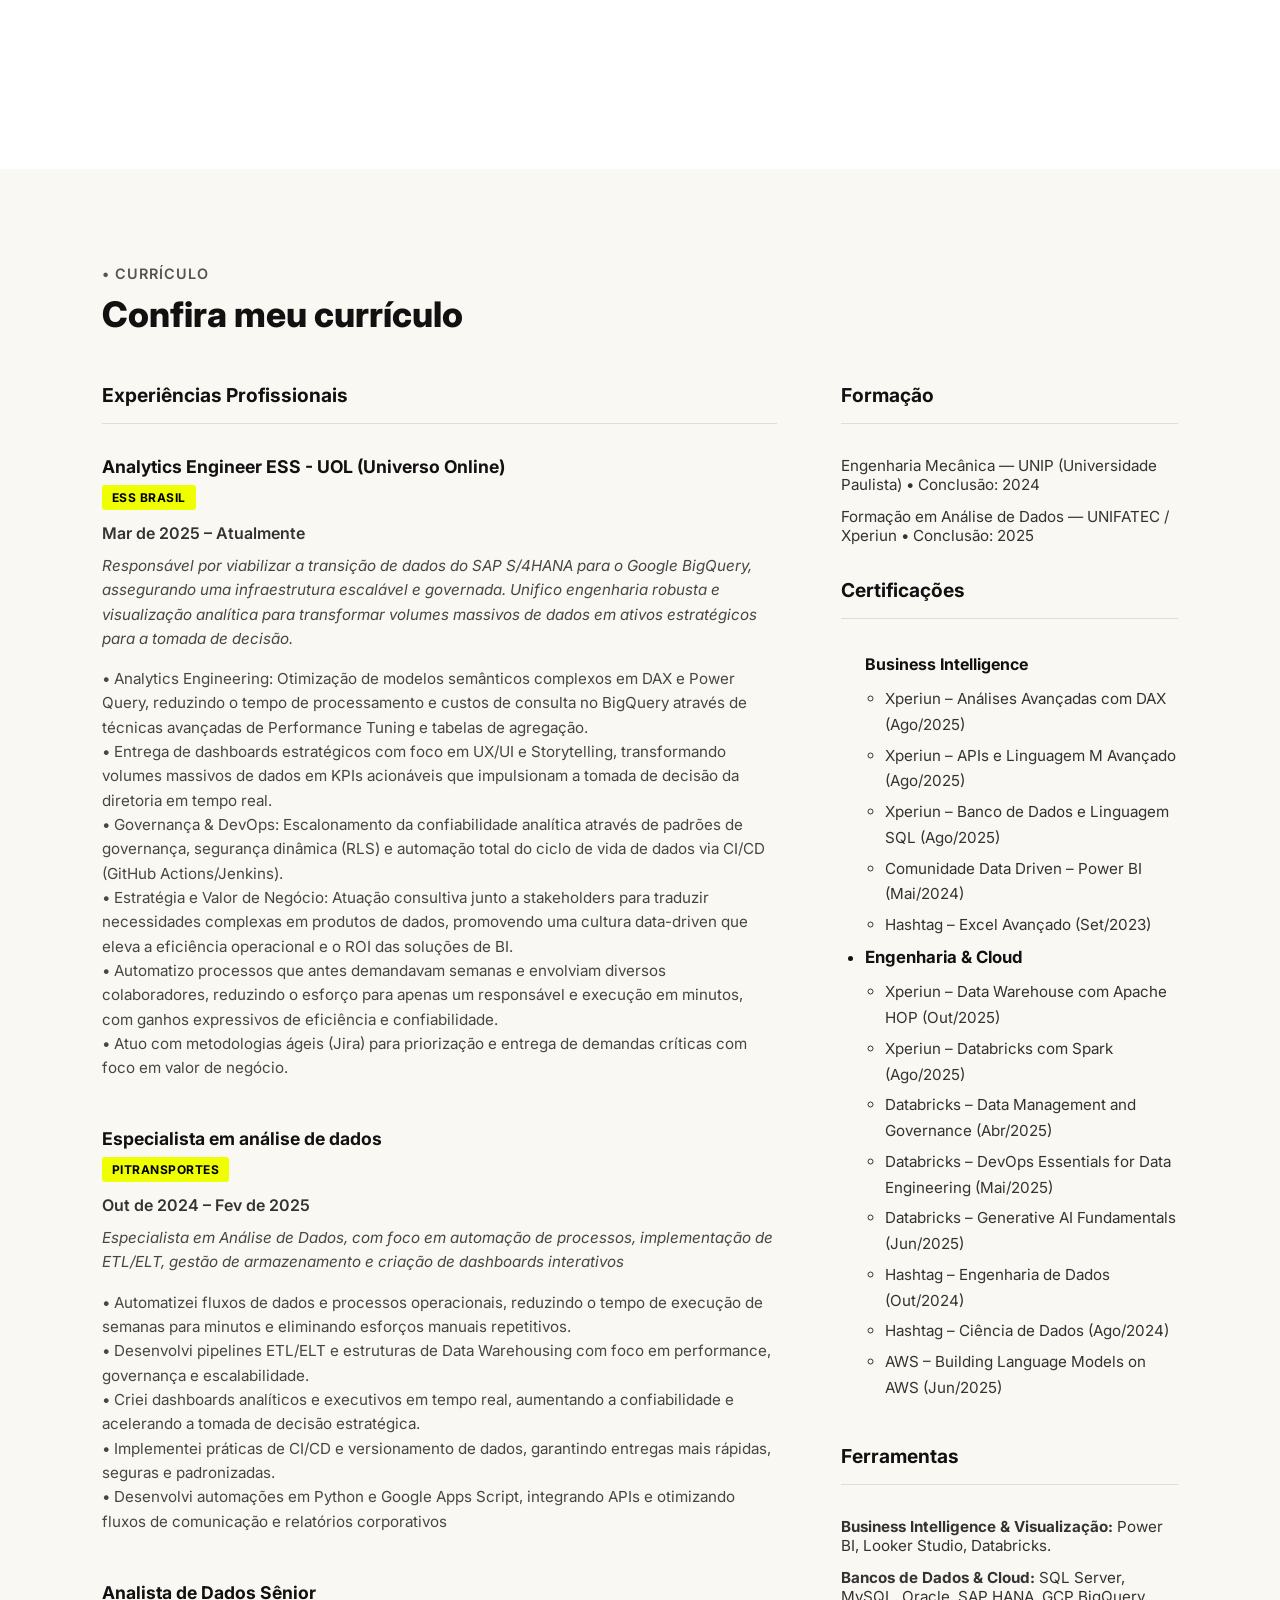
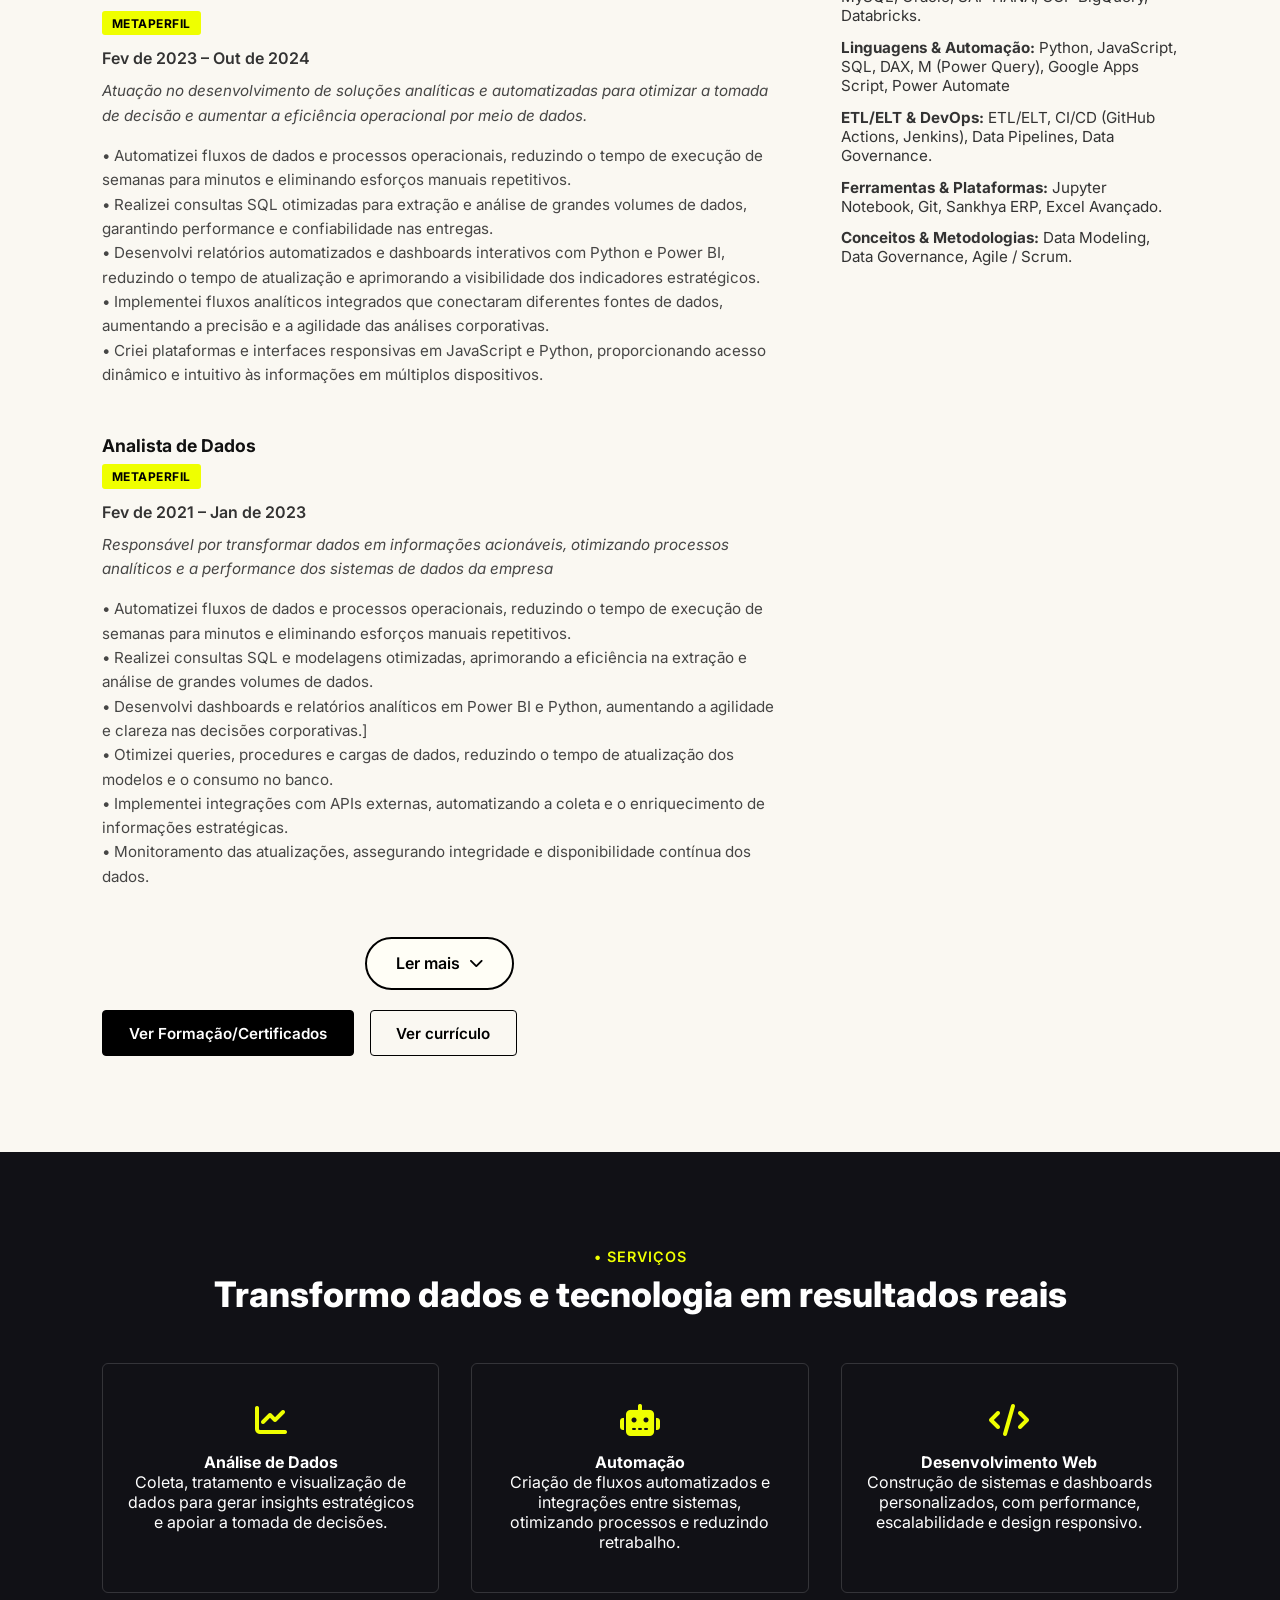
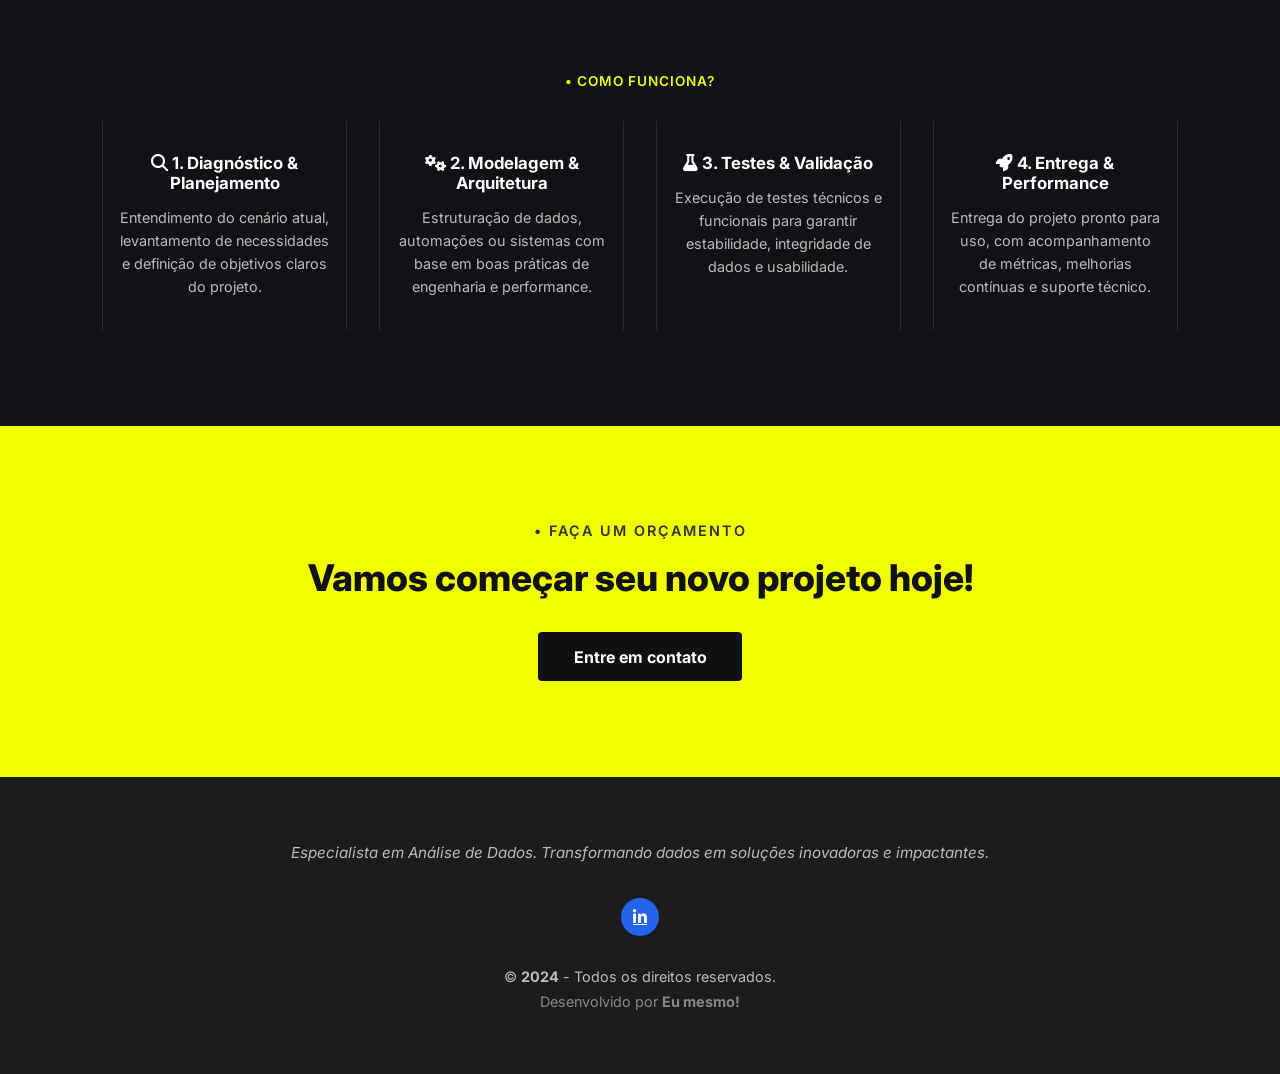
==== commit 3c3384a4: "reorganizando meu portfolio" ====
--- a/index.html
+++ b/index.html
@@ -4,7 +4,7 @@
   <meta charset="UTF-8">
   <meta name="viewport" content="width=device-width, initial-scale=1.0">
   <title>Davi Marques | Especialista em Análise de Dados</title>
-  <link rel="stylesheet" href="style.css">
+  <link rel="stylesheet" href="/src/css/style.css">
 
   <link href="/imgs/logo_davi.png" rel="icon">
 
@@ -14,16 +14,16 @@
     <!-- Script do LinkedIn -->
 <script src="https://platform.linkedin.com/in.js" async defer></script>
 
-<meta name="description" content="Davi Marques é especialista em Análise de Dados e Desenvolvimento Web, criando soluções inovadoras com Python, Power BI e frameworks modernos.">
+<meta name="description" content="Davi Marques é especialista em Análise de Dados, criando soluções inovadoras com Python, Power BI e frameworks modernos.">
 
 <!-- Palavras-chave do site -->
-<meta name="keywords" content="Análise de Dados, Desenvolvimento Web, Power BI, Python, Dashboards Interativos, ETL, Data Science, Consultoria em Dados, Soluções Web, Tecnologia, Desenvolvimento de Aplicativos">
+<meta name="keywords" content="Análise de Dados, Power BI, Python, Dashboards Interativos, ETL, Data Science, Consultoria em Dados, Soluções Web, Tecnologia, Desenvolvimento de Aplicativos">
 
 <!-- Autor do site -->
 <meta name="author" content="Davi Marques">
 
 <!-- Open Graph para Facebook -->
-<meta property="og:title" content="Davi Marques - Especialista em Análise de Dados e Desenvolvimento Web">
+<meta property="og:title" content="Davi Marques - Especialista em Análise de Dados">
 <meta property="og:description" content="Transforme seus dados em soluções inovadoras com os serviços de análise de dados e desenvolvimento web de Davi Marques.">
 <meta property="og:image" content="">
 <meta property="og:url" content="">
@@ -92,34 +92,27 @@
       <h2>Quem é <span>Davi Marques</span>?</h2>
 
       <p class="descricao">
-        Especialista em Análise de Dados com 6 anos de experiência transformando informações em decisões estratégicas
-        e resultados. Atuo na concepção de arquiteturas de dados escaláveis e na criação de <b>dashboards</b> executivos que
-        elevama eficiência operacional e a performance de áreas como finanças, operações,marketing entre outros.
-        Domínio avançado em <b>SQL, Python</b> e soluções em <b>cloud</b> (<b>BigQuery, Databricks, Oracle, SQL Server, MySQL e
-        SAP HANA</b>), com foco em otimização de pipelines, governança, segurança e automação de processos.
+        <b>Engenheiro de dados</b> e <b>Desenvolvedor Power BI</b> com 7 anos de experiência no desenho de arquiteturas de dados escaláveis e na aceleração da maturidade analítica em grandes organizações. Minha atuação une a robustez da engenharia <b>(pipelines, automação e governança)</b> à inteligência de negócio, transformando ecossistemas de dados complexos em motores de decisão estratégica.
+        <br>
+        Atuo no desenho de <b>arquiteturas de dados escaláveis</b> e na <b>criação de soluções de Business Intelligence</b> que reduzem tempo de análise, aumentam a confiabilidade dos indicadores e fortalecem a <b>cultura data-driven</b> nas organizações.
       </p>
 
       <p class="descricao">
-        Desenvolvo soluções que otimizam fluxos de dados, aumentam a confiabilidade analítica e impulsionam decisões
-        mais assertivas em todos os níveis da organização. Minha experiência no desenvolvimento de plataformas Web e
-        Mobile integradas a dados combina profundidade técnica e visão estratégica, promovendo eficiência,
-        escalabilidade e impactomensurável no negócio.
+        Tenho domínio em <b>SQL</b>, <b>Python</b> e <b>Cloud</b> (<b>BigQuery, Databricks, Oracle, SQL Server, MySQL e SAP HANA</b>), aplicando práticas de <b>governança</b>, <b>automação</b> e <b>otimização de pipelines ETL/ELT</b> para garantir dados consistentes, acessíveis e seguros.
+        <br>
+        Entrego soluções que eliminam tarefas manuais, aceleram a tomada de decisão e ampliam a performance de áreas-chave como finanças, operações e marketing.
       </p>
 
       <div class="sobre-info">
         <div>
           <p class="label">EXPERIÊNCIA</p>
-          <p class="valor">6+ Anos</p>
+          <p class="valor">7+ Anos</p>
         </div>
         <div>
           <p class="label">ÁREAS</p>
           <p class="valor">Análise de Dados</p>
           <p class="valor">Engenharia de Dados</p>
         </div>
-        <!-- <div>
-          <p class="label">PREMIAÇÕES</p>
-          <p class="valor">2</p>
-        </div> -->
       </div>
     </div>
   </div>
@@ -334,7 +327,7 @@
     <!-- PROJETO 0 -->
     <div class="projeto reverse">
       <div class="projeto-texto">
-        <span class="tag tag-amarela">Análise de Dados e Desenvolvimento Web</span>
+        <span class="tag tag-amarela">Análise de Dados</span>
 
         <div class="projeto-ferramentas">
             <span class="ferramenta" title="Power BI">
@@ -375,9 +368,98 @@
         <img src="/imgs/Power_Pack.png" alt="Projeto Power Pack">
       </div>
     </div>
-
-    <!-- PROJETO 1
+<!-- Projeto 1 -->
     <div class="projeto">
+      <div class="projeto-texto">
+        <span class="tag tag-amarela">Engenharia de Dados</span>
+
+        <div class="projeto-ferramentas">
+            <span class="ferramenta" title="Python">
+                <img src="/imgs/python.png" alt="Python">
+            </span>
+            <span class="ferramenta" title="Inteligência Artificial">
+                <img src="/imgs/ia.png" alt="Inteligência Artificial">
+            </span>
+        </div>
+
+        <h3>HOVER - AI Co-Pilot Engine</h3>
+        <p>
+          O Hover é um assistente analítico de contexto de nível de sistema operacional, desenvolvido em Python. Ele opera em segundo plano monitorando a área de transferência do usuário e utiliza a API do Google Gemini para fornecer traduções técnicas, explicações de conceitos, resumos estruturados e sugestões de respostas em tempo real, independentemente do software que está sendo utilizado (IDEs, Navegadores, Plataformas de Comunicação, etc.).
+          <br><br>
+          A aplicação foi projetada com foco em alta performance, latência reduzida e eficiência de custos, implementando uma camada de cache local e processamento assíncrono.
+        </p>
+
+        <div class="botoes-projeto">
+            <a href="https://github.com/DaviMark/Hover-Co-Pilot" target="_blank" class="btn-saibamais">Saiba mais</a>
+        </div>
+
+      </div>
+
+      <div class="projeto-img">
+        
+        <img src="/imgs/hover.png" alt="HOVER - AI Co-Pilot Engine">
+      </div>
+    </div>
+
+    <!-- PROJETO  -->
+    <div class="projeto reverse">
+      <div class="projeto-texto">
+        <span class="tag tag-amarela">Engenharia de Dados</span>
+
+        <div class="projeto-ferramentas">
+            <span class="ferramenta" title="Python">
+                <img src="/imgs/python.png" alt="Python">
+            </span>
+            <span class="ferramenta" title="Databricks">
+                <img src="/imgs/databricks.png" alt="Databricks">
+            </span>
+        </div>
+
+        <h3>Pipeline de Dados Jira: Arquitetura Medallion e Star Schema no Databricks</h3>
+        <p>
+          Este projeto apresenta a implementacao de um pipeline de dados ponta a ponta para a extracao, tratamento, modelagem e disponibilizacao de dados analiticos da API do Jira Cloud. A solucao utiliza a interface do Databricks com PySpark, persistencia em tabelas Delta Lake sob a governanca do Unity Catalog, e uma modelagem final em formato Star Schema otimizada para consumo analitico no Power BI.
+          <br><br>
+          O objetivo principal e fornecer visibilidade sobre a performance operacional de projetos ageis, com foco especifico no projeto DDM, permitindo a analise de Lead Time, volumetria de demandas, gargalos de transicao de status e rastreabilidade total de subtasks.        </p>
+
+        <div class="botoes-projeto">
+            <a href="https://github.com/DaviMark/projeto_jira_databricks" target="_blank" class="btn-saibamais">Saiba mais</a>
+        </div>
+      </div>
+
+      <div class="projeto-img">
+        <img src="/imgs/jira_databricks.png" alt="Jira Databricks">
+      </div>
+    </div>
+
+    <!-- PROJETO  -->
+    <div class="projeto">
+      <div class="projeto-texto">
+        <span class="tag tag-amarela">Engenharia de Dados</span>
+
+        <div class="projeto-ferramentas">
+            <span class="ferramenta" title="Python">
+                <img src="/imgs/python.png" alt="Python">
+            </span>
+            <span class="ferramenta" title="Databricks">
+                <img src="/imgs/databricks.png" alt="Databricks">
+            </span>
+        </div>
+
+        <h3>Pipeline de Dados: GitHub Analytics Lakehouse</h3>
+        <p>
+          Este projeto implementa uma arquitetura moderna de dados (Lakehouse) utilizando a metodologia de medalhões (Bronze, Silver e Gold) para extrair, processar e modelar dados da API REST do GitHub.        </p>
+        <div class="botoes-projeto">
+            <a href="https://github.com/DaviMark/projeto_github_lakehouse" target="_blank" class="btn-saibamais">Saiba mais</a>
+        </div>
+      </div>
+
+      <div class="projeto-img">
+        <img src="/imgs/github_databricks.png" alt="GitHub Databricks">
+      </div>
+    </div>
+
+    <!-- PROJETO  -->
+    <div class="projeto reverse">
       <div class="projeto-texto">
         <span class="tag tag-amarela">Análise de Dados</span>
 
@@ -385,6 +467,75 @@
             <span class="ferramenta" title="Power BI">
                 <img src="/imgs/power_bi.png" alt="Power BI">
             </span>
+            <span class="ferramenta" title="Databricks">
+                <img src="/imgs/databricks.png" alt="Databricks">
+            </span>
+            <span class="ferramenta" title="SQL">
+                <img src="/icones/sql.png" alt="SQL">
+            </span>
+            <span class="ferramenta" title="Figma">
+                <img src="/imgs/figma.png" alt="Figma">
+            </span>
+        </div>
+
+        <h3>Dashboard - GitHub Developer Analytics</h3>
+        <p>
+          Dashboard sobre a extração e análise de dados da API do GitHub, utilizando Databricks para modelagem e Power BI para visualização. O projeto apresenta insights sobre a atividade de repositórios, linguagens utilizadas, quantidade e tipos de commit, oferecendo uma visão abrangente do desempenho.
+        </p>
+
+        <div class="botoes-projeto">
+            <a href="#" class="btn-saibamais">Saiba mais</a>
+            <a href="https://app.powerbi.com/view?r=eyJrIjoiNjhjYWM1NDctMmZjZS00NzVjLTliMmItMTY5ZTcxZGFmOGM4IiwidCI6ImI5NGI1ZDk3LTQzNDgtNGE5MS05NmU0LThkMzc4NTMwYjYxOCJ9" target="_blank" class="btn-acessar">Acessar</a>
+        </div>
+      </div>
+
+      <div class="projeto-img">
+        <img src="/imgs/dash_github.png" alt="Github">
+      </div>
+    </div>
+
+    <!-- PROJETO  -->
+    <div class="projeto">
+      <div class="projeto-texto">
+        <span class="tag tag-amarela">Análise de Dados</span>
+
+        <div class="projeto-ferramentas">
+            <span class="ferramenta" title="Power BI">
+                <img src="/imgs/power_bi.png" alt="Power BI">
+            </span>
+            <span class="ferramenta" title="SQL Server">
+                <img src="/imgs/SQL_SERVER.png" alt="SQL Server">
+            </span>
+            <span class="ferramenta" title="Figma">
+                <img src="/imgs/figma.png" alt="Figma">
+            </span>
+        </div>
+
+        <h3>Dashboard - Recursos Humanos</h3>
+        <p>
+        Dashboard de Recursos Humanos criado para otimizar a gestão de pessoas e desempenho. Apresenta indicadores de turnover, absenteísmo, contratações, clima organizacional e produtividade, oferecendo uma visão clara e estratégica sobre a saúde do time e dos processos de RH.        
+        </p>
+
+        <div class="botoes-projeto">
+            <a href="#" class="btn-saibamais">Saiba mais</a>
+            <a href="https://app.powerbi.com/view?r=eyJrIjoiZjU1YjMxODQtNjg0Mi00ZTU0LThmNTEtODllZjI5YjQ5MDE4IiwidCI6ImI5NGI1ZDk3LTQzNDgtNGE5MS05NmU0LThkMzc4NTMwYjYxOCJ9" target="_blank" class="btn-acessar">Acessar</a>
+        </div>
+      </div>
+
+      <div class="projeto-img">
+        <img src="/imgs/Dashboard_RH.png" alt="Comercial">
+      </div>
+    </div>
+
+    <!-- PROJETO 4 -->
+    <div class="projeto reverse">
+      <div class="projeto-texto">
+        <span class="tag tag-amarela">Análise de Dados</span>
+
+        <div class="projeto-ferramentas">
+            <span class="ferramenta" title="Power BI">
+                <img src="/imgs/power_bi.png" alt="Power BI">
+            </span>
             <span class="ferramenta" title="BigQuery">
                 <img src="/imgs/BQ.png" alt="BigQuery">
             </span>
@@ -393,25 +544,23 @@
             </span>
         </div>
 
-        <h3>DRE Financeiro</h3>
-        <p>
-          Painel de DRE criado para transformar dados contábeis em insights visuais. Apresenta o resultado operacional da empresa em tempo real, destacando margens, despesas e lucros de forma intuitiva e comparativa entre períodos.
+        <h3>Dashboard - Manutenção</h3>
+        <p>
+          Dashboard PCM criado para otimizar o controle de manutenção preventiva e corretiva. Permite monitorar indicadores como MTBF, MTTR e disponibilidade, auxiliando na redução de falhas e aumento da produtividade industrial.
         </p>
 
         <div class="botoes-projeto">
             <a href="#" class="btn-saibamais">Saiba mais</a>
-            <a href="https://app.powerbi.com/view?r=eyJrIjoiOTQ5Y2JkNzAtYjNjOC00ODMyLTk2NzYtYTg3NzVhMTQyMmFiIiwidCI6ImI5NGI1ZDk3LTQzNDgtNGE5MS05NmU0LThkMzc4NTMwYjYxOCJ9" target="_blank" class="btn-acessar">Acessar</a>
-        </div>
-
-      </div>
-
-      <div class="projeto-img">
-        
-        <img src="/imgs/DRE_FINANCEIRO.png" alt="DRE Financeiro">
-      </div>
-    </div> -->
-
-    <!-- PROJETO  -->
+            <a href="https://app.powerbi.com/view?r=eyJrIjoiMDI5ZWMwMmUtYzE3My00NTU1LThjOGQtN2FjYTY5NWE5ODViIiwidCI6ImI5NGI1ZDk3LTQzNDgtNGE5MS05NmU0LThkMzc4NTMwYjYxOCJ9" target="_blank" class="btn-acessar">Acessar</a>
+        </div>
+      </div>
+
+      <div class="projeto-img">
+        <img src="/imgs/Dashboard_manutencao.png" alt="Manutenção">
+      </div>
+    </div>
+
+    <!-- PROJETO 5 -->
     <div class="projeto">
       <div class="projeto-texto">
         <span class="tag tag-amarela">Análise de Dados</span>
@@ -420,180 +569,14 @@
             <span class="ferramenta" title="Power BI">
                 <img src="/imgs/power_bi.png" alt="Power BI">
             </span>
-            <span class="ferramenta" title="SQL Server">
-                <img src="/imgs/SQL_SERVER.png" alt="SQL Server">
+            <span class="ferramenta" title="BigQuery">
+                <img src="/imgs/BQ.png" alt="BigQuery">
             </span>
             <span class="ferramenta" title="Figma">
                 <img src="/imgs/figma.png" alt="Figma">
             </span>
         </div>
 
-        <h3>Dashboard - Recursos Humanos</h3>
-        <p>
-        Dashboard de Recursos Humanos criado para otimizar a gestão de pessoas e desempenho. Apresenta indicadores de turnover, absenteísmo, contratações, clima organizacional e produtividade, oferecendo uma visão clara e estratégica sobre a saúde do time e dos processos de RH.        
-        </p>
-
-        <div class="botoes-projeto">
-            <a href="#" class="btn-saibamais">Saiba mais</a>
-            <a href="https://app.powerbi.com/view?r=eyJrIjoiZjU1YjMxODQtNjg0Mi00ZTU0LThmNTEtODllZjI5YjQ5MDE4IiwidCI6ImI5NGI1ZDk3LTQzNDgtNGE5MS05NmU0LThkMzc4NTMwYjYxOCJ9" target="_blank" class="btn-acessar">Acessar</a>
-        </div>
-      </div>
-
-      <div class="projeto-img">
-        <img src="/imgs/Dashboard_RH.png" alt="Comercial">
-      </div>
-    </div>
-
-    <!-- PROJETO  -->
-    <!-- <div class="projeto">
-      <div class="projeto-texto">
-        <span class="tag tag-amarela">Análise de Dados</span>
-
-        <div class="projeto-ferramentas">
-            <span class="ferramenta" title="Power BI">
-                <img src="/imgs/power_bi.png" alt="Power BI">
-            </span>
-            <span class="ferramenta" title="SQL Server">
-                <img src="/imgs/SQL_SERVER.png" alt="SQL Server">
-            </span>
-            <span class="ferramenta" title="Figma">
-                <img src="/imgs/figma.png" alt="Figma">
-            </span>
-        </div>
-
-        <h3>Dashboard - Vendas</h3>
-        <p>
-          Dashboard de Vendas criado para monitorar resultados em tempo real, analisando volume de vendas, rentabilidade e tendências de mercado. Fornece insights claros para decisões comerciais mais assertivas.
-        </p>
-
-        <div class="botoes-projeto">
-            <a href="#" class="btn-saibamais">Saiba mais</a>
-            <a href="https://app.powerbi.com/view?r=eyJrIjoiMzA5YzMyMDItM2E1Yi00NjljLWEyMmQtZDI5ZjUzZTNjMjQwIiwidCI6ImI5NGI1ZDk3LTQzNDgtNGE5MS05NmU0LThkMzc4NTMwYjYxOCJ9" target="_blank" class="btn-acessar">Acessar</a>
-        </div>
-      </div>
-
-      <div class="projeto-img">
-        <img src="/imgs/Dashboard_Vendas2.png" alt="Dashboard de Vendas">
-      </div>
-    </div> -->
-
-
-    <!-- PROJETO 2 -->
-    <!-- <div class="projeto reverse">
-      <div class="projeto-texto">
-        <span class="tag tag-amarela">Análise de Dados</span>
-
-        <div class="projeto-ferramentas">
-            <span class="ferramenta" title="Power BI">
-                <img src="/imgs/power_bi.png" alt="Power BI">
-            </span>
-            <span class="ferramenta" title="BigQuery">
-                <img src="/imgs/BQ.png" alt="BigQuery">
-            </span>
-            <span class="ferramenta" title="Figma">
-                <img src="/imgs/figma.png" alt="Figma">
-            </span>
-        </div>
-
-        <h3>Dashboard - Comercial</h3>
-        <p>
-          Dashboard comercial criado para otimizar a gestão de vendas e performance. Exibe indicadores de faturamento, metas, conversão e rentabilidade, proporcionando uma visão clara do desempenho de cada área do negócio.
-        </p>
-
-        <div class="botoes-projeto">
-            <a href="#" class="btn-saibamais">Saiba mais</a>
-            <a href="https://app.powerbi.com/view?r=eyJrIjoiOTExY2I1YjMtYTlmNC00NWE4LTg3MjctNGVhYmI1NWIwNTkyIiwidCI6ImI5NGI1ZDk3LTQzNDgtNGE5MS05NmU0LThkMzc4NTMwYjYxOCJ9" target="_blank" class="btn-acessar">Acessar</a>
-        </div>
-      </div>
-
-      <div class="projeto-img">
-        <img src="/imgs/Dashboard_comercial.png" alt="Comercial">
-      </div>
-    </div> -->
-
-    <!-- PROJETO 3 -->
-    <!-- <div class="projeto">
-      <div class="projeto-texto">
-        <span class="tag tag-amarela">Análise de Dados</span>
-
-        <div class="projeto-ferramentas">
-            <span class="ferramenta" title="Power BI">
-                <img src="/imgs/power_bi.png" alt="Power BI">
-            </span>
-            <span class="ferramenta" title="BigQuery">
-                <img src="/imgs/BQ.png" alt="BigQuery">
-            </span>
-            <span class="ferramenta" title="Figma">
-                <img src="/imgs/figma.png" alt="Figma">
-            </span>
-        </div>
-
-        <h3>Dashboard - Vendas</h3>
-        <p>
-          Dashboard de Vendas criado para monitorar resultados em tempo real, analisando volume de vendas, rentabilidade e tendências de mercado. Fornece insights claros para decisões comerciais mais assertivas.
-        </p>
-
-        <div class="botoes-projeto">
-            <a href="#" class="btn-saibamais">Saiba mais</a>
-            <a href="https://app.powerbi.com/view?r=eyJrIjoiZDRhNWMwOTctMWYzNS00NTU5LWEzMDUtOWQ4NzNmMDA3Y2QxIiwidCI6ImI5NGI1ZDk3LTQzNDgtNGE5MS05NmU0LThkMzc4NTMwYjYxOCJ9" target="_blank" class="btn-acessar">Acessar</a>
-        </div>
-      </div>
-
-      <div class="projeto-img">
-        <img src="/imgs/Dashboard_vendas.png" alt="Dashboard de Vendas">
-      </div>
-    </div> -->
-
-    <!-- PROJETO 4 -->
-    <div class="projeto reverse">
-      <div class="projeto-texto">
-        <span class="tag tag-amarela">Análise de Dados</span>
-
-        <div class="projeto-ferramentas">
-            <span class="ferramenta" title="Power BI">
-                <img src="/imgs/power_bi.png" alt="Power BI">
-            </span>
-            <span class="ferramenta" title="BigQuery">
-                <img src="/imgs/BQ.png" alt="BigQuery">
-            </span>
-            <span class="ferramenta" title="Figma">
-                <img src="/imgs/figma.png" alt="Figma">
-            </span>
-        </div>
-
-        <h3>Dashboard - Manutenção</h3>
-        <p>
-          Dashboard PCM criado para otimizar o controle de manutenção preventiva e corretiva. Permite monitorar indicadores como MTBF, MTTR e disponibilidade, auxiliando na redução de falhas e aumento da produtividade industrial.
-        </p>
-
-        <div class="botoes-projeto">
-            <a href="#" class="btn-saibamais">Saiba mais</a>
-            <a href="https://app.powerbi.com/view?r=eyJrIjoiMDI5ZWMwMmUtYzE3My00NTU1LThjOGQtN2FjYTY5NWE5ODViIiwidCI6ImI5NGI1ZDk3LTQzNDgtNGE5MS05NmU0LThkMzc4NTMwYjYxOCJ9" target="_blank" class="btn-acessar">Acessar</a>
-        </div>
-      </div>
-
-      <div class="projeto-img">
-        <img src="/imgs/Dashboard_manutencao.png" alt="Manutenção">
-      </div>
-    </div>
-
-    <!-- PROJETO 5 -->
-    <div class="projeto">
-      <div class="projeto-texto">
-        <span class="tag tag-amarela">Análise de Dados</span>
-
-        <div class="projeto-ferramentas">
-            <span class="ferramenta" title="Power BI">
-                <img src="/imgs/power_bi.png" alt="Power BI">
-            </span>
-            <span class="ferramenta" title="BigQuery">
-                <img src="/imgs/BQ.png" alt="BigQuery">
-            </span>
-            <span class="ferramenta" title="Figma">
-                <img src="/imgs/figma.png" alt="Figma">
-            </span>
-        </div>
-
         <h3>Dashboard - Financeiro</h3>
         <p>
           Dashboard de Análise Financeira criado para oferecer uma visão completa da saúde econômica da empresa. Apresenta evolução de receitas, custos e lucros em tempo real, apoiando decisões estratégicas com base em dados precisos.
@@ -609,101 +592,6 @@
         <img src="/imgs/Dashboard_financeiro.png" alt="Dashboard Financeiro">
       </div>
     </div>
-
-    <!-- PROJETO 6 -->
-    <div class="projeto reverse">
-      <div class="projeto-texto">
-        <span class="tag tag-amarela">Análise de Dados</span>
-
-        <div class="projeto-ferramentas">
-            <span class="ferramenta" title="Power BI">
-                <img src="/imgs/power_bi.png" alt="Power BI">
-            </span>
-            <span class="ferramenta" title="SQL Server">
-                <img src="/imgs/SQL_SERVER.png" alt="SQL Server">
-            </span>
-        </div>
-
-        <h3>Controle de Cadastro e Monitoramento de Viagens</h3>
-        <p>
-          Dashboard criado para centralizar o controle de cadastros e o acompanhamento de viagens. Permite visualizar rotas, status de deslocamento e indicadores operacionais, garantindo maior controle e agilidade nas tomadas de decisão.
-        </p>
-
-        <div class="botoes-projeto">
-            <a href="#" class="btn-saibamais">Saiba mais</a>
-            <a href="https://app.powerbi.com/view?r=eyJrIjoiZWQ2ZDMzNDgtY2YyMC00MTZmLWJmY2ItNWUyZjVjOGRjOWIzIiwidCI6ImI5NGI1ZDk3LTQzNDgtNGE5MS05NmU0LThkMzc4NTMwYjYxOCJ9" target="_blank" class="btn-acessar">Acessar</a>
-        </div>
-      </div>
-
-      <div class="projeto-img">
-        <img src="/imgs/Dashboard_cadastro.png" alt="Controle de Cadastro e Monitoramento de Viagens">
-      </div>
-    </div>
-
-    <!-- PROJETO 7 -->
-    <div class="projeto">
-      <div class="projeto-texto">
-        <span class="tag tag-amarela">Análise de Dados</span>
-
-        <div class="projeto-ferramentas">
-            <span class="ferramenta" title="Power BI">
-                <img src="/imgs/power_bi.png" alt="Power BI">
-            </span>
-            <span class="ferramenta" title="Excel">
-                <img src="/icones/excel.png" alt="Excel">
-            </span>
-            <span class="ferramenta" title="Figma">
-                <img src="/imgs/figma.png" alt="Figma">
-            </span>
-        </div>
-
-        <h3>Dashboard - Controle de Estoque</h3>
-        <p>
-            Dashboard completo para gestão de estoque, oferecendo insights sobre faturamento, valor total em estoque, rupturas, giro de produtos e tendências ao longo do tempo. Visualize detalhes por fornecedor e área de armazenagem para otimizar a operação e a tomada de decisões.        
-        </p>
-        <div class="botoes-projeto">
-            <a href="#" class="btn-saibamais">Saiba mais</a>
-            <a href="https://app.powerbi.com/view?r=eyJrIjoiMjI3MTk5MGYtMmJiNi00NjFlLWIxNjEtNDBkMGZlOTZiODNlIiwidCI6ImI5NGI1ZDk3LTQzNDgtNGE5MS05NmU0LThkMzc4NTMwYjYxOCJ9" target="_blank" class="btn-acessar">Acessar</a>
-        </div>
-      </div>
-
-      <div class="projeto-img">
-        <img src="/imgs/dash_estoque.png" alt="Dashboard - Controle de Estoque">
-      </div>
-    </div>
-
-    <!-- PROJETO 8 -->
-    <!-- <div class="projeto reverse">
-      <div class="projeto-texto">
-        <span class="tag tag-amarela">Análise de Dados</span>
-
-        <div class="projeto-ferramentas">
-            <span class="ferramenta" title="Power BI">
-                <img src="/imgs/power_bi.png" alt="Power BI">
-            </span>
-            <span class="ferramenta" title="MySQL">
-                <img src="/imgs/MY_SQL.png" alt="MySQL">
-            </span>
-            <span class="ferramenta" title="Figma">
-                <img src="/imgs/figma.png" alt="Figma">
-            </span>
-        </div>
-
-        <h3>Dashboard Executivo</h3>
-        <p>
-            Dashboard executivo para análise estratégica, proporcionando insights sobre a performance de receita, custo, margem bruta e faturamento mensal e anual. Visualize as vendas por UF, compare vendas com metas por categoria e identifique as regiões com maior faturamento para decisões mais assertivas.
-        </p>
-
-        <div class="botoes-projeto">
-            <a href="#" class="btn-saibamais">Saiba mais</a>
-            <a href="https://app.powerbi.com/view?r=eyJrIjoiODFjMjc2NWEtZjM5Zi00MmJlLWFkMzYtOWRjOTZlOWY4YWQ4IiwidCI6IjlhMGM3NmM4LTUyNDYtNDM1Yi05OGRmLTUxMGU0Y2RhYWEzZCJ9" target="_blank" class="btn-acessar">Acessar</a>
-        </div>
-      </div>
-
-      <div class="projeto-img">
-        <img src="/imgs/dash_executivo.png" alt="Dashboard Executivo">
-      </div>
-    </div> -->
 
     <!-- PROJETO 9 -->
     <div class="projeto reverse">
@@ -948,35 +836,28 @@
         <hr>
 
         <div class="experiencia">
-          <h4>Analista de Dados Sênior ESS - UOL (Universo Online)</h4>
+          <h4>Analytics Engineer ESS - UOL (Universo Online)</h4>
           <span class="tag tag-amarela">ESS Brasil</span>
           <p class="periodo">Mar de 2025 – Atualmente</p>
 
           <p class="descricao">
             <em>
-              Atuação no time de Engenharia e Análise de Dados, com responsabilidade pelo desenvolvimento de soluções de
-                Business Intelligence alinhadas à estratégia corporativa e à tomada de decisão orientada por dados.
+              Responsável por viabilizar a transição de dados do SAP S/4HANA para o Google BigQuery, assegurando uma infraestrutura escalável e governada. Unifico engenharia robusta e visualização analítica para transformar volumes massivos de dados em ativos estratégicos para a tomada de decisão.
             </em>
           </p>
 
           <p class="descricao">
-            • Estruturo modelos de dados escaláveis e eficientes utilizando Power Query, DAX e integrações com SAP
-            HANA e BigQuery, otimizando a performance de consultas e relatórios.
-            <br>
-            • Lidero projetos de arquitetura de BI e governança de dados, apoiando a definição de diretrizes e padrões.
-            <br>
-            • Desenvolvo dashboards executivos e analíticos de alta performance no Power BI, reduzindo o tempo de
-            atualização de relatórios e ampliando a confiabilidade dos indicadores.
-            <br>
-            • Promovo a disseminação da cultura data-driven, capacitando equipes e stakeholders no uso estratégico dos
-            dados.
+            • Analytics Engineering: Otimização de modelos semânticos complexos em DAX e Power Query, reduzindo o tempo de processamento e custos de consulta no BigQuery através de técnicas avançadas de Performance Tuning e tabelas de agregação.
+            <br>
+            • Entrega de dashboards estratégicos com foco em UX/UI e Storytelling, transformando volumes massivos de dados em KPIs acionáveis que impulsionam a tomada de decisão da diretoria em tempo real.
+            <br>
+            • Governança & DevOps: Escalonamento da confiabilidade analítica através de padrões de governança, segurança dinâmica (RLS) e automação total do ciclo de vida de dados via CI/CD (GitHub Actions/Jenkins).
+            <br>
+            • Estratégia e Valor de Negócio: Atuação consultiva junto a stakeholders para traduzir necessidades complexas em produtos de dados, promovendo uma cultura data-driven que eleva a eficiência operacional e o ROI das soluções de BI.
             <br>
             • Automatizo processos que antes demandavam semanas e envolviam diversos colaboradores, reduzindo o
             esforço para apenas um responsável e execução em minutos, com ganhos expressivos de eficiência e
             confiabilidade.
-            <br>
-            • Desenvolvo e otimizo fluxos de dados (Gen2) e pipelines automatizados, assegurando integração contínua
-            entre fontes como SAP HANA, BigQuery.
             <br>
             • Atuo com metodologias ágeis (Jira) para priorização e entrega de demandas críticas com foco em valor de
             negócio.
@@ -1319,7 +1200,7 @@
   <a href="#" id="scroll-top" class="scroll-top d-flex align-items-center justify-content-center"><i class="bi bi-arrow-up-short"></i></a>
 
   
-  <script src="main.js"></script>
+  <script src="/src/js/main.js"></script>
 
 </body>
 </html>
--- a/src/css/style.css
+++ b/src/css/style.css
@@ -0,0 +1,2052 @@
+@import url('https://fonts.googleapis.com/css2?family=Inter:wght@400;600;800&display=swap');
+
+:root {
+  --cor-bg: #faf8f3;
+  --cor-preta: #111;
+  --cor-destaque: #e9f800;
+}
+
+* {
+  margin: 0;
+  padding: 0;
+  box-sizing: border-box;
+  font-family: 'Inter', sans-serif;
+}
+
+body {
+  background-color: var(--cor-bg);
+  color: var(--cor-preta);
+  overflow-x: hidden;
+}
+/* NAVBAR DESKTOP */
+.navbar {
+  display: flex;
+  align-items: center;
+  justify-content: space-between;
+  padding: 0.1rem 8%;
+  position: relative;
+  z-index: 10;
+}
+
+/* Logo */
+.navbar .logo img {
+  max-height: 100px;
+  height: auto;
+  width: auto;
+  object-fit: contain;
+}
+
+/* Menu padrão desktop */
+.navbar nav {
+  display: flex;
+  align-items: center;
+}
+
+.navbar nav ul {
+  display: flex;
+  list-style: none;
+  gap: 2rem;
+  align-items: center;
+  margin: 0;
+  padding: 0;
+}
+
+.navbar nav a {
+  text-decoration: none;
+  color: var(--cor-preta);
+  font-weight: 600;
+  font-size: 0.95rem;
+  transition: 0.3s;
+}
+
+.navbar nav a:hover {
+  opacity: 0.7;
+}
+
+/* Botão desktop */
+.btn-contato {
+  border: 1px solid var(--cor-preta);
+  padding: 0.7rem 1.3rem;
+  border-radius: 6px;
+  font-weight: 600;
+  transition: all 0.3s;
+  align-self: center;
+}
+
+.btn-contato:hover {
+  background-color: var(--cor-preta);
+  color: white;
+}
+
+/* MENU MOBILE (hamburger) */
+.menu-toggle {
+  display: none;
+  flex-direction: column;
+  justify-content: space-between;
+  width: 26px;
+  height: 18px;
+  cursor: pointer;
+  z-index: 100;
+}
+
+.menu-toggle span {
+  height: 3px;
+  width: 100%;
+  background-color: var(--cor-preta);
+  border-radius: 10px;
+  transition: all 0.4s ease;
+}
+
+/* === SIDEBAR MOBILE AJUSTADO === */
+.nav-menu {
+  position: fixed;
+  top: 0;
+  right: -100%;
+  width: 100%;
+  height: 100vh;
+  background: rgba(20, 20, 20, 0.6); /* fundo escuro translúcido */
+  backdrop-filter: blur(16px);
+  -webkit-backdrop-filter: blur(16px);
+  display: flex;
+  flex-direction: column;
+  justify-content: center;
+  align-items: center;
+  transition: right 0.4s ease;
+  z-index: 9999;
+}
+
+.nav-menu.active {
+  right: 0;
+}
+
+/* Itens do menu */
+.nav-menu ul {
+  list-style: none;
+  display: flex;
+  flex-direction: column;
+  gap: 2rem;
+  text-align: center;
+  margin: 0;
+  padding: 0;
+  z-index: 10000; /* garante que o texto fica por cima */
+}
+
+.nav-menu a {
+  text-decoration: none;
+  color: #fff; /* branco puro para contraste */
+  font-size: 1.4rem;
+  font-weight: 700;
+  transition: color 0.3s;
+  letter-spacing: 0.5px;
+}
+
+.nav-menu a:hover {
+  color: var(--cor-destaque); /* seu amarelo neon */
+}
+
+/* Botão dentro do menu */
+.btn-contato-mobile {
+  margin-top: 3rem;
+  background-color: var(--cor-destaque);
+  color: #000;
+  padding: 1rem 2rem;
+  border-radius: 8px;
+  font-weight: 700;
+  text-decoration: none;
+  transition: 0.3s;
+}
+
+.btn-contato-mobile:hover {
+  transform: scale(1.05);
+  background-color: #fff;
+  color: #000;
+}
+
+/* === BOTÃO HAMBÚRGUER === */
+.menu-toggle {
+  display: none;
+  flex-direction: column;
+  justify-content: space-between;
+  width: 26px;
+  height: 18px;
+  cursor: pointer;
+  z-index: 10000; /* acima de tudo */
+  position: relative;
+}
+
+.menu-toggle span {
+  height: 3px;
+  width: 100%;
+  background-color: var(--cor-preta);
+  border-radius: 10px;
+  transition: all 0.4s ease;
+}
+
+/* Animação do botão (X) */
+.menu-toggle.active span:nth-child(1) {
+  transform: rotate(45deg) translateY(7px);
+}
+.menu-toggle.active span:nth-child(2) {
+  opacity: 0;
+}
+.menu-toggle.active span:nth-child(3) {
+  transform: rotate(-45deg) translateY(-7px);
+}
+
+/* === RESPONSIVIDADE === */
+@media (max-width: 900px) {
+    
+
+  .desktop-only {
+    display: none;
+  }
+
+  .menu-toggle {
+    display: flex;
+  }
+
+  .btn-contato-mobile {
+    display: block;
+  }
+}
+
+@media (min-width: 901px) {
+  #nav-menu {
+    position: static;
+    display: flex !important;
+    height: auto;
+    width: auto;
+    background: none;
+    box-shadow: none;
+    backdrop-filter: none;
+    flex-direction: row;
+    justify-content: flex-end;
+    align-items: center;
+    z-index: 10;
+  }
+
+  #nav-menu ul {
+    flex-direction: row;
+    gap: 2rem;
+  }
+
+  .menu-toggle {
+    display: none;
+  }
+
+  .btn-contato-mobile {
+    display: none;
+  }
+
+  .desktop-only {
+    display: inline-block;
+  }
+}
+
+
+/* HERO */
+.hero {
+  display: flex;
+  justify-content: space-between;
+  align-items: center;
+  padding: 6rem 8%;
+  position: relative;
+  flex-wrap: wrap;
+}
+
+.hero-text {
+  max-width: 500px;
+  z-index: 2;
+  animation: slideUp 1.2s ease;
+}
+
+.hero-text .nome {
+  letter-spacing: 2px;
+  font-size: 0.9rem;
+  color: #555;
+  margin-bottom: 1rem;
+}
+
+.hero-text h1 {
+  font-size: 3rem;
+  font-weight: 800;
+  line-height: 1.1;
+  margin-bottom: 2rem;
+}
+
+.hero-text span {
+  color: var(--cor-preta);
+}
+
+.botoes {
+  display: flex;
+  gap: 1rem;
+}
+
+.btn-preto {
+  background-color: var(--cor-preta);
+  color: white;
+  padding: 1rem 2rem;
+  border-radius: 4px;
+  text-decoration: none;
+  font-weight: 600;
+  transition: 0.3s;
+}
+
+.btn-preto:hover {
+  transform: scale(1.05);
+}
+
+.btn-branco {
+  border: 1px solid var(--cor-preta);
+  color: var(--cor-preta);
+  padding: 1rem 2rem;
+  border-radius: 4px;
+  text-decoration: none;
+  font-weight: 600;
+  transition: 0.3s;
+}
+
+.btn-branco:hover {
+  background: var(--cor-preta);
+  color: #fff;
+}
+
+/* IMAGEM E DECORAÇÕES */
+.hero-image {
+  position: relative;
+  display: flex;
+  justify-content: center;
+  align-items: center;
+  animation: fadeInRight 1.3s ease;
+}
+
+.hero-image img {
+  width: 370px;
+  border-radius: 12px;
+  position: relative;
+  z-index: 2;
+}
+
+.decor {
+  position: absolute;
+  bottom: -30px;
+  left: -60px;
+  width: 220px;
+  height: 220px;
+  background-color: var(--cor-destaque);
+  border-radius: 50%;
+  z-index: 1;
+  animation: pulse 3s infinite ease-in-out;
+}
+
+.pattern {
+  position: absolute;
+  top: -60px;
+  right: -80px;
+  width: 460px;
+  height: 300px;
+  background-image: radial-gradient(var(--cor-preta) 1px, transparent 1px);
+  background-size: 20px 20px;
+  /* opacity: 0.2; */
+  animation: movePattern 12s linear infinite;
+  z-index: 0;
+}
+
+/* ANIMAÇÕES */
+@keyframes slideUp {
+  from { transform: translateY(50px); opacity: 0; }
+  to { transform: translateY(0); opacity: 1; }
+}
+
+@keyframes fadeInRight {
+  from { transform: translateX(60px); opacity: 0; }
+  to { transform: translateX(0); opacity: 1; }
+}
+
+@keyframes pulse {
+  0%, 100% { transform: scale(1); opacity: 0.9; }
+  50% { transform: scale(1.1); opacity: 1; }
+}
+
+@keyframes movePattern {
+  0% { background-position: 0 0; }
+  100% { background-position: 40px 40px; }
+}
+
+/* RESPONSIVO */
+@media (max-width: 980px) {
+  .hero {
+    flex-direction: column-reverse;
+    text-align: center;
+    padding: 5rem 6%;
+  }
+
+  .hero-text h1 {
+    font-size: 3rem;
+  }
+
+  .hero-image img {
+    width: 260px;
+  }
+
+  .pattern {
+    display: none;
+  }
+
+  .navbar ul {
+    display: none;
+  }
+}
+
+/* SECTION SOBRE */
+.sobre {
+  background-color: #dfe3dc;
+  padding: 6rem 8%;
+  position: relative;
+  overflow: hidden;
+}
+
+/* CONTAINER PRINCIPAL */
+.sobre-container {
+  display: flex;
+  justify-content: space-between;
+  align-items: center;
+  gap: 4rem;
+  flex-wrap: wrap;
+  animation: fadeIn 1.3s ease-in-out;
+}
+
+/* IMAGEM E DECORAÇÕES */
+.sobre-img {
+  position: relative;
+  flex: 1;
+  min-width: 320px;
+  display: flex;
+  justify-content: center;
+}
+
+.sobre-img img {
+  width: 100%;
+  max-width: 480px;
+  border-radius: 10px;
+  position: relative;
+  z-index: 3;
+  box-shadow: 0 8px 24px rgba(0, 0, 0, 0.08);
+}
+
+.sobre-img .pattern {
+  position: absolute;
+  top: -50px;
+  left: -70px;
+  width: 340px;
+  height: 300px;
+  background-image: radial-gradient(#000 1px, transparent 1px);
+  background-size: 20px 20px;
+  animation: movePattern 12s linear infinite;
+  z-index: 1;
+}
+
+.sobre-img .decor {
+  position: absolute;
+  bottom: -40px;
+  left: 60px;
+  width: 130px;
+  height: 130px;
+  background-color: var(--cor-destaque);
+  border-radius: 50%;
+  z-index: 2;
+  animation: pulse 3s infinite ease-in-out;
+}
+
+/* TEXTO */
+.sobre-texto {
+  flex: 1;
+  min-width: 320px;
+}
+
+.titulo-secao {
+  font-weight: 600;
+  color: #555;
+  font-size: 0.9rem;
+  margin-bottom: 0.7rem;
+  letter-spacing: 1px;
+}
+
+.sobre-texto h2 {
+  font-size: 2.3rem;
+  font-weight: 800;
+  margin-bottom: 1.5rem;
+  line-height: 1.2;
+}
+
+.sobre-texto h2 span {
+  color: var(--cor-preta);
+}
+
+.descricao {
+  color: #333;
+  line-height: 1.7;
+  margin-bottom: 1rem;
+  font-size: 1.05rem;
+  opacity: 0.9;
+}
+
+/* INFO (EXPERIÊNCIA / ÁREAS / PREMIAÇÕES) */
+.sobre-info {
+  display: flex;
+  justify-content: flex-start;
+  gap: 3rem;
+  margin-top: 2rem;
+  flex-wrap: wrap;
+}
+
+.sobre-info .label {
+  font-size: 0.9rem;
+  font-weight: 600;
+  color: #666;
+  letter-spacing: 0.5px;
+}
+
+.sobre-info .valor {
+  font-weight: 800;
+  font-size: 1.2rem;
+  color: var(--cor-preta);
+  margin-top: 0.2rem;
+}
+
+/* CARDS INFERIORES */
+.sobre-cards {
+  display: grid;
+  grid-template-columns: repeat(auto-fit, minmax(260px, 1fr));
+  margin-top: 5rem;
+  border: 1px solid #d0d0d0;
+  border-radius: 8px;
+  overflow: hidden;
+}
+
+.sobre-cards .card {
+  text-align: center;
+  padding: 2.8rem 1rem;
+  background-color: #e4e7e1;
+  transition: all 0.3s ease;
+}
+
+.sobre-cards .card:hover {
+  transform: scale(1.02);
+}
+
+.sobre-cards .card h3 {
+  font-size: 2.6rem;
+  font-weight: 800;
+  margin-bottom: 0.4rem;
+}
+
+.sobre-cards .card p {
+  font-weight: 600;
+  color: #333;
+  font-size: 1rem;
+}
+
+.sobre-cards .card.destaque {
+  background-color: var(--cor-preta);
+  color: white;
+}
+
+.sobre-cards .card.destaque p {
+  color: var(--cor-destaque);
+}
+
+/* ANIMAÇÕES */
+@keyframes fadeIn {
+  from { opacity: 0; transform: translateY(40px); }
+  to { opacity: 1; transform: translateY(0); }
+}
+
+@keyframes pulse {
+  0%, 100% { transform: scale(1); opacity: 0.9; }
+  50% { transform: scale(1.1); opacity: 1; }
+}
+
+@keyframes movePattern {
+  0% { background-position: 0 0; }
+  100% { background-position: 40px 40px; }
+}
+
+/* RESPONSIVIDADE */
+@media (max-width: 980px) {
+  .sobre-container {
+    flex-direction: column;
+    text-align: center;
+  }
+
+  .sobre-img {
+    order: -1;
+    margin-bottom: 2rem;
+  }
+
+  .sobre-texto h2 {
+    font-size: 2rem;
+  }
+
+  .sobre-info {
+    justify-content: center;
+  }
+
+  .sobre-cards {
+    margin-top: 3.5rem;
+  }
+}
+
+@media (max-width: 600px) {
+  .descricao {
+    font-size: 0.95rem;
+  }
+
+  .sobre-cards .card h3 {
+    font-size: 2.2rem;
+  }
+
+  .sobre-cards .card p {
+    font-size: 0.9rem;
+  }
+}
+
+.sobre {
+  opacity: 0;
+  transform: translateY(60px);
+  transition: all 1s ease;
+}
+
+.sobre.show {
+  opacity: 1;
+  transform: translateY(0);
+}
+
+/* Section 3 */
+
+/* === SECTION PORTFÓLIO === */
+.portfolio {
+  background-color: #fff;
+  padding: 6rem 8%;
+  position: relative;
+  overflow: hidden;
+}
+
+.portfolio .container {
+  max-width: 1200px;
+  margin: 0 auto;
+}
+
+.portfolio .titulo-secao {
+  font-weight: 600;
+  text-align: center;
+  color: #555;
+  font-size: 0.9rem;
+  margin-bottom: 0.7rem;
+}
+
+.portfolio h2 {
+  font-size: 2.2rem;
+  font-weight: 800;
+  margin-bottom: 3rem;
+  text-align: center;
+  color: #111;
+}
+
+/* PROJETOS */
+.projeto {
+  display: flex;
+  align-items: center;
+  justify-content: space-between;
+  gap: 3rem;
+  margin-bottom: 6rem;
+  flex-wrap: wrap;
+  animation: fadeIn 1.2s ease-in-out;
+}
+
+.projeto.reverse {
+  flex-direction: row-reverse;
+}
+
+.projeto-texto {
+  flex: 1;
+  min-width: 320px;
+}
+
+.projeto-texto h3 {
+  font-size: 2rem;
+  font-weight: 800;
+  margin-bottom: 1rem;
+}
+
+.projeto-texto p {
+  color: #333;
+  line-height: 1.6;
+  margin-bottom: 1.2rem;
+  font-size: 1rem;
+}
+
+/* IMAGENS */
+.projeto-img {
+  flex: 1;
+  min-width: 300px;
+}
+
+.projeto-img img {
+  width: 100%;
+  border-radius: 6px;
+  object-fit: cover;
+  box-shadow: 0 10px 25px rgba(0, 0, 0, 0.1);
+  transition: transform 0.4s ease;
+}
+
+.projeto-img img:hover {
+  transform: scale(1.03);
+}
+
+/* TAGS */
+.tag {
+  display: inline-block;
+  font-size: 0.8rem;
+  font-weight: 700;
+  padding: 0.4rem 0.8rem;
+  border-radius: 3px;
+  margin-bottom: 1rem;
+  text-transform: uppercase;
+  letter-spacing: 0.5px;
+}
+
+.tag-amarela {
+  background-color: #efff00;
+  color: #000;
+}
+
+.tag-rosa {
+  background-color: #ff7cfb;
+  color: #000;
+}
+
+/* NOVOS BOTÕES */
+.botoes-projeto {
+  display: flex;
+  gap: 1rem;
+  flex-wrap: wrap;
+}
+
+.btn-saibamais,
+.btn-acessar {
+  display: inline-block;
+  padding: 0.8rem 1.6rem;
+  border-radius: 4px;
+  font-weight: 600;
+  font-size: 0.95rem;
+  text-decoration: none;
+  transition: all 0.3s ease;
+}
+
+/* BOTÃO 1 — SAIBA MAIS (preto sólido) */
+.btn-saibamais {
+  background-color: #000;
+  color: #fff;
+  border: 1px solid #000;
+}
+
+.btn-saibamais:hover {
+  background-color: var(--cor-destaque);
+  color: #000;
+  border: 1px solid var(--cor-destaque);
+  transform: translateY(-3px);
+}
+
+/* BOTÃO 2 — ACESSAR (borda apenas) */
+.btn-acessar {
+  background-color: transparent;
+  color: #000;
+  border: 1px solid #000;
+}
+
+.btn-acessar:hover {
+  background-color: var(--cor-destaque);
+  color: #000;
+  border: 1px solid var(--cor-destaque);
+  transform: translateY(-3px);
+}
+
+/* RESPONSIVO */
+@media (max-width: 600px) {
+  .botoes-projeto {
+    justify-content: center;
+  }
+
+  .btn-saibamais,
+  .btn-acessar {
+    width: 100%;
+    text-align: center;
+  }
+}
+
+
+/* ANIMAÇÃO */
+@keyframes fadeIn {
+  from {
+    opacity: 0;
+    transform: translateY(40px);
+  }
+  to {
+    opacity: 1;
+    transform: translateY(0);
+  }
+}
+
+/* RESPONSIVIDADE */
+@media (max-width: 960px) {
+  .projeto {
+    flex-direction: column;
+    text-align: center;
+  }
+
+  .projeto.reverse {
+    flex-direction: column;
+  }
+
+  .projeto-img img {
+    max-width: 90%;
+    margin: 0 auto;
+  }
+
+  .portfolio h2 {
+    font-size: 1.9rem;
+  }
+}
+
+/* Section 3 - Icone de ferramentas */
+
+/* === FERRAMENTAS DO PROJETO === */
+.projeto-ferramentas {
+  display: flex;
+  align-items: center;
+  gap: 1rem;
+  margin: 1.2rem 0;
+}
+
+.projeto-ferramentas .ferramenta img {
+  width: 48px;
+  height: 48px;
+  object-fit: contain;
+  transition: transform 0.3s ease, filter 0.3s ease;
+  filter: grayscale(100%) brightness(0.9);
+}
+
+.projeto-ferramentas .ferramenta img:hover {
+  transform: scale(1.1);
+  filter: grayscale(0%) brightness(1);
+}
+
+/* Section 3 - Barra de filtro */
+
+/* === BARRA DE FILTROS === */
+.barra-filtros {
+  width: 100%;
+  display: flex;
+  justify-content: center;
+  margin: 3rem 0 4rem 0;
+  position: relative;
+}
+
+.filtro-menu {
+  display: flex;
+  list-style: none;
+  gap: 2rem;
+  background: #f8f8f8;
+  padding: 0.8rem 1.5rem;
+  border-radius: 50px;
+  position: relative;
+  box-shadow: 0 8px 30px rgba(0, 0, 0, 0.05);
+}
+
+.filtro-menu li {
+  position: relative;
+  font-weight: 600;
+  color: #555;
+  cursor: pointer;
+  transition: color 0.3s ease;
+  font-size: 0.95rem;
+  padding: 0.5rem 0.8rem;
+}
+
+.filtro-menu li:hover {
+  color: #000;
+}
+
+/* Indicador animado (linha que desliza) */
+.filtro-indicador {
+  position: absolute;
+  bottom: 0;
+  height: 3px;
+  background-color: var(--cor-destaque);
+  border-radius: 10px;
+  transition: all 0.35s ease;
+}
+
+/* Estado ativo */
+.filtro-menu li.ativo {
+  color: #000;
+}
+
+/* === ANIMAÇÃO DOS PROJETOS === */
+.projeto {
+  opacity: 1;
+  transform: translateY(0);
+  transition: all 0.5s ease;
+}
+
+/* Ocultação suave e simultânea */
+.projetos-ocultos .projeto {
+  opacity: 0;
+  transform: translateY(30px);
+  transition: all 0.4s ease;
+}
+
+.projeto.oculto {
+  display: none !important;
+}
+
+.projeto {
+  opacity: 1;
+  transform: translateY(0);
+  transition: all 0.4s ease;
+}
+
+
+/* === RESPONSIVO (MOBILE CLEAN, 2 COLUNAS) === */
+@media (max-width: 768px) {
+  .barra-filtros {
+    margin: 2.5rem 0 3rem 0;
+  }
+
+  .filtro-menu {
+    display: grid;
+    grid-template-columns: repeat(2, 1fr);
+    gap: 0.5rem 1.5rem;
+    background: none;
+    box-shadow: none;
+    padding: 0;
+    text-align: center;
+    justify-items: center;
+  }
+
+  .filtro-menu li {
+    font-size: 0.95rem;
+    color: #555;
+    font-weight: 600;
+    transition: color 0.3s ease;
+    padding: 0.3rem 0;
+  }
+
+  .filtro-menu li:hover {
+    color: #000;
+  }
+
+  .filtro-menu li.ativo {
+    color: #000;
+    position: relative;
+  }
+
+  .filtro-menu li.ativo::after {
+    content: "";
+    display: block;
+    width: 45px;
+    height: 2px;
+    background: var(--cor-destaque);
+    border-radius: 10px;
+    margin: 0.3rem auto 0 auto;
+  }
+
+  /* Remove a linha animada no mobile (mantém apenas o sublinhado do ativo) */
+  .filtro-indicador {
+    display: none;
+  }
+}
+
+
+/* Section 4 */
+
+/* === SECTION CURRÍCULO === */
+.curriculo {
+  background-color: #faf8f2;
+  padding: 6rem 8%;
+  position: relative;
+  overflow: hidden;
+}
+
+.curriculo .container {
+  max-width: 1200px;
+  margin: 0 auto;
+}
+
+.curriculo .titulo-secao {
+  font-weight: 600;
+  color: #555;
+  font-size: 0.9rem;
+  margin-bottom: 0.7rem;
+  text-align: left;
+}
+
+.curriculo h2 {
+  font-size: 2.2rem;
+  font-weight: 800;
+  margin-bottom: 3rem;
+  text-align: left;
+  color: #111;
+}
+
+/* GRID PRINCIPAL */
+.curriculo-grid {
+  display: grid;
+  grid-template-columns: 2fr 1fr;
+  gap: 4rem;
+}
+
+.coluna-esquerda h3,
+.coluna-direita h3 {
+  font-size: 1.2rem;
+  font-weight: 700;
+  margin-bottom: 1rem;
+}
+
+.curriculo hr {
+  border: none;
+  border-top: 1px solid #ddd;
+  margin-bottom: 2rem;
+}
+
+/* EXPERIÊNCIA */
+.experiencia {
+  margin-bottom: 3rem;
+}
+
+.experiencia h4 {
+  font-size: 1.1rem;
+  font-weight: 700;
+  margin-bottom: 0.5rem;
+}
+
+.tag {
+  display: inline-block;
+  font-size: 0.75rem;
+  font-weight: 700;
+  padding: 0.3rem 0.6rem;
+  border-radius: 3px;
+  background-color: #efff00;
+  color: #000;
+  margin-bottom: 0.8rem;
+}
+
+.periodo {
+  font-weight: 600;
+  color: #333;
+  margin-bottom: 0.7rem;
+}
+
+.descricao {
+  color: #333;
+  line-height: 1.6;
+  margin-bottom: 1rem;
+  font-size: 0.95rem;
+}
+
+/* FERRAMENTAS */
+.ferramentas {
+  list-style: none;
+  padding: 0;
+  margin: 0;
+}
+
+.ferramentas li {
+  font-size: 0.95rem;
+  color: #333;
+  margin-bottom: 0.8rem;
+  transition: all 0.3s;
+  position: relative;
+}
+
+.ferramentas li:hover {
+  color: var(--cor-destaque);
+  transform: translateX(4px);
+}
+
+/* RESPONSIVO */
+@media (max-width: 960px) {
+  .curriculo-grid {
+    grid-template-columns: 1fr;
+    gap: 3rem;
+  }
+
+  .curriculo h2 {
+    text-align: center;
+  }
+
+  .curriculo .titulo-secao {
+    text-align: center;
+  }
+
+  .coluna-esquerda h3,
+  .coluna-direita h3 {
+    text-align: center;
+  }
+}
+
+/* Teste */
+
+/* === SEÇÃO CERTIFICAÇÕES === */
+.certificacoes {
+  margin-top: 4rem;
+  padding: 2rem 8%;
+  background-color: #fff;
+  color: #111;
+}
+
+.certificacoes h3 {
+  display: inline-block;
+  background-color: #e6e6e6;
+  padding: 0.4rem 0.8rem;
+  border-radius: 4px;
+  font-size: 1.1rem;
+  font-weight: 800;
+  letter-spacing: 2px;
+  margin-bottom: 1.5rem;
+}
+
+/* LISTA PRINCIPAL */
+.lista-certificacoes {
+  list-style: disc;
+  padding-left: 1.5rem;
+  line-height: 1.7;
+}
+
+.lista-certificacoes > li {
+  margin-bottom: 1.5rem;
+}
+
+.lista-certificacoes > li strong {
+  font-size: 1.05rem;
+  color: #111;
+}
+
+/* SUBLISTAS */
+.lista-certificacoes ul {
+  list-style: circle;
+  margin-top: 0.5rem;
+  margin-left: 1.3rem;
+  color: #333;
+}
+
+.lista-certificacoes ul li {
+  font-size: 0.95rem;
+  margin-bottom: 0.3rem;
+}
+
+/* RESPONSIVO */
+@media (max-width: 768px) {
+  .certificacoes {
+    padding: 1.5rem 6%;
+  }
+
+  .lista-certificacoes {
+    font-size: 0.95rem;
+  }
+
+  .certificacoes h3 {
+    font-size: 1rem;
+  }
+}
+
+/* Style de Ler mais e Ler menos */
+
+.ler-mais-container {
+  display: flex;
+  justify-content: center;
+  align-items: center;
+  margin-top: 2.5rem;
+}
+
+/* Botão estilo minimalista e consistente com o site */
+.btn-toggle {
+  display: flex;
+  align-items: center;
+  justify-content: center;
+  gap: 0.6rem;
+  padding: 0.9rem 1.8rem;
+  background: #fffef6;
+  border: 2px solid #000;
+  border-radius: 40px;
+  color: #000;
+  font-weight: 600;
+  font-size: 1rem;
+  cursor: pointer;
+  transition: all 0.3s ease;
+}
+
+.btn-toggle:hover {
+  background: #f0f733;
+  border-color: #f0f733;
+  transform: translateY(-2px);
+}
+
+.btn-toggle i {
+  transition: transform 0.3s ease;
+  font-size: 0.9rem;
+}
+
+.btn-toggle.active i {
+  transform: rotate(180deg);
+}
+
+/* Transição suave das experiências ocultas */
+.ocultas {
+  display: none;
+  opacity: 0;
+  transform: translateY(-10px);
+  transition: opacity 0.4s ease, transform 0.4s ease;
+}
+
+.ocultas.mostrar {
+  display: block;
+  opacity: 1;
+  transform: translateY(0);
+}
+
+
+
+/* Section 5 */
+
+/* === SECTION SERVIÇOS === */
+.servicos {
+  background-color: #111116;
+  color: #fff;
+  padding: 6rem 8%;
+  position: relative;
+}
+
+.servicos .container {
+  max-width: 1200px;
+  margin: 0 auto;
+  text-align: center;
+}
+
+.servicos .titulo-secao {
+  color: #efff00;
+  font-weight: 600;
+  font-size: 0.9rem;
+  letter-spacing: 1px;
+  margin-bottom: 0.5rem;
+}
+
+.servicos h2 {
+  font-size: 2.2rem;
+  font-weight: 800;
+  margin-bottom: 3rem;
+}
+
+/* === GRID DE SERVIÇOS === */
+.grid-servicos {
+  display: grid;
+  grid-template-columns: repeat(auto-fit, minmax(220px, 1fr));
+  gap: 2rem;
+  margin-bottom: 5rem;
+}
+
+.card-servico {
+  border: 1px solid rgba(255, 255, 255, 0.15);
+  padding: 2.5rem 1.5rem;
+  border-radius: 6px;
+  transition: all 0.3s ease;
+}
+
+.card-servico:hover {
+  border-color: #efff00;
+  transform: translateY(-6px);
+  box-shadow: 0 0 25px rgba(239, 255, 0, 0.15);
+}
+
+.card-servico .icon {
+  display: block;
+  font-size: 2rem;
+  color: #efff00;
+  margin-bottom: 1rem;
+}
+
+.card-servico h3 {
+  font-size: 1rem;
+  font-weight: 700;
+}
+
+/* === COMO FUNCIONA === */
+.como-funciona {
+  margin-top: 5rem;
+}
+
+.como-funciona .subtitulo {
+  color: #efff00;
+  font-weight: 600;
+  font-size: 0.85rem;
+  letter-spacing: 1px;
+  margin-bottom: 2rem;
+  text-align: center;
+}
+
+.etapas {
+  display: grid;
+  grid-template-columns: repeat(auto-fit, minmax(230px, 1fr));
+  gap: 2rem;
+  position: relative;
+}
+
+.etapa {
+  text-align: center;
+  padding: 2rem 1rem;
+  border-left: 1px solid rgba(255, 255, 255, 0.1);
+  border-right: 1px solid rgba(255, 255, 255, 0.1);
+}
+
+.etapa h4 {
+  font-size: 1.05rem;
+  font-weight: 700;
+  color: #fff;
+  margin-bottom: 0.8rem;
+}
+
+.etapa p {
+  font-size: 0.9rem;
+  color: #bbb;
+  line-height: 1.6;
+}
+
+/* RESPONSIVO */
+@media (max-width: 900px) {
+  .grid-servicos {
+    gap: 1.5rem;
+  }
+
+  .etapas {
+    grid-template-columns: 1fr;
+  }
+
+  .circulo,
+  .circulo.menor {
+    display: none;
+  }
+}
+
+
+/* Section 6 */
+
+/* === SECTION CTA === */
+.cta {
+  position: relative;
+  background-color: #efff00;
+  color: #000;
+  text-align: center;
+  padding: 6rem 8%;
+  overflow: hidden;
+}
+
+.cta .container {
+  max-width: 900px;
+  margin: 0 auto;
+  position: relative;
+  z-index: 2;
+}
+
+/* Título pequeno */
+.cta .titulo-secao {
+  font-weight: 600;
+  color: #333;
+  font-size: 0.9rem;
+  letter-spacing: 2px;
+  margin-bottom: 1rem;
+  text-transform: uppercase;
+}
+
+/* Texto principal */
+.cta h2 {
+  font-size: 2.3rem;
+  font-weight: 800;
+  margin-bottom: 2rem;
+  color: #111;
+}
+
+/* Botão principal */
+.btn-cta {
+  display: inline-block;
+  background-color: #111;
+  color: #fff;
+  padding: 0.9rem 2.2rem;
+  border-radius: 4px;
+  font-weight: 700;
+  text-decoration: none;
+  transition: all 0.3s ease;
+}
+
+.btn-cta:hover {
+  background-color: #fff;
+  color: #000;
+  transform: translateY(-3px);
+}
+
+/* === DECORAÇÕES DE PONTOS === */
+.decor {
+  position: absolute;
+  width: 160px;
+  height: 120px;
+  background-size: 14px 14px;
+  opacity: 0.12;
+  z-index: 1;
+}
+
+.decor-left {
+  bottom: 30px;
+  left: 30px;
+}
+
+.decor-right {
+  top: 40px;
+  right: 40px;
+}
+
+/* RESPONSIVO */
+@media (max-width: 900px) {
+  .cta h2 {
+    font-size: 1.8rem;
+  }
+
+  .decor {
+    display: none;
+  }
+}
+
+
+/* === FOOTER === */
+.footer {
+  background-color: #1b1c1e;
+  color: #fff;
+  text-align: center;
+  padding: 4rem 8%;
+  position: relative;
+  z-index: 10;
+}
+
+.footer .container {
+  max-width: 900px;
+  margin: 0 auto;
+}
+
+.footer h2 {
+  font-size: 1.8rem;
+  font-weight: 800;
+  color: #bfc3c6;
+  margin-bottom: 1rem;
+  letter-spacing: 1px;
+}
+
+.footer .descricao {
+  color: #ccc;
+  font-size: 0.95rem;
+  margin-bottom: 2rem;
+  line-height: 1.6;
+}
+
+/* === SOCIAL LINKS === */
+.social-links {
+  display: flex;
+  justify-content: center;
+  gap: 1.2rem;
+  margin-bottom: 2rem;
+}
+
+.social-btn {
+  width: 38px;
+  height: 38px;
+  background-color: #2563eb;
+  color: #fff;
+  display: flex;
+  justify-content: center;
+  align-items: center;
+  border-radius: 50%;
+  font-size: 1rem;
+  transition: all 0.3s ease;
+}
+
+.social-btn:hover {
+  background-color: #efff00;
+  color: #111116;
+  transform: scale(1.1);
+}
+
+/* === DIREITOS === */
+.footer .direitos {
+  font-size: 0.9rem;
+  color: #bbb;
+  margin-bottom: 0.5rem;
+}
+
+.footer .assinatura {
+  font-size: 0.9rem;
+  color: #888;
+}
+
+/* RESPONSIVO */
+@media (max-width: 768px) {
+  .footer h2 {
+    font-size: 1.5rem;
+  }
+
+  .footer .descricao {
+    font-size: 0.9rem;
+  }
+}
+
+/* Botão para subir */
+/* === SCROLL TO TOP === */
+.scroll-top {
+  position: fixed;
+  bottom: 25px;
+  right: 25px;
+  width: 45px;
+  height: 45px;
+  background-color: #000;
+  color: #fff;
+  border-radius: 50%;
+  display: flex;
+  align-items: center;
+  justify-content: center;
+  font-size: 1.5rem;
+  cursor: pointer;
+  opacity: 0;
+  visibility: hidden;
+  transition: all 0.3s ease;
+  z-index: 9999;
+}
+
+/* Ícone */
+.scroll-top i {
+  font-size: 1.6rem;
+}
+
+/* Quando o botão está ativo */
+.scroll-top.active {
+  opacity: 1;
+  visibility: visible;
+  transform: translateY(0);
+}
+
+/* Efeito hover */
+.scroll-top:hover {
+  background-color: #efff00;
+  color: #000;
+  transform: translateY(-3px);
+}
+
+/* Smooth scroll (global) */
+:root {
+  scroll-behavior: smooth;
+}
+
+
+/* Section Case/Posts em Destaque */
+
+ /* ===== CASES DE DESTAQUE SECTION ===== */
+    .cases-destaque-section {
+        padding: 4rem 2rem;
+        background-color: #faf8f2;
+    }
+
+    .cases-destaque-container {
+        max-width: 1400px;
+        margin: 0 auto;
+    }
+
+    .cases-destaque-header {
+        text-align: center;
+        margin-bottom: 3rem;
+    }
+
+    .cases-destaque-label {
+        font-size: 0.875rem;
+        color: #666666;
+        text-transform: uppercase;
+        letter-spacing: 1px;
+        margin-bottom: 0.5rem;
+        display: block;
+    }
+
+    .cases-destaque-title {
+        font-size: 2.5rem;
+        font-weight: 900;
+        color: #1f1f1f;
+        margin: 0;
+    }
+
+    .cases-destaque-carousel-wrapper {
+        position: relative;
+        width: 100%;
+        margin: 0 auto;
+    }
+
+    .cases-destaque-carousel {
+        display: flex;
+        gap: 2rem;
+        overflow-x: auto;
+        scroll-behavior: smooth;
+        padding: 1rem 0;
+        scroll-snap-type: x mandatory;
+        scrollbar-width: thin;
+        scrollbar-color: #FFFF00 #f5f5f5;
+        -webkit-overflow-scrolling: touch;
+    }
+
+    /* Scrollbar para Chrome, Safari e Edge */
+    .cases-destaque-carousel::-webkit-scrollbar {
+        height: 6px;
+    }
+
+    .cases-destaque-carousel::-webkit-scrollbar-track {
+        background: #f5f5f5;
+        border-radius: 10px;
+        margin: 0 20px;
+    }
+
+    .cases-destaque-carousel::-webkit-scrollbar-thumb {
+        background: #FFFF00;
+        border-radius: 10px;
+        border: 2px solid #f5f5f5;
+    }
+
+    .cases-destaque-carousel::-webkit-scrollbar-thumb:hover {
+        background: #e6e600;
+    }
+
+    .cases-destaque-item {
+        flex: 0 0 auto;
+        scroll-snap-align: center;
+        min-height: 600px;
+        border-radius: 12px;
+        overflow: hidden;
+        background-color: white;
+        border: 1px solid #e0e0e0;
+        transition: all 0.3s cubic-bezier(0.4, 0, 0.2, 1);
+        box-shadow: 0 2px 8px rgba(0, 0, 0, 0.08);
+    }
+
+    .cases-destaque-item:hover {
+        transform: translateY(-8px);
+        box-shadow: 0 12px 24px rgba(0, 0, 0, 0.12);
+    }
+
+    /* Card customizado */
+    .cases-destaque-card {
+        display: flex;
+        flex-direction: column;
+        height: 100%;
+        padding: 1.5rem;
+        background-color: white;
+        overflow-y: auto;
+    }
+
+    .cases-destaque-card-header {
+        display: flex;
+        gap: 1rem;
+        margin-bottom: 1.5rem;
+        align-items: flex-start;
+        position: relative;
+    }
+
+    .cases-destaque-avatar {
+        width: 48px;
+        height: 48px;
+        border-radius: 50%;
+        overflow: hidden;
+        flex-shrink: 0;
+    }
+
+    .cases-destaque-avatar img {
+        width: 100%;
+        height: 100%;
+        object-fit: cover;
+    }
+
+    .cases-destaque-author {
+        flex: 1;
+        min-width: 0;
+    }
+
+    .cases-destaque-author h3 {
+        margin: 0;
+        font-size: 1rem;
+        font-weight: 600;
+        color: #1f1f1f;
+    }
+
+    .cases-destaque-author p {
+        margin: 0.25rem 0 0 0;
+        font-size: 0.875rem;
+        color: #666666;
+    }
+
+    .cases-destaque-date {
+        font-size: 0.75rem;
+        color: #999999;
+        display: block;
+        margin-top: 0.25rem;
+    }
+
+    .cases-destaque-linkedin-link {
+        position: absolute;
+        top: 0;
+        right: 0;
+        width: 32px;
+        height: 32px;
+        display: flex;
+        align-items: center;
+        justify-content: center;
+        border-radius: 50%;
+        background-color: #f0f0f0;
+        transition: all 0.3s;
+        text-decoration: none;
+    }
+
+    .cases-destaque-linkedin-link:hover {
+        background-color: #e0e0e0;
+        transform: scale(1.1);
+    }
+
+    /* Carrossel de imagens */
+    .cases-destaque-images-carousel {
+        position: relative;
+        margin-bottom: 1.5rem;
+        border-radius: 8px;
+        overflow: hidden;
+        background-color: #f5f5f5;
+    }
+
+    .cases-destaque-images-container {
+        position: relative;
+        width: 100%;
+        height: 250px;
+        display: flex;
+        align-items: center;
+        justify-content: center;
+    }
+
+    .cases-destaque-images-container img {
+        width: auto;
+        height: 100%;
+        object-fit: cover;
+        position: absolute;
+        opacity: 0;
+        transition: opacity 0.5s ease;
+    }
+
+    .cases-destaque-images-container img.active {
+        opacity: 1;
+        position: relative;
+    }
+
+    .cases-destaque-images-nav {
+        position: absolute;
+        top: 50%;
+        left: 0;
+        right: 0;
+        transform: translateY(-50%);
+        display: flex;
+        justify-content: space-between;
+        padding: 0 1rem;
+        pointer-events: none;
+        z-index: 10;
+    }
+
+    .cases-destaque-img-btn {
+        pointer-events: all;
+        width: 36px;
+        height: 36px;
+        border-radius: 50%;
+        background-color: rgba(255, 255, 255, 0.8);
+        border: none;
+        cursor: pointer;
+        font-size: 1.5rem;
+        display: flex;
+        align-items: center;
+        justify-content: center;
+        transition: all 0.3s;
+        color: #1f1f1f;
+        font-weight: bold;
+    }
+
+    .cases-destaque-img-btn:hover {
+        background-color: #FFFF00;
+        transform: scale(1.1);
+    }
+
+    .cases-destaque-images-dots {
+        position: absolute;
+        bottom: 0.75rem;
+        left: 50%;
+        transform: translateX(-50%);
+        display: flex;
+        gap: 0.5rem;
+        z-index: 11;
+    }
+
+    .cases-destaque-image-dot {
+        width: 6px;
+        height: 6px;
+        border-radius: 50%;
+        background-color: rgba(255, 255, 255, 0.6);
+        cursor: pointer;
+        transition: all 0.3s;
+    }
+
+    .cases-destaque-image-dot.active {
+        background-color: #FFFF00;
+        width: 20px;
+        border-radius: 3px;
+    }
+
+    .cases-destaque-card-content {
+        flex: 1;
+        margin-bottom: 1.5rem;
+    }
+
+    .cases-destaque-post-text {
+        margin: 0;
+        font-size: 0.95rem;
+        line-height: 1.6;
+        color: #1f1f1f;
+        display: -webkit-box;
+        -webkit-line-clamp: 3;
+        -webkit-box-orient: vertical;
+        overflow: hidden;
+        transition: all 0.3s ease;
+    }
+
+    .cases-destaque-post-text.expanded {
+        -webkit-line-clamp: unset;
+        overflow: visible;
+    }
+
+    .cases-destaque-read-more {
+        background: none;
+        border: none;
+        color: #0A66C2;
+        font-weight: 600;
+        cursor: pointer;
+        padding: 0.5rem 0;
+        font-size: 0.875rem;
+        transition: color 0.3s;
+    }
+
+    .cases-destaque-read-more:hover {
+        color: #004182;
+    }
+
+    .cases-destaque-card-stats {
+        display: flex;
+        gap: 1.5rem;
+        padding: 1rem 0;
+        border-top: 1px solid #e0e0e0;
+        border-bottom: 1px solid #e0e0e0;
+        margin-bottom: 1rem;
+    }
+
+    .cases-destaque-stat {
+        display: flex;
+        align-items: center;
+        gap: 0.5rem;
+        font-size: 0.875rem;
+        color: #666666;
+    }
+
+    .cases-destaque-stat-icon {
+        font-size: 1.2rem;
+    }
+
+    .cases-destaque-stat-value {
+        font-weight: 600;
+        color: #1f1f1f;
+    }
+
+    .cases-destaque-card-link {
+        display: inline-block;
+        padding: 0.75rem 1.25rem;
+        background-color: #000;
+        color: #fff;
+        text-decoration: none;
+        border-radius: 6px;
+        font-weight: 600;
+        font-size: 0.875rem;
+        transition: all 0.3s;
+        text-align: center;
+        border: 2px solid #000;
+    }
+
+    .cases-destaque-card-link:hover {
+        background-color: #e6e600;
+        border-color: #e6e600;
+    }
+
+    /* Indicadores de navegação */
+    .cases-destaque-indicators {
+        display: flex;
+        justify-content: center;
+        gap: 0.5rem;
+        margin-top: 2rem;
+        flex-wrap: wrap;
+    }
+
+    .cases-destaque-indicator {
+        width: 8px;
+        height: 8px;
+        border-radius: 50%;
+        background-color: #d0d0d0;
+        cursor: pointer;
+        transition: all 0.3s ease;
+        border: 2px solid transparent;
+    }
+
+    .cases-destaque-indicator:hover {
+        background-color: #999999;
+        transform: scale(1.2);
+    }
+
+    .cases-destaque-indicator.active {
+        background-color: #FFFF00;
+        width: 24px;
+        border-radius: 4px;
+        box-shadow: 0 0 8px rgba(255, 255, 0, 0.5);
+    }
+
+    /* ===== RESPONSIVO ===== */
+    
+    /* Desktop grande (1200px+) - 2 posts lado a lado */
+    @media (min-width: 1200px) {
+        .cases-destaque-item {
+            width: calc(50% - 1rem);
+        }
+    }
+
+    /* Tablet (768px - 1199px) - 1 post grande */
+    @media (min-width: 768px) and (max-width: 1199px) {
+        .cases-destaque-section {
+            padding: 3rem 1.5rem;
+        }
+
+        .cases-destaque-title {
+            font-size: 2rem;
+        }
+
+        .cases-destaque-item {
+            width: calc(70% - 1rem);
+        }
+    }
+
+    /* Mobile médio (480px - 767px) - 1 post em tela cheia */
+    @media (min-width: 480px) and (max-width: 767px) {
+        .cases-destaque-section {
+            padding: 2rem 1rem;
+        }
+
+        .cases-destaque-title {
+            font-size: 1.5rem;
+        }
+
+        .cases-destaque-item {
+            width: 100%;
+            min-height: 550px;
+        }
+
+        .cases-destaque-carousel {
+            gap: 1rem;
+        }
+
+        .cases-destaque-card {
+            padding: 1rem;
+        }
+
+        .cases-destaque-images-container {
+            height: 200px;
+        }
+    }
+
+    /* Mobile pequeno (< 480px) - 1 post otimizado */
+    @media (max-width: 479px) {
+        .cases-destaque-section {
+            padding: 1.5rem 0.75rem;
+        }
+
+        .cases-destaque-label {
+            font-size: 0.75rem;
+            margin-bottom: 0.25rem;
+        }
+
+        .cases-destaque-title {
+            font-size: 1.25rem;
+        }
+
+        .cases-destaque-item {
+            width: 100%;
+            min-height: 500px;
+        }
+
+        .cases-destaque-carousel {
+            gap: 0.75rem;
+        }
+
+        .cases-destaque-card {
+            padding: 1rem;
+        }
+
+        .cases-destaque-card-header {
+            margin-bottom: 1rem;
+        }
+
+        .cases-destaque-post-text {
+            font-size: 0.875rem;
+        }
+
+        .cases-destaque-card-stats {
+            gap: 1rem;
+            padding: 0.75rem 0;
+        }
+
+        .cases-destaque-images-container {
+            height: 180px;
+        }
+
+        .cases-destaque-img-btn {
+            width: 32px;
+            height: 32px;
+            font-size: 1.2rem;
+        }
+    }
+
+    /* Ajustes para altura dinâmica */
+    @media (max-height: 800px) {
+        .cases-destaque-item {
+            min-height: 500px;
+        }
+
+        .cases-destaque-images-container {
+            height: 200px;
+        }
+    }
+
+    @media (max-height: 600px) {
+        .cases-destaque-item {
+            min-height: 450px;
+        }
+
+        .cases-destaque-images-container {
+            height: 150px;
+        }
+    }
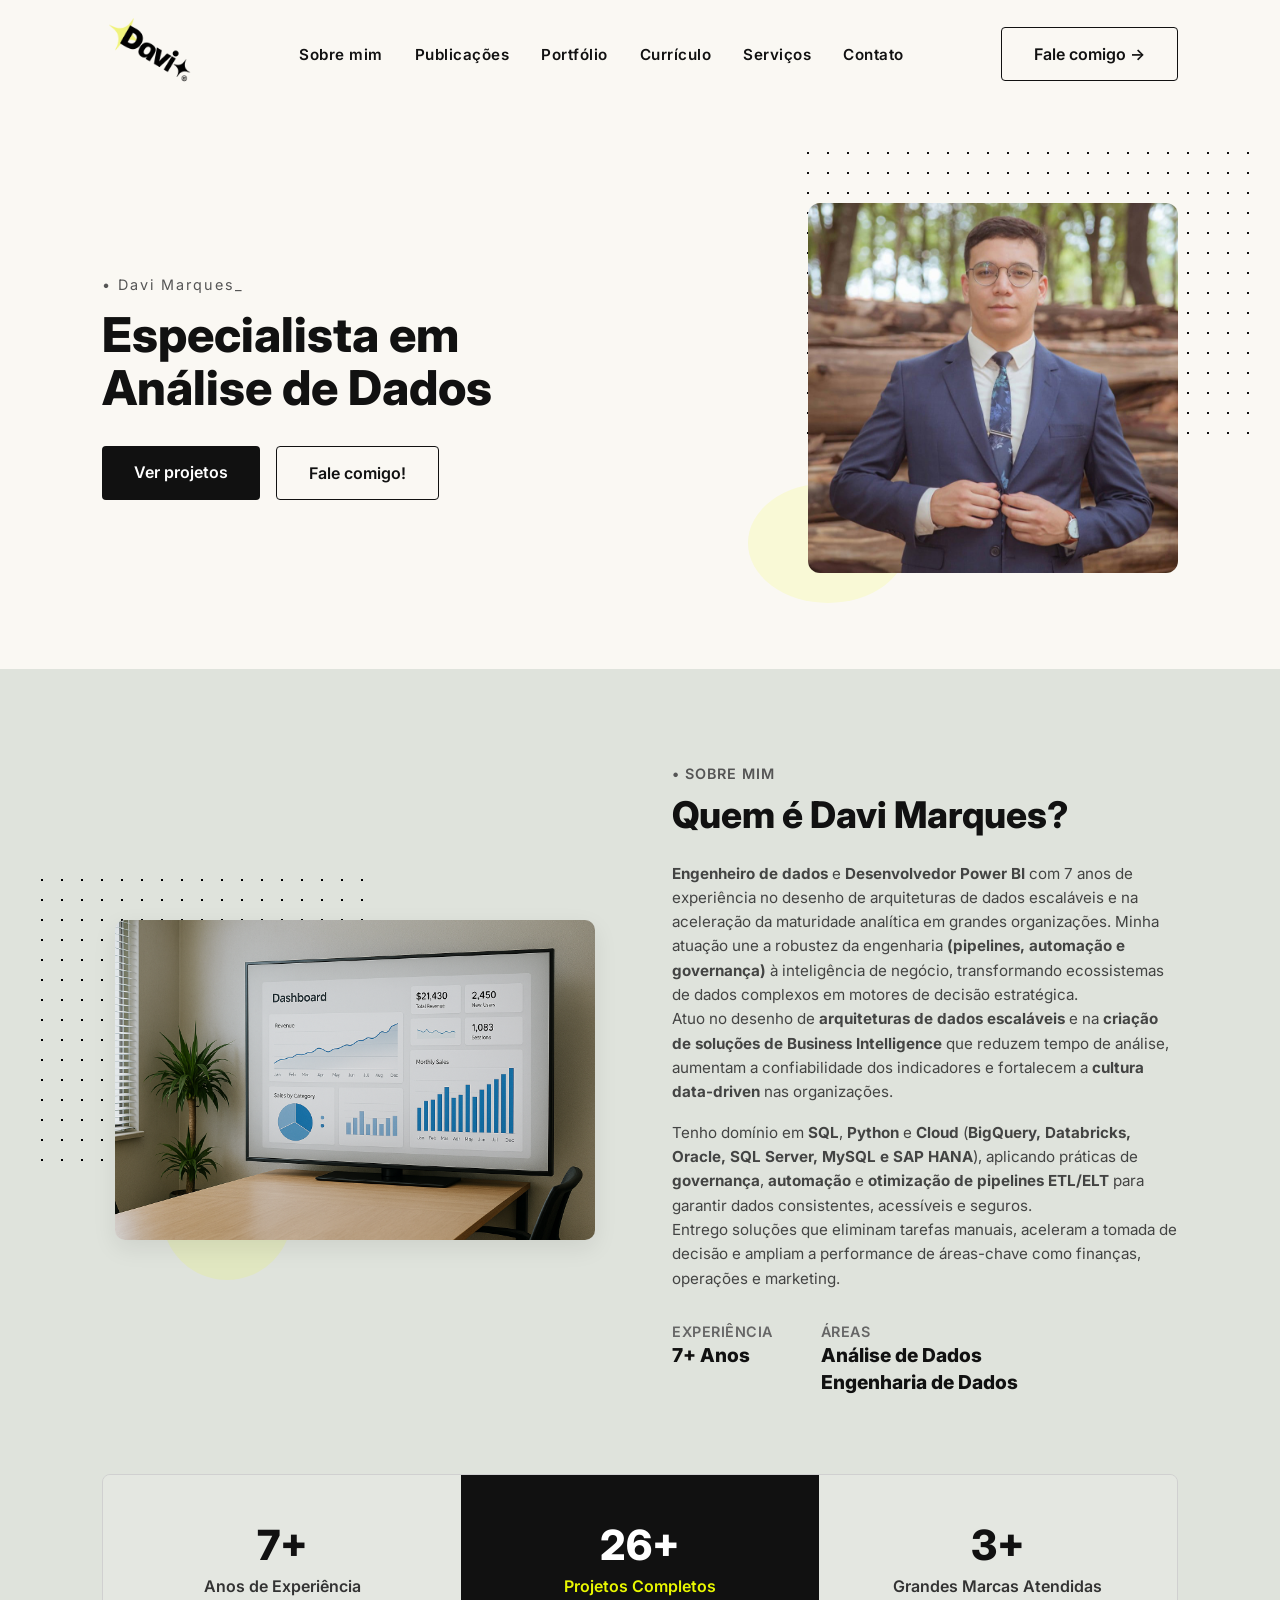
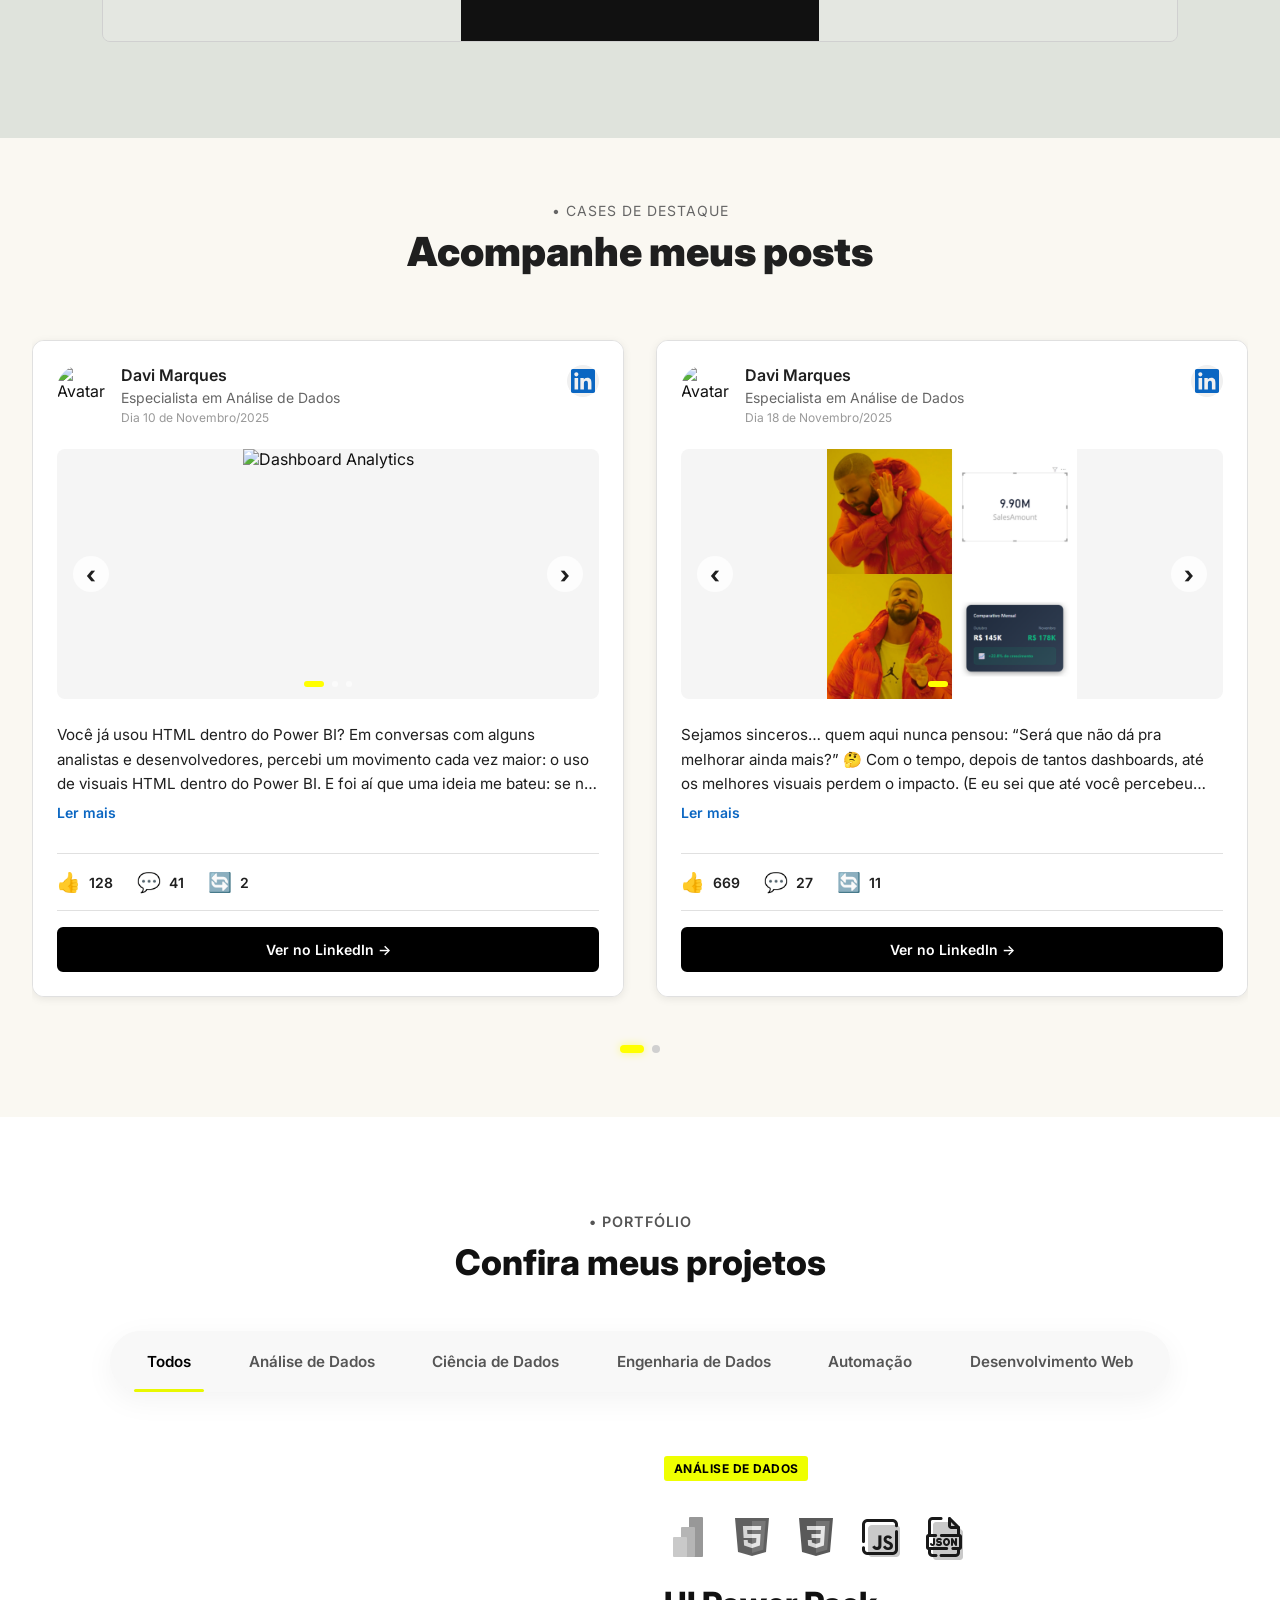
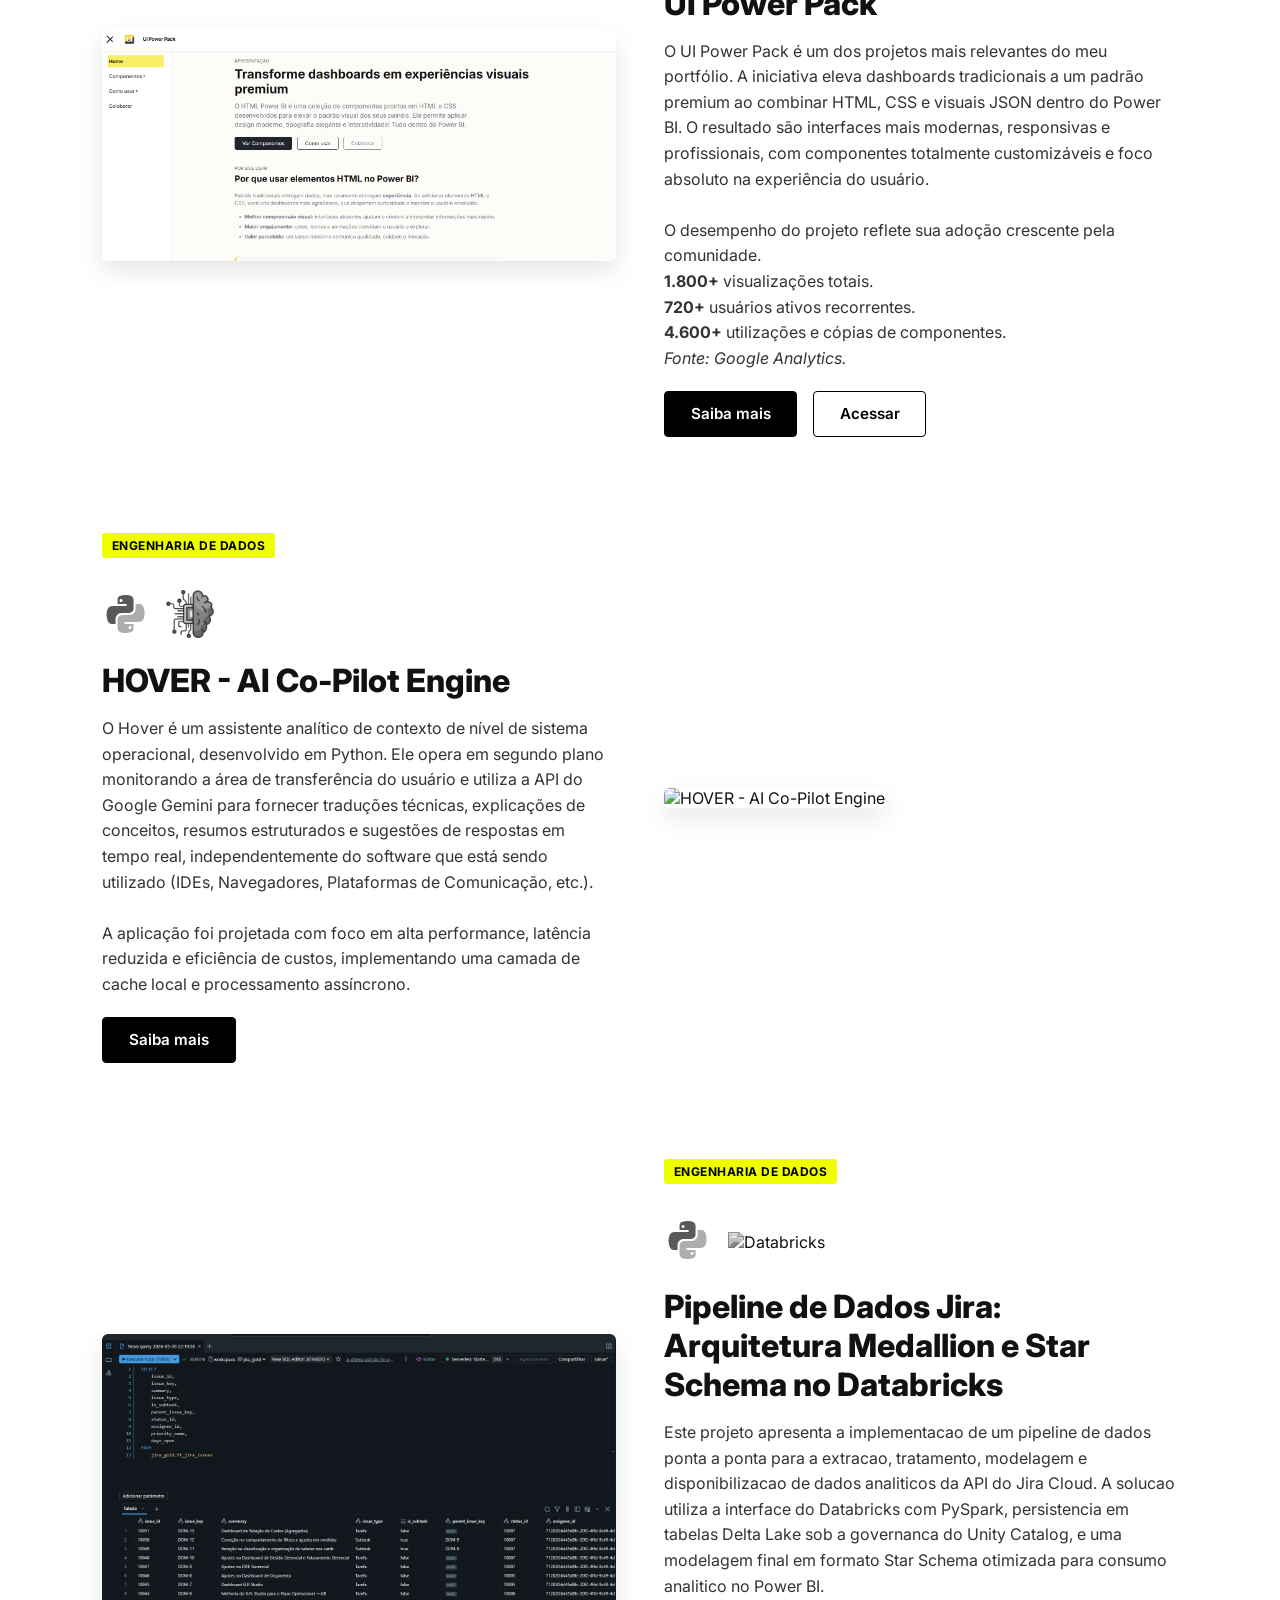
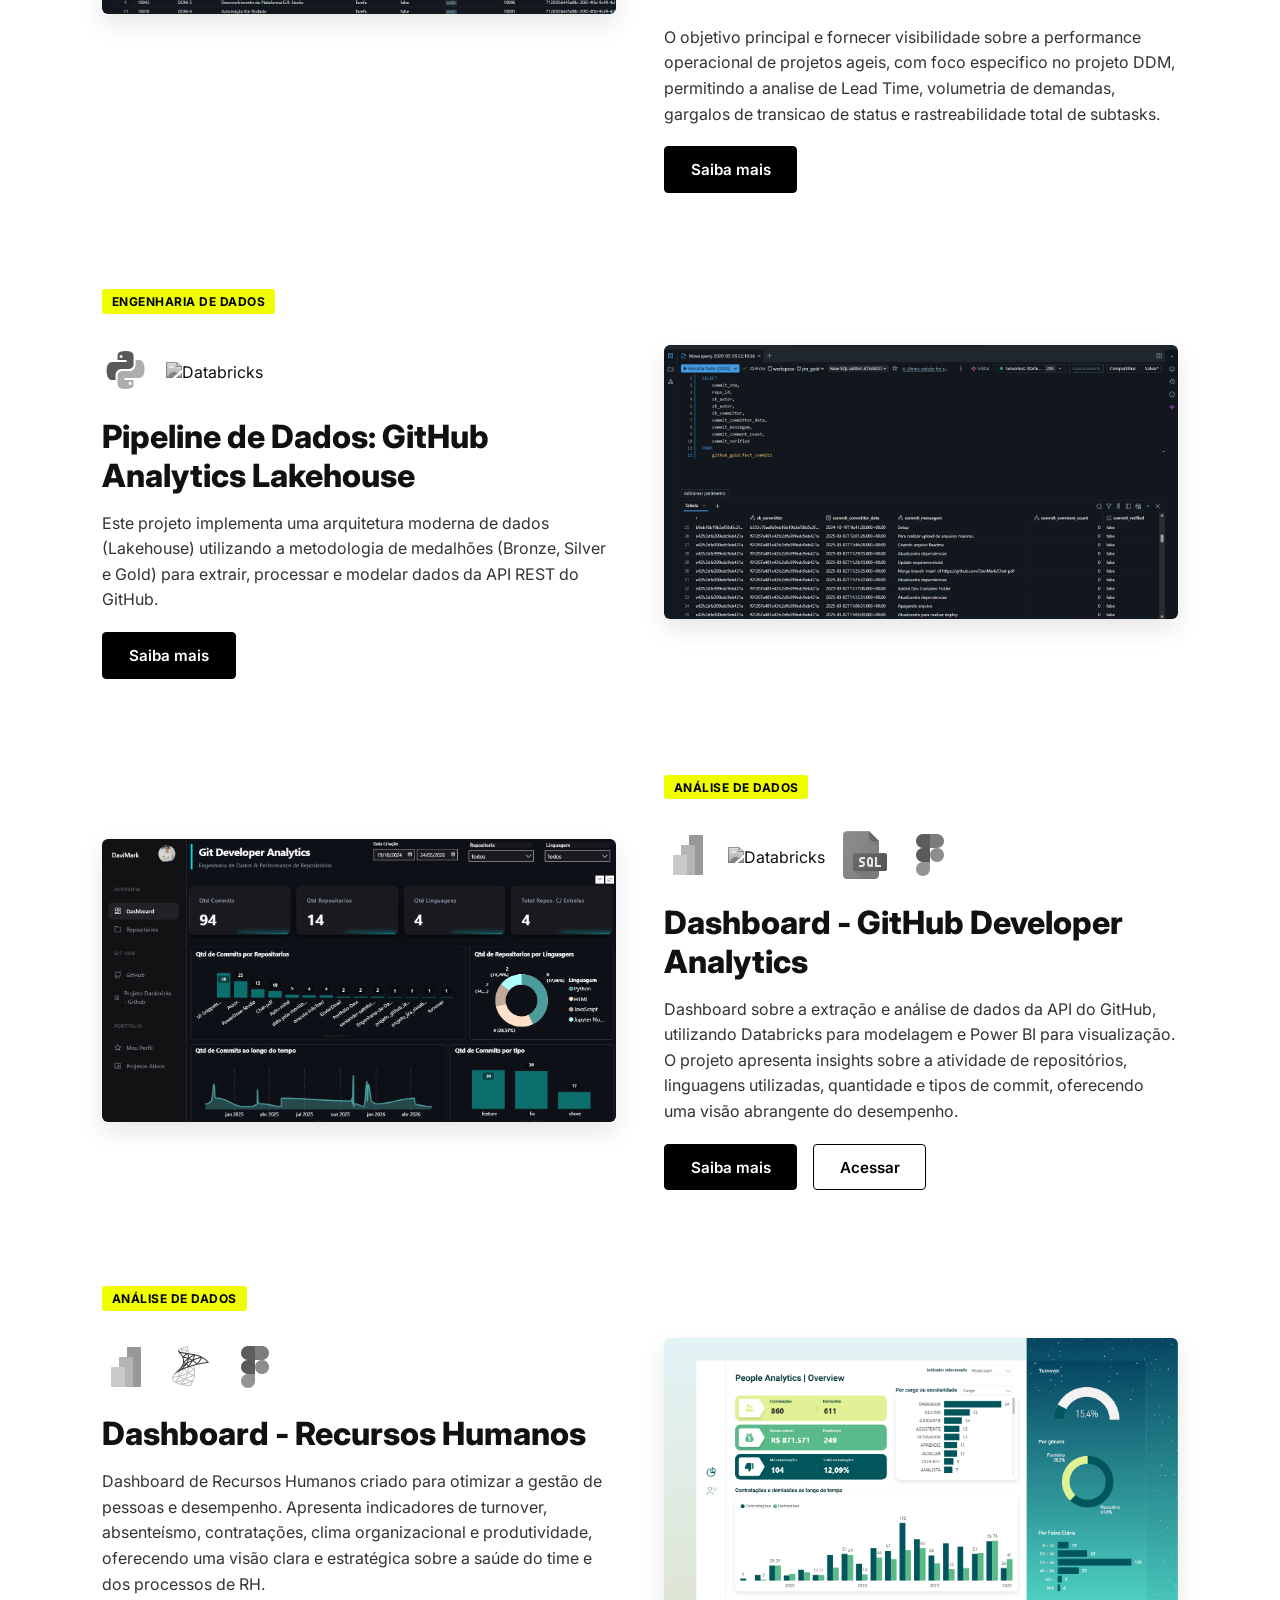
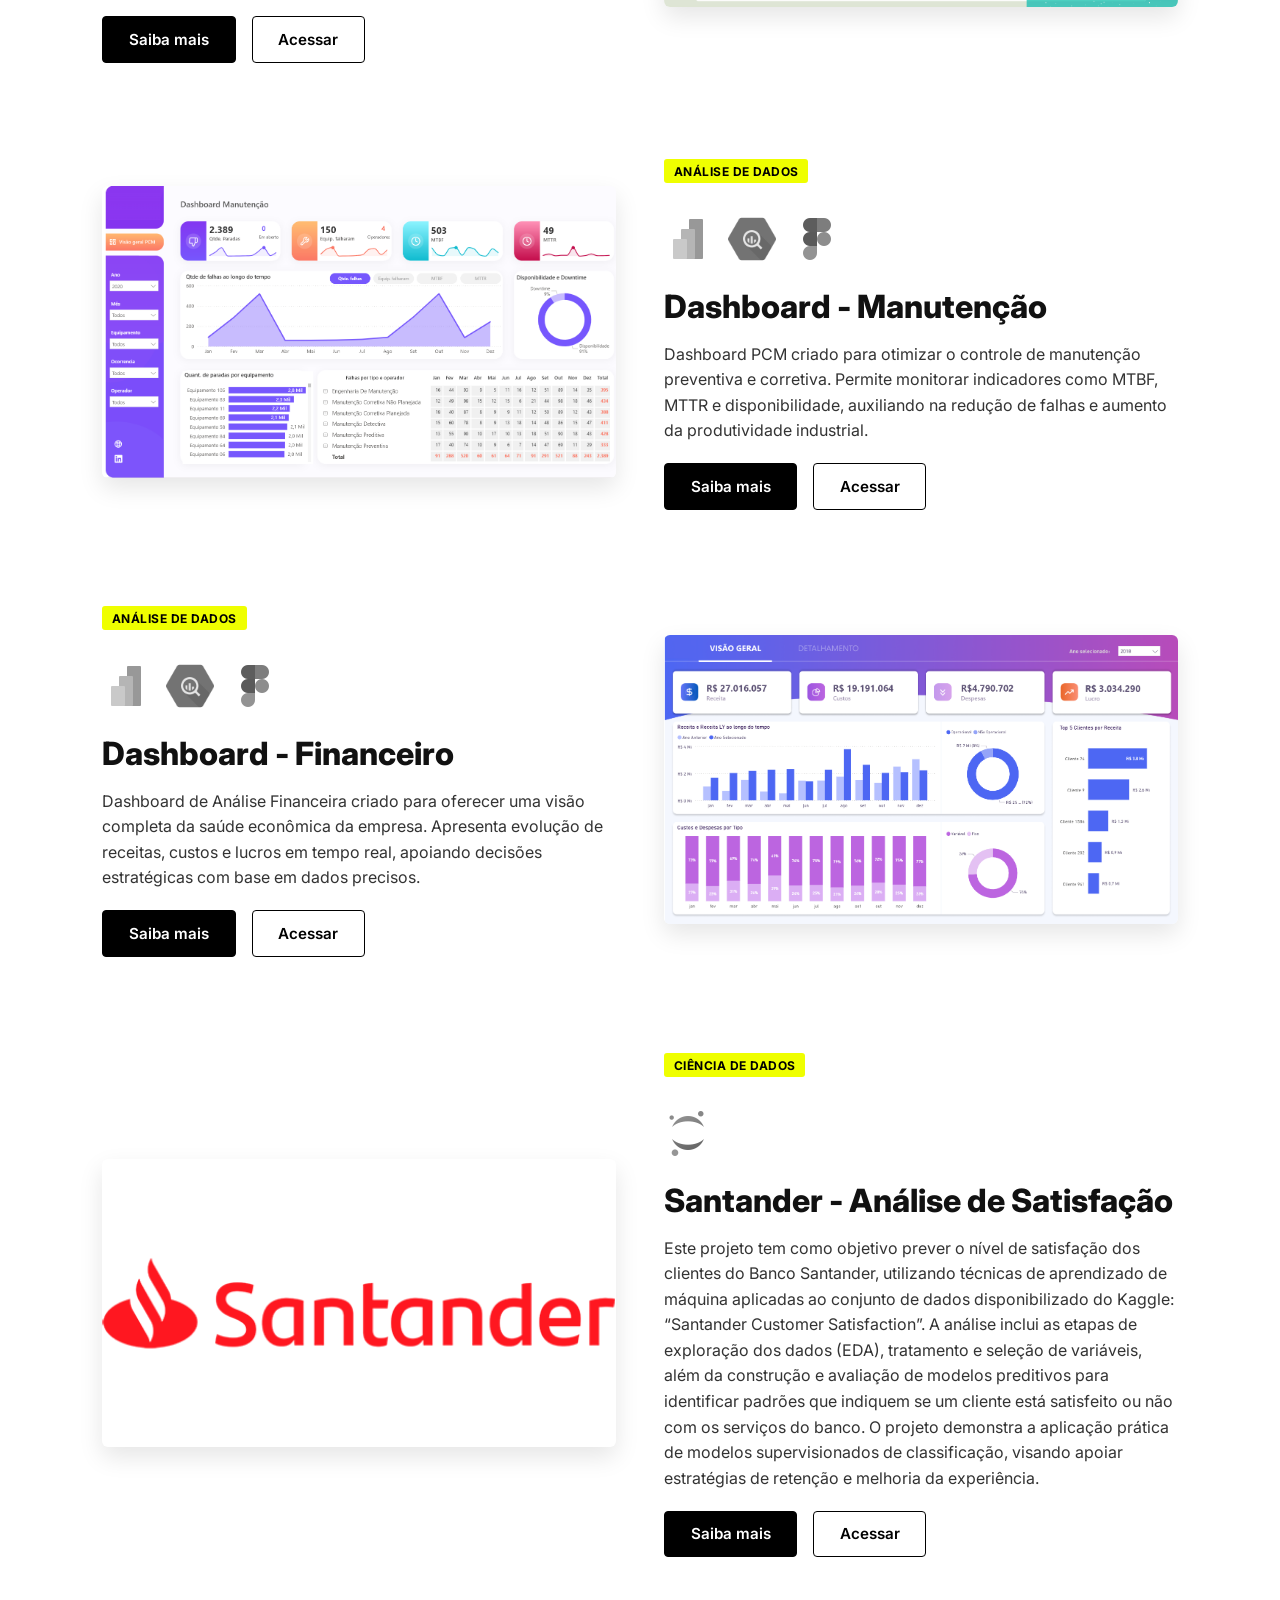
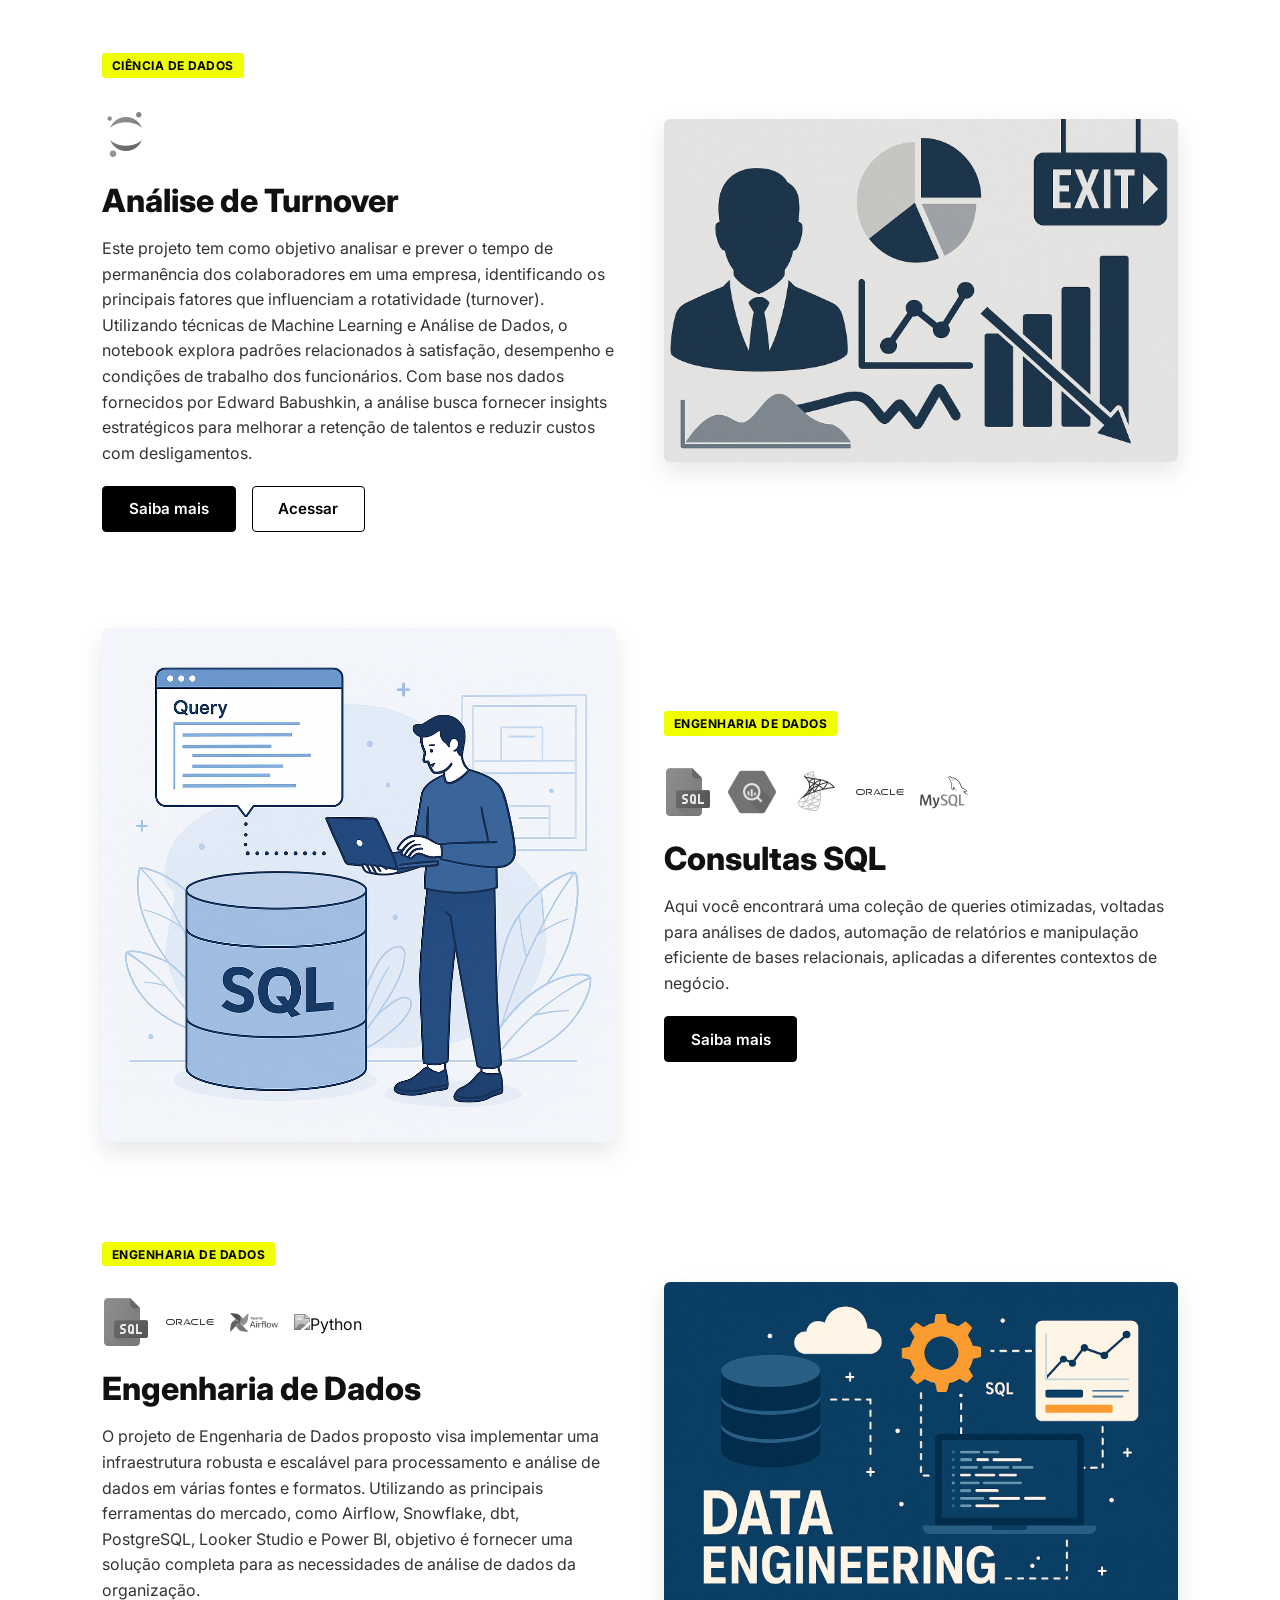
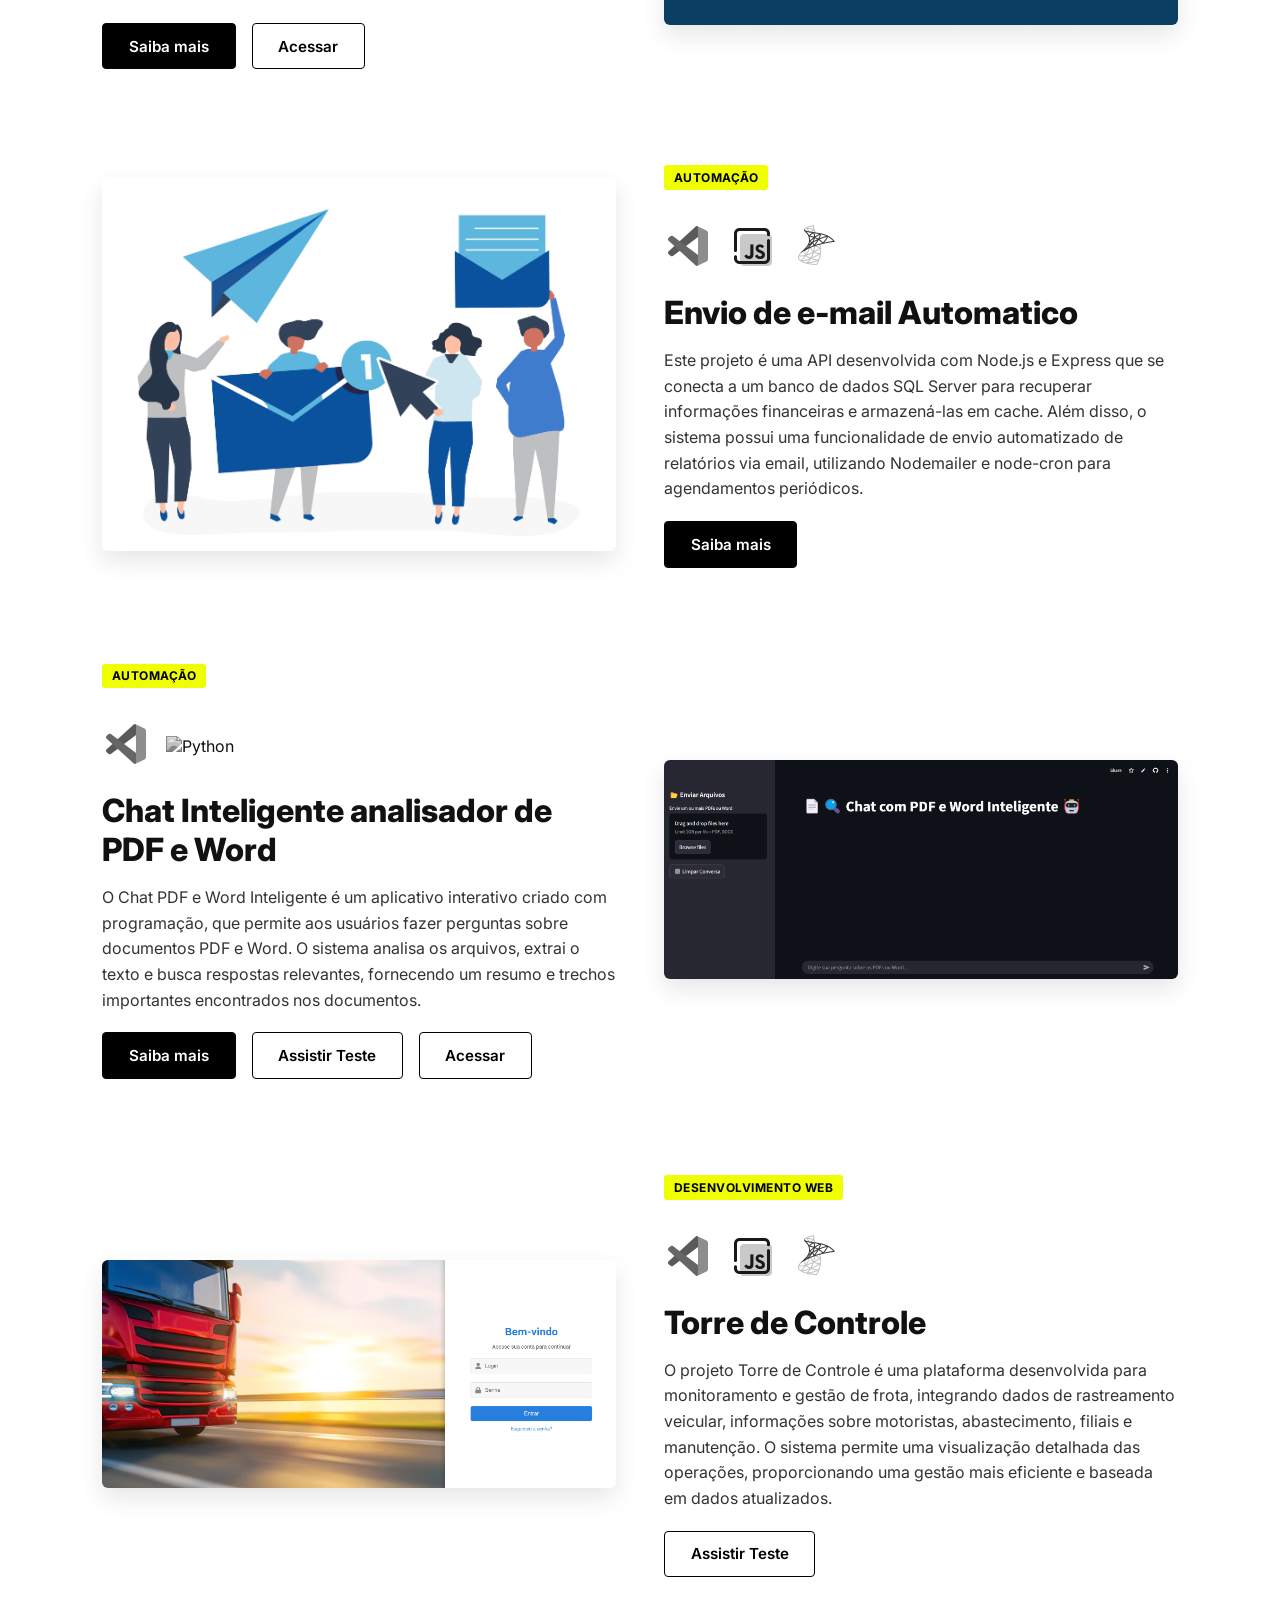
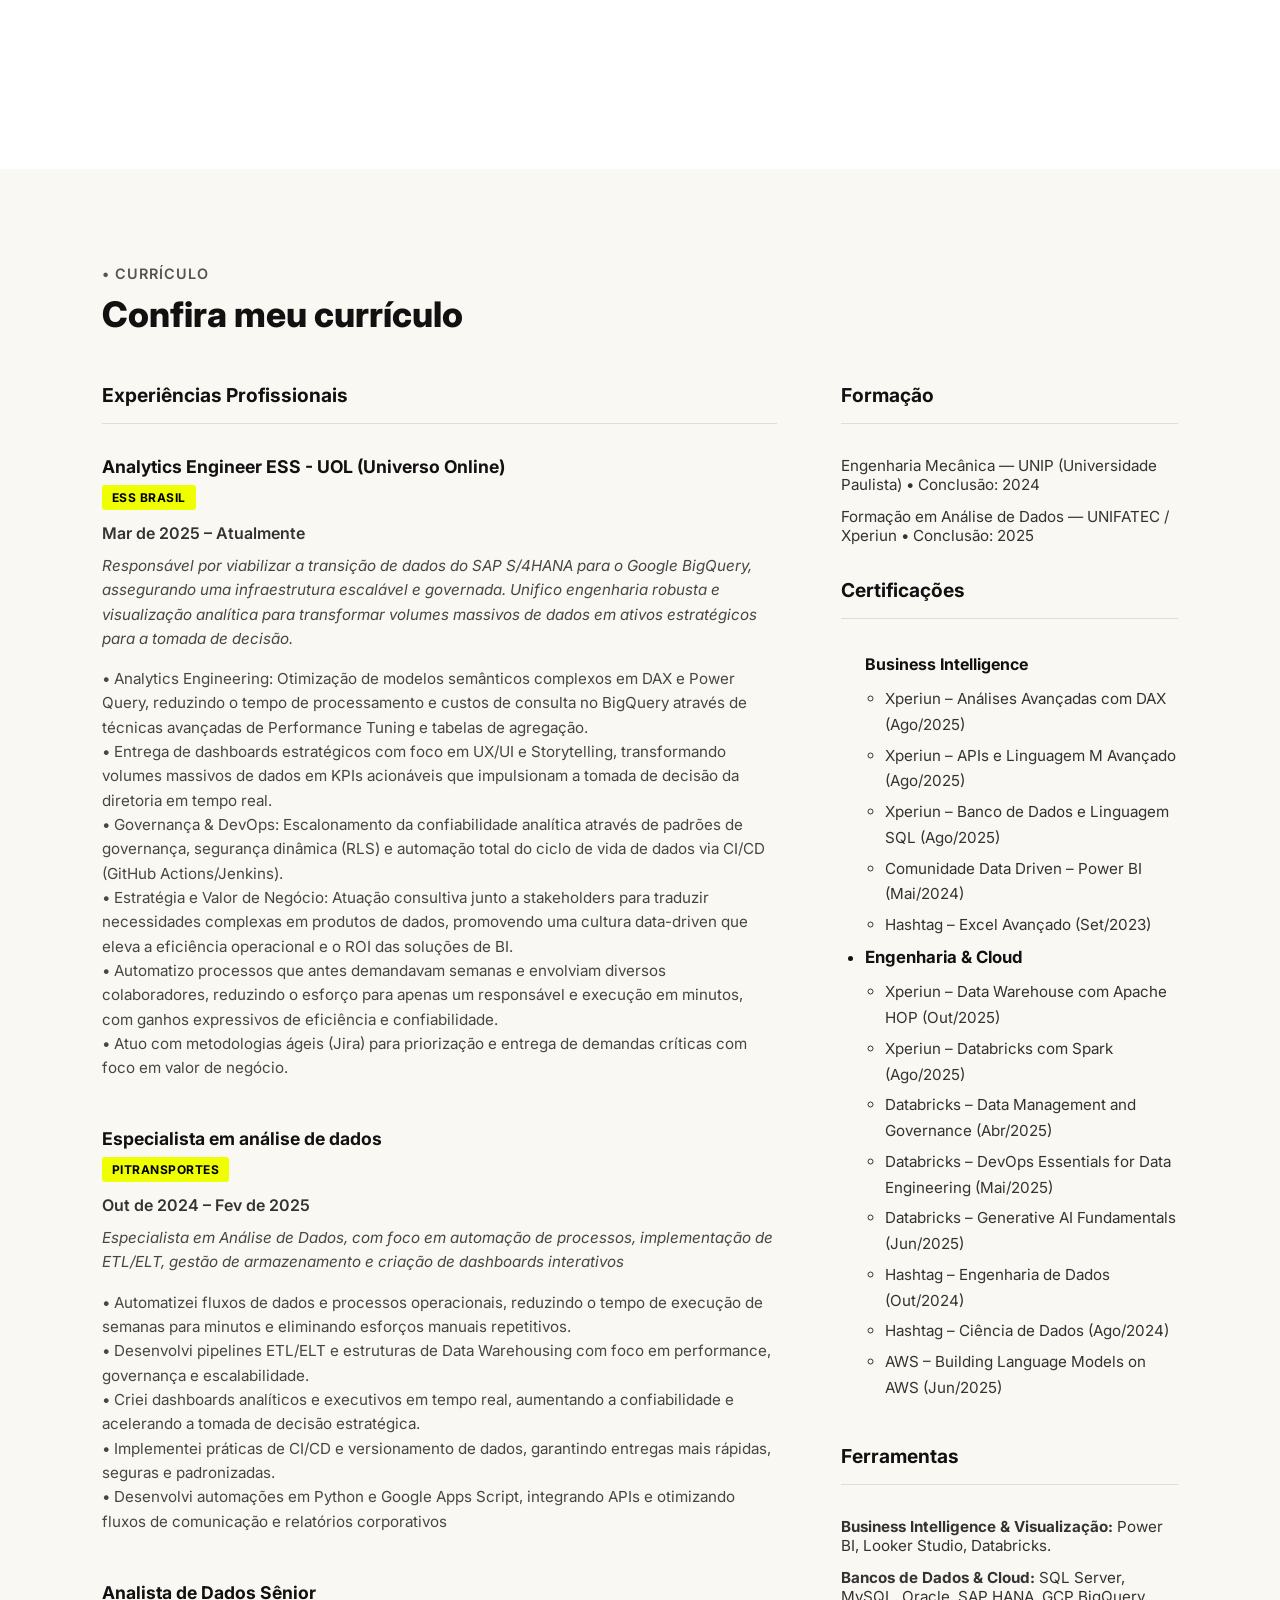
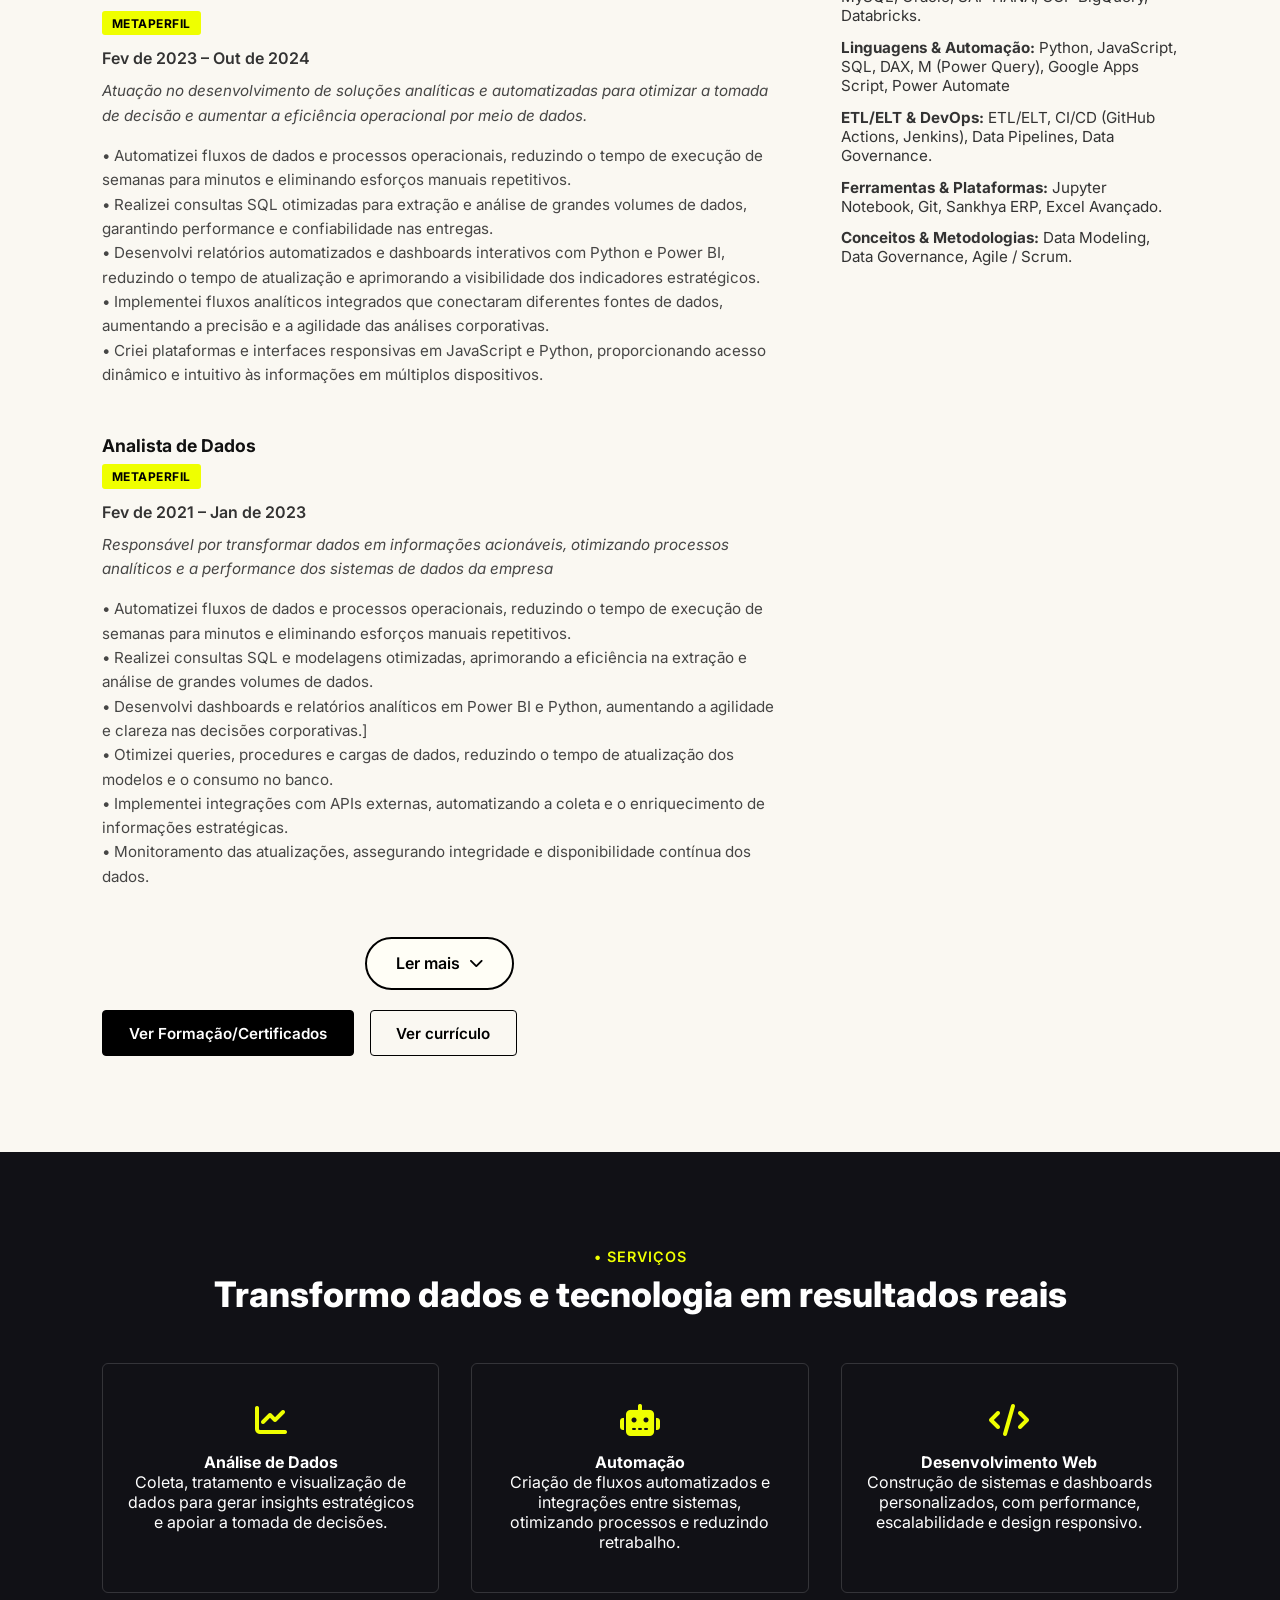
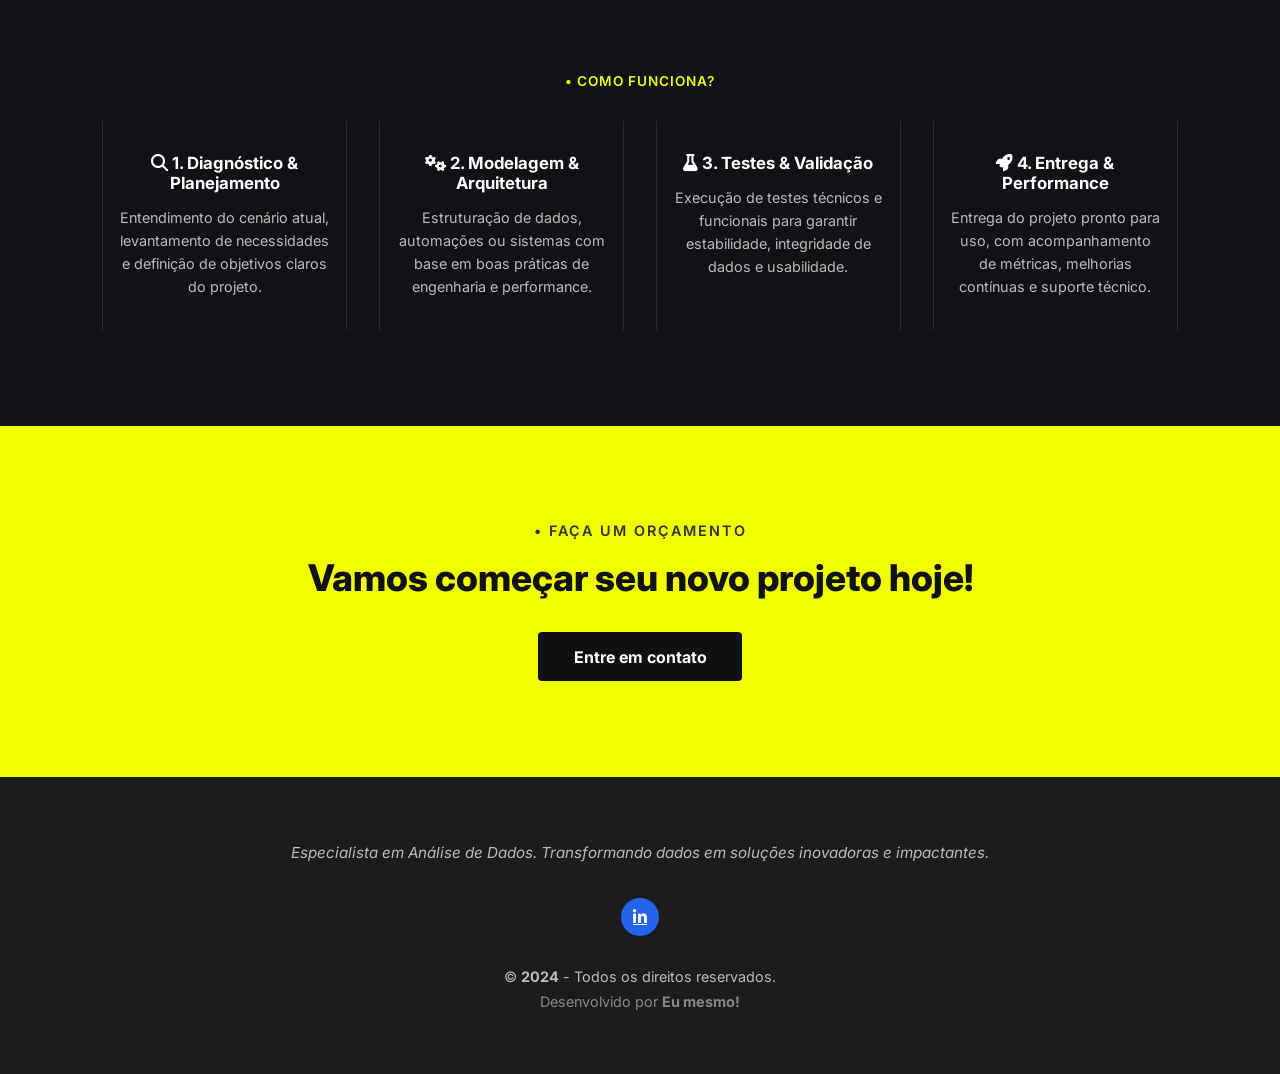
==== commit 7495359d: "corrigindo o periodo" ====
--- a/index.html
+++ b/index.html
@@ -119,7 +119,7 @@
 
   <div class="sobre-cards">
     <div class="card">
-      <h3>6+</h3>
+      <h3>7+</h3>
       <p>Anos de Experiência</p>
     </div>
     <div class="card destaque">
